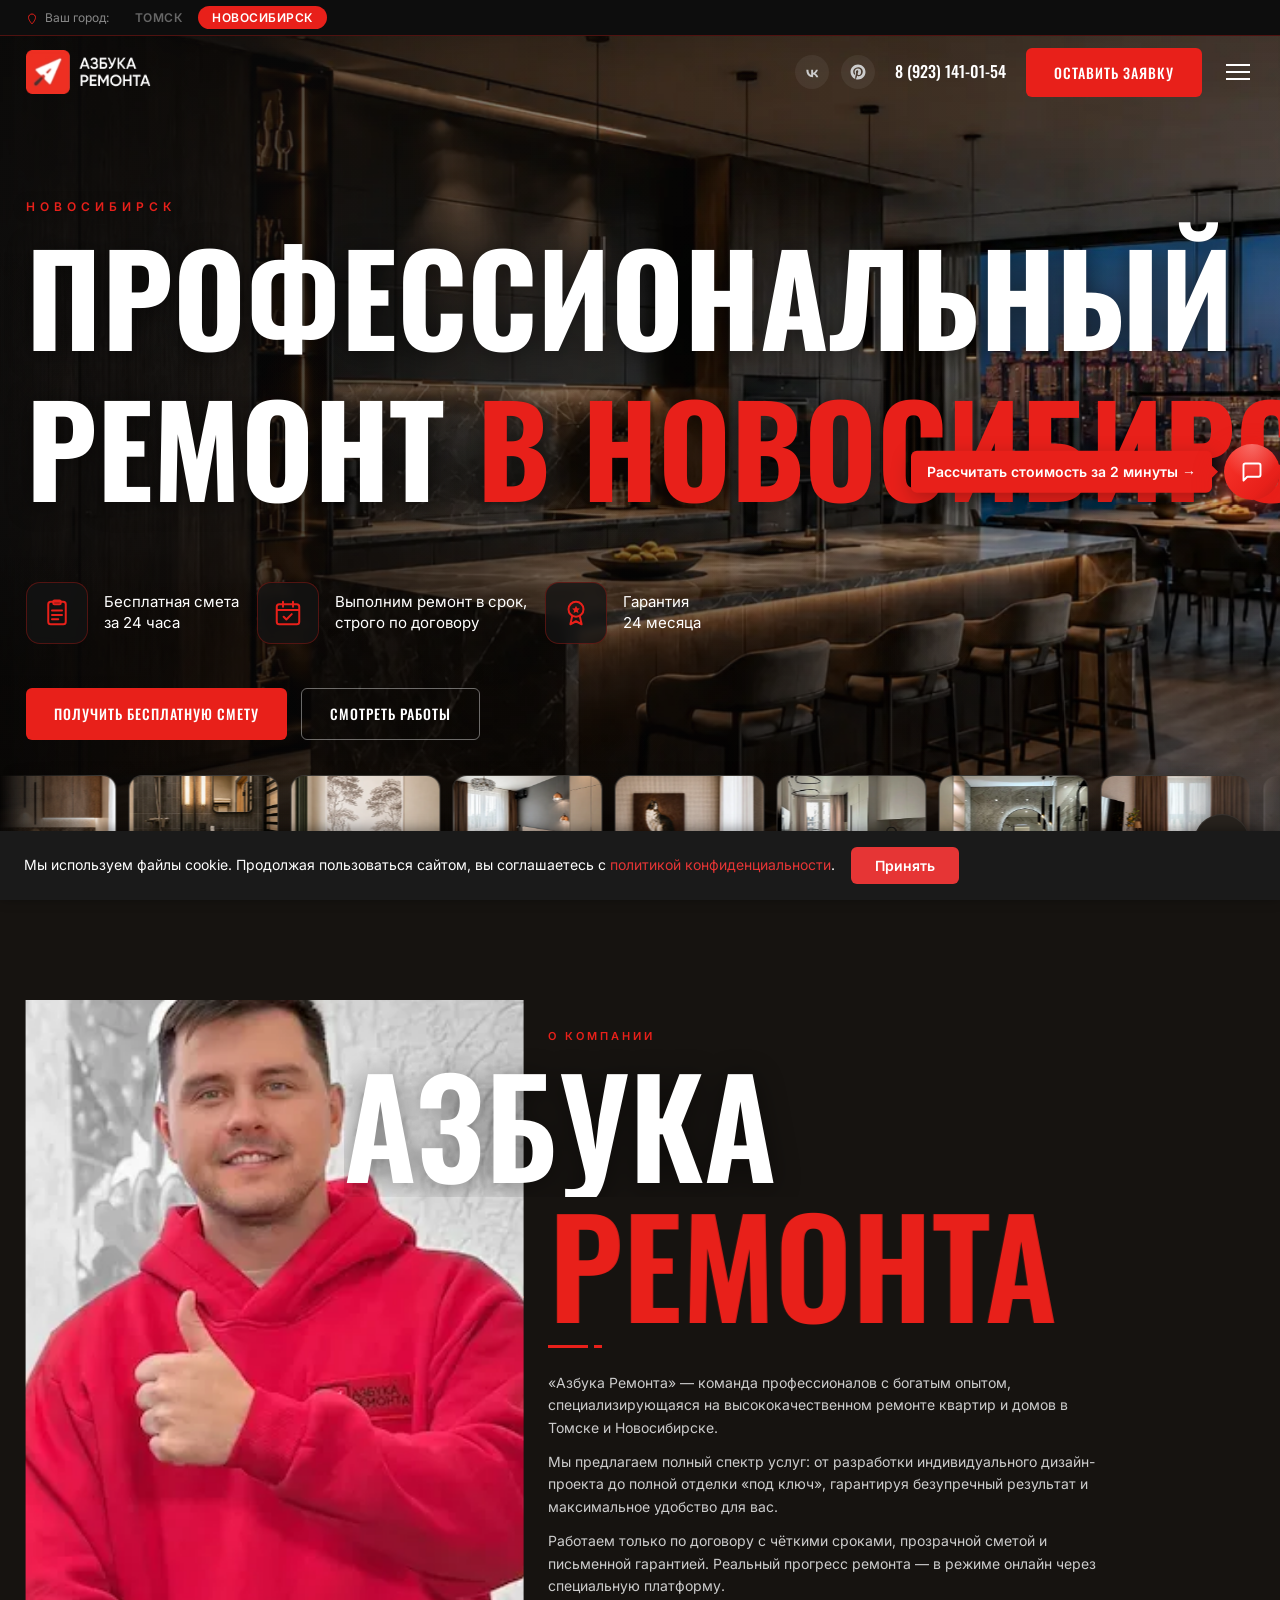
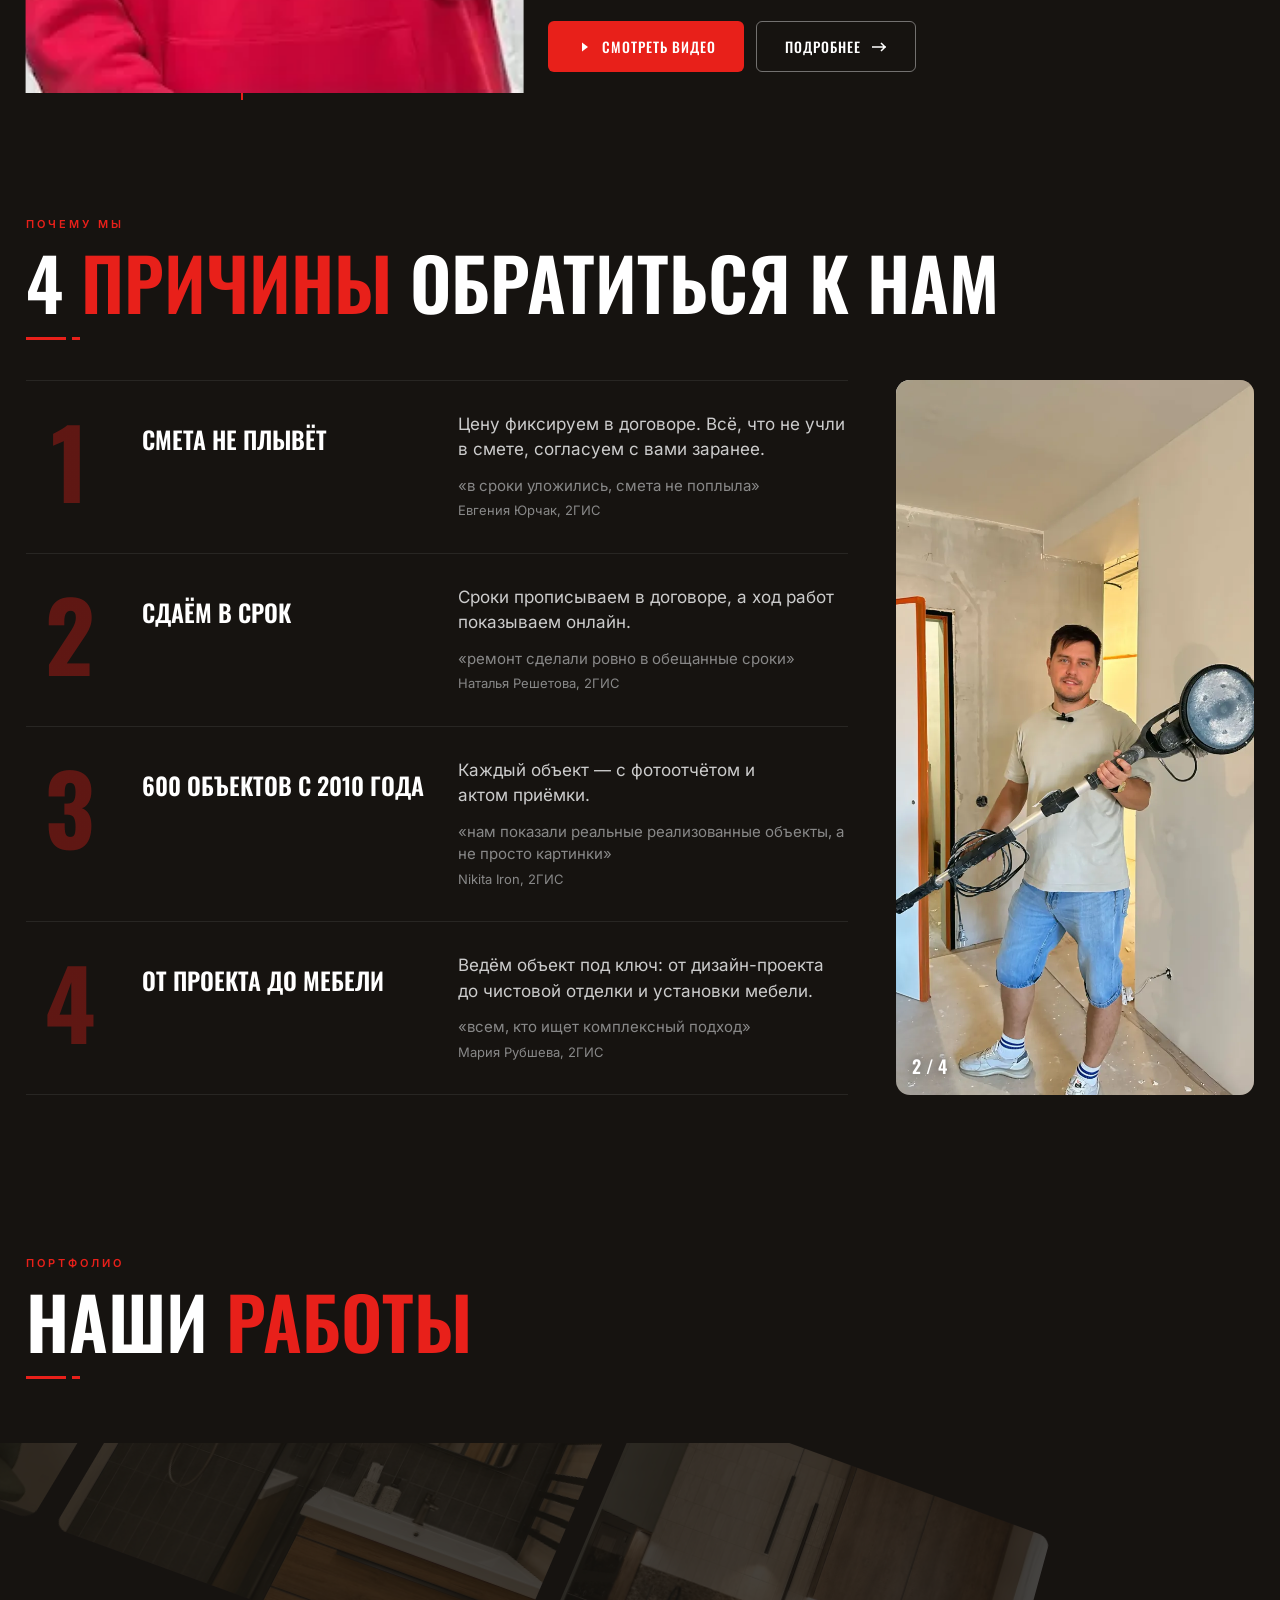
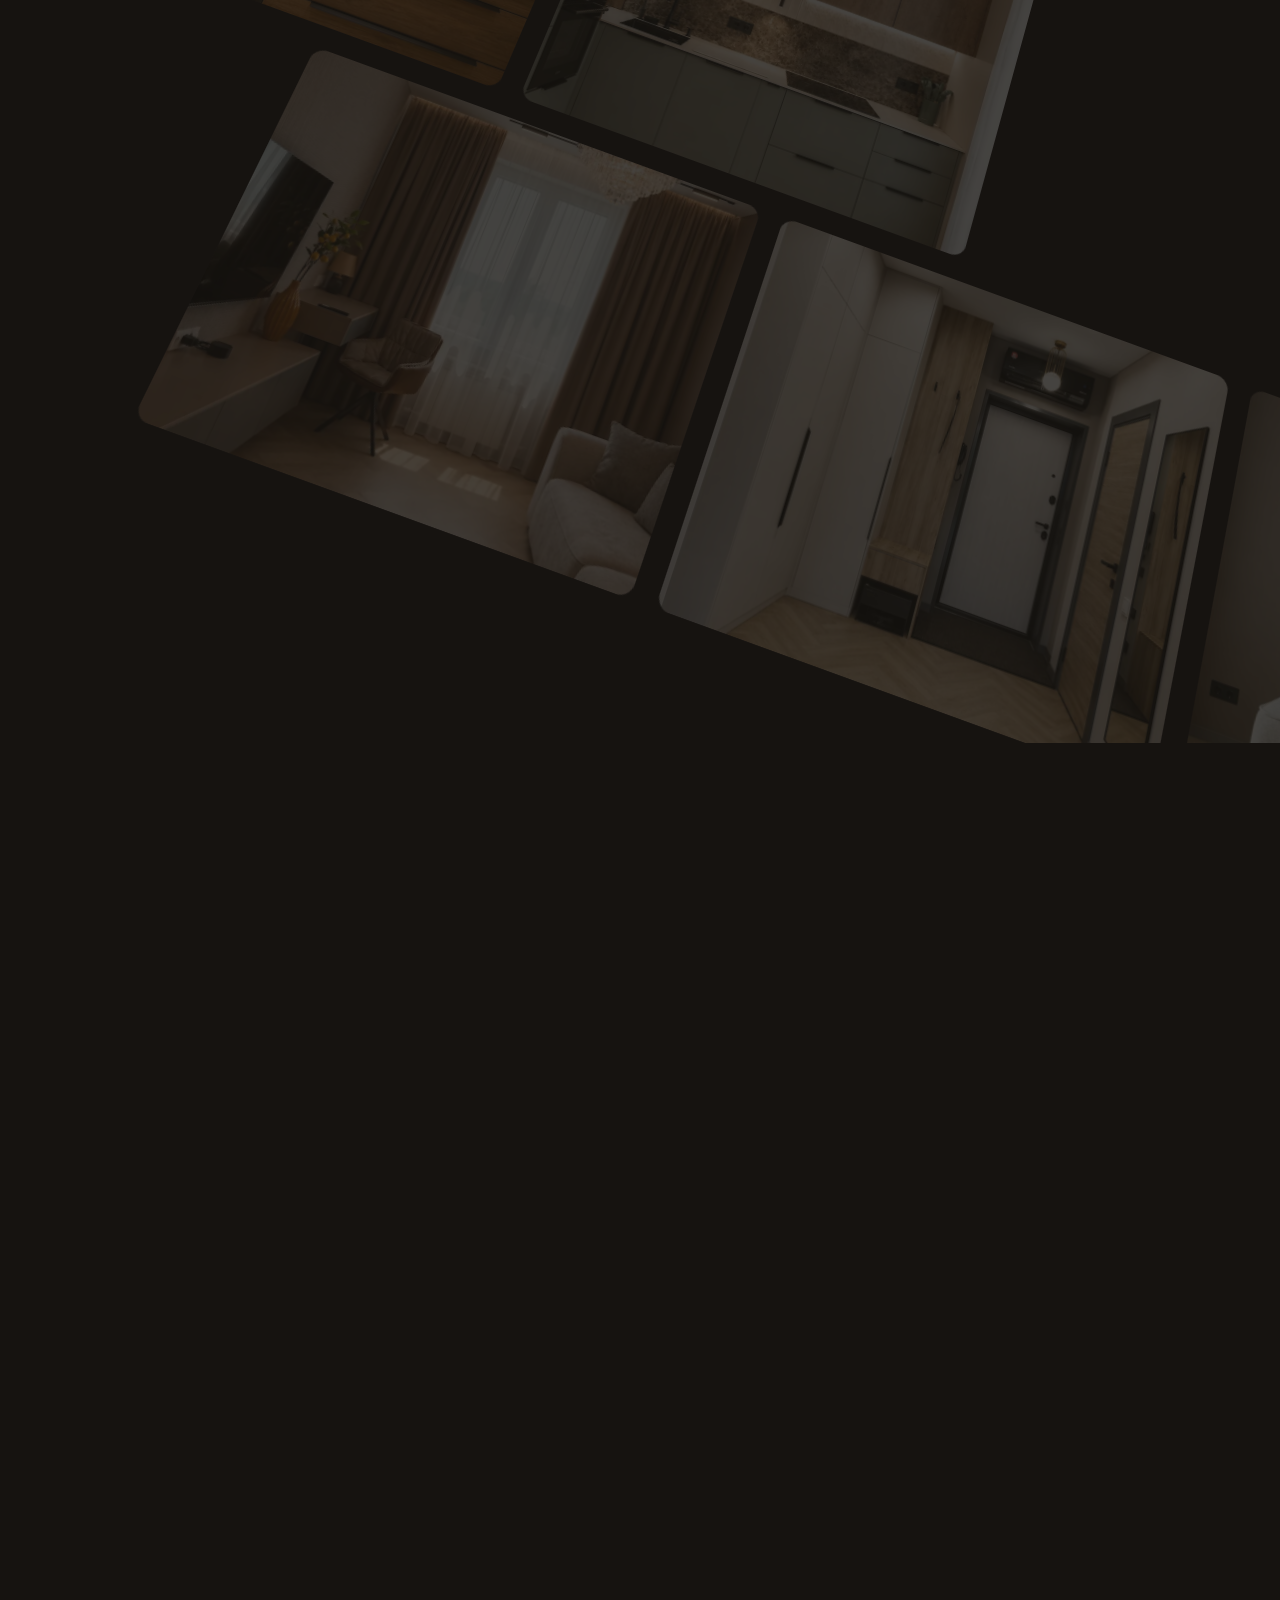
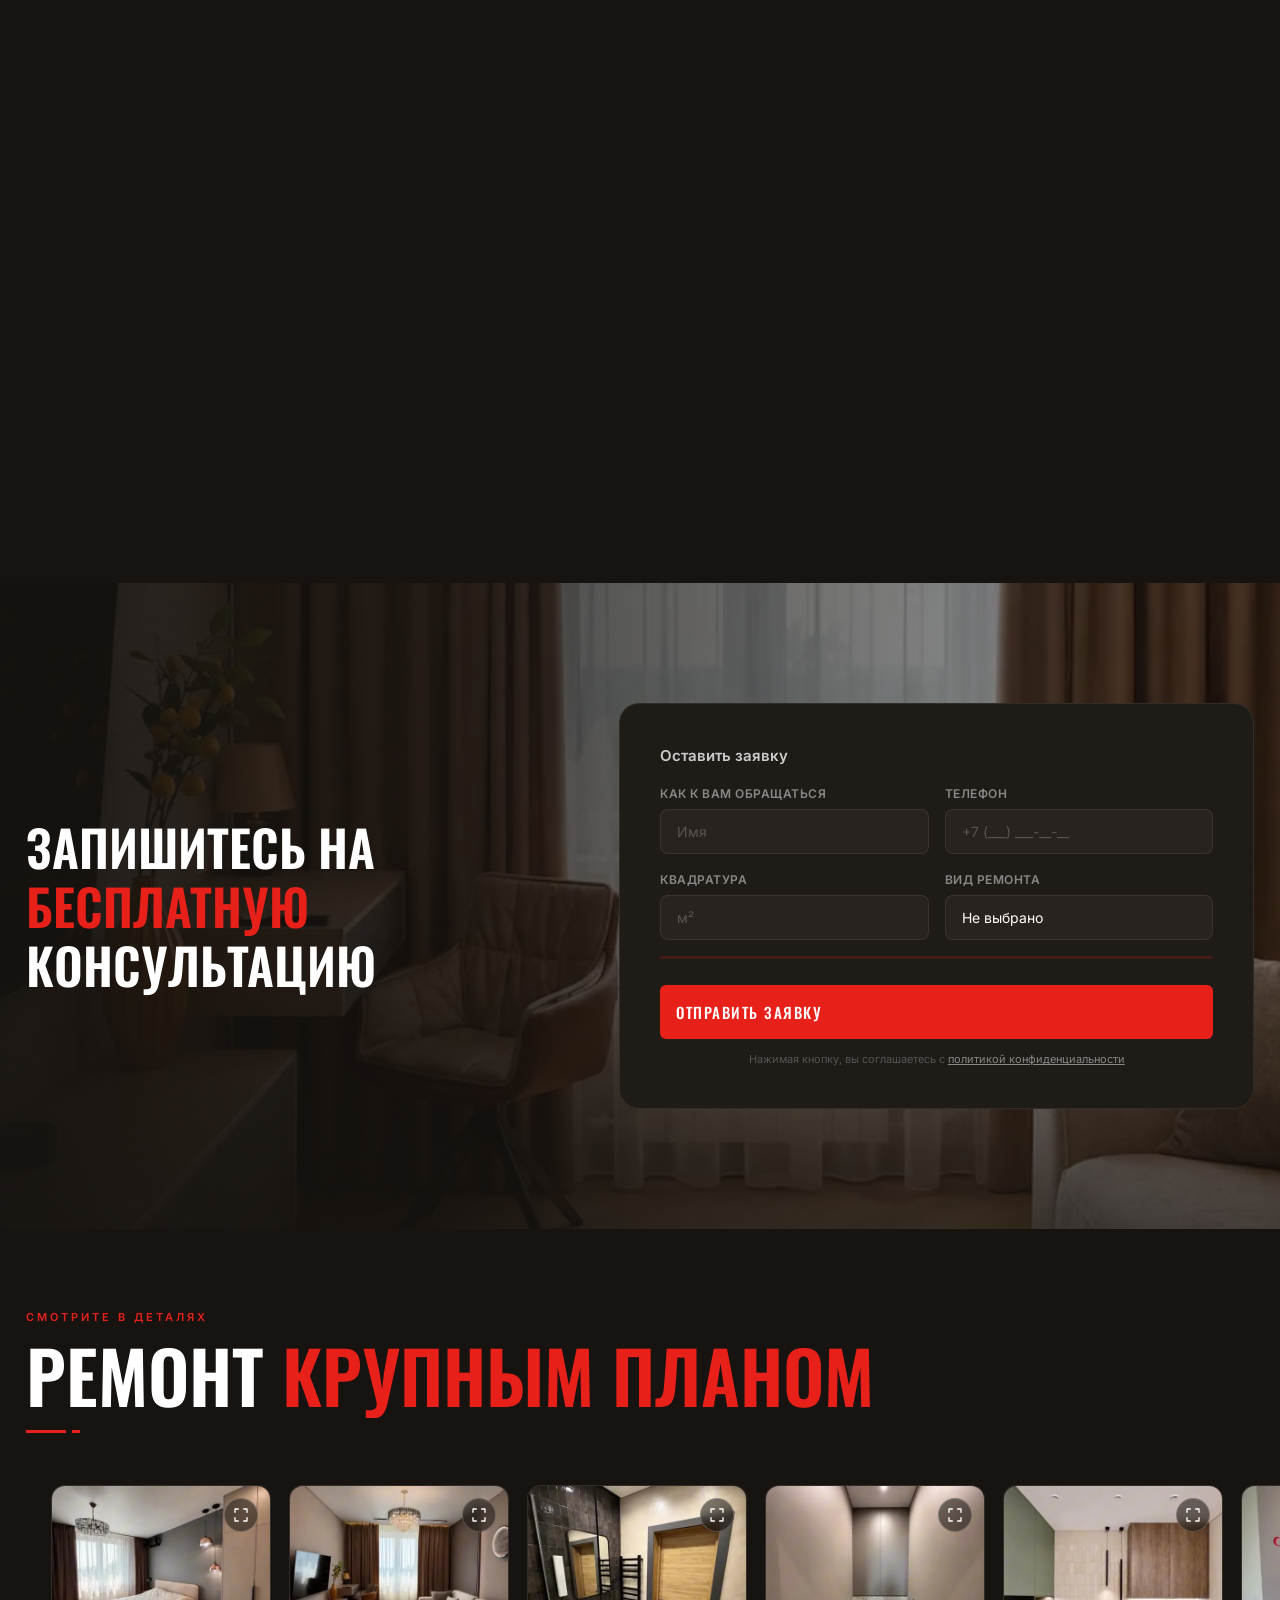
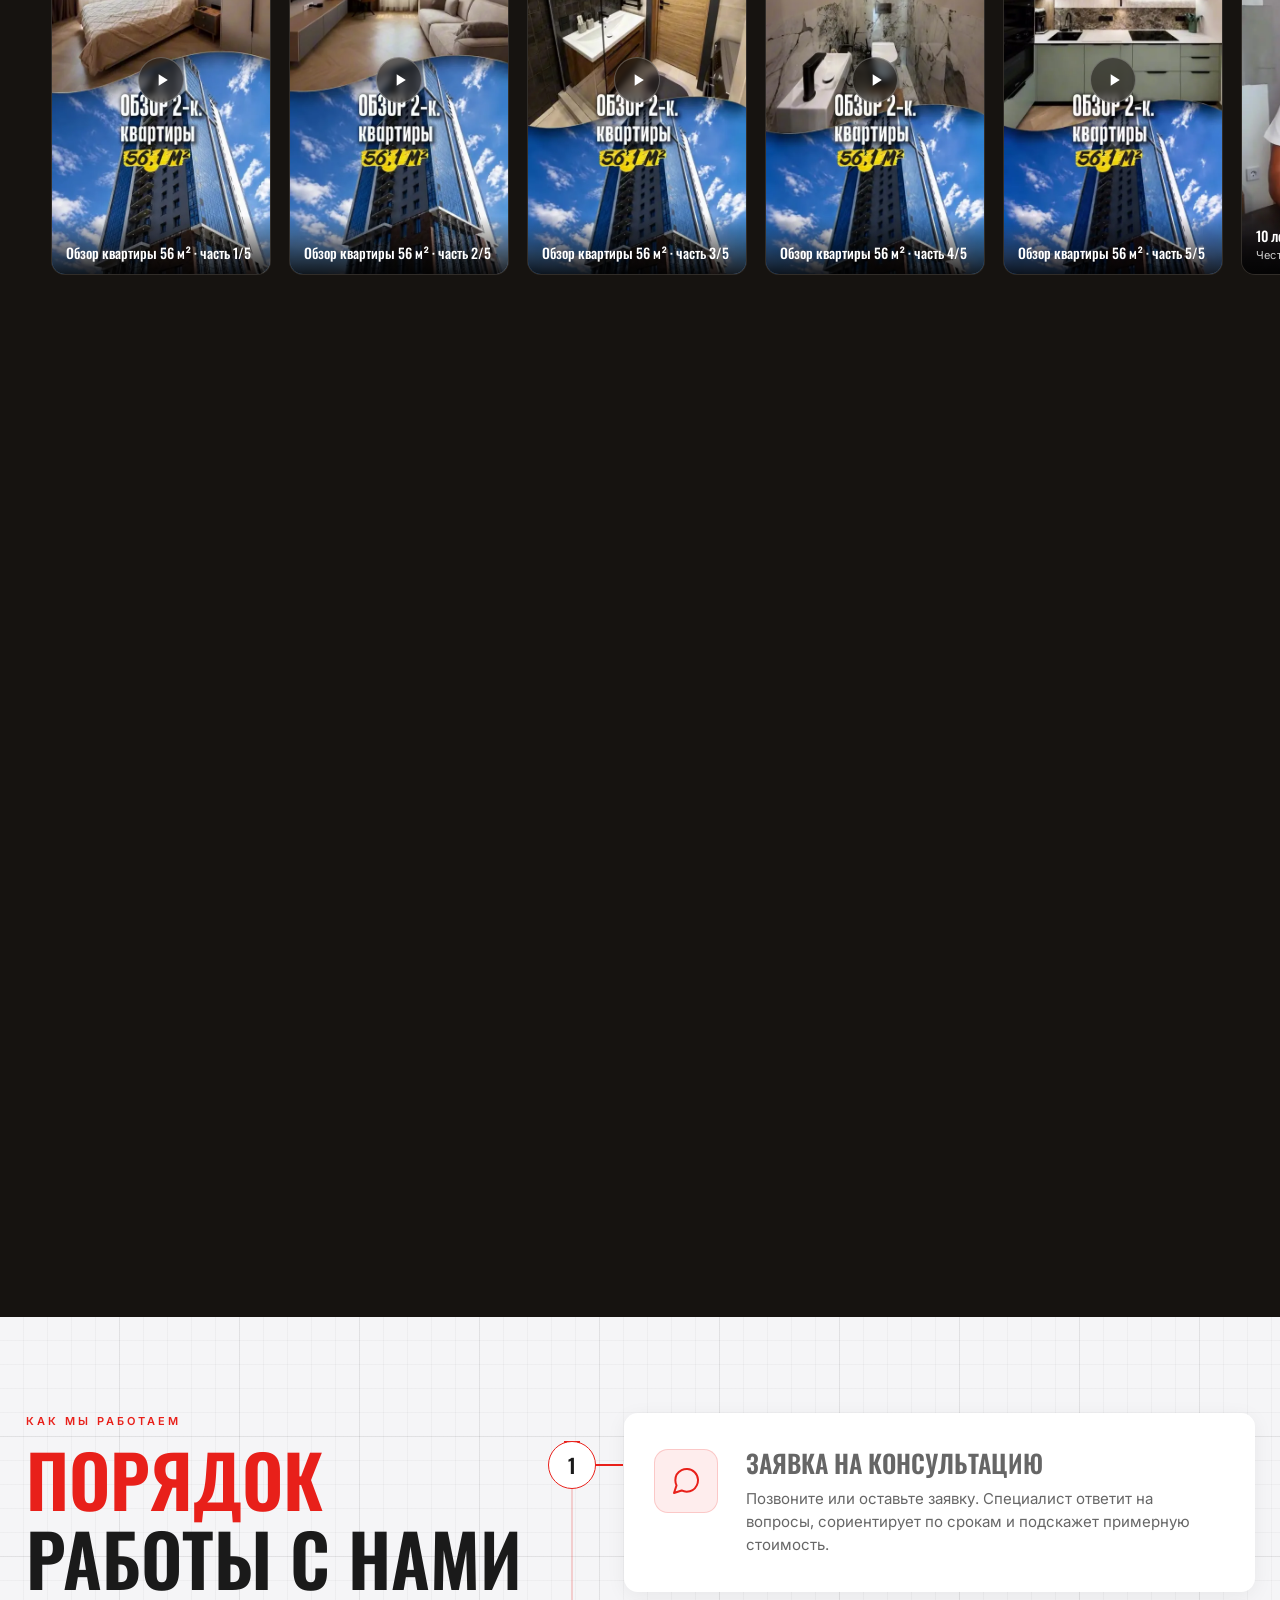
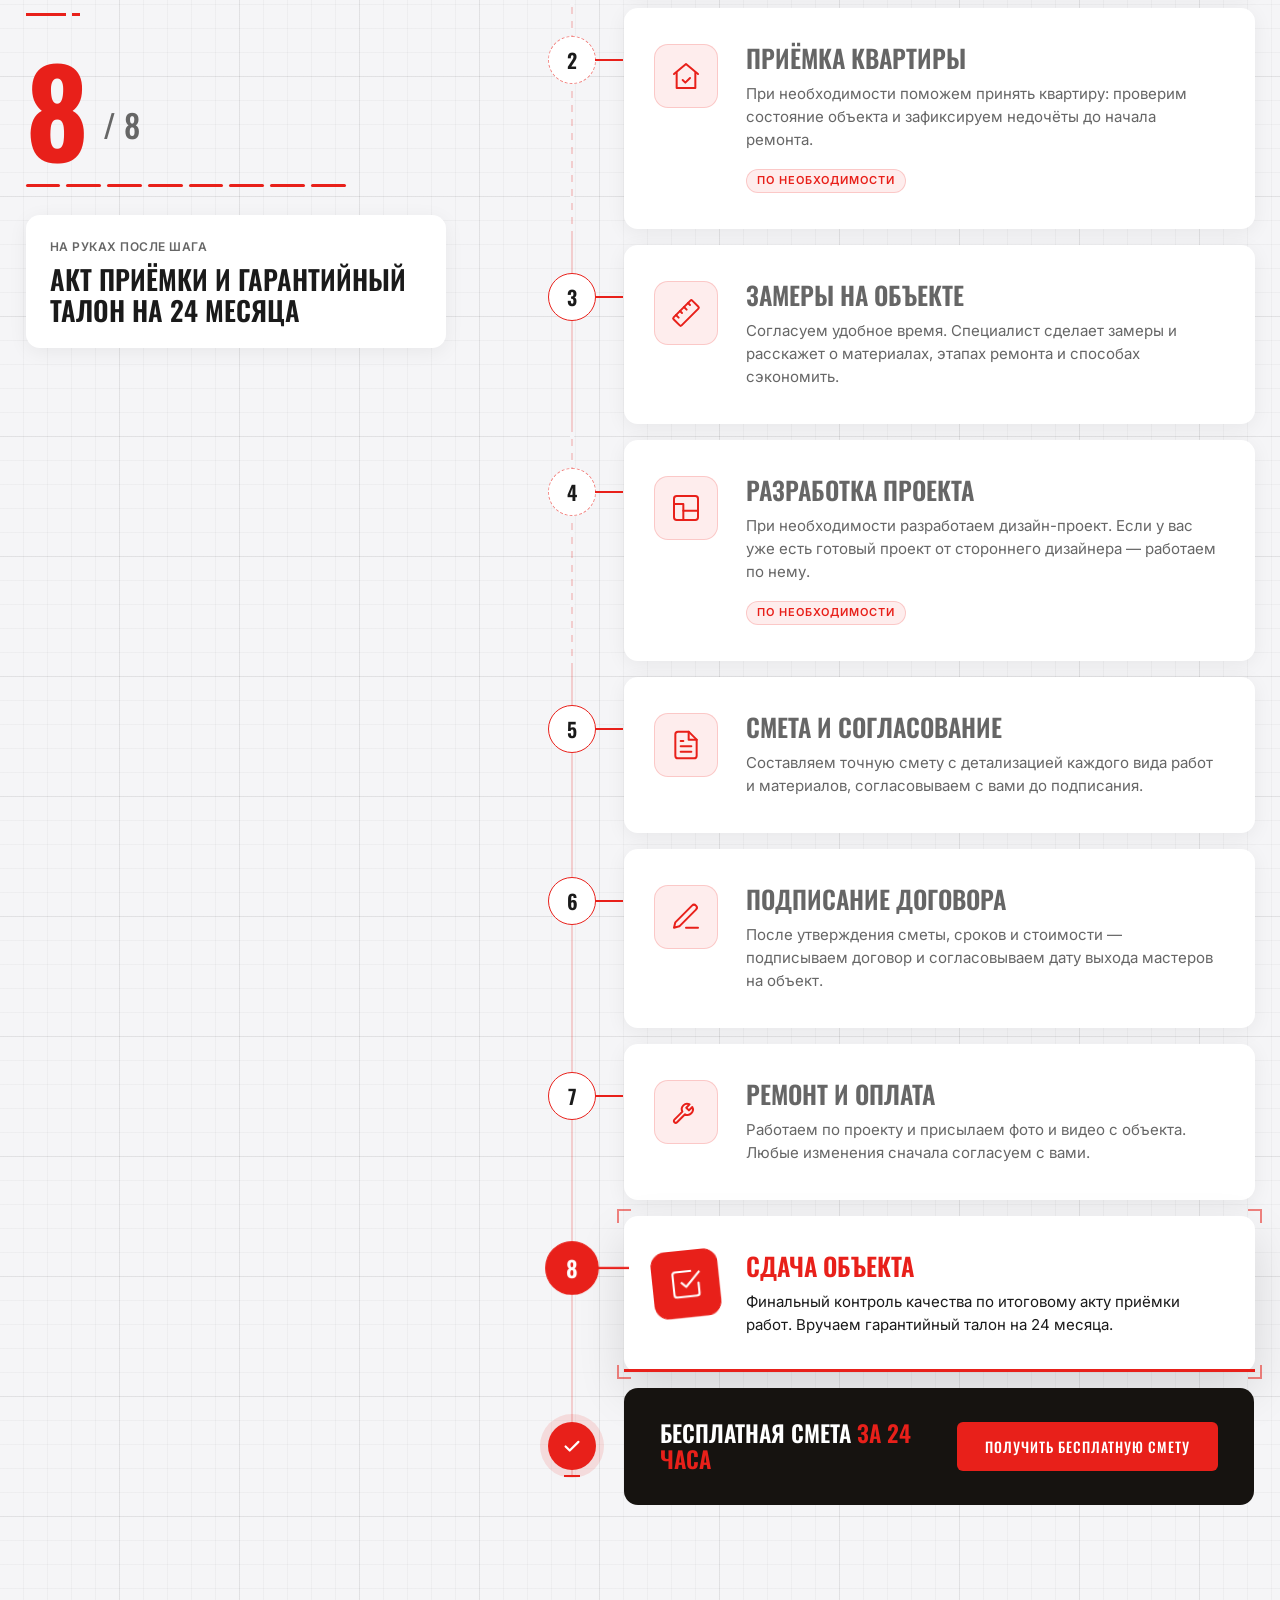
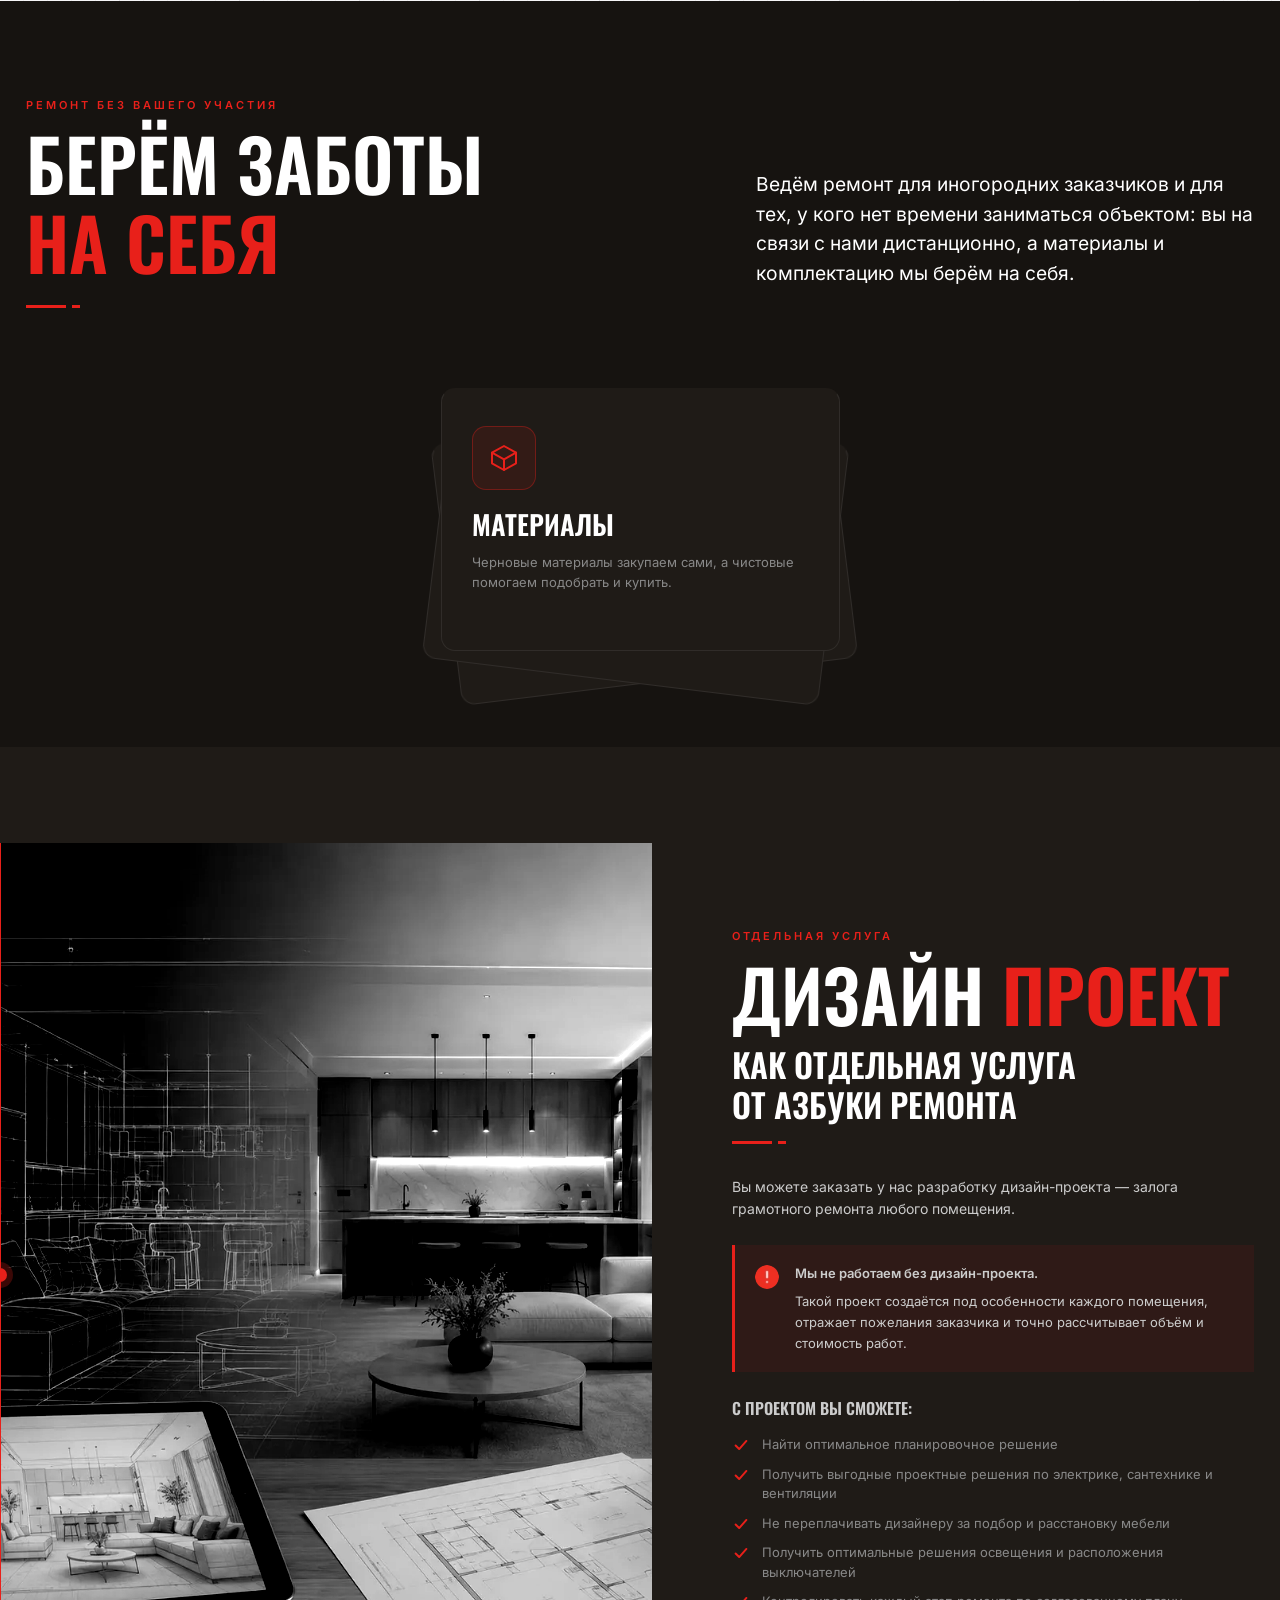
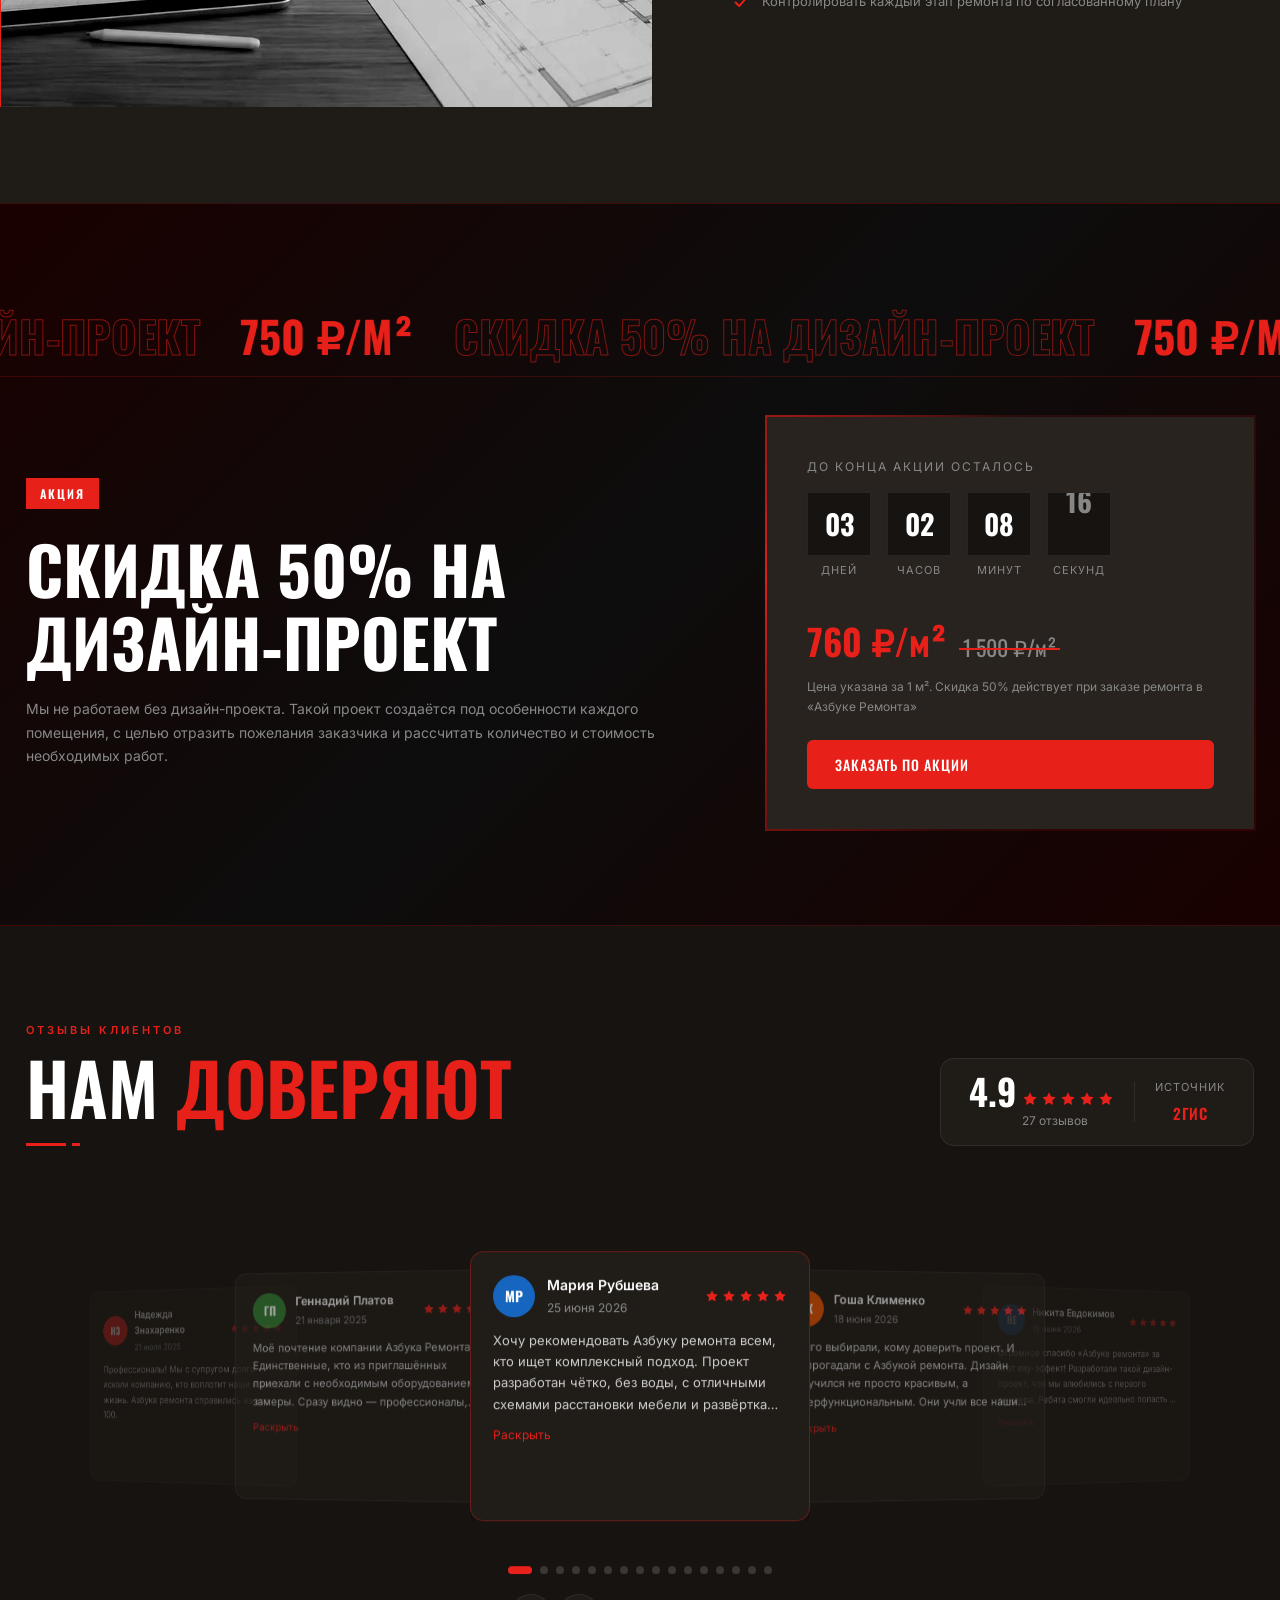
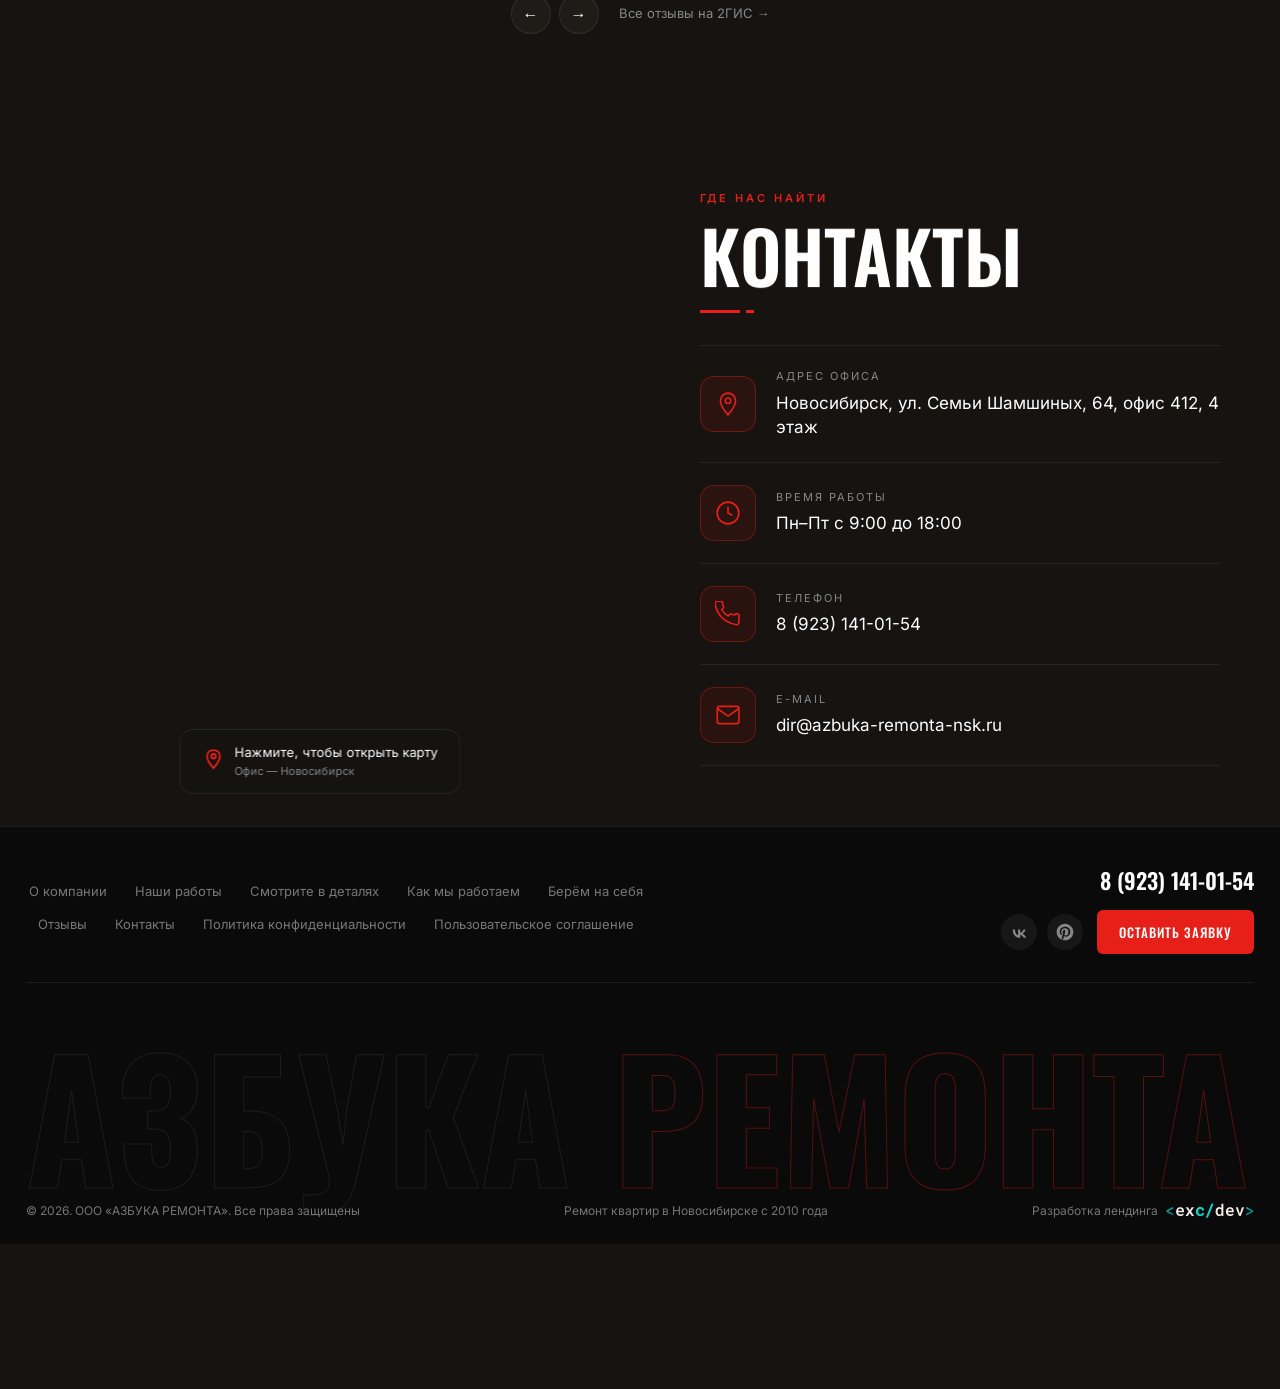
==== nsk/index.html @ c388a865 "Превью: eleventy @ e48a783, Томск и Новосибирск" ====
<!DOCTYPE html>
<html lang="ru" class="ed">
<head>
<meta charset="UTF-8" />
<script>
/* Превью для показа: заявки никуда не отправляются. */
(function () {
  var realFetch = window.fetch.bind(window);
  window.fetch = function (url, opts) {
    if (String(url && url.url || url).indexOf('api/lead.php') !== -1) {
      return new Promise(function (ok) {
        setTimeout(function () {
          ok(new Response('{"ok":true}', { status: 200, headers: { 'Content-Type': 'application/json' } }));
        }, 400);
      });
    }
    return realFetch(url, opts);
  };
})();
</script>
<meta http-equiv="X-UA-Compatible" content="IE=edge" />
<meta name="viewport" content="width=device-width, initial-scale=1.0" />
<title>Ремонт квартир в Новосибирске под ключ | Азбука Ремонта</title>
<meta name="description" content="Профессиональный ремонт квартир и домов в Новосибирске. Бесплатная смета за 24 часа. Гарантия 24 месяца. Более 600 объектов. Работаем по договору с 2010 года." />
<meta name="keywords" content="ремонт квартир Новосибирск, ремонт под ключ Новосибирск, отделка квартир Новосибирск, дизайн проект Новосибирск, капитальный ремонт Новосибирск, Азбука ремонта" />
<meta name="robots" content="noindex, nofollow">
<link rel="canonical" href="https://nsk.azbuka-remonta.ru/" />
<link rel="icon" href="data:image/svg+xml,%3Csvg xmlns='http://www.w3.org/2000/svg' viewBox='0 0 32 32'%3E%3Crect width='32' height='32' fill='%23E8201A'/%3E%3Ctext x='16' y='23' font-size='20' font-family='Arial' font-weight='bold' fill='white' text-anchor='middle'%3EА%3C/text%3E%3C/svg%3E" type="image/svg+xml" />
<link rel="apple-touch-icon" href="images/logo.webp" />
<link rel="preload" as="image" href="images/hero-bg-nsk.webp" media="(min-width: 769px)" />
<link rel="preload" as="image" href="images/hero-bg-nsk-mobile.webp" media="(max-width: 768px)" />
<meta property="og:type" content="website" />
<meta property="og:url" content="https://nsk.azbuka-remonta.ru/" />
<meta property="og:title" content="Азбука Ремонта — Профессиональный ремонт квартир в Новосибирске" />
<meta property="og:description" content="Ремонт квартир под ключ в Новосибирске. Бесплатная смета, гарантия 24 месяца, более 600 объектов." />
<meta property="og:image" content="https://nsk.azbuka-remonta.ru/images/hero-bg-nsk.webp" />
<meta name="twitter:card" content="summary_large_image" />
<meta name="twitter:title" content="Азбука Ремонта — Профессиональный ремонт квартир в Новосибирске" />
<meta name="twitter:description" content="Ремонт квартир под ключ в Новосибирске. Бесплатная смета, гарантия 24 месяца, более 600 объектов." />
<meta name="twitter:image" content="https://nsk.azbuka-remonta.ru/images/hero-bg-nsk.webp" />
<script type="application/ld+json" id="schemaOrg">
{
  "@context": "https://schema.org",
  "@type": ["LocalBusiness", "HomeAndConstructionBusiness"],
  "name": "Азбука Ремонта",
  "description": "Профессиональный ремонт квартир и домов в Новосибирске",
  "url": "https://nsk.azbuka-remonta.ru/",
  "telephone": "+79231410154",
  "email": "dir@azbuka-remonta-nsk.ru",
  "address": {
    "@type": "PostalAddress",
    "addressLocality": "Новосибирск",
    "streetAddress": "ул. Семьи Шамшиных, 64, офис 412, 4 этаж",
    "addressCountry": "RU"
  },
  "openingHours": "Mo-Fr 09:00-18:00",
  "foundingDate": "2010",
  "sameAs": ["https://vk.com/azbukaremonta"]
}
</script>
<link rel="preload" as="font" type="font/woff2" href="fonts/oswald-cyrillic.woff2" crossorigin />
<link rel="preload" as="font" type="font/woff2" href="fonts/oswald-latin.woff2" crossorigin />
<link rel="preload" as="font" type="font/woff2" href="fonts/inter-cyrillic-400.woff2" crossorigin />
<link rel="preload" as="font" type="font/woff2" href="fonts/inter-latin-400.woff2" crossorigin />
<style>
/* Шрифты — самостоятельный хостинг вместо fonts.googleapis.com. Oswald и Inter отдаются
   Google как один вариативный файл на подсет (ось wght), поэтому для Oswald (400–700)
   достаточно по одному файлу на cyrillic/latin; Inter статически зафиксирован на 400 и 600 —
   это единственные начертания, реально используемые на странице. */
@font-face {
  font-family: 'Oswald';
  font-style: normal;
  font-weight: 400;
  font-display: swap;
  src: url('fonts/oswald-cyrillic.woff2') format('woff2');
  unicode-range: U+0301, U+0400-045F, U+0490-0491, U+04B0-04B1, U+2116;
}
@font-face {
  font-family: 'Oswald';
  font-style: normal;
  font-weight: 500;
  font-display: swap;
  src: url('fonts/oswald-cyrillic.woff2') format('woff2');
  unicode-range: U+0301, U+0400-045F, U+0490-0491, U+04B0-04B1, U+2116;
}
@font-face {
  font-family: 'Oswald';
  font-style: normal;
  font-weight: 600;
  font-display: swap;
  src: url('fonts/oswald-cyrillic.woff2') format('woff2');
  unicode-range: U+0301, U+0400-045F, U+0490-0491, U+04B0-04B1, U+2116;
}
@font-face {
  font-family: 'Oswald';
  font-style: normal;
  font-weight: 700;
  font-display: swap;
  src: url('fonts/oswald-cyrillic.woff2') format('woff2');
  unicode-range: U+0301, U+0400-045F, U+0490-0491, U+04B0-04B1, U+2116;
}
@font-face {
  font-family: 'Oswald';
  font-style: normal;
  font-weight: 400;
  font-display: swap;
  src: url('fonts/oswald-latin.woff2') format('woff2');
  unicode-range: U+0000-00FF, U+0131, U+0152-0153, U+02BB-02BC, U+02C6, U+02DA, U+02DC, U+0304, U+0308, U+0329, U+2000-206F, U+20AC, U+2122, U+2191, U+2193, U+2212, U+2215, U+FEFF, U+FFFD;
}
@font-face {
  font-family: 'Oswald';
  font-style: normal;
  font-weight: 500;
  font-display: swap;
  src: url('fonts/oswald-latin.woff2') format('woff2');
  unicode-range: U+0000-00FF, U+0131, U+0152-0153, U+02BB-02BC, U+02C6, U+02DA, U+02DC, U+0304, U+0308, U+0329, U+2000-206F, U+20AC, U+2122, U+2191, U+2193, U+2212, U+2215, U+FEFF, U+FFFD;
}
@font-face {
  font-family: 'Oswald';
  font-style: normal;
  font-weight: 600;
  font-display: swap;
  src: url('fonts/oswald-latin.woff2') format('woff2');
  unicode-range: U+0000-00FF, U+0131, U+0152-0153, U+02BB-02BC, U+02C6, U+02DA, U+02DC, U+0304, U+0308, U+0329, U+2000-206F, U+20AC, U+2122, U+2191, U+2193, U+2212, U+2215, U+FEFF, U+FFFD;
}
@font-face {
  font-family: 'Oswald';
  font-style: normal;
  font-weight: 700;
  font-display: swap;
  src: url('fonts/oswald-latin.woff2') format('woff2');
  unicode-range: U+0000-00FF, U+0131, U+0152-0153, U+02BB-02BC, U+02C6, U+02DA, U+02DC, U+0304, U+0308, U+0329, U+2000-206F, U+20AC, U+2122, U+2191, U+2193, U+2212, U+2215, U+FEFF, U+FFFD;
}
@font-face {
  font-family: 'Inter';
  font-style: normal;
  font-weight: 400;
  font-display: swap;
  src: url('fonts/inter-cyrillic-400.woff2') format('woff2');
  unicode-range: U+0301, U+0400-045F, U+0490-0491, U+04B0-04B1, U+2116;
}
@font-face {
  font-family: 'Inter';
  font-style: normal;
  font-weight: 600;
  font-display: swap;
  src: url('fonts/inter-cyrillic-600.woff2') format('woff2');
  unicode-range: U+0301, U+0400-045F, U+0490-0491, U+04B0-04B1, U+2116;
}
@font-face {
  font-family: 'Inter';
  font-style: normal;
  font-weight: 400;
  font-display: swap;
  src: url('fonts/inter-latin-400.woff2') format('woff2');
  unicode-range: U+0000-00FF, U+0131, U+0152-0153, U+02BB-02BC, U+02C6, U+02DA, U+02DC, U+0304, U+0308, U+0329, U+2000-206F, U+20AC, U+2122, U+2191, U+2193, U+2212, U+2215, U+FEFF, U+FFFD;
}
@font-face {
  font-family: 'Inter';
  font-style: normal;
  font-weight: 600;
  font-display: swap;
  src: url('fonts/inter-latin-600.woff2') format('woff2');
  unicode-range: U+0000-00FF, U+0131, U+0152-0153, U+02BB-02BC, U+02C6, U+02DA, U+02DC, U+0304, U+0308, U+0329, U+2000-206F, U+20AC, U+2122, U+2191, U+2193, U+2212, U+2215, U+FEFF, U+FFFD;
}
/* Запасные начертания с метриками, подогнанными под Oswald/Inter (посчитано fontTools
   относительно локального Arial: size-adjust выравнивает средний размер глифа,
   ascent/descent/line-gap-override — вертикальные метрики), чтобы подстановка показывала
   текст тем же блоком, что и веб-шрифт после загрузки — без сдвига вёрстки. */
@font-face {
  font-family: 'Oswald Fallback';
  src: local('Arial');
  size-adjust: 97.19%;
  ascent-override: 122.75%;
  descent-override: 29.74%;
  line-gap-override: 0%;
}
@font-face {
  font-family: 'Inter Fallback';
  src: local('Arial'), local('ArialMT');
  size-adjust: 106.4%;
  ascent-override: 91.05%;
  descent-override: 22.67%;
  line-gap-override: 0%;
}
/* На Android локального Arial нет — второй запасной уровень подогнан под Roboto
   (системный шрифт Android), посчитано fontTools так же, как и для Arial выше. */
@font-face {
  font-family: 'Oswald Fallback Roboto';
  src: local('Roboto'), local('Roboto Regular'), local('Roboto-Regular');
  size-adjust: 81.88%;
  ascent-override: 145.70%;
  descent-override: 35.29%;
  line-gap-override: 0%;
}
@font-face {
  font-family: 'Inter Fallback Roboto';
  src: local('Roboto'), local('Roboto Regular'), local('Roboto-Regular');
  size-adjust: 104.66%;
  ascent-override: 92.56%;
  descent-override: 23.05%;
  line-gap-override: 0%;
}

*, *::before, *::after { box-sizing: border-box; margin: 0; padding: 0; }
:root {
  --red:        #E8201A;   
  --red-dark:   #C41A15;
  --bg:         #161310;   
  --bg2:        #1F1B17;   
  --bg3:        #28231E;   
  --white:      #FFFFFF;
  --gray:       #888888;   
  --gray-light: #CCCCCC;   
  --border:     rgba(255,255,255,0.08);
  --font-display: 'Oswald', 'Oswald Fallback', 'Oswald Fallback Roboto', sans-serif;
  --font-body:    'Inter', 'Inter Fallback', 'Inter Fallback Roboto', sans-serif;
  --max: 100%;
  --px: clamp(16px, 2vw, 28px);
  --section-pad: 96px;    
  --section-pad-mobile: 56px;
  --radius-sm:   6px;     
  --radius-input: 8px;    
  --radius-md:   14px;    
  --radius-lg:   20px;    
  --radius-pill: 999px;   
}
html {
  scroll-behavior: smooth;
  overflow-x: hidden; 
}
html.scroll-locked { overflow-y: hidden; }
body {
  background: var(--bg);
  color: var(--white);
  font-family: var(--font-body);
  font-size: 15px;
  line-height: 1.6;
}
img { max-width: 100%; display: block; }
a   { color: inherit; text-decoration: none; }
ul  { list-style: none; }
button { cursor: pointer; border: none; background: none; font-family: inherit; }
.wrapper { max-width: var(--max); margin: 0 auto; padding: 0 var(--px); }
#about, #works, #contacts {
  scroll-margin-top: 116px; 
}
@media (min-width: 2560px) {
  #about, #works, #contacts { scroll-margin-top: 132px; }
}
@media (min-width: 1920px) and (max-width: 2559px) {
  #about, #works, #contacts { scroll-margin-top: 124px; }
}
@media (max-width: 768px) {
  #about, #works, #contacts { scroll-margin-top: 108px; }
}
@media (max-width: 480px) {
  #about, #works, #contacts { scroll-margin-top: 104px; }
}
@media (max-width: 360px) {
  #about, #works, #contacts { scroll-margin-top: 100px; }
}
:focus-visible { outline: 2px solid var(--red); outline-offset: 3px; }
.btn:focus-visible, a:focus-visible { outline: 2px solid var(--red); outline-offset: 3px; }
.btn {
  position: relative;
  display: inline-flex;
  align-items: center;
  gap: 10px;
  padding: 14px 28px;
  border-radius: var(--radius-sm);
  font-family: var(--font-display);
  font-size: 14px;
  font-weight: 500;
  letter-spacing: 1px;
  text-transform: uppercase;
  cursor: pointer;
  overflow: hidden;
  isolation: isolate;
  transition: transform .3s cubic-bezier(.2,.7,.2,1), box-shadow .3s ease, color .3s ease, border-color .3s ease;
}
.btn::before {
  content: '';
  position: absolute; top: 0; left: -120%;
  width: 80%; height: 100%;
  background: linear-gradient(120deg, transparent, rgba(255,255,255,0.35), transparent);
  transform: skewX(-20deg);
  transition: left .55s ease;
  z-index: 2; pointer-events: none;
}
.btn:hover::before { left: 130%; }
.btn:hover  { transform: translateY(-3px); }
.btn:active { transform: translateY(-1px) scale(.98); }
.btn-red { background: var(--red); color: #fff; }
.btn-red:hover {
  background: var(--red-dark);
  box-shadow: 0 10px 28px rgba(232,32,26,0.45);
}
.btn-outline {
  background: transparent; color: #fff;
  border: 1px solid rgba(255,255,255,0.4);
}
.btn-outline::after {
  content: '';
  position: absolute; inset: 0;
  background: #fff;
  transform: translateY(101%);
  transition: transform .4s cubic-bezier(.2,.7,.2,1);
  z-index: -1;
}
.btn-outline:hover {
  border-color: #fff; color: #111;
  box-shadow: 0 10px 28px rgba(255,255,255,0.18);
}
.btn-outline:hover::after { transform: translateY(0); }
.btn-dark {
  background: var(--bg3); color: #fff;
}
.btn-dark::after {
  content: '';
  position: absolute; inset: 0;
  background: var(--red);
  transform: translateY(101%);
  transition: transform .4s cubic-bezier(.2,.7,.2,1);
  z-index: -1;
}
.btn-dark:hover {
  box-shadow: 0 10px 28px rgba(232,32,26,0.35);
}
.btn-dark:hover::after { transform: translateY(0); }
.section-tag {
  display: inline-block;
  font-family: var(--font-body);
  font-size: 11px;
  font-weight: 600;
  letter-spacing: 3px;
  text-transform: uppercase;
  color: var(--red);
  margin-bottom: 8px;
}
.section-title {
  font-family: var(--font-display);
  font-size: clamp(28px, 4vw, 48px);
  font-weight: 600;
  line-height: 1.1;
  text-transform: uppercase;
}
.section-title span { color: var(--red); }
.divider { display: flex; gap: 6px; margin: 16px 0 32px; }
.divider span:first-child { width: 40px; height: 3px; background: var(--red); }
.divider span:last-child  { width: 8px;  height: 3px; background: var(--red); }
.header {
  position: fixed; top: 0; left: 0; right: 0; z-index: 1000;
  background: transparent;
  border-bottom: 1px solid transparent;
  -webkit-backdrop-filter: none;
  backdrop-filter: none;
  transition:
    transform 0.3s ease,
    background 0.4s cubic-bezier(0.22, 0.61, 0.36, 1),
    border-color 0.4s cubic-bezier(0.22, 0.61, 0.36, 1),
    box-shadow 0.4s cubic-bezier(0.22, 0.61, 0.36, 1),
    backdrop-filter 0.4s;
}
.header.scrolled {
  background: rgba(16, 13, 10, 0.92);
  -webkit-backdrop-filter: saturate(140%) blur(14px);
  backdrop-filter: saturate(140%) blur(14px);
  border-bottom: 1px solid var(--border);
  box-shadow: 0 1px 0 rgba(0,0,0,0.15), 0 10px 30px rgba(0,0,0,0.35);
}
.header-inner {
  display: flex;
  flex-wrap: nowrap;
  align-items: center;
  justify-content: space-between;
  height: 72px;
  gap: 24px;
}
.header-logo img { height: 44px; width: auto; }
.header-nav { display: flex; gap: 28px; }
.header-nav a {
  font-size: 13px; font-weight: 500; letter-spacing: .5px;
  color: var(--gray-light); text-transform: uppercase;
  transition: color .2s;
}
.header-nav a:hover { color: var(--red); }
.header-right  { display: flex; align-items: center; gap: 20px; }
.header-right .btn { white-space: nowrap; }
.header-phone a { font-family: var(--font-display); font-size: 18px; font-weight: 500; color: #fff; white-space: nowrap; }
.header-socials { display: flex; gap: 12px; align-items: center; }
.header-socials a {
  display: flex; align-items: center; justify-content: center;
  width: 34px; height: 34px; border-radius: 50%;
  background: rgba(255,255,255,0.06);
  color: var(--gray-light);
  transition: background .2s, color .2s, transform .2s;
}
.header-socials svg { width: 18px; height: 18px; }
.header-socials a:hover { background: var(--red); color: #fff; transform: translateY(-2px); }
.burger { display: none; flex-direction: column; gap: 5px; cursor: pointer; padding: 4px; }
.burger span { display: block; width: 24px; height: 2px; background: #fff; transition: .3s; }
.burger.open span:nth-child(1) { transform: translateY(7px) rotate(45deg); }
.burger.open span:nth-child(2) { opacity: 0; }
.burger.open span:nth-child(3) { transform: translateY(-7px) rotate(-45deg); }
.mobile-menu {
  display: none;
  position: fixed; top: 72px; left: 0; right: 0; bottom: 0;
  background: var(--bg); z-index: 999;
  padding: 32px var(--px);
  flex-direction: column; gap: 24px;
  transition: transform 0.3s ease;
}
.mobile-menu.open { display: flex; }
.mobile-menu a { font-family: var(--font-display); font-size: 24px; text-transform: uppercase; }
.mobile-menu .header-phone a { font-size: 22px; }
.hero {
  position: relative;
  min-height: 100svh;
  display: flex;
  align-items: center;
  padding-bottom: 80px;
  padding-top: 72px;
  overflow: hidden;
}
.hero-bg {
  position: absolute; inset: 0; z-index: 1;
  background:
    linear-gradient(to top, rgba(0,0,0,0.55) 0%, rgba(0,0,0,0.12) 45%, transparent 100%),
    linear-gradient(90deg, rgba(10,10,10,0.88) 0%, rgba(10,10,10,0.45) 45%, rgba(10,10,10,0.06) 100%);
}
.hero-bg-img {
  position: absolute; inset: 0; z-index: 0;
  background: url('images/hero-bg-nsk.webp') center / cover no-repeat;
}
@media (max-width: 768px) {
  .hero-bg-img { background-image: url('images/hero-bg-nsk-mobile.webp'); }
  /* На узком экране текста больше и он идёт поверх центра кадра: вертикальный
     градиент чуть сильнее, горизонтальный почти отключён — он тут работает
     просто как общее затемнение. */
  .hero-bg {
    background:
      linear-gradient(to top, rgba(0,0,0,0.7) 0%, rgba(0,0,0,0.35) 55%, rgba(0,0,0,0.15) 100%),
      linear-gradient(90deg, rgba(10,10,10,0.6) 0%, rgba(10,10,10,0.35) 100%);
  }
}
.hero-content { position: relative; z-index: 2; width: 100%; }
.hero-eyebrow {
  font-size: 12px; letter-spacing: 5px; text-transform: uppercase;
  color: var(--red); margin-bottom: 18px; font-weight: 600;
  /* Оверлей ослаблен ради читаемости интерьера, а красный на светлом кадре
     держит контраст хуже белого — подстраховываем тенью, а не затемнением. */
  text-shadow: 0 1px 12px rgba(0,0,0,0.6);
}
.hero-title {
  font-family: var(--font-display);
  font-size: clamp(42px, 7vw, 90px);
  font-weight: 700; line-height: 0.98;
  text-transform: uppercase; margin-bottom: 44px;
  text-shadow: 0 2px 24px rgba(0,0,0,0.5);
  color: #ffffff;
}
.hero-title em { color: #ffffff; font-style: normal; display: block; }
.hero-badges { display: flex; flex-wrap: wrap; gap: 18px; margin-bottom: 44px; }
.hero-badge {
  display: flex; align-items: center; gap: 16px;
  cursor: default;
  transition: transform .35s cubic-bezier(.2,.7,.2,1);
}
.hero-badge:hover { transform: translateY(-4px); }
.hero-badge-icon {
  position: relative;
  width: 62px; height: 62px; flex-shrink: 0;
  background: rgba(20,20,20,0.78);
  border: 1px solid rgba(232,32,26,0.3);
  border-radius: var(--radius-md);
  display: flex; align-items: center; justify-content: center;
  backdrop-filter: blur(4px);
  -webkit-backdrop-filter: blur(4px);
  overflow: hidden;
  transition: border-color .35s ease, box-shadow .35s ease;
}
.hero-badge-icon::before {
  content: '';
  position: absolute; inset: 0;
  background: var(--red);
  transform: translateY(100%);
  transition: transform .4s cubic-bezier(.2,.7,.2,1);
  z-index: 0;
}
.hero-badge:hover .hero-badge-icon {
  border-color: var(--red);
  box-shadow: 0 8px 24px rgba(232,32,26,0.35);
}
.hero-badge:hover .hero-badge-icon::before { transform: translateY(0); }
.hero-badge-icon svg { position: relative; z-index: 1; width: 30px; height: 30px; display: block; transition: transform .35s ease; }
.hero-badge-icon img { position: relative; z-index: 1; width: 30px; height: 30px; object-fit: contain; display: block; }
.hero-badge:hover .hero-badge-icon svg { transform: scale(1.08); }
.hero-badge:hover .hero-badge-icon svg [stroke="#E8201A"] { stroke: #fff; }
.hero-badge:hover .hero-badge-icon svg [fill="#E8201A"]   { fill: #fff; }
.hero-badge-text {
  font-size: 15px; line-height: 1.35; color: #fff; font-weight: 400;
  white-space: nowrap;
  transition: color .35s ease;
}
.hero-badge:hover .hero-badge-text { color: var(--red); }
.hero-ctas { display: flex; gap: 14px; flex-wrap: wrap; }
.about { padding: var(--section-pad) 0; overflow: hidden; }
.about-top {
  display: grid;
  grid-template-columns: 1fr 1fr;
  gap: 80px; align-items: center; margin-bottom: 80px;
}
.about-img { position: relative; isolation: isolate; }
.about-img img { width: 100%; height: auto; display: block; object-fit: cover; object-position: top center; max-height: 520px; }
.about-img::after {
  content: ''; position: absolute;
  bottom: -16px; right: -16px;
  width: 60%; height: 60%;
  border: 2px solid var(--red); z-index: -1;
}
.about-text { color: var(--gray-light); font-size: 14px; margin-bottom: 24px; }
.about-text p + p { margin-top: 12px; }
.about-btns { display: flex; gap: 12px; flex-wrap: wrap; }
.about-photo {
  clip-path: inset(0 100% 0 0);
  transition: clip-path 0.8s cubic-bezier(0.77, 0, 0.175, 1);
}
.about-content #about-title {
  opacity: 0;
  transform: translateY(40px);
  transition: opacity 0.7s ease-out 200ms, transform 0.7s ease-out 200ms;
}
.about-content .about-text {
  opacity: 0;
  transform: translateY(25px);
  transition: opacity 0.6s ease-out 350ms, transform 0.6s ease-out 350ms;
}
.about-content .about-btns {
  opacity: 0;
  transform: translateY(15px);
  transition: opacity 0.5s ease-out 500ms, transform 0.5s ease-out 500ms;
}
.about-top.is-visible .about-photo                { clip-path: inset(0 0% 0 0); }
.about-top.is-visible .about-content #about-title { opacity: 1; transform: translateY(0); }
.about-top.is-visible .about-content .about-text  { opacity: 1; transform: translateY(0); }
.about-top.is-visible .about-content .about-btns  { opacity: 1; transform: translateY(0); }
@media (prefers-reduced-motion: reduce) {
  .about-photo,
  .about-content #about-title,
  .about-content .about-text,
  .about-content .about-btns {
    clip-path: none !important;
    opacity: 1 !important;
    transform: none !important;
    transition: none !important;
  }
}
.reasons-title   { text-align: center; margin-bottom: 8px; }
.reasons-divider { justify-content: center; }
.reasons-grid {
  display: grid;
  grid-template-columns: repeat(4, 1fr);
  gap: 2px; margin-top: 40px;
  perspective: 1600px; 
}
.reason-card {
  position: relative;
  min-height: 290px;
  background: transparent;
  perspective: 1200px;
}
.reason-inner {
  position: relative;
  width: 100%; height: 100%;
  min-height: 290px;
  transition: transform .7s cubic-bezier(.4,.2,.2,1);
  transform-style: preserve-3d;
}
.reason-card:hover .reason-inner { transform: translateY(-6px) rotateY(180deg); }
.reason-card.flipped .reason-inner { transform: translateY(-6px) rotateY(180deg); }
.reason-face {
  position: absolute; inset: 0;
  display: flex; flex-direction: column;
  padding: 32px;
  border-radius: var(--radius-md);
  overflow: hidden;
  backface-visibility: hidden;
  -webkit-backface-visibility: hidden;
}
.reason-front {
  background: var(--bg2);
  border-top: 2px solid transparent;
  transition: border-color .3s;
}
.reason-card:hover .reason-front { border-top-color: var(--red); }
.reason-back {
  background: linear-gradient(150deg, #2a1413 0%, #1a1010 100%);
  border-top: 2px solid var(--red);
  transform: rotateY(180deg);
  justify-content: center;
}
.reason-back-num {
  position: absolute; top: 16px; right: 22px;
  font-family: var(--font-display); font-size: 56px; font-weight: 700;
  color: rgba(232,32,26,0.18); line-height: 1; pointer-events: none;
}
.reason-back-name { color: #fff; margin-bottom: 14px; }
.reason-back-name span, .reason-back-name { position: relative; }
.reason-back .reason-text { color: var(--gray-light); font-size: 13px; line-height: 1.65; }
.reason-num {
  font-family: var(--font-display); font-size: 64px; font-weight: 700;
  color: rgba(232,32,26,0.12); line-height: 1; margin-bottom: 16px;
}
.reason-icon {
  width: 60px; height: 60px;
  display: flex; align-items: center; justify-content: center; flex-shrink: 0;
  background: rgba(232,32,26,0.10);
  border: 1px solid rgba(232,32,26,0.35);
  border-radius: var(--radius-md);
  overflow: hidden; 
  margin-bottom: 20px;
}
.reason-icon img {
  width: 100%; height: 100%;
  object-fit: cover;               
  border-radius: var(--radius-md); 
}
.reason-name {
  font-family: var(--font-display); font-size: 18px; font-weight: 600;
  text-transform: uppercase; margin-bottom: 12px;
}
.reason-text { font-size: 13px; color: var(--gray); line-height: 1.6; }
.consult {
  background: var(--bg2);
  display: flex;
  align-items: center;
}
.consult-inner {
  display: grid;
  grid-template-columns: 1fr 1fr;
  align-items: stretch;
  width: 100%;
}
@media (min-width: 961px) {
  .consult { min-height: calc(100vh - 116px); }
}
@media (min-width: 1920px) {
  .consult { min-height: calc(100vh - 124px); }
}
.consult-photos {
  display: grid;
  grid-template-columns: 1fr 1fr;
  grid-template-rows: 1fr 1fr;
  border-radius: var(--radius-lg);
  overflow: hidden;
  height: 100%;
  min-height: 380px;
  max-height: 460px;
}
.consult-photo {
  position: relative;
  overflow: hidden;
  display: block;
  cursor: pointer;
}
.consult-photo img {
  width: 100%; height: 100%;
  object-fit: cover; display: block;
  transition: transform .7s cubic-bezier(.2,.7,.2,1), filter .5s ease;
}
.consult-photo:hover img { transform: scale(1.08); filter: brightness(.5) saturate(1.1); }
.consult-photo-overlay {
  position: absolute; inset: 0; z-index: 2;
  display: flex; flex-direction: column;
  align-items: center; justify-content: center;
  gap: 16px;
  background: linear-gradient(to top, rgba(232,32,26,0.25), rgba(0,0,0,0.15));
  opacity: 0;
  transition: opacity .45s ease;
}
.consult-photo:hover .consult-photo-overlay { opacity: 1; }
.consult-photo:not(.consult-photo-all)::after {
  content: '';
  position: absolute; inset: 14px; z-index: 3;
  border: 1px solid rgba(255,255,255,0.6);
  opacity: 0; transform: scale(1.04);
  transition: opacity .45s ease, transform .45s cubic-bezier(.2,.7,.2,1);
  pointer-events: none;
}
.consult-photo:not(.consult-photo-all):hover::after { opacity: 1; transform: scale(1); }
.consult-photo-zoom {
  width: 56px; height: 56px; border-radius: 50%;
  background: var(--red);
  display: flex; align-items: center; justify-content: center;
  transform: translateY(14px) scale(.7);
  opacity: 0;
  transition: transform .5s cubic-bezier(.2,.7,.2,1) .05s, opacity .4s ease .05s;
  box-shadow: 0 8px 24px rgba(232,32,26,0.5);
}
.consult-photo-zoom svg { width: 24px; height: 24px; color: #fff; }
.consult-photo:hover .consult-photo-zoom { transform: translateY(0) scale(1); opacity: 1; }
.consult-photo-caption {
  display: flex; flex-direction: column; align-items: center; gap: 2px;
  text-align: center;
  transform: translateY(14px); opacity: 0;
  transition: transform .5s cubic-bezier(.2,.7,.2,1) .12s, opacity .4s ease .12s;
}
.consult-photo:hover .consult-photo-caption { transform: translateY(0); opacity: 1; }
.consult-photo-title {
  font-family: var(--font-display); font-size: 18px; font-weight: 600;
  text-transform: uppercase; color: #fff; letter-spacing: .5px;
}
.consult-photo-sub { font-size: 12px; color: rgba(255,255,255,0.8); letter-spacing: 1px; text-transform: uppercase; }
.consult-photo-all {
  background: linear-gradient(150deg, #1e1414 0%, #161212 100%);
  border: 1px solid rgba(232,32,26,0.25);
  border-bottom-right-radius: var(--radius-lg);
  color: var(--gray-light);
  display: flex; flex-direction: column;
  align-items: center; justify-content: center;
  gap: 12px; cursor: pointer;
  transition: background .3s ease, border-color .3s ease, color .3s ease;
}
.consult-photo-all:hover {
  background: linear-gradient(150deg, #241616 0%, #1a1212 100%);
  border-color: var(--red);
  color: #fff;
}
.consult-photo-all svg  { width: 40px; height: 40px; color: var(--red); transition: transform .35s cubic-bezier(.2,.7,.2,1); }
.consult-photo-all:hover svg { transform: scale(1.1); }
.consult-photo-all span { font-family: var(--font-display); font-size: 14px; letter-spacing: 1px; text-transform: uppercase; }
.consult-form { padding: 36px 50px; border-radius: var(--radius-lg); display: flex; flex-direction: column; justify-content: center; }
.consult-form-title {
  font-family: var(--font-display);
  font-size: clamp(26px, 2.6vw, 36px);
  font-weight: 600; text-transform: uppercase; line-height: 1.12;
  margin-bottom: 22px;
}
.consult-form-title span { color: var(--red); }
.form-subtitle { font-size: 15px; font-weight: 600; margin-bottom: 16px; color: var(--gray-light); }
.form-grid { display: grid; grid-template-columns: 1fr 1fr; gap: 16px; margin-bottom: 16px; }
.form-field { display: flex; flex-direction: column; gap: 6px; }
.form-label { font-size: 12px; font-weight: 600; letter-spacing: .5px; color: var(--gray); text-transform: uppercase; }
.form-input, .form-select {
  background: var(--bg3);
  border: 1px solid var(--border);
  border-radius: var(--radius-input);
  color: #fff; padding: 13px 16px;
  font-family: var(--font-body); font-size: 14px;
  outline: none; transition: border-color .2s;
  -webkit-appearance: none;
  appearance: none;
}
.form-input::placeholder { color: #555; }
.form-input:focus, .form-select:focus { border-color: var(--red); }
.form-select { cursor: pointer; }
.form-submit { width: 100%; padding: 16px; margin-top: 8px; font-size: 15px; letter-spacing: 1.5px; }
.form-privacy { font-size: 11px; color: #555; margin-top: 12px; line-height: 1.5; text-align: center; }
.form-privacy a { color: var(--gray); text-decoration: underline; }
.float-cta {
  position: fixed; bottom: 30px; right: 30px; z-index: 900;
  display: flex; flex-direction: column; gap: 12px; align-items: flex-end;
}
.float-cta-btn {
  background: var(--red); color: #fff;
  width: 56px; height: 56px; border-radius: 50%;
  display: flex; align-items: center; justify-content: center;
  box-shadow: 0 4px 20px rgba(232,32,26,0.4);
  transition: transform .2s, box-shadow .2s;
  text-decoration: none;
}
.float-cta-btn:hover { transform: scale(1.1); box-shadow: 0 6px 28px rgba(232,32,26,0.6); }
.float-scroll-up {
  background: var(--bg3); color: #fff;
  width: 56px; height: 56px; border-radius: 50%;
  display: flex; align-items: center; justify-content: center;
  box-shadow: 0 4px 16px rgba(0,0,0,0.4);
  border: 1px solid var(--border);
  cursor: pointer;
  opacity: 0;
  pointer-events: none;
  transform: translateY(10px);
  transition: opacity .3s, transform .3s, background .2s;
}
.float-scroll-up.visible {
  opacity: 1;
  pointer-events: auto;
  transform: translateY(0);
}
.float-scroll-up:hover { background: #333; }
@keyframes fadeUp {
  from { opacity: 0; transform: translateY(30px); }
  to   { opacity: 1; transform: translateY(0); }
}
@keyframes slideFromRight {
  from { opacity: 0; transform: translateX(80vw); }
  to   { opacity: 1; transform: translateX(0); }
}
@keyframes slideFromLeft {
  from { opacity: 0; transform: translateX(-80vw); }
  to   { opacity: 1; transform: translateX(0); }
}
.anim         { opacity: 0; }
.anim.visible { animation: fadeUp .6s ease forwards; }
.anim-from-right.visible { animation: slideFromRight 1.1s cubic-bezier(0.16, 1, 0.3, 1) both; }
.anim-from-left.visible  { animation: slideFromLeft  1.1s cubic-bezier(0.16, 1, 0.3, 1) 0.2s both; }
.anim-d1 { animation-delay: .1s; }
.anim-d2 { animation-delay: .2s; }
.anim-d3 { animation-delay: .3s; }
.anim-d4 { animation-delay: .4s; }
@keyframes heroEyebrowIn {
  from { opacity: 0; transform: translateX(-20px); }
  to   { opacity: 1; transform: translateX(0); }
}
@keyframes caretBlink {
  0%, 49%  { opacity: 1; }
  50%, 100%{ opacity: 0; }
}
.hero-eyebrow {
  opacity: 0;
  animation: heroEyebrowIn .6s ease .1s forwards;
}
.hero-title { min-height: 1.0em; }
.hero-title em { display: block; white-space: nowrap; }
.hero-title .white-line { display: block; margin-top: -0.02em; white-space: nowrap; }
.hero-title .red-text { display: inline; }
.hero-title .word-white { display: inline; color: #ffffff; }
.hero-title .rest-red  { display: inline; color: var(--red); }
.type-caret {
  display: inline-block;
  width: 5px;
  height: 0.85em;
  background: var(--red);
  animation: caretBlink .8s step-end infinite;
  vertical-align: text-bottom;
  margin-left: 2px;
}
.hero-title em .type-caret { background: #ffffff; }
.hero-title .white-line .type-caret { background: var(--red); }
.type-caret.done { animation: none; opacity: 0; width: 0; margin: 0; }
.hero-after {
  opacity: 0;
  transform: translateY(24px);
  transition: opacity .6s ease, transform .6s ease;
}
.hero-after.show {
  opacity: 1;
  transform: translateY(0);
}
@media (min-width: 2560px) {
  :root {
    --max: 100%;
    --px: 32px;
    --section-pad: 140px;
  }
  .header-inner        { height: 88px; }
  .header-logo img     { height: 56px; }
  .header-nav          { gap: 40px; }
  .header-nav a        { font-size: 15px; }
  .header-phone a      { font-size: 22px; }
  .mobile-menu         { top: 88px; }
  .hero-title          { font-size: 120px; }
  .hero-eyebrow        { font-size: 14px; letter-spacing: 6px; }
  .hero-badge          { padding: 16px 24px; }
  .hero-badge img      { width: 48px; height: 48px; }
  .hero-badge-text     { font-size: 16px; }
  .section-title       { font-size: 64px; }
  .section-tag         { font-size: 13px; letter-spacing: 4px; }
  .about-top           { gap: 120px; margin-bottom: 120px; }
  .about-text          { font-size: 17px; }
  .reason-card         { padding: 48px 36px; }
  .reason-num          { font-size: 88px; }
  .reason-icon img     { width: 100%; height: 100%; }
  .reason-name         { font-size: 22px; }
  .reason-text         { font-size: 15px; }
  .consult-form        { padding: 80px 70px; }
  .consult-form-title  { font-size: 52px; }
  .form-input,
  .form-select         { padding: 18px 20px; font-size: 16px; }
  .form-submit         { padding: 20px; font-size: 17px; }
  .process-icon        { width: 72px; height: 72px; }
  .process-step-title  { font-size: 20px; }
  .process-step-text   { font-size: 15px; }
  .tech-inner          { gap: 120px; }
  .sale-title          { font-size: 56px; }
  .sale-right          { padding: 56px; }
  .timer-num           { width: 88px; height: 88px; font-size: 38px; }
  .sale-price          { font-size: 48px; }
  .sale-price-old      { font-size: 28px; }
  .contacts-info       { padding: 80px; }
  .contacts-list       { gap: 36px; margin-top: 48px; }
  .footer              { padding: 80px 0 40px; }
  .footer-logo img     { height: 56px; }
  .footer-phone a      { font-size: 28px; }
  .footer-socials img  { width: 36px; height: 36px; }
  .float-cta-btn,
  .float-scroll-up     { width: 68px; height: 68px; }
}
@media (min-width: 1920px) and (max-width: 2559px) {
  :root {
    --max: 100%;
    --px: 28px;
    --section-pad: 120px;
  }
  .header-inner        { height: 80px; }
  .header-logo img     { height: 50px; }
  .header-nav          { gap: 36px; }
  .header-nav a        { font-size: 14px; }
  .mobile-menu         { top: 80px; }
  .hero-title          { font-size: 108px; }
  .hero-badge          { padding: 14px 22px; }
  .hero-badge img      { width: 42px; height: 42px; }
  .hero-badge-text     { font-size: 15px; }
  .section-title       { font-size: 58px; }
  .about-top           { gap: 100px; margin-bottom: 100px; }
  .reason-card         { padding: 44px 32px; }
  .reason-num          { font-size: 80px; }
  .reason-icon img     { width: 100%; height: 100%; }
  .reason-name         { font-size: 20px; }
  .consult-form        { padding: 70px 60px; }
  .consult-form-title  { font-size: 46px; }
  .process-icon        { width: 68px; height: 68px; }
  .tech-inner          { gap: 100px; }
  .sale-title          { font-size: 50px; }
  .sale-right          { padding: 48px; }
  .timer-num           { width: 76px; height: 76px; font-size: 32px; }
  .sale-price          { font-size: 42px; }
  .contacts-info       { padding: 70px; }
  .footer              { padding: 72px 0 36px; }
  .footer-logo img     { height: 50px; }
  .footer-phone a      { font-size: 26px; }
}
@media (min-width: 1440px) and (max-width: 1919px) {
  :root { --max: 100%; --px: clamp(24px, 2vw, 32px); }
  .header-nav          { gap: 20px; }
  .header-nav a        { font-size: 12.5px; }
  .header-right        { gap: 14px; }
  .hero-title          { font-size: clamp(80px, 6.5vw, 96px); }
  .about-top           { gap: 88px; }
  .tech-inner          { gap: 88px; }
  .consult-form        { padding: 56px; }
}
@media (min-width: 1280px) and (max-width: 1439px) {
  .header-nav          { gap: 22px; }
  .header-nav a        { font-size: 12px; }
  .header-phone a      { font-size: 16px; }
  .hero-title          { font-size: clamp(60px, 5.5vw, 80px); }
  .consult-form        { padding: 48px 40px; }
  .consult-form-title  { font-size: 32px; }
}
@media (max-width: 1200px) {
  .header-nav          { gap: 20px; }
  .header-nav a        { font-size: 12px; letter-spacing: 0; }
  .header-right        { gap: 14px; }
  .header-phone a      { font-size: 16px; }
  .btn                 { padding: 12px 20px; font-size: 13px; }
}
@media (max-width: 1024px) {
  :root { --section-pad: 80px; }
  .header-nav          { gap: 16px; }
  .header-nav a        { font-size: 11px; }
  .header-socials      { display: none; }
  .hero-title          { font-size: clamp(48px, 6vw, 72px); }
  .hero-badges         { gap: 14px; }
  .hero-badge          { padding: 10px 16px; }
  .about-top           { gap: 48px; margin-bottom: 60px; }
  .reasons-grid        { grid-template-columns: repeat(2, 1fr); }
  .reason-card         { padding: 28px 22px; }
  .consult-inner       { grid-template-columns: 1fr; }
  .consult-photos      { height: 420px; }
  .consult-form        { padding: 48px 40px; }
  .process-steps       { grid-template-columns: repeat(2, 1fr); }
  .process-step        { padding: 28px 24px; }
  .tech-inner          { gap: 48px; }
  .contacts-info       { padding: 48px 40px; }
}
/* Переключение на бургер-меню раньше 960px: на ~961-1100px полная навигация
   (логотип + 6 пунктов + соцсети + телефон + кнопка) не помещается в одну
   строку и упирается/наезжает. Порог поднят, чтобы бургер появлялся до того,
   как контенту перестаёт хватать места. */
@media (max-width: 1100px) {
  .header-nav          { display: none; }
  .burger              { display: flex; }
}
@media (max-width: 960px) {
  .about-top           { grid-template-columns: 1fr; gap: 40px; }
  .about-img::after    { display: none; }
  .about-img img       { aspect-ratio: 16/9; max-height: none; object-fit: cover; }
  .reasons-grid        { grid-template-columns: 1fr 1fr; }
  .consult-inner       { grid-template-columns: 1fr; }
  .consult-photos      { height: 380px; }
  .process-steps       { grid-template-columns: 1fr 1fr; }
  .tech-inner          { grid-template-columns: 1fr; }
  .tech-img img        { aspect-ratio: 16/9; width: 100%; }
  .sale-inner          { grid-template-columns: 1fr; gap: 40px; }
  .sale-right          { padding: 36px; }
  .contacts-inner      { grid-template-columns: 1fr; }
  .contacts-map img, .contacts-map iframe { min-height: 300px; height: 300px; }
  .contacts-map { min-height: 300px; }
  .contacts-info       { padding: 40px 32px; }
}
@media (max-width: 768px) {
  :root { --px: 20px; --section-pad: var(--section-pad-mobile); }
  .header-inner        { height: 64px; gap: 12px; }
  .header-logo img     { height: 36px; width: auto; }
  .header-logo         { flex-shrink: 0; }
  .header-nav,
  .header-socials      { display: none; }
  .burger              { display: flex; flex-shrink: 0; }
  .mobile-menu         { top: 64px; }
  .header-right > .btn { display: none; }
  .header-right        { gap: 12px; }
  .header-phone a      { font-size: 14px; white-space: nowrap; font-family: var(--font-body); font-weight: 600; }
  .hero                { padding-top: 64px; padding-bottom: 48px; align-items: flex-end; }
  .hero-title          { font-size: clamp(30px, 7.2vw, 52px); margin-bottom: 28px; }
  .hero-eyebrow        { font-size: 10px; letter-spacing: 3px; margin-bottom: 12px; }
  .hero-badges         { flex-direction: column; gap: 10px; margin-bottom: 28px; }
  .hero-badge          { padding: 10px 14px; }
  .hero-badge img      { width: 30px; height: 30px; }
  .hero-badge-text     { font-size: 13px; }
  .about-img img       { aspect-ratio: 3/2; max-height: 280px; object-fit: cover; object-position: top center; }
  .about-text          { font-size: 14px; }
  .about-btns          { flex-direction: column; gap: 10px; }
  .about-btns .btn     { justify-content: center; }
  .reasons-grid        { grid-template-columns: 1fr; gap: 16px; }
  .reason-card         { padding: 28px 20px; }
  .reason-num          { font-size: 56px; }
  .consult-photos      { height: 300px; }
  .consult-form        { padding: 40px 20px; }
  .consult-form-title  { font-size: clamp(24px, 6vw, 34px); margin-bottom: 24px; }
  .form-grid           { grid-template-columns: 1fr; gap: 14px; }
  .form-submit         { padding: 15px; }
  .process-steps       { grid-template-columns: 1fr; }
  .process-step        { padding: 28px 20px; }
  .tech-img img        { aspect-ratio: 16/9; max-height: 260px; object-fit: cover; object-position: center; }
  .tech-img picture    { display: block; }
  .sale-inner          { gap: 32px; }
  .sale-right          { padding: 24px 20px; }
  .sale-title          { font-size: clamp(24px, 6vw, 36px); }
  .timer               { gap: 10px; }
  .timer-num           { width: 52px; height: 52px; font-size: 22px; }
  .timer-label         { font-size: 10px; }
  .sale-price          { font-size: 32px; }
  .sale-price-old      { font-size: 20px; }
  .contacts-info       { padding: 36px 20px; }
  .contacts-list       { gap: 20px; margin-top: 20px; }
  .contacts-icon       { width: 32px; height: 32px; }
  .footer              { padding: 40px 0 24px; }
  .footer-top          { flex-direction: column; align-items: center; text-align: center; gap: 24px; }
  .footer-logo img     { height: 36px; }
  .footer-nav          { justify-content: center; max-width: 100%; gap: 10px 20px; }
  .footer-contact      { align-items: center; }
  .footer-bottom       { flex-direction: column; gap: 10px; text-align: center; }
  .float-cta           { bottom: 20px; right: 16px; gap: 10px; }
  .float-cta-btn,
  .float-scroll-up     { width: 50px; height: 50px; }
}
@media (max-width: 480px) {
  :root { --px: 16px; }
  .header-inner        { height: 60px; gap: 10px; }
  .header-logo img     { height: 32px; }
  .footer-logo img     { height: 32px; }
  .header-phone a      { font-size: 13px; }
  .mobile-menu         { top: 60px; }
  .mobile-menu a       { font-size: 20px; }
  .hero-title          { font-size: clamp(26px, 7vw, 36px); }
  .hero-ctas           { flex-direction: column; gap: 10px; }
  .hero-ctas .btn      { text-align: center; justify-content: center; width: 100%; }
  .section-title       { font-size: clamp(24px, 6.5vw, 36px); }
  .about-img img       { aspect-ratio: 4/3; max-height: 240px; object-fit: cover; }
  .tech-img img        { aspect-ratio: 16/9; max-height: 220px; }
  .consult-photos      { height: 240px; }
  .consult-form-title  { font-size: clamp(22px, 6vw, 28px); }
  .timer               { gap: 8px; flex-wrap: wrap; justify-content: center; }
  .timer-num           { width: 46px; height: 46px; font-size: 20px; }
  .sale-btn            { font-size: 13px; padding: 14px; margin-bottom: 76px; }
  .popup-box           { padding: 36px 24px; }
  .popup-title         { font-size: 22px; }
  .btn                 { padding: 12px 18px; font-size: 13px; }
  .contacts-item-value { font-size: 14px; }
  .footer-copy         { font-size: 11px; }
  .footer-bottom       { font-size: 11px; }
}
@media (max-width: 360px) {
  :root { --px: 14px; }
  .header-logo img     { height: 30px; }
  .footer-logo img     { height: 30px; }
  .hero-title          { font-size: clamp(23px, 6.6vw, 30px); }
  .hero-badge          { padding: 8px 12px; }
  .hero-badge img      { width: 26px; height: 26px; }
  .hero-badge-text     { font-size: 12px; }
  .reason-num          { font-size: 48px; }
  .reason-name         { font-size: 16px; }
  .timer-num           { width: 40px; height: 40px; font-size: 17px; }
  .timer               { gap: 6px; }
  .form-input,
  .form-select         { padding: 11px 14px; font-size: 13px; }
  .contacts-icon       { width: 28px; height: 28px; }
  .float-cta-btn,
  .float-scroll-up     { width: 44px; height: 44px; }
  .popup-box           { padding: 28px 16px; }
  .popup-title         { font-size: 20px; }
}
.btn-cta {
  animation: cta-glow 2.6s ease-in-out infinite;
}
.btn-cta::after {
  content: '';
  position: absolute;
  top: 0; left: 0;
  width: 55%; height: 100%;
  background: linear-gradient(120deg, transparent, rgba(255,255,255,.38), transparent);
  transform: skewX(-22deg) translateX(-200%);
  animation: cta-shine 2.6s ease-in-out infinite;
  z-index: 3; pointer-events: none;
}
@keyframes cta-glow {
  0%, 100% { box-shadow: 0 6px 20px rgba(232,32,26,.35); }
  50%       { box-shadow: 0 6px 32px rgba(232,32,26,.7), 0 0 0 6px rgba(232,32,26,.1); }
}
@keyframes cta-shine {
  0%        { transform: skewX(-22deg) translateX(-200%); opacity: 0; }
  18%       { opacity: 1; }
  55%       { transform: skewX(-22deg) translateX(236.3636%); opacity: 0; }
  100%      { transform: skewX(-22deg) translateX(236.3636%); opacity: 0; }
}
@media (prefers-reduced-motion: reduce) {
  .anim                { opacity: 1 !important; animation: none !important; }
  .float-scroll-up     { transition: opacity .1s; }
  .consult-photo img   { transition: none; }
  .float-cta-btn:hover { transform: none; }
  .btn-cta, .btn-cta::after { animation: none; }
  .qw-widget           { transition: opacity .1s !important; }
  .qw-btn-calc .qw-btn-icon { animation: none !important; }
  .qw-btn-calc .qw-icon-chat { animation: none !important; }
  .qw-btn-calc { animation: none !important; transition: none !important; }
  .qw-btn-el, .qw-close { transition: none !important; }
  .qw-hint             { transition: opacity .2s ease !important; }
  .quiz-step,
  .quiz-success        { animation: none !important; }
}
/* ═══ Портфолио — попап-галерея ═══ */
.consult-photo-count {
  position: absolute; z-index: 4;
  top: 10px; right: 10px;
  padding: 3px 9px;
  background: rgba(0,0,0,0.55);
  border-radius: 999px;
  font-size: 11px; letter-spacing: .5px; color: #fff;
  pointer-events: none;
}
.city-bar {
  position: fixed; top: 0; left: 0; right: 0; z-index: 1100;
  background: #0d0d0d;
  border-bottom: 1px solid rgba(232,32,26,0.3);
  height: 36px;
  display: flex; align-items: center;
  transition: transform .3s ease, opacity .3s ease;
}
.city-bar.hidden { transform: translateY(-100%); }
.city-bar-inner {
  max-width: var(--max); margin: 0 auto; padding: 0 var(--px);
  display: flex; align-items: center; gap: 12px;
  font-size: 12px; color: #888;
  width: 100%;
}
.city-bar-label { white-space: nowrap; }
.city-bar-label svg { display: inline; vertical-align: middle; margin-right: 4px; }
.city-tabs { display: flex; gap: 2px; }
.city-tab {
  padding: 4px 14px; font-size: 12px; font-weight: 600;
  letter-spacing: .5px; text-transform: uppercase;
  cursor: pointer; border: none; background: transparent;
  color: #666; font-family: var(--font-body);
  transition: color .2s, background .2s;
  border-radius: var(--radius-pill);
  line-height: normal; /* вкладки стали ссылками: у <a> строка наследуется от страницы, у <button> была normal */
}
.city-tab:hover { color: #ccc; }
.city-tab.active { background: var(--red); color: #fff; }
.city-bar-auto { margin-left: auto; font-size: 11px; color: #555; white-space: nowrap; }
.city-bar-auto span { color: var(--red); }
body.city-bar-visible .header { transform: translateY(36px); }
body.city-bar-visible .mobile-menu { transform: translateY(36px); }
.city-toast {
  position: fixed; bottom: 90px; left: 50%; transform: translateX(-50%) translateY(20px);
  background: var(--bg2); border: 1px solid rgba(232,32,26,0.4);
  color: #ccc; font-size: 13px; padding: 12px 20px;
  z-index: 2000; opacity: 0;
  transition: opacity .4s, transform .4s;
  white-space: nowrap; pointer-events: none;
  border-left: 3px solid var(--red);
}
.city-toast.show { opacity: 1; transform: translateX(-50%) translateY(0); }
@media (max-width: 480px) {
  .city-bar-auto { display: none; }
  .city-toast { font-size: 12px; white-space: normal; max-width: 90vw; text-align: center; }
}
.qw-widget {
  position: fixed;
  right: 16px; bottom: 220px; z-index: 9999;
  cursor: pointer;
  opacity: 0; pointer-events: none;
  transform: translateX(16px);
  transition: opacity .3s ease, transform .3s ease;
}
.qw-widget.qw-visible  { opacity: .5; pointer-events: auto; transform: translateX(0); }
.qw-widget.qw-visible:hover,
.qw-widget.qw-expanded,
.qw-widget.qw-attention { opacity: 1; }
.qw-widget.qw-expanded { cursor: default; }
.qw-inner {
  display: flex; flex-direction: column-reverse; align-items: center;
}
.qw-widget:not(.qw-expanded) .qw-btn-el { pointer-events: none; }
.qw-close,
.qw-btn-el {
  position: relative;
  display: flex; align-items: center; justify-content: center;
  flex-shrink: 0;
  width: 48px; height: 48px; border-radius: 50%;
  margin-bottom: 12px;
  color: var(--white); text-decoration: none;
  background: var(--bg3); border: none; cursor: pointer;
  font-family: var(--font-body);
  box-shadow: 0 4px 14px rgba(0,0,0,.4);
  will-change: transform, opacity;
  transition:
    opacity .4s ease-in,
    filter .4s ease-in,
    transform .4s ease-in;
}
.qw-close:hover,
.qw-btn-el:hover { filter: brightness(1.12); }
.qw-btn-calc {
  width: 56px; height: 56px; margin-bottom: 0; color: #fff; z-index: 2; order: 3;
  background: linear-gradient(135deg, #FF3B30 0%, var(--red) 55%, #8A0E0A 100%);
  background-size: 160% 160%;
  background-position: 0% 50%;
  box-shadow: 0 12px 32px rgba(232,32,26,.35), 0 0 12px 2px rgba(232,32,26,.15);
  transition:
    width .34s cubic-bezier(.4,0,.2,1),
    border-radius .34s cubic-bezier(.4,0,.2,1),
    box-shadow .35s cubic-bezier(.22,.61,.36,1),
    background-position .35s cubic-bezier(.22,.61,.36,1),
    height .32s cubic-bezier(.34,1.56,.64,1),
    margin-bottom .32s cubic-bezier(.34,1.56,.64,1),
    opacity .24s ease,
    transform .35s cubic-bezier(.22,.61,.36,1),
    filter .15s ease;
}
.qw-widget.qw-visible:not(.qw-expanded) .qw-btn-calc:hover {
  background-position: 100% 50%;
  box-shadow: 0 14px 34px rgba(232,32,26,.4), 0 0 14px 3px rgba(232,32,26,.18);
}
.qw-widget:not(.qw-expanded) .qw-btn-calc {
  overflow: hidden;
}
.qw-widget:not(.qw-expanded) .qw-btn-calc::after {
  content: '';
  position: absolute;
  top: 0; left: 0; right: 0; height: 60%;
  background: radial-gradient(ellipse at 50% 0%, rgba(255,255,255,.3) 0%, rgba(255,255,255,0) 75%);
  pointer-events: none;
}
.qw-btn-max  { background: #0077FF; color: #fff; order: 2; }
.qw-btn-tg   { background: #2AABEE; color: #fff; order: 1; }
.qw-btn-call { background: #25D366; color: #fff; order: 0; }
.qw-close    { font-size: 20px; color: var(--white); order: 4; }
.qw-widget:not(.qw-expanded) .qw-btn-max,
.qw-widget:not(.qw-expanded) .qw-btn-tg,
.qw-widget:not(.qw-expanded) .qw-btn-call,
.qw-widget:not(.qw-expanded) .qw-close {
  opacity: 0;
  filter: blur(2px);
  transform: scale(.9) rotate(45deg);
  pointer-events: none;
}
.qw-widget.qw-expanded .qw-btn-max,
.qw-widget.qw-expanded .qw-btn-tg,
.qw-widget.qw-expanded .qw-btn-call,
.qw-widget.qw-expanded .qw-close {
  opacity: 1;
  filter: blur(0);
  transform: scale(1) rotate(0deg);
  pointer-events: auto;
}
.qw-widget.qw-closing .qw-btn-max,
.qw-widget.qw-closing .qw-btn-tg,
.qw-widget.qw-closing .qw-btn-call,
.qw-widget.qw-closing .qw-close {
  transition:
    opacity .3s ease-in,
    filter .3s ease-in,
    transform .3s ease-in;
}
.qw-widget.qw-expanded .qw-btn-calc {
  margin-bottom: 12px;
  transform: translateY(-8px);
  background: #fff;
  border: 2px solid var(--red);
  box-shadow: 0 12px 32px rgba(232,32,26,.35), 0 0 12px 2px rgba(232,32,26,.15);
  transition:
    width .34s ease-in,
    border-radius .34s ease-in,
    box-shadow .35s ease-in,
    background-position .35s ease-in,
    height .32s ease-in,
    margin-bottom .32s ease-in,
    opacity .24s ease-in,
    transform .35s ease-in,
    filter .15s ease-in;
}
.qw-btn-calc svg,
.qw-btn-calc img {
  position: absolute; top: 50%; left: 50%;
  transform: translate(-50%,-50%) scale(1);
  transition: opacity .4s ease-in, transform .4s ease-in;
}
.qw-btn-calc .qw-icon-calc { opacity: 0; transform: translate(-50%,-50%) scale(.4); }
.qw-widget.qw-expanded .qw-btn-calc .qw-icon-chat { opacity: 0; transform: translate(-50%,-50%) scale(.4); }
.qw-widget.qw-expanded .qw-btn-calc .qw-icon-calc { opacity: 1; transform: translate(-50%,-50%) scale(1); }
@keyframes qw-icon-pulse {
  0%, 100% { transform: translate(-50%,-50%) scale(1); }
  50%      { transform: translate(-50%,-50%) scale(1.15); }
}
.qw-widget.qw-visible:not(.qw-expanded) .qw-btn-calc .qw-icon-chat {
  animation: qw-icon-pulse 1.6s ease-in-out infinite;
}
@keyframes qw-pulse {
  0%, 100% {
    transform: scale(1);
    box-shadow: 0 12px 32px rgba(232,32,26,.35), 0 0 12px 2px rgba(232,32,26,.15);
  }
  50% {
    transform: scale(1.02);
    box-shadow: 0 14px 34px rgba(232,32,26,.4), 0 0 16px 4px rgba(232,32,26,.22);
  }
}
.qw-widget.qw-visible:not(.qw-expanded) .qw-btn-calc {
  animation: qw-pulse 3.8s ease-in-out infinite;
}
.qw-hint {
  position: fixed;
  z-index: 9998;
  white-space: nowrap;
  background: var(--red);
  color: #fff;
  padding: 10px 16px;
  border-radius: var(--radius-sm);
  font-family: var(--font-body);
  font-size: 14px; font-weight: 600;
  opacity: 0;
  transform: translate(10px, -50%);
  pointer-events: none;
  transition: opacity .4s ease, transform .4s ease;
  box-shadow: 0 6px 20px rgba(0,0,0,0.25);
}
.qw-hint::after {
  content: '';
  position: absolute;
  left: 100%; top: 50%;
  transform: translateY(-50%);
  border: 6px solid transparent;
  border-left-color: var(--red);
}
.qw-hint.qw-hint--show {
  opacity: 1;
  transform: translate(0, -50%);
  pointer-events: auto;
  cursor: pointer;
}
@media (max-width: 768px) {
  .qw-hint { display: none; }
}
.qw-close::before,
.qw-btn-el::before {
  content: attr(data-tooltip);
  position: absolute;
  right: calc(100% + 12px);
  top: 50%;
  white-space: nowrap;
  background: var(--bg2);
  color: #fff;
  padding: 6px 12px;
  border-radius: var(--radius-sm);
  font-family: var(--font-body);
  font-size: 13px;
  opacity: 0;
  transform: translate(8px, -50%);
  pointer-events: none;
  transition: opacity .2s ease, transform .2s ease;
  box-shadow: 0 4px 14px rgba(0,0,0,.35);
}
.qw-widget.qw-expanded .qw-close:hover::before,
.qw-widget.qw-expanded .qw-btn-el:hover::before {
  opacity: 1;
  transform: translate(0, -50%);
}
.qw-widget.qw-expanded .qw-btn-calc::before {
  opacity: 1;
  transform: translate(0, -50%);
  transition-delay: .3s;
  background: var(--red);
  font-weight: 600;
}
.qw-widget.qw-expanded:has(.qw-btn-max:hover, .qw-btn-tg:hover, .qw-btn-call:hover, .qw-close:hover) .qw-btn-calc::before {
  opacity: 0;
  transition-delay: 0s;
}
@media (max-width: 768px) {
  .qw-widget { bottom: 140px; }
  .qw-widget.qw-visible { opacity: 1; }
  .qw-close::before,
  .qw-btn-el::before,
  .qw-widget.qw-expanded .qw-btn-calc::before { display: none !important; }
}
@media (max-width: 480px) {
  .qw-widget { bottom: 80px; right: 8px; }
  .qw-btn-calc { width: 48px; height: 48px; margin-bottom: 0; }
  .qw-btn-calc .qw-icon-calc { width: 24px; height: 24px; }
  .qw-close,
  .qw-btn-el { width: 44px; height: 44px; margin-bottom: 10px; }
}
.cookie-banner {
  position: fixed; bottom: 0; left: 0; right: 0; z-index: 9999;
  background: #1a1a1a; color: #fff;
  padding: 16px 24px; display: flex; align-items: center;
  gap: 16px; flex-wrap: wrap;
  font-family: var(--font-body, Inter, sans-serif); font-size: 14px;
  box-shadow: 0 -2px 12px rgba(0,0,0,0.4);
}
.cookie-banner a { color: #e63535; text-underline-offset: 3px; }
.cookie-banner__btn {
  background: #e63535; color: #fff; border: none; cursor: pointer;
  padding: 10px 24px; border-radius: 6px; font-size: 14px;
  font-weight: 600; white-space: nowrap; flex-shrink: 0;
}
.cookie-banner__btn:hover { background: #c42b2b; }
.cookie-banner--hidden { display: none; }
</style>
<link rel="stylesheet" href="motion.css" />
<link rel="stylesheet" href="editorial.css" />
<link rel="stylesheet" href="consult.css" />
<link rel="stylesheet" href="process.css" />
<link rel="stylesheet" href="remote.css" />
<link rel="stylesheet" href="tech.css" />
<link rel="stylesheet" href="sale.css" />
<link rel="stylesheet" href="contacts.css" />
<link rel="stylesheet" href="hero.css" />

</head>
<body class="city-bar-visible">
<div class="city-bar" id="cityBar" role="navigation" aria-label="Выбор города">
  <div class="city-bar-inner">
    <span class="city-bar-label">
      <svg width="12" height="12" viewBox="0 0 24 24" fill="none" stroke="#E8201A" stroke-width="2"><path d="M12 2C8.13 2 5 5.13 5 9c0 5.25 7 13 7 13s7-7.75 7-13c0-3.87-3.13-7-7-7z"/></svg>
      Ваш город:
    </span>
    <div class="city-tabs">
      <a class="city-tab" href="../">Томск</a>
      <a class="city-tab active" href="./" aria-current="page">Новосибирск</a>
    </div>
  </div>
</div>
<header class="header" role="banner">
  <div class="wrapper">
    <div class="header-inner">
      <a class="header-logo" href="./" aria-label="Азбука Ремонта — главная">
        <img src="images/logo.webp" alt="Азбука ремонта" width="126" height="44" loading="eager" fetchpriority="high" />
      </a>
      <nav class="header-nav" aria-label="Основная навигация">
        <a href="#about">О компании</a>
        <a href="#works">Наши работы</a>
        <a href="#video-reels">Смотрите в деталях</a>
        <a href="#process">Как мы работаем</a>
        <a href="#remote">Берём на себя</a>
        <a href="#reviews">Отзывы</a>
        <a href="#contacts">Контакты</a>
      </nav>
      <div class="header-right">
        <div class="header-socials">
          <a href="https://vk.com/azbukaremonta" target="_blank" rel="noopener noreferrer" aria-label="ВКонтакте">
            <svg viewBox="0 0 24 24" fill="currentColor" aria-hidden="true" width="24" height="24">
              <path d="M13.162 18.994c-5.476 0-8.6-3.752-8.73-9.994h2.745c.09 4.582 2.11 6.522 3.71 6.922V9h2.582v3.953c1.58-.17 3.24-1.97 3.8-3.953h2.583c-.43 2.444-2.23 4.243-3.51 4.984 1.28.6 3.33 2.17 4.11 5.01h-2.84c-.61-1.9-2.13-3.37-4.14-3.57v3.57h-.31z"/>
            </svg>
          </a>
          <a href="https://pin.it/457YkWf3e" target="_blank" rel="noopener noreferrer" aria-label="Pinterest">
            <svg viewBox="0 0 24 24" fill="currentColor" aria-hidden="true" width="24" height="24">
              <path d="M12 2C6.477 2 2 6.477 2 12c0 4.237 2.636 7.855 6.356 9.312-.088-.79-.167-2.005.035-2.868.182-.78 1.172-4.97 1.172-4.97s-.299-.6-.299-1.486c0-1.39.806-2.428 1.81-2.428.852 0 1.264.64 1.264 1.408 0 .858-.546 2.14-.828 3.33-.236.995.5 1.807 1.48 1.807 1.778 0 3.144-1.874 3.144-4.58 0-2.393-1.72-4.068-4.177-4.068-2.845 0-4.515 2.135-4.515 4.34 0 .859.331 1.781.745 2.281a.3.3 0 01.069.288c-.076.315-.245.995-.277 1.134-.044.183-.145.222-.334.134-1.249-.581-2.03-2.407-2.03-3.874 0-3.154 2.292-6.052 6.608-6.052 3.469 0 6.165 2.473 6.165 5.776 0 3.447-2.173 6.22-5.19 6.22-1.013 0-1.965-.525-2.291-1.148l-.623 2.378c-.226.869-.835 1.958-1.244 2.621.937.29 1.931.446 2.962.446 5.523 0 10-4.477 10-10S17.523 2 12 2z"/>
            </svg>
          </a>
        </div>
        <div class="header-phone">
          <a href="tel:+79231410154">8 (923) 141-01-54</a>
        </div>
        <button class="btn btn-red btn-cta" onclick="openPopup('Шапка — Оставить заявку')">Оставить заявку</button>
        <button class="burger" id="burger" aria-label="Открыть меню" aria-expanded="false">
          <span></span><span></span><span></span>
        </button>
      </div>
    </div>
  </div>
</header>
<nav class="mobile-menu" id="mobileMenu" aria-label="Мобильная навигация">
  <a href="#about"    onclick="closeMobileMenu()">О компании</a>
  <a href="#works"  onclick="closeMobileMenu()">Наши работы</a>
  <a href="#video-reels" onclick="closeMobileMenu()">Смотрите в деталях</a>
  <a href="#process" onclick="closeMobileMenu()">Как мы работаем</a>
  <a href="#remote" onclick="closeMobileMenu()">Берём на себя</a>
  <a href="#reviews" onclick="closeMobileMenu()">Отзывы</a>
  <a href="#contacts" onclick="closeMobileMenu()">Контакты</a>
  <div class="header-phone"><a href="tel:+79231410154">8 (923) 141-01-54</a></div>
  <button class="btn btn-red btn-cta" onclick="openPopup('Мобильное меню — Оставить заявку'); closeMobileMenu()">Оставить заявку</button>
</nav>
<section class="hero" aria-label="Главный экран">
  <div class="hero-bg-img" role="img" aria-label="Красивый интерьер отремонтированной квартиры"></div>
  <div class="hero-bg"></div>
  <div class="wrapper hero-content">
    <p class="hero-eyebrow">Новосибирск</p>
    <h1 class="hero-title" data-hero-title>
      <em>Профессиональный</em>
      ремонт в Новосибирске
    </h1>
    <div class="hero-badges hero-after" id="heroBadges">
      <div class="hero-badge">
        <div class="hero-badge-icon">
          <svg viewBox="0 0 24 24" fill="none" xmlns="http://www.w3.org/2000/svg" aria-hidden="true">
            <rect x="5" y="3" width="14" height="18" rx="2" stroke="#E8201A" stroke-width="1.6"/>
            <path d="M9 3a1 1 0 011-1h4a1 1 0 011 1v1a1 1 0 01-1 1h-4a1 1 0 01-1-1V3z" stroke="#E8201A" stroke-width="1.6"/>
            <line x1="8" y1="10" x2="16" y2="10" stroke="#E8201A" stroke-width="1.6" stroke-linecap="round"/>
            <line x1="8" y1="13.5" x2="16" y2="13.5" stroke="#E8201A" stroke-width="1.6" stroke-linecap="round"/>
            <line x1="8" y1="17" x2="13" y2="17" stroke="#E8201A" stroke-width="1.6" stroke-linecap="round"/>
          </svg>
        </div>
        <span class="hero-badge-text">Бесплатная смета<br />за 24 часа</span>
      </div>
      <div class="hero-badge">
        <div class="hero-badge-icon">
          <svg viewBox="0 0 24 24" fill="none" xmlns="http://www.w3.org/2000/svg" aria-hidden="true">
            <rect x="3" y="5" width="18" height="16" rx="2" stroke="#E8201A" stroke-width="1.6"/>
            <line x1="3" y1="9.5" x2="21" y2="9.5" stroke="#E8201A" stroke-width="1.6"/>
            <line x1="8" y1="3" x2="8" y2="7" stroke="#E8201A" stroke-width="1.6" stroke-linecap="round"/>
            <line x1="16" y1="3" x2="16" y2="7" stroke="#E8201A" stroke-width="1.6" stroke-linecap="round"/>
            <path d="M8.5 15l2.2 2.2 4.3-4.3" stroke="#E8201A" stroke-width="1.6" stroke-linecap="round" stroke-linejoin="round"/>
          </svg>
        </div>
        <span class="hero-badge-text">Выполним ремонт в срок,<br />строго по договору</span>
      </div>
      <div class="hero-badge">
        <div class="hero-badge-icon">
          <svg viewBox="0 0 24 24" fill="none" xmlns="http://www.w3.org/2000/svg" aria-hidden="true">
            <circle cx="12" cy="9" r="6" stroke="#E8201A" stroke-width="1.6"/>
            <path d="M12 6.2l.95 1.92 2.12.31-1.53 1.49.36 2.11L12 11.04l-1.9 1l.36-2.11L8.93 8.43l2.12-.31L12 6.2z" fill="#E8201A"/>
            <path d="M9 14.3L7.5 21l4.5-2.4L16.5 21 15 14.3" stroke="#E8201A" stroke-width="1.6" stroke-linecap="round" stroke-linejoin="round"/>
          </svg>
        </div>
        <span class="hero-badge-text">Гарантия<br />24 месяца</span>
      </div>
    </div>
    <div class="hero-ctas hero-after" id="heroCtas">
      <button class="btn btn-red btn-cta" onclick="openPopup('Первый экран — Получить бесплатную смету')">Получить бесплатную смету</button>
      <a class="btn btn-outline" href="#works">Смотреть работы</a>
    </div>
  </div>
</section>
<section class="about" id="about" aria-labelledby="about-title">
  <div class="wrapper">
    <div class="about-top">
      <div class="about-img about-photo">
        <picture>
          <source media="(max-width: 768px)" srcset="images/about-mobile.webp" />
          <img src="images/about.webp"
               alt="Руководитель ООО «Азбука Ремонта»"
               width="560" height="740"
               loading="lazy"
               style="object-position: top center;" />
        </picture>
      </div>
      <div class="about-content">
        <p class="section-tag">О компании</p>
        <h2 class="section-title" id="about-title">Азбука<br /><span>Ремонта</span></h2>
        <div class="divider"><span></span><span></span></div>
        <div class="about-text">
          <p>«Азбука Ремонта» — команда профессионалов с богатым опытом, специализирующаяся на высококачественном ремонте квартир и домов в Томске и Новосибирске.</p>
          <p>Мы предлагаем полный спектр услуг: от разработки индивидуального дизайн-проекта до полной отделки «под ключ», гарантируя безупречный результат и максимальное удобство для вас.</p>
          <p>Работаем только по договору с чёткими сроками, прозрачной сметой и письменной гарантией. Реальный прогресс ремонта — в режиме онлайн через специальную платформу.</p>
        </div>
        <div class="about-btns">
          <button class="btn btn-red" onclick="openAboutVideo()">
            <svg width="16" height="16" viewBox="0 0 16 16" fill="currentColor" aria-hidden="true"><path d="M6 3.5L12 8l-6 4.5V3.5z"/></svg>
            Смотреть видео
          </button>
          <button class="btn btn-outline" onclick="openDevPopup()">
            Подробнее
            <svg width="16" height="10" viewBox="0 0 16 10" fill="none" stroke="currentColor" stroke-width="1.5" aria-hidden="true"><path d="M1 5h14M10 1l4 4-4 4"/></svg>
          </button>
        </div>
      </div>
    </div>
    <div>
      <p class="section-tag" style="display:block;text-align:center">Почему мы</p>
      <h2 class="section-title reasons-title">4 <span>причины</span> обратиться к нам</h2>
      <div class="divider reasons-divider"><span></span><span></span></div>
      <div class="reasons-layout">
      <div class="reasons-grid">
        <article class="reason-card anim">
          <div class="reason-inner">
            <div class="reason-face reason-front">
              <div class="reason-num">1</div>
              <div class="reason-icon">
                <img src="images/about-1.webp" alt="Ремонт квартиры в Новосибирске — готовый объект" width="48" height="48" loading="lazy" />
              </div>
              <h3 class="reason-name">Смета не плывёт</h3>
            </div>
            <div class="reason-face reason-back">
              <div class="reason-back-num">1</div>
              <h3 class="reason-name reason-back-name">Смета не плывёт</h3>
              <div class="reason-copy">
                <p class="reason-text">Цену фиксируем в договоре. Всё, что не учли в смете, согласуем с вами заранее.</p>
                <blockquote class="reason-proof"><span>«в сроки уложились, смета не поплыла»</span><cite class="reason-cite"><span>Евгения Юрчак</span>, 2ГИС</cite></blockquote>
              </div>
            </div>
          </div>
        </article>
        <article class="reason-card anim anim-d1">
          <div class="reason-inner">
            <div class="reason-face reason-front">
              <div class="reason-num">2</div>
              <div class="reason-icon">
                <img src="images/about-2.webp" alt="Отделка стен и потолков под ключ" width="48" height="48" loading="lazy" />
              </div>
              <h3 class="reason-name">Сдаём в срок</h3>
            </div>
            <div class="reason-face reason-back">
              <div class="reason-back-num">2</div>
              <h3 class="reason-name reason-back-name">Сдаём в срок</h3>
              <div class="reason-copy">
                <p class="reason-text">Сроки прописываем в договоре, а ход работ показываем онлайн.</p>
                <blockquote class="reason-proof"><span>«ремонт сделали ровно в обещанные сроки»</span><cite class="reason-cite"><span>Наталья Решетова</span>, 2ГИС</cite></blockquote>
              </div>
            </div>
          </div>
        </article>
        <article class="reason-card anim anim-d2">
          <div class="reason-inner">
            <div class="reason-face reason-front">
              <div class="reason-num">3</div>
              <div class="reason-icon">
                <img src="images/about-3.webp" alt="Укладка напольного покрытия — Азбука Ремонта" width="48" height="48" loading="lazy" />
              </div>
              <h3 class="reason-name"><span class="counter" data-target="600">600</span> объектов с 2010 года</h3>
            </div>
            <div class="reason-face reason-back">
              <div class="reason-back-num">3</div>
              <h3 class="reason-name reason-back-name">600 объектов с 2010 года</h3>
              <div class="reason-copy">
                <p class="reason-text">Каждый объект — с фотоотчётом и актом приёмки.</p>
                <blockquote class="reason-proof"><span>«нам показали реальные реализованные объекты, а не просто картинки»</span><cite class="reason-cite"><span>Nikita Iron</span>, 2ГИС</cite></blockquote>
              </div>
            </div>
          </div>
        </article>
        <article class="reason-card anim anim-d3">
          <div class="reason-inner">
            <div class="reason-face reason-front">
              <div class="reason-num">4</div>
              <div class="reason-icon">
                <img src="images/about-4.webp" alt="Монтаж сантехники и электрики при ремонте" width="48" height="48" loading="lazy" />
              </div>
              <h3 class="reason-name">От проекта до мебели</h3>
            </div>
            <div class="reason-face reason-back">
              <div class="reason-back-num">4</div>
              <h3 class="reason-name reason-back-name">От проекта до мебели</h3>
              <div class="reason-copy">
                <p class="reason-text">Ведём объект под ключ: от дизайн-проекта до чистовой отделки и установки мебели.</p>
                <blockquote class="reason-proof"><span>«всем, кто ищет комплексный подход»</span><cite class="reason-cite"><span>Мария Рубшева</span>, 2ГИС</cite></blockquote>
              </div>
            </div>
          </div>
        </article>
      </div>
        <figure class="reason-photo" aria-hidden="true">
          <img class="is-show" src="images/reasons/reason-smeta.webp" alt="" width="782" height="1400" loading="lazy" />
          <img src="images/reasons/reason-process.webp" alt="" width="1050" height="1400" loading="lazy" />
          <img src="images/portfolio/portfolio-20.webp" alt="" width="950" height="1267" loading="lazy" />
          <img src="images/portfolio/portfolio-01.webp" alt="" width="950" height="1267" loading="lazy" />
          <figcaption class="reason-photo-count"><span id="reasonPhotoNum">1</span> / 4</figcaption>
        </figure>
      </div>
    </div>
  </div>
</section>
<section class="consult" id="consult" aria-labelledby="consult-title">
  <span id="works" style="display:block;height:0;visibility:hidden;pointer-events:none;"></span>
  <div class="ed-works" id="edWorks">
    <div class="wrapper ed-works-head">
      <p class="section-tag">Портфолио</p>
      <h2 class="section-title">Наши <span>работы</span></h2>
      <div class="divider"><span></span><span></span></div>
    </div>
    <div class="ed-works-track" id="edTrack">
      <div class="ed-works-stage">
        <div class="ed-rig" id="edRig" aria-label="Фото выполненных работ">
          <div class="ed-row r1" data-dir="1"></div>
          <div class="ed-row r2" data-dir="-1"></div>
        </div>
      </div>
    </div>
  </div>
  <script>
  (function () {
    var rows = document.querySelectorAll('#edRig .ed-row');
    if (!rows.length) return;
    fetch('images/portfolio/portfolio.json')
      .then(function (r) { return r.json(); })
      .then(function (list) {
        var cnt = document.querySelector('.ed-works-count');
        if (cnt) cnt.textContent = '· ' + list.length + ' фото';
        /* 14 разных помещений без повторов: кухни, ванные, спальни, гостиные, прихожая */
        var pick = [[0, 2, 5, 10, 18, 22, 43], [1, 7, 19, 25, 24, 3, 20]];
        rows.forEach(function (row, ri) {
          pick[ri].forEach(function (idx) {
            if (idx >= list.length) return;
            var p = list[idx];
            var b = document.createElement('button');
            b.type = 'button';
            b.className = 'ed-card';
            b.setAttribute('aria-label', 'Открыть фото ' + (idx + 1) + ' из ' + list.length);
            b.innerHTML = '<img src="' + p.src + '" alt="' + (p.title || 'Пример ремонта — Азбука Ремонта') + '" loading="lazy" width="480" height="360" />';
            (function (i) {
              b.addEventListener('click', function () { if (window.openPortfolioModal) window.openPortfolioModal(i); });
            })(idx);
            row.appendChild(b);
          });
        });
        window.dispatchEvent(new Event('ed-works-ready'));
      })
      .catch(function () {});
  })();
  </script>
  <div class="consult-inner">
    <div class="consult-photos" id="portfolioPreviewGrid" aria-label="Примеры выполненных работ"></div>
    <div class="consult-form">
      <h2 class="consult-form-title" id="consult-title">
        Запишитесь на<br /><span>бесплатную</span><br />консультацию
      </h2>
      <p class="form-subtitle">Оставить заявку</p>
      <form id="mainForm" method="post" novalidate>
        <div class="form-grid">
          <div class="form-field">
            <label class="form-label" for="f-name">Как к вам обращаться</label>
            <input class="form-input" type="text" id="f-name" name="contact_name"
                   placeholder="Имя" autocomplete="given-name" required />
          </div>
          <div class="form-field">
            <label class="form-label" for="f-phone">Телефон</label>
            <input class="form-input" type="tel" id="f-phone" name="phone"
                   placeholder="+7 (___) ___-__-__" autocomplete="tel" required />
          </div>
          <div class="form-field">
            <label class="form-label" for="f-area">Квадратура</label>
            <input class="form-input" type="number" id="f-area" name="area"
                   placeholder="м²" min="1" />
          </div>
          <div class="form-field">
            <label class="form-label" for="f-type">Вид ремонта</label>
            <select class="form-select" id="f-type" name="repair_type">
              <option value="" selected>Не выбрано</option>
              <option value="Косметический">Косметический</option>
              <option value="Капитальный">Капитальный</option>
              <option value="Комфорт-класс">Комфорт-класс</option>
              <option value="Бизнес-класс">Бизнес-класс</option>
              <option value="Премиум-класс">Премиум-класс</option>
            </select>
          </div>
        </div>
        <div class="lead-hp" aria-hidden="true">
              <label>Компания<input type="text" name="company" tabindex="-1" autocomplete="off" /></label>
        </div>
        <p class="form-error" hidden></p>
        <button type="submit" class="btn btn-red form-submit">Отправить заявку</button>
        <p class="form-privacy">
          Нажимая кнопку, вы соглашаетесь с
          <a href="../policy.html">политикой конфиденциальности</a>
        </p>
      </form>
    </div>
  </div>
</section>
<section class="av-reels" id="video-reels" aria-labelledby="av-reels-title">
  <div class="wrapper">
    <p class="section-tag" style="display:block;text-align:center">Смотрите в деталях</p>
    <h2 class="section-title" id="av-reels-title" style="text-align:center">
      Ремонт <span>крупным планом</span>
    </h2>
    <div class="divider" style="justify-content:center"><span></span><span></span></div>
    <div class="av-rail" id="avRail" role="list" aria-label="Видео с объектов">
      <div class="av-card av-card--tour" role="listitem" tabindex="0">
        <video class="av-video" src="videos/preview/reel-spalnya-tour-preview.mp4"
               data-full-src="videos/reel-spalnya-tour.mp4"
               data-poster="images/reel-spalnya-tour-poster.webp"
               muted loop playsinline preload="none"></video>
        <span class="av-play-badge" aria-hidden="true">
          <svg viewBox="0 0 24 24"><path d="M8 5v14l11-7z" fill="currentColor"/></svg>
        </span>
        <button class="av-sound-btn av-sound-btn--expand" aria-label="Смотреть видео целиком" title="Смотреть видео целиком">
          <svg viewBox="0 0 24 24"><path d="M8 3H3v5M16 3h5v5M21 16v5h-5M3 16v5h5" fill="none" stroke="currentColor" stroke-width="2" stroke-linecap="round" stroke-linejoin="round"/></svg>
        </button>
        <div class="av-caption">Обзор квартиры 56 м² · часть 1/5</div>
      </div>
      <div class="av-card av-card--tour" role="listitem" tabindex="0">
        <video class="av-video" src="videos/preview/reel-gostinaya-tour-preview.mp4"
               data-full-src="videos/reel-gostinaya-tour.mp4"
               data-poster="images/reel-gostinaya-tour-poster.webp"
               muted loop playsinline preload="none"></video>
        <span class="av-play-badge" aria-hidden="true">
          <svg viewBox="0 0 24 24"><path d="M8 5v14l11-7z" fill="currentColor"/></svg>
        </span>
        <button class="av-sound-btn av-sound-btn--expand" aria-label="Смотреть видео целиком" title="Смотреть видео целиком">
          <svg viewBox="0 0 24 24"><path d="M8 3H3v5M16 3h5v5M21 16v5h-5M3 16v5h5" fill="none" stroke="currentColor" stroke-width="2" stroke-linecap="round" stroke-linejoin="round"/></svg>
        </button>
        <div class="av-caption">Обзор квартиры 56 м² · часть 2/5</div>
      </div>
      <div class="av-card av-card--tour" role="listitem" tabindex="0">
        <video class="av-video" src="videos/preview/reel-vannaya-tour-preview.mp4"
               data-full-src="videos/reel-vannaya-tour.mp4"
               data-poster="images/reel-vannaya-tour-poster.webp"
               muted loop playsinline preload="none"></video>
        <span class="av-play-badge" aria-hidden="true">
          <svg viewBox="0 0 24 24"><path d="M8 5v14l11-7z" fill="currentColor"/></svg>
        </span>
        <button class="av-sound-btn av-sound-btn--expand" aria-label="Смотреть видео целиком" title="Смотреть видео целиком">
          <svg viewBox="0 0 24 24"><path d="M8 3H3v5M16 3h5v5M21 16v5h-5M3 16v5h5" fill="none" stroke="currentColor" stroke-width="2" stroke-linecap="round" stroke-linejoin="round"/></svg>
        </button>
        <div class="av-caption">Обзор квартиры 56 м² · часть 3/5</div>
      </div>
      <div class="av-card av-card--tour" role="listitem" tabindex="0">
        <video class="av-video" src="videos/preview/reel-sanuzel-tour-preview.mp4"
               data-full-src="videos/reel-sanuzel-tour.mp4"
               data-poster="images/reel-sanuzel-tour-poster.webp"
               muted loop playsinline preload="none"></video>
        <span class="av-play-badge" aria-hidden="true">
          <svg viewBox="0 0 24 24"><path d="M8 5v14l11-7z" fill="currentColor"/></svg>
        </span>
        <button class="av-sound-btn av-sound-btn--expand" aria-label="Смотреть видео целиком" title="Смотреть видео целиком">
          <svg viewBox="0 0 24 24"><path d="M8 3H3v5M16 3h5v5M21 16v5h-5M3 16v5h5" fill="none" stroke="currentColor" stroke-width="2" stroke-linecap="round" stroke-linejoin="round"/></svg>
        </button>
        <div class="av-caption">Обзор квартиры 56 м² · часть 4/5</div>
      </div>
      <div class="av-card av-card--tour" role="listitem" tabindex="0">
        <video class="av-video" src="videos/preview/reel-kuhnya-tour-preview.mp4"
               data-full-src="videos/reel-kuhnya-tour.mp4"
               data-poster="images/reel-kuhnya-tour-poster.webp"
               muted loop playsinline preload="none"></video>
        <span class="av-play-badge" aria-hidden="true">
          <svg viewBox="0 0 24 24"><path d="M8 5v14l11-7z" fill="currentColor"/></svg>
        </span>
        <button class="av-sound-btn av-sound-btn--expand" aria-label="Смотреть видео целиком" title="Смотреть видео целиком">
          <svg viewBox="0 0 24 24"><path d="M8 3H3v5M16 3h5v5M21 16v5h-5M3 16v5h5" fill="none" stroke="currentColor" stroke-width="2" stroke-linecap="round" stroke-linejoin="round"/></svg>
        </button>
        <div class="av-caption">Обзор квартиры 56 м² · часть 5/5</div>
      </div>
      <div class="av-card av-card--tour" role="listitem" tabindex="0">
        <video class="av-video" src="videos/preview/reel-10-let-opyta-preview.mp4"
               data-full-src="videos/reel-10-let-opyta.mp4"
               data-poster="images/reel-10-let-opyta-poster.webp"
               muted loop playsinline preload="none"></video>
        <span class="av-play-badge" aria-hidden="true">
          <svg viewBox="0 0 24 24"><path d="M8 5v14l11-7z" fill="currentColor"/></svg>
        </span>
        <button class="av-sound-btn av-sound-btn--expand" aria-label="Смотреть видео целиком" title="Смотреть видео целиком">
          <svg viewBox="0 0 24 24"><path d="M8 3H3v5M16 3h5v5M21 16v5h-5M3 16v5h5" fill="none" stroke="currentColor" stroke-width="2" stroke-linecap="round" stroke-linejoin="round"/></svg>
        </button>
        <div class="av-caption">10 лет опыта<span>Честно о ремонте от основателя</span></div>
      </div>
      <div class="av-card av-card--tour" role="listitem" tabindex="0">
        <video class="av-video" src="videos/preview/reel-otkazalis-ot-radiatorov-preview.mp4"
               data-full-src="videos/reel-otkazalis-ot-radiatorov.mp4"
               data-poster="images/reel-otkazalis-ot-radiatorov-poster.webp"
               muted loop playsinline preload="none"></video>
        <span class="av-play-badge" aria-hidden="true">
          <svg viewBox="0 0 24 24"><path d="M8 5v14l11-7z" fill="currentColor"/></svg>
        </span>
        <button class="av-sound-btn av-sound-btn--expand" aria-label="Смотреть видео целиком" title="Смотреть видео целиком">
          <svg viewBox="0 0 24 24"><path d="M8 3H3v5M16 3h5v5M21 16v5h-5M3 16v5h5" fill="none" stroke="currentColor" stroke-width="2" stroke-linecap="round" stroke-linejoin="round"/></svg>
        </button>
        <div class="av-caption">Отказались от радиаторов<span>Инженерное решение, а не экономия</span></div>
      </div>
      <div class="av-card av-card--tour" role="listitem" tabindex="0">
        <video class="av-video" src="videos/preview/reel-nsk-tomsk-pod-klyuch-preview.mp4"
               data-full-src="videos/reel-nsk-tomsk-pod-klyuch.mp4"
               data-poster="images/reel-nsk-tomsk-pod-klyuch-poster.webp"
               muted loop playsinline preload="none"></video>
        <span class="av-play-badge" aria-hidden="true">
          <svg viewBox="0 0 24 24"><path d="M8 5v14l11-7z" fill="currentColor"/></svg>
        </span>
        <button class="av-sound-btn av-sound-btn--expand" aria-label="Смотреть видео целиком" title="Смотреть видео целиком">
          <svg viewBox="0 0 24 24"><path d="M8 3H3v5M16 3h5v5M21 16v5h-5M3 16v5h5" fill="none" stroke="currentColor" stroke-width="2" stroke-linecap="round" stroke-linejoin="round"/></svg>
        </button>
        <div class="av-caption">Ремонт под ключ<span>Новосибирск и Томск, от проекта до финала</span></div>
      </div>
      <div class="av-card av-card--tour" role="listitem" tabindex="0">
        <video class="av-video" src="videos/preview/reel-oshibki-podorozhanie-preview.mp4"
               data-full-src="videos/reel-oshibki-podorozhanie.mp4"
               data-poster="images/reel-oshibki-podorozhanie-poster.webp"
               muted loop playsinline preload="none"></video>
        <span class="av-play-badge" aria-hidden="true">
          <svg viewBox="0 0 24 24"><path d="M8 5v14l11-7z" fill="currentColor"/></svg>
        </span>
        <button class="av-sound-btn av-sound-btn--expand" aria-label="Смотреть видео целиком" title="Смотреть видео целиком">
          <svg viewBox="0 0 24 24"><path d="M8 3H3v5M16 3h5v5M21 16v5h-5M3 16v5h5" fill="none" stroke="currentColor" stroke-width="2" stroke-linecap="round" stroke-linejoin="round"/></svg>
        </button>
        <div class="av-caption">Ошибки на старте<span>Почему ремонт может подорожать</span></div>
      </div>
    </div>
  </div>
</section>
<div class="av-lightbox" id="avLightbox" role="dialog" aria-modal="true" aria-label="Просмотр видео">
  <button class="av-lightbox-close" id="avLightboxClose" aria-label="Закрыть">&times;</button>
  <video class="av-lightbox-video" id="avLightboxVideo" controls playsinline></video>
</div>
<section class="process" id="process" aria-labelledby="process-title">
  <div class="wrapper">
    <div class="process-aside"><div class="process-aside-inner">
    <p class="section-tag" style="display:block;text-align:center">Как мы работаем</p>
    <h2 class="section-title process-title" id="process-title"><span>Порядок</span> работы с нами</h2>
    <div class="divider process-divider"><span></span><span></span></div>
    <div class="ed-counter" aria-hidden="true">
      <div class="ed-drum-num"><span class="ed-drum-col"><span>1</span><span>2</span><span>3</span><span>4</span><span>5</span><span>6</span><span>7</span><span>8</span></span></div>
      <div class="ed-counter-of">/ 8</div>
    </div>
    <div class="ed-ticks" aria-hidden="true"><i></i><i></i><i></i><i></i><i></i><i></i><i></i><i></i></div>
    </div></div>
    <div class="process-steps" role="list">
      <div class="process-step anim" data-num="1" data-result="Примерная стоимость и сроки" role="listitem">
        <div class="process-icon"><svg viewBox="0 0 24 24" fill="none" stroke="currentColor" stroke-width="1.5" stroke-linecap="round" stroke-linejoin="round" width="56" height="56"><path d="M21 11.5a8.38 8.38 0 01-.9 3.8 8.5 8.5 0 01-7.6 4.7 8.38 8.38 0 01-3.8-.9L3 21l1.9-5.7a8.38 8.38 0 01-.9-3.8 8.5 8.5 0 014.7-7.6 8.38 8.38 0 013.8-.9h.5a8.48 8.48 0 018 8v.5z"/></svg></div>
        <h3 class="process-step-title">Заявка на консультацию</h3>
        <p class="process-step-text">Позвоните или оставьте заявку. Специалист ответит на вопросы, сориентирует по срокам и подскажет примерную стоимость.</p>
      </div>
      <div class="process-step anim anim-d1" data-num="2" data-result="Список недочётов" role="listitem">
        <div class="process-icon"><svg viewBox="0 0 24 24" fill="none" stroke="currentColor" stroke-width="1.5" stroke-linecap="round" stroke-linejoin="round" width="56" height="56"><path d="M3 10.5L12 3l9 7.5"/><path d="M5 9.5V21h14V9.5"/><path d="M9.5 15l2 2 3.5-3.5"/></svg></div>
        <h3 class="process-step-title">Приёмка квартиры</h3>
        <p class="process-step-text">При необходимости поможем принять квартиру: проверим состояние объекта и зафиксируем недочёты до начала ремонта.</p>
        <span class="process-step-badge">по необходимости</span>
      </div>
      <div class="process-step anim anim-d2" data-num="3" data-result="Точные размеры объекта" role="listitem">
        <div class="process-icon"><svg viewBox="0 0 24 24" fill="none" stroke="currentColor" stroke-width="1.5" stroke-linecap="round" stroke-linejoin="round" width="56" height="56"><path d="M21.3 8.7l-12.6 12.6a1 1 0 01-1.4 0L2.7 16.7a1 1 0 010-1.4L15.3 2.7a1 1 0 011.4 0l4.6 4.6a1 1 0 010 1.4z"/><path d="M7.5 10.5l1.5 1.5M10.5 7.5l2 2M13.5 4.5l1.5 1.5M4.5 13.5l2 2"/></svg></div>
        <h3 class="process-step-title">Замеры на объекте</h3>
        <p class="process-step-text">Согласуем удобное время. Специалист сделает замеры и расскажет о материалах, этапах ремонта и способах сэкономить.</p>
      </div>
      <div class="process-step anim anim-d3" data-num="4" data-result="Дизайн-проект" role="listitem">
        <div class="process-icon"><svg viewBox="0 0 24 24" fill="none" stroke="currentColor" stroke-width="1.5" stroke-linecap="round" stroke-linejoin="round" width="56" height="56"><rect x="3" y="3" width="18" height="18" rx="2"/><path d="M3 9h7v12"/><path d="M10 14h11"/></svg></div>
        <h3 class="process-step-title">Разработка проекта</h3>
        <p class="process-step-text">При необходимости разработаем дизайн-проект. Если у вас уже есть готовый проект от стороннего дизайнера — работаем по нему.</p>
        <span class="process-step-badge">по необходимости</span>
      </div>
      <div class="process-step anim" data-num="5" data-result="Смета по работам и материалам" role="listitem">
        <div class="process-icon"><svg viewBox="0 0 24 24" fill="none" stroke="currentColor" stroke-width="1.5" stroke-linecap="round" stroke-linejoin="round" width="56" height="56"><path d="M14 2H6a2 2 0 00-2 2v16a2 2 0 002 2h12a2 2 0 002-2V8z"/><path d="M14 2v6h6"/><path d="M8 13h8M8 17h8M8 9h2"/></svg></div>
        <h3 class="process-step-title">Смета и согласование</h3>
        <p class="process-step-text">Составляем точную смету с детализацией каждого вида работ и материалов, согласовываем с вами до подписания.</p>
      </div>
      <div class="process-step anim anim-d1" data-num="6" data-result="Договор со сроками и датой выхода мастеров" role="listitem">
        <div class="process-icon"><svg viewBox="0 0 24 24" fill="none" stroke="currentColor" stroke-width="1.5" stroke-linecap="round" stroke-linejoin="round" width="56" height="56"><path d="M12 20h9"/><path d="M16.5 3.5a2.12 2.12 0 013 3L7 19l-4 1 1-4z"/></svg></div>
        <h3 class="process-step-title">Подписание договора</h3>
        <p class="process-step-text">После утверждения сметы, сроков и стоимости — подписываем договор и согласовываем дату выхода мастеров на объект.</p>
      </div>
      <div class="process-step anim anim-d2" data-num="7" data-result="Фото и видео с объекта" role="listitem">
        <div class="process-icon"><svg viewBox="0 0 24 24" fill="none" stroke="currentColor" stroke-width="1.5" stroke-linecap="round" stroke-linejoin="round" width="56" height="56"><path d="M14.7 6.3a4 4 0 00-5.4 5.4l-6 6a1.4 1.4 0 002 2l6-6a4 4 0 005.4-5.4l-2.5 2.5-2-2 2.5-2.5z"/></svg></div>
        <h3 class="process-step-title">Ремонт и оплата</h3>
        <p class="process-step-text">Работаем по проекту и присылаем фото и видео с объекта. Любые изменения сначала согласуем с вами.</p>
      </div>
      <div class="process-step anim anim-d3" data-num="8" data-result="Акт приёмки и гарантийный талон на 24 месяца" role="listitem">
        <div class="process-icon"><svg viewBox="0 0 24 24" fill="none" stroke="currentColor" stroke-width="1.5" stroke-linecap="round" stroke-linejoin="round" width="56" height="56"><path d="M9 11l3 3L22 4"/><path d="M21 12v7a2 2 0 01-2 2H5a2 2 0 01-2-2V5a2 2 0 012-2h11"/></svg></div>
        <h3 class="process-step-title">Сдача объекта</h3>
        <p class="process-step-text">Финальный контроль качества по итоговому акту приёмки работ. Вручаем гарантийный талон на 24 месяца.</p>
      </div>
    </div>
  </div>
</section>
<section class="remote" id="remote" aria-labelledby="remote-title">
  <div class="wrapper">
    <p class="section-tag" style="display:block;text-align:center">Ремонт без вашего участия</p>
    <h2 class="section-title remote-title" id="remote-title">Берём заботы <span>на себя</span></h2>
    <div class="divider reasons-divider"><span></span><span></span></div>
    <p class="remote-lead">Ведём ремонт для иногородних заказчиков и для тех, у кого нет времени заниматься объектом: вы на связи с нами дистанционно, а материалы и комплектацию мы берём на себя.</p>
    <div class="remote-grid" role="list">
      <div class="remote-card anim" role="listitem">
        <div class="remote-icon"><svg viewBox="0 0 24 24" fill="none" stroke="currentColor" stroke-width="1.5" stroke-linecap="round" stroke-linejoin="round" width="56" height="56" aria-hidden="true"><rect x="6" y="2" width="12" height="20" rx="2"/><path d="M11 18h2"/><path d="M9 8.5a4 4 0 016 0"/><path d="M10.5 11a2 2 0 013 0"/></svg></div>
        <h3 class="remote-card-title">Дистанционно</h3>
        <p class="remote-card-text">Делаем ремонт для иногородних заказчиков. Все вопросы решаем дистанционно и держим вас в курсе на каждом этапе.</p>
      </div>
      <div class="remote-card anim anim-d1" role="listitem">
        <div class="remote-icon"><svg viewBox="0 0 24 24" fill="none" stroke="currentColor" stroke-width="1.5" stroke-linecap="round" stroke-linejoin="round" width="56" height="56" aria-hidden="true"><path d="M21 8l-9-5-9 5 9 5 9-5z"/><path d="M3 8v8l9 5 9-5V8"/><path d="M12 13v8"/></svg></div>
        <h3 class="remote-card-title">Материалы</h3>
        <p class="remote-card-text">Черновые материалы закупаем сами, а чистовые помогаем подобрать и купить.</p>
      </div>
      <div class="remote-card anim anim-d2" role="listitem">
        <div class="remote-icon"><svg viewBox="0 0 24 24" fill="none" stroke="currentColor" stroke-width="1.5" stroke-linecap="round" stroke-linejoin="round" width="56" height="56" aria-hidden="true"><path d="M4 18v-5a2 2 0 012-2h12a2 2 0 012 2v5"/><path d="M2 18h20"/><path d="M6 11V8a2 2 0 012-2h8a2 2 0 012 2v3"/><path d="M5 18v2M19 18v2"/></svg></div>
        <h3 class="remote-card-title">Под ключ с партнёрами</h3>
        <p class="remote-card-text">Помогаем укомплектовать квартиру вместе с партнёрами: мягкая и корпусная мебель, бытовая техника, текстиль.</p>
      </div>
    </div>
  </div>
</section>
<section class="tech" aria-labelledby="tech-title">
  <div class="wrapper">
    <div class="tech-inner">
      <div class="tech-img anim">
        <img src="images/technical-project-concept.webp"
             alt="Специалист Азбуки Ремонта с дизайн-проектом"
             width="600" height="700" loading="lazy"
             style="object-position: center top;" />
      </div>
      <div class="anim anim-d2">
        <p class="section-tag">Отдельная услуга</p>
        <h2 class="section-title" id="tech-title">Дизайн <span>проект</span><br />как отдельная услуга от Азбуки Ремонта</h2>
        <div class="divider"><span></span><span></span></div>
        <p class="about-text">Вы можете заказать у нас разработку дизайн-проекта — залога грамотного ремонта любого помещения.</p>
        <div class="tech-alert">
          <div class="tech-alert-icon">
            <img src="images/alert.webp" alt="Важно" width="24" height="24" loading="lazy" />
          </div>
          <div>
            <p><strong>Мы не работаем без дизайн-проекта.</strong></p>
            <p>Такой проект создаётся под особенности каждого помещения, отражает пожелания заказчика и точно рассчитывает объём и стоимость работ.</p>
          </div>
        </div>
        <div class="tech-features">
          <h3>С проектом вы сможете:</h3>
          <ul>
            <li>Найти оптимальное планировочное решение</li>
            <li>Получить выгодные проектные решения по электрике, сантехнике и вентиляции</li>
            <li>Не переплачивать дизайнеру за подбор и расстановку мебели</li>
            <li class="tech-hidden">Получить оптимальные решения освещения и расположения выключателей</li>
            <li class="tech-hidden">Контролировать каждый этап ремонта по согласованному плану</li>
          </ul>
        </div>
        <button class="btn btn-dark" style="margin-top:20px" onclick="toggleTech(this)">
          <span>Показать полностью</span>
        </button>
      </div>
    </div>
  </div>
</section>
<section class="sale" aria-labelledby="sale-title">
  <div class="wrapper">
    <div class="sale-inner">
      <div>
        <div class="sale-badge">Акция</div>
        <h2 class="sale-title" id="sale-title">Скидка 50% на дизайн‑проект</h2>
        <p class="sale-text">Мы не работаем без дизайн-проекта. Такой проект создаётся под особенности каждого помещения, с целью отразить пожелания заказчика и рассчитать количество и стоимость необходимых работ.</p>
      </div>
      <div class="sale-right">
        <p class="sale-timer-label">До конца акции осталось</p>
        <div class="timer" role="timer" aria-live="off">
          <div class="timer-block"><div class="timer-num" id="t-days">00</div><div class="timer-label">Дней</div></div>
          <div class="timer-block"><div class="timer-num" id="t-hours">00</div><div class="timer-label">Часов</div></div>
          <div class="timer-block"><div class="timer-num" id="t-mins">00</div><div class="timer-label">Минут</div></div>
          <div class="timer-block"><div class="timer-num" id="t-secs">00</div><div class="timer-label">Секунд</div></div>
        </div>
        <div class="sale-prices">
          <div class="sale-price" data-sale-price>750 ₽/м²</div>
          <div class="sale-price-old" data-sale-price-old>1 500 ₽/м²</div>
        </div>
        <p class="sale-note">Цена указана за 1 м². Скидка 50% действует при заказе ремонта в «Азбуке Ремонта»</p>
        <button class="btn btn-red sale-btn" onclick="openPopup('Акция — Заказать по акции')">Заказать по акции</button>
      </div>
    </div>
  </div>
</section>
<section class="ar-reviews-section" id="reviews" aria-labelledby="ar-reviews-title">
  <div class="wrapper">
    <div class="ar-reviews-head">
      <p class="section-tag">Отзывы клиентов</p>
      <h2 class="section-title ar-reviews-title" id="ar-reviews-title">Нам <span>доверяют</span></h2>
      <div class="divider" style="justify-content:center"><span></span><span></span></div>
      <div class="ar-meta" id="arMeta">
        <div class="ar-meta-rating">
          <span class="ar-meta-score" id="arScore">4.9</span>
          <div>
            <div class="ar-meta-stars" id="arMetaStars"></div>
            <div class="ar-meta-count" id="arMetaCount">47 отзывов</div>
          </div>
        </div>
        <div class="ar-meta-sep"></div>
        <div class="ar-meta-source">
          <span class="ar-meta-source-label">Источник</span>
          <span class="ar-meta-source-name">2ГИС</span>
        </div>
      </div>
    </div>
    <div class="ar-stack-wrap" id="arStackWrap">
      <div class="ar-stack" id="arStack" role="list" aria-label="Отзывы клиентов"></div>
      <div class="ar-dots" id="arDots" role="tablist" aria-label="Навигация по отзывам"></div>
    </div>
    <div class="ar-reviews-foot">
      <div class="ar-controls">
        <button class="ar-btn" id="arPrev" aria-label="Предыдущий отзыв">&#8592;</button>
        <button class="ar-btn" id="arNext" aria-label="Следующий отзыв">&#8594;</button>
      </div>
      <a class="ar-2gis-link"
         href="https://go.2gis.com/r1eD7"
         target="_blank" rel="noopener noreferrer">
        Все отзывы на 2ГИС &#8594;
      </a>
    </div>
  </div>
</section>
<section class="contacts" id="contacts" aria-labelledby="contacts-title">
  <div class="contacts-inner">
    <div class="contacts-map" id="contactsMap"
         data-map-src="https://yandex.ru/map-widget/v1/?ll=82.930069%2C55.041839&amp;z=17&amp;pt=82.930069%2C55.041839%2Cpm2rdm&amp;l=map"
         data-map-alt="Карта — офис Азбуки Ремонта в Новосибирске"
         data-city-key="novosibirsk">
      <canvas id="officeGlobe" class="office-globe" aria-hidden="true"></canvas>
      <button type="button"
              class="map-reveal-btn"
              id="mapRevealBtn"
              aria-label="Открыть карту офиса на Яндекс.Картах">
        <span class="map-reveal-icon" aria-hidden="true">
          <svg width="22" height="22" viewBox="0 0 24 24" fill="none" stroke="currentColor" stroke-width="2">
            <path d="M12 2C8.13 2 5 5.13 5 9c0 5.25 7 13 7 13s7-7.75 7-13c0-3.87-3.13-7-7-7z"/>
            <circle cx="12" cy="9" r="2.5"/>
          </svg>
        </span>
        <span class="map-reveal-text">
          Нажмите, чтобы открыть карту
          <small id="mapRevealCity">Офис — Новосибирск</small>
        </span>
      </button>
    </div>
    <div class="contacts-info">
      <p class="section-tag">Где нас найти</p>
      <h2 class="section-title" id="contacts-title">Контакты</h2>
      <div class="divider"><span></span><span></span></div>
      <address class="contacts-list">
        <div class="contacts-item">
          <div class="contacts-icon">
            <svg xmlns="http://www.w3.org/2000/svg" viewBox="0 0 24 24" fill="none" stroke="#888" stroke-width="1.5" width="40" height="40" aria-hidden="true">
              <path d="M12 2C8.13 2 5 5.13 5 9c0 5.25 7 13 7 13s7-7.75 7-13c0-3.87-3.13-7-7-7zm0 9.5c-1.38 0-2.5-1.12-2.5-2.5s1.12-2.5 2.5-2.5 2.5 1.12 2.5 2.5-1.12 2.5-2.5 2.5z"/>
            </svg>
          </div>
          <div>
            <p class="contacts-item-label">Адрес офиса</p>
            <p class="contacts-item-value">Новосибирск, ул. Семьи Шамшиных, 64, офис 412, 4 этаж</p>
          </div>
        </div>
        <div class="contacts-item">
          <div class="contacts-icon">
            <svg xmlns="http://www.w3.org/2000/svg" viewBox="0 0 24 24" fill="none" stroke="#888" stroke-width="1.5" width="40" height="40" aria-hidden="true">
              <circle cx="12" cy="12" r="10"/>
              <path d="M12 6v6l4 2"/>
            </svg>
          </div>
          <div>
            <p class="contacts-item-label">Время работы</p>
            <p class="contacts-item-value">Пн–Пт с 9:00 до 18:00</p>
          </div>
        </div>
        <div class="contacts-item">
          <div class="contacts-icon">
            <svg xmlns="http://www.w3.org/2000/svg" viewBox="0 0 24 24" fill="none" stroke="#888" stroke-width="1.5" width="40" height="40" aria-hidden="true">
              <path d="M22 16.92v3a2 2 0 01-2.18 2 19.79 19.79 0 01-8.63-3.07A19.5 19.5 0 013.07 11a19.79 19.79 0 01-3.07-8.67A2 2 0 012 .18h3a2 2 0 012 1.72 12.84 12.84 0 00.7 2.81 2 2 0 01-.45 2.11L6.09 7.91a16 16 0 006 6l1.27-1.27a2 2 0 012.11-.45 12.84 12.84 0 002.81.7A2 2 0 0122 14.92v2z"/>
            </svg>
          </div>
          <div>
            <p class="contacts-item-label">Телефон</p>
            <p class="contacts-item-value"><a href="tel:+79231410154">8 (923) 141-01-54</a></p>
          </div>
        </div>
        <div class="contacts-item">
          <div class="contacts-icon">
            <svg xmlns="http://www.w3.org/2000/svg" viewBox="0 0 24 24" fill="none" stroke="#888" stroke-width="1.5" width="40" height="40" aria-hidden="true">
              <path d="M4 4h16c1.1 0 2 .9 2 2v12c0 1.1-.9 2-2 2H4c-1.1 0-2-.9-2-2V6c0-1.1.9-2 2-2z"/>
              <polyline points="22,6 12,13 2,6"/>
            </svg>
          </div>
          <div>
            <p class="contacts-item-label">E-mail</p>
            <p class="contacts-item-value"><a href="mailto:dir@azbuka-remonta-nsk.ru">dir@azbuka-remonta-nsk.ru</a></p>
          </div>
        </div>
      </address>
    </div>
  </div>
</section>
<footer class="footer" role="contentinfo">
  <div class="wrapper">
    <div class="footer-top">
      <a class="footer-logo" href="./" aria-label="Азбука Ремонта — главная">
        <img src="images/logo.webp" alt="Азбука ремонта" width="126" height="44" loading="lazy" />
      </a>
      <nav class="footer-nav" aria-label="Навигация в подвале">
        <a href="#about">О компании</a>
        <a href="#works">Наши работы</a>
        <a href="#video-reels">Смотрите в деталях</a>
        <a href="#process">Как мы работаем</a>
        <a href="#remote">Берём на себя</a>
        <a href="#reviews">Отзывы</a>
        <a href="#contacts">Контакты</a>
        <a href="../policy.html">Политика конфиденциальности</a>
        <a href="../policy.html">Пользовательское соглашение</a>
      </nav>
      <div class="footer-contact">
        <div class="footer-phone"><a href="tel:+79231410154">8 (923) 141-01-54</a></div>
        <div class="footer-actions">
          <div class="footer-socials">
            <a href="https://vk.com/azbukaremonta" target="_blank" rel="noopener noreferrer" aria-label="ВКонтакте">
              <svg viewBox="0 0 24 24" fill="currentColor" aria-hidden="true" width="20" height="20">
                <path d="M13.162 18.994c-5.476 0-8.6-3.752-8.73-9.994h2.745c.09 4.582 2.11 6.522 3.71 6.922V9h2.582v3.953c1.58-.17 3.24-1.97 3.8-3.953h2.583c-.43 2.444-2.23 4.243-3.51 4.984 1.28.6 3.33 2.17 4.11 5.01h-2.84c-.61-1.9-2.13-3.37-4.14-3.57v3.57h-.31z"/>
              </svg>
            </a>
            <a href="https://pin.it/457YkWf3e" target="_blank" rel="noopener noreferrer" aria-label="Pinterest">
              <svg viewBox="0 0 24 24" fill="currentColor" aria-hidden="true" width="20" height="20">
                <path d="M12 2C6.477 2 2 6.477 2 12c0 4.237 2.636 7.855 6.356 9.312-.088-.79-.167-2.005.035-2.868.182-.78 1.172-4.97 1.172-4.97s-.299-.6-.299-1.486c0-1.39.806-2.428 1.81-2.428.852 0 1.264.64 1.264 1.408 0 .858-.546 2.14-.828 3.33-.236.995.5 1.807 1.48 1.807 1.778 0 3.144-1.874 3.144-4.58 0-2.393-1.72-4.068-4.177-4.068-2.845 0-4.515 2.135-4.515 4.34 0 .859.331 1.781.745 2.281a.3.3 0 01.069.288c-.076.315-.245.995-.277 1.134-.044.183-.145.222-.334.134-1.249-.581-2.03-2.407-2.03-3.874 0-3.154 2.292-6.052 6.608-6.052 3.469 0 6.165 2.473 6.165 5.776 0 3.447-2.173 6.22-5.19 6.22-1.013 0-1.965-.525-2.291-1.148l-.623 2.378c-.226.869-.835 1.958-1.244 2.621.937.29 1.931.446 2.962.446 5.523 0 10-4.477 10-10S17.523 2 12 2z"/>
              </svg>
            </a>
          </div>
          <button class="btn btn-red btn-cta" onclick="openPopup('Подвал — Оставить заявку')">Оставить заявку</button>
        </div>
      </div>
    </div>
    <div class="ed-wordmark" aria-hidden="true"><span>Азбука</span> <span>Ремонта</span></div>
    <div class="footer-bottom">
      <span>© 2026. ООО «АЗБУКА РЕМОНТА». Все права защищены</span>
      <span>Ремонт квартир в Новосибирске с 2010 года</span>
      <a class="footer-dev-credit" href="https://exclusivedev.ru/landing/" target="_blank" rel="noopener noreferrer" aria-label="Разработка лендинга — exc/dev">
        <span class="footer-dev-credit-text">Разработка лендинга</span>
        <img src="images/exclusivedev-logo.svg" alt="exc/dev" width="90" height="15" loading="lazy" />
      </a>
    </div>
  </div>
</footer>
<div class="float-cta">
  <button class="float-scroll-up" id="scrollUpBtn"
          onclick="window.scrollTo({top:0,behavior:'smooth'})"
          aria-label="Прокрутить наверх">
    <svg width="20" height="20" viewBox="0 0 24 24" fill="none"
         stroke="currentColor" stroke-width="2" aria-hidden="true">
      <path d="M18 15l-6-6-6 6"/>
    </svg>
  </button>
</div>
<div class="qw-widget" id="quickWidget" role="complementary" aria-label="Быстрые контакты">
  <div class="qw-inner">
    <button class="qw-btn-el qw-btn-calc" onclick="openQuizModal('Виджет — Калькулятор ремонта')" aria-label="Онлайн расчёт стоимости" data-tooltip="Калькулятор ремонта">
      <svg class="qw-icon-chat" width="22.68" height="22.68" viewBox="0 0 24 24" fill="none" stroke="currentColor" stroke-width="2" stroke-linecap="round" stroke-linejoin="round" aria-hidden="true">
        <path d="M21 15a2 2 0 0 1-2 2H7l-4 4V5a2 2 0 0 1 2-2h14a2 2 0 0 1 2 2z"/>
      </svg>
      <img src="images/icon-calc-app.svg" class="qw-icon-calc" width="28" height="28" alt="" aria-hidden="true">
    </button>
    <a class="qw-btn-el qw-btn-max" href="https://max.ru/azbukaremonta" target="_blank" rel="noopener noreferrer" aria-label="Написать в MAX" data-tooltip="MAX">
      <svg width="27" height="27" viewBox="0 0 720 720" fill="currentColor" fill-rule="evenodd" aria-hidden="true">
        <path d="M350.4,9.6C141.8,20.5,4.1,184.1,12.8,390.4c3.8,90.3,40.1,168,48.7,253.7,2.2,22.2-4.2,49.6,21.4,59.3,31.5,11.9,79.8-8.1,106.2-26.4,9-6.1,17.6-13.2,24.2-22,27.3,18.1,53.2,35.6,85.7,43.4,143.1,34.3,299.9-44.2,369.6-170.3C799.6,291.2,622.5-4.6,350.4,9.6h0ZM269.4,504c-11.3,8.8-22.2,20.8-34.7,27.7-18.1,9.7-23.7-.4-30.5-16.4-21.4-50.9-24-137.6-11.5-190.9,16.8-72.5,72.9-136.3,150-143.1,78-6.9,150.4,32.7,183.1,104.2,72.4,159.1-112.9,316.2-256.4,218.6h0Z"/>
      </svg>
    </a>
    <a class="qw-btn-el qw-btn-tg" href="https://t.me/azbukaremonta" target="_blank" rel="noopener noreferrer" aria-label="Написать в Telegram" data-tooltip="Telegram">
      <svg width="25" height="25" viewBox="0 0 24 24" fill="currentColor" aria-hidden="true">
        <path d="M12 0C5.373 0 0 5.373 0 12s5.373 12 12 12 12-5.373 12-12S18.627 0 12 0zm5.562 8.248-2.017 9.502c-.148.658-.537.817-1.086.508l-3-2.21-1.447 1.393c-.16.16-.295.295-.605.295l.213-3.053 5.56-5.023c.242-.213-.054-.333-.373-.12l-6.871 4.326-2.962-.924c-.643-.204-.657-.643.136-.953l11.57-4.461c.537-.194 1.006.13.882.72z"/>
      </svg>
    </a>
    <button class="qw-btn-el qw-btn-call" onclick="openPopup('Виджет — Обратный звонок')" aria-label="Заказать обратный звонок" data-tooltip="Обратный звонок">
      <svg width="24" height="24" viewBox="0 0 24 24" fill="none" stroke="currentColor" stroke-width="2" aria-hidden="true">
        <path d="M22 16.92v3a2 2 0 01-2.18 2 19.79 19.79 0 01-8.63-3.07A19.5 19.5 0 013.07 11a19.79 19.79 0 01-3.07-8.67A2 2 0 012 .18h3a2 2 0 012 1.72 12.84 12.84 0 00.7 2.81 2 2 0 01-.45 2.11L6.09 7.91a16 16 0 006 6l1.27-1.27a2 2 0 012.11-.45 12.84 12.84 0 002.81.7A2 2 0 0122 14.92v2z"/>
      </svg>
    </button>
    <button class="qw-close" id="qwClose" aria-label="Свернуть" data-tooltip="Закрыть">×</button>
  </div>
</div>
<div class="qw-hint" id="qwHint">Рассчитать стоимость за 2 минуты →</div>
<div class="overlay" id="overlay" role="dialog" aria-modal="true" aria-labelledby="popup-heading">
  <div class="popup-box" id="popupFormBox">
    <button class="popup-close" onclick="closePopup()" aria-label="Закрыть">×</button>
    <p class="popup-title" id="popup-heading">Оставить заявку</p>
    <form id="popupFormInner" method="post" novalidate>
      <div class="form-grid">
        <div class="form-field">
          <label class="form-label" for="p-name">Имя</label>
          <input class="form-input" type="text" id="p-name" name="contact_name"
                 placeholder="Имя" autocomplete="given-name" required />
        </div>
        <div class="form-field">
          <label class="form-label" for="p-phone">Телефон</label>
          <input class="form-input" type="tel" id="p-phone" name="phone"
                 placeholder="+7 (___) ___-__-__" autocomplete="tel" required />
        </div>
        <div class="form-field">
          <label class="form-label" for="p-area">Квадратура</label>
          <input class="form-input" type="number" id="p-area" name="area" placeholder="м²" min="1" />
        </div>
        <div class="form-field">
          <label class="form-label" for="p-type">Вид ремонта</label>
          <select class="form-select" id="p-type" name="repair_type">
            <option value="" selected>Не выбрано</option>
              <option value="Косметический">Косметический</option>
            <option value="Капитальный">Капитальный</option>
            <option value="Комфорт-класс">Комфорт-класс</option>
            <option value="Бизнес-класс">Бизнес-класс</option>
            <option value="Премиум-класс">Премиум-класс</option>
          </select>
        </div>
      </div>
      <div class="lead-hp" aria-hidden="true">
        <label>Компания<input type="text" name="company" tabindex="-1" autocomplete="off" /></label>
      </div>
      <p class="form-error" hidden></p>
      <button type="submit" class="btn btn-red form-submit">Отправить заявку</button>
      <p class="form-privacy">
        Нажимая кнопку, вы соглашаетесь с
        <a href="../policy.html">политикой конфиденциальности</a>
      </p>
    </form>
  </div>
  <div class="popup-box popup-success" id="popupSuccess" style="display:none">
    <button class="popup-close" onclick="closePopup()" aria-label="Закрыть">×</button>
    <div class="popup-success-icon">✓</div>
    <p class="popup-success-title">Заявка принята!</p>
    <p class="popup-success-text">Мы свяжемся с вами в ближайшее время</p>
  </div>
</div>
<div class="overlay" id="devOverlay" role="dialog" aria-modal="true" aria-labelledby="dev-popup-heading">
  <div class="popup-box popup-success">
    <button class="popup-close" onclick="closeDevPopup()" aria-label="Закрыть">×</button>
    <div class="popup-success-icon">
      <svg width="48" height="48" viewBox="0 0 24 24" fill="none" stroke="currentColor" stroke-width="1.5" stroke-linecap="round" stroke-linejoin="round" aria-hidden="true">
        <circle cx="12" cy="12" r="10"/><polyline points="12 6 12 12 16 14"/>
      </svg>
    </div>
    <p class="popup-success-title" id="dev-popup-heading">Раздел в разработке</p>
    <p class="popup-success-text">Извините, раздел находится в разработке</p>
    <button class="btn btn-red form-submit" onclick="closeDevPopup()" style="margin-top:20px">Понятно</button>
  </div>
</div>
<div class="quiz-overlay" id="quiz-modal" role="dialog" aria-modal="true" aria-labelledby="quiz-heading">
  <div class="quiz-box">
    <div class="quiz-progress">
      <div class="quiz-progress-bar" id="quizProgressBar"></div>
    </div>
    <div class="quiz-header">
      <span class="quiz-step-label" id="quizStepLabel">Вопрос 1 из 5</span>
      <button class="quiz-close-btn" onclick="closeQuizModal()" aria-label="Закрыть квиз">×</button>
    </div>
    <div class="quiz-body">
      <div class="quiz-step active" id="quizStep1">
        <p class="quiz-question">Где планируется <span>ремонт?</span></p>
        <div class="quiz-cards">
          <button class="quiz-card" onclick="quizSelect(this,'type','Новостройка')">
            <img class="quiz-card-img" src="images/quiz-novostroyka.webp" alt="Новостройка" width="1448" height="1086" loading="lazy">
            <span class="quiz-card-label">Новостройка</span>
          </button>
          <button class="quiz-card" onclick="quizSelect(this,'type','Вторичное жильё')">
            <img class="quiz-card-img" src="images/quiz-vtorichka.webp" alt="Вторичное жильё" width="1448" height="1086" loading="lazy">
            <span class="quiz-card-label">Вторичное жильё</span>
          </button>
          <button class="quiz-card" onclick="quizSelect(this,'type','Частный дом')">
            <img class="quiz-card-img" src="images/quiz-dom.webp" alt="Частный дом" width="1448" height="1086" loading="lazy">
            <span class="quiz-card-label">Частный дом</span>
          </button>
        </div>
      </div>
      <div class="quiz-step" id="quizStep2">
        <p class="quiz-question">Какой вид <span>ремонта</span> вас интересует?</p>
        <div class="quiz-cards">
          <button class="quiz-card" onclick="quizSelect(this,'repair','Косметический')">
            <img class="quiz-card-img" src="images/quiz-kosmetichesky.webp" alt="Косметический" width="1448" height="1086" loading="lazy">
            <span class="quiz-card-label">Косметический</span>
          </button>
          <button class="quiz-card" onclick="quizSelect(this,'repair','Капитальный')">
            <img class="quiz-card-img" src="images/quiz-kapitalniy.webp" alt="Капитальный" width="1448" height="1086" loading="lazy">
            <span class="quiz-card-label">Капитальный</span>
          </button>
          <button class="quiz-card" onclick="quizSelect(this,'repair','Эксклюзивный / дизайн-проект')">
            <img class="quiz-card-img" src="images/quiz-dizainersky.webp" alt="Эксклюзивный / дизайн-проект" width="1448" height="1086" loading="lazy">
            <span class="quiz-card-label">Эксклюзивный / дизайн-проект</span>
          </button>
        </div>
      </div>
      <div class="quiz-step" id="quizStep3">
        <p class="quiz-question">Какая <span>площадь</span> помещения?</p>
        <div class="quiz-cards">
          <button class="quiz-card" onclick="quizSelect(this,'area','До 30 м²')">
            <img class="quiz-card-img" src="images/quiz-area-s.webp" alt="До 30 м²" width="1448" height="1086" loading="lazy">
            <span class="quiz-card-label">До 30 м²</span>
          </button>
          <button class="quiz-card" onclick="quizSelect(this,'area','30–50 м²')">
            <img class="quiz-card-img" src="images/quiz-area-m.webp" alt="30–50 м²" width="1448" height="1086" loading="lazy">
            <span class="quiz-card-label">30–50 м²</span>
          </button>
          <button class="quiz-card" onclick="quizSelect(this,'area','50–80 м² и более')">
            <img class="quiz-card-img" src="images/quiz-area-l.webp" alt="50–80 м² и более" width="1448" height="1086" loading="lazy">
            <span class="quiz-card-label">50–80 м² и более</span>
          </button>
        </div>
      </div>
      <div class="quiz-step" id="quizStep4">
        <p class="quiz-question">Когда планируете <span>начать?</span></p>
        <div class="quiz-cards">
          <button class="quiz-card" onclick="quizSelect(this,'when','Как можно скорее')">
            <svg class="quiz-icon" viewBox="0 0 24 24" fill="none" stroke="currentColor" stroke-width="2" stroke-linecap="round" stroke-linejoin="round" aria-hidden="true">
              <polygon points="13 2 3 14 12 14 11 22 21 10 12 10 13 2"/>
            </svg>
            <span class="quiz-card-label">Как можно скорее</span>
          </button>
          <button class="quiz-card" onclick="quizSelect(this,'when','В течение месяца')">
            <svg class="quiz-icon" viewBox="0 0 24 24" fill="none" stroke="currentColor" stroke-width="2" stroke-linecap="round" stroke-linejoin="round" aria-hidden="true">
              <rect x="3" y="4" width="18" height="18" rx="2"/>
              <line x1="16" y1="2" x2="16" y2="6"/>
              <line x1="8" y1="2" x2="8" y2="6"/>
              <line x1="3" y1="10" x2="21" y2="10"/>
            </svg>
            <span class="quiz-card-label">В течение месяца</span>
          </button>
          <button class="quiz-card" onclick="quizSelect(this,'when','Через 2–3 месяца')">
            <svg class="quiz-icon" viewBox="0 0 24 24" fill="none" stroke="currentColor" stroke-width="2" stroke-linecap="round" stroke-linejoin="round" aria-hidden="true">
              <path d="M5 22h14"/>
              <path d="M5 2h14"/>
              <path d="M17 22v-4.172a2 2 0 0 0-.586-1.414L12 12l-4.414 4.414A2 2 0 0 0 7 17.828V22"/>
              <path d="M7 2v4.172a2 2 0 0 0 .586 1.414L12 12l4.414-4.414A2 2 0 0 0 17 6.172V2"/>
            </svg>
            <span class="quiz-card-label">Через 2–3 месяца</span>
          </button>
          <button class="quiz-card" onclick="quizSelect(this,'when','Пока только считаю')">
            <svg class="quiz-icon" viewBox="0 0 24 24" fill="none" stroke="currentColor" stroke-width="2" stroke-linecap="round" stroke-linejoin="round" aria-hidden="true">
              <rect x="4" y="2" width="16" height="20" rx="2"/>
              <line x1="8" y1="6" x2="16" y2="6"/>
              <line x1="8" y1="10" x2="8" y2="10"/>
              <line x1="12" y1="10" x2="12" y2="10"/>
              <line x1="16" y1="10" x2="16" y2="10"/>
              <line x1="8" y1="14" x2="8" y2="14"/>
              <line x1="12" y1="14" x2="12" y2="14"/>
              <line x1="16" y1="14" x2="16" y2="18"/>
              <line x1="8" y1="18" x2="12" y2="18"/>
            </svg>
            <span class="quiz-card-label">Пока только считаю</span>
          </button>
        </div>
      </div>
      <div class="quiz-step" id="quizStep5">
        <p class="quiz-question">Куда отправить <span>расчёт?</span></p>
        <form id="quizContactForm" method="post" novalidate>
          <div class="form-field" style="margin-bottom:14px">
            <label class="form-label" for="quiz-name">Имя</label>
            <input class="form-input" type="text" id="quiz-name" name="name"
                   placeholder="Ваше имя" autocomplete="given-name" required />
          </div>
          <div class="form-field" style="margin-bottom:20px">
            <label class="form-label" for="quiz-phone">Телефон</label>
            <input class="form-input" type="tel" id="quiz-phone" name="phone"
                   placeholder="+7 (___) ___-__-__" autocomplete="tel" required />
          </div>
          <div class="lead-hp" aria-hidden="true">
                <label>Компания<input type="text" name="company" tabindex="-1" autocomplete="off" /></label>
          </div>
          <p class="form-error" hidden></p>
          <button type="submit" class="btn btn-red form-submit">Получить расчёт</button>
          <p class="form-privacy">
            Нажимая кнопку, вы соглашаетесь с
            <a href="../policy.html">политикой конфиденциальности</a>
          </p>
        </form>
      </div>
    </div>
    <div class="quiz-nav">
      <button class="quiz-back-btn" id="quizBackBtn" onclick="quizBack()" style="visibility:hidden">
        ← Назад
      </button>
    </div>
    <div class="quiz-success" id="quizSuccess" style="display:none">
      <div class="quiz-success-icon">✓</div>
      <p class="quiz-success-title" id="quiz-heading">Спасибо! Расчёт готовим</p>
      <p class="quiz-success-text">Наш менеджер свяжется с вами в течение 30 минут</p>
      <button class="btn btn-red" onclick="closeQuizModal()">Закрыть</button>
    </div>
  </div>
</div>
<script>
const burger     = document.getElementById('burger');
const mobileMenu = document.getElementById('mobileMenu');
burger.addEventListener('click', () => {
  const isOpen = mobileMenu.classList.toggle('open');
  burger.classList.toggle('open', isOpen);
  burger.setAttribute('aria-expanded', String(isOpen));
  document.documentElement.classList.toggle('scroll-locked', isOpen);
});
function closeMobileMenu() {
  mobileMenu.classList.remove('open');
  burger.classList.remove('open');
  burger.setAttribute('aria-expanded', 'false');
  document.documentElement.classList.remove('scroll-locked');
}
(function () {
  function getOffset() {
    var header = document.querySelector('.header');
    var cityBar = document.getElementById('cityBar');
    var h = 0;
    if (header)  h += header.offsetHeight;
    if (cityBar && !cityBar.classList.contains('hidden') &&
        getComputedStyle(cityBar).display !== 'none') {
      h += cityBar.offsetHeight;
    }
    return h + 12; 
  }
  function scrollToAnchor(hash) {
    var target = document.querySelector(hash);
    if (!target) return false;
    if (hash === '#works') {
      var sec = document.querySelector('.consult');
      if (sec) target = sec;
    }
    var top = target.getBoundingClientRect().top + window.pageYOffset - getOffset();
    window.scrollTo({ top: top, behavior: 'smooth' });
    return true;
  }
  document.addEventListener('click', function (e) {
    var link = e.target.closest('a[href^="#"]');
    if (!link) return;
    var hash = link.getAttribute('href');
    if (hash === '#' || hash.length < 2) return;
    if (document.querySelector(hash)) {
      e.preventDefault();
      scrollToAnchor(hash);
      if (typeof closeMobileMenu === 'function') closeMobileMenu();
    }
  });
})();
const scrollUpBtn = document.getElementById('scrollUpBtn');
const floatCta    = document.querySelector('.float-cta');
const qwWidgetEl  = document.getElementById('quickWidget');
function qwBaseBottom() {
  const w = window.innerWidth;
  if (w <= 480) return 80;
  if (w <= 768) return 140;
  return 220;
}
function updateFloatPosition() {
  if (!floatCta) return;
  const footer  = document.querySelector('.footer');
  const baseGap = window.innerWidth <= 768 ? 20 : 30;
  const overlap = footer ? window.innerHeight - footer.getBoundingClientRect().top : 0;
  floatCta.style.bottom = (overlap > 0 ? baseGap + overlap + 8 : baseGap) + 'px';
  if (qwWidgetEl) {
    qwWidgetEl.style.bottom = overlap > 0 ? (qwBaseBottom() + overlap + 8) + 'px' : '';
  }
}
const siteHeader = document.querySelector('.header');
function updateHeaderBg() {
  if (siteHeader) siteHeader.classList.toggle('scrolled', window.scrollY > 10);
}
updateHeaderBg();
window.addEventListener('scroll', () => {
  updateHeaderBg();
  if (window.scrollY > 400) {
    scrollUpBtn.classList.add('visible');
  } else {
    scrollUpBtn.classList.remove('visible');
  }
  updateFloatPosition();
}, { passive: true });
window.addEventListener('resize', updateFloatPosition, { passive: true });
const overlay = document.getElementById('overlay');
function openPopup(trigger) {
  overlay.classList.add('open');
  document.documentElement.classList.add('scroll-locked');
  document.getElementById('popupFormBox').style.display = '';
  document.getElementById('popupSuccess').style.display  = 'none';
  // Попап открывают шесть разных кнопок, и менеджеру важно, какая именно:
  // «Заказать по акции» и «Обратный звонок» — разные сценарии разговора.
  window.AZ_LEAD.trigger = trigger || 'Всплывающее окно';
  window.AZ_LEAD.markOpened(document.getElementById('popupFormInner'));
  window.AZ_LEAD.clearError(document.getElementById('popupFormInner'));
}
function closePopup() {
  overlay.classList.remove('open');
  document.documentElement.classList.remove('scroll-locked');
}
overlay.addEventListener('click', e => { if (e.target === overlay) closePopup(); });
document.addEventListener('keydown', e => { if (e.key === 'Escape') { closePopup(); closeDevPopup(); closeQuizModal(); } });
function openDevPopup() {
  document.getElementById('devOverlay').classList.add('open');
  document.documentElement.classList.add('scroll-locked');
}
function openAboutVideo() {
  var lightbox = document.getElementById('avLightbox');
  var video = document.getElementById('avLightboxVideo');
  if (!lightbox || !video) return;
  video.poster = 'images/about-video-poster.jpg';
  video.src = 'videos/about-video.mp4';
  video.muted = false;
  video.currentTime = 0;
  lightbox.classList.add('open');
  document.documentElement.classList.add('scroll-locked');
  video.play().catch(function () {});
}
function closeDevPopup() {
  document.getElementById('devOverlay').classList.remove('open');
  document.documentElement.classList.remove('scroll-locked');
}
document.getElementById('devOverlay').addEventListener('click', e => {
  if (e.target === document.getElementById('devOverlay')) closeDevPopup();
});
/* ══════════════════════════════════════════════════════════
   ОТПРАВКА ЗАЯВОК
   Раньше формы ничего не отправляли и всегда показывали «Заявка принята!».
   Теперь данные уходят на /api/lead.php, а экран успеха показывается
   только после подтверждения от сервера.
   ══════════════════════════════════════════════════════════ */
window.AZ_LEAD = (function () {
  const ENDPOINT = '/api/lead.php';

  // Какая кнопка открыла попап или калькулятор.
  const state = { trigger: '' };

  // Метки рекламной кампании берём при первом заходе и держим на вкладке:
  // человек может побродить по якорям, и query-строка потеряется.
  const UTM_KEY = 'az_utm';
  function captureUtm() {
    try {
      const q = new URLSearchParams(location.search);
      const found = {};
      ['source', 'medium', 'campaign', 'content', 'term'].forEach(k => {
        const v = q.get('utm_' + k);
        if (v) found['utm_' + k] = v.slice(0, 200);
      });
      if (Object.keys(found).length) {
        sessionStorage.setItem(UTM_KEY, JSON.stringify(found));
      }
    } catch (e) { /* приватный режим — меток просто не будет */ }
  }
  function readUtm() {
    try { return JSON.parse(sessionStorage.getItem(UTM_KEY) || '{}'); }
    catch (e) { return {}; }
  }
  captureUtm();

  /* Телефон. Маска всегда подставляет «+7 », поэтому проверка на непустую
     строку пропускала пустой номер. Считаем именно цифры. */
  function phoneDigits(value) {
    let d = (value || '').replace(/\D/g, '');
    if (d.length === 11 && d[0] === '8') d = '7' + d.slice(1);
    if (d.length === 10) d = '7' + d;
    return d;
  }
  function phoneValid(value) {
    const d = phoneDigits(value);
    return d.length === 11 && d[0] === '7' && '3489'.indexOf(d[1]) !== -1;
  }

  function markOpened(formEl) {
    if (formEl) formEl.dataset.openedAt = String(Date.now());
  }
  function elapsed(formEl) {
    const t0 = Number(formEl && formEl.dataset.openedAt);
    return t0 ? Math.round((Date.now() - t0) / 1000) : 0;
  }

  function errorBox(formEl) { return formEl.querySelector('.form-error'); }
  function clearError(formEl) {
    const box = formEl && errorBox(formEl);
    if (box) { box.hidden = true; box.textContent = ''; }
  }
  function showError(formEl, text) {
    const box = errorBox(formEl);
    const phone = (window.AZ_CITY && window.AZ_CITY.phone) || '';
    const href  = (window.AZ_CITY && window.AZ_CITY.phoneHref) || '';
    if (!box) { alert(text); return; }
    box.innerHTML = text + (phone ? ' Позвоните нам: <a href="' + href + '">' + phone + '</a>' : '');
    box.hidden = false;
  }

  function highlight(el) {
    if (!el) return;
    el.focus();
    el.style.borderColor = '#e8201a';
    setTimeout(() => { el.style.borderColor = ''; }, 2000);
  }

  /* Город задаёт сайт, на котором оставили заявку: у каждого города свой
     сайт. Источник всегда «site». */
  function cityPayload() {
    const c = window.AZ_CITY || {};
    return {
      city: c.name || 'Не определён',
      city_source: 'site'
    };
  }

  /* Цель Метрики на успешную отправку. Счётчик есть не на каждом сайте:
     на сайте без счётчика YM_COUNTER_ID не объявлен и вызова не будет. */
  function reachGoal(goal) {
    if (!goal) return;
    try {
      if (typeof ym === 'function' && typeof YM_COUNTER_ID !== 'undefined' && YM_COUNTER_ID) {
        ym(YM_COUNTER_ID, 'reachGoal', goal);
      }
    } catch (e) { /* метрика не должна ломать отправку */ }
  }

  async function send(formEl, payload, onSuccess, goal) {
    const btn = formEl.querySelector('[type="submit"]');
    const btnText = btn ? btn.textContent : '';
    if (btn) { btn.disabled = true; btn.textContent = 'Отправляем…'; }
    clearError(formEl);

    const body = Object.assign({
      company: (formEl.querySelector('[name="company"]') || {}).value || '',
      elapsed: elapsed(formEl),
      page: location.pathname,
      url: location.href,
      button: state.trigger || ''
    }, cityPayload(), readUtm(), payload);

    try {
      const ctrl = new AbortController();
      const timer = setTimeout(() => ctrl.abort(), 15000);
      const r = await fetch(ENDPOINT, {
        method: 'POST',
        headers: { 'Content-Type': 'application/json' },
        body: JSON.stringify(body),
        signal: ctrl.signal
      });
      clearTimeout(timer);
      const data = await r.json().catch(() => ({}));
      if (r.ok && data && data.ok) {
        reachGoal(goal);
        onSuccess();
        formEl.reset();
        return;
      }
      if (data && data.error === 'phone')      showError(formEl, 'Проверьте номер телефона.');
      else if (data && data.error === 'name')  showError(formEl, 'Укажите, как к вам обращаться.');
      else if (data && data.error === 'rate')  showError(formEl, 'Слишком много заявок подряд. Попробуйте позже.');
      else showError(formEl, 'Не удалось отправить заявку.');
    } catch (e) {
      showError(formEl, 'Нет связи с сервером. Проверьте интернет и попробуйте ещё раз.');
    } finally {
      if (btn) { btn.disabled = false; btn.textContent = btnText; }
    }
  }

  return { state, send, phoneValid, highlight, markOpened, clearError, showError,
           get trigger() { return state.trigger; },
           set trigger(v) { state.trigger = v; } };
})();

function handleFormSubmit(e, formEl) {
  e.preventDefault();
  const nameEl  = formEl.querySelector('[autocomplete="given-name"], [name="name"]');
  const phoneEl = formEl.querySelector('[type="tel"]');
  if (!nameEl || !nameEl.value.trim()) { AZ_LEAD.highlight(nameEl); return; }
  if (!phoneEl || !AZ_LEAD.phoneValid(phoneEl.value)) { AZ_LEAD.highlight(phoneEl); return; }

  const typeEl = formEl.querySelector('[name="repair_type"]');
  AZ_LEAD.send(formEl, {
    form: formEl.id === 'mainForm' ? 'Консультация' : 'Всплывающее окно',
    name: nameEl.value.trim(),
    phone: phoneEl.value.trim(),
    area: (formEl.querySelector('[name="area"]') || {}).value || '',
    // Пустое значение — человек не открывал список. Так и передаём,
    // иначе в CRM у всех был бы «Косметический» по умолчанию.
    repair: (typeEl && typeEl.value) ? typeEl.value : 'Не выбрано'
  }, function () {
    if (!overlay.classList.contains('open')) openPopup(AZ_LEAD.trigger);
    document.getElementById('popupFormBox').style.display = 'none';
    document.getElementById('popupSuccess').style.display = '';
  }, formEl.id === 'mainForm' ? 'lead_form' : 'lead_popup');
}
document.getElementById('mainForm').addEventListener('submit', e => handleFormSubmit(e, e.target));
document.getElementById('popupFormInner').addEventListener('submit', e => handleFormSubmit(e, e.target));
// Форма на странице открыта с момента загрузки — от неё и считаем время.
AZ_LEAD.markOpened(document.getElementById('mainForm'));
// Кнопка формы на странице — единственная своя, попапную ставит openPopup.
document.getElementById('mainForm').addEventListener('focusin', function () {
  if (!AZ_LEAD.trigger) AZ_LEAD.trigger = 'Форма на странице — Отправить заявку';
}, { once: true });
document.querySelectorAll('[type="tel"]').forEach(el => {
  el.addEventListener('input', function () {
    let v = this.value.replace(/\D/g, '');
    if (v.startsWith('7') || v.startsWith('8')) v = v.slice(1);
    let res = '+7 ';
    if (v.length > 0) res += '(' + v.slice(0, 3);
    if (v.length >= 3) res += ') ' + v.slice(3, 6);
    if (v.length >= 6) res += '-' + v.slice(6, 8);
    if (v.length >= 8) res += '-' + v.slice(8, 10);
    this.value = res;
  });
});
(function startTimer() {
  const KEY = 'azbuka_sale_timer_end';
  let endTs = localStorage.getItem(KEY);
  if (!endTs) {
    const d = new Date();
    d.setDate(d.getDate() + 3);
    d.setHours(23, 59, 59, 0);
    endTs = d.getTime();
    localStorage.setItem(KEY, endTs);
  }
  const endTime = Number(endTs);
  function update() {
    const diff = endTime - Date.now();
    if (diff <= 0) {
      ['t-days','t-hours','t-mins','t-secs'].forEach(id => {
        document.getElementById(id).textContent = '00';
      });
      return;
    }
    const days  = Math.floor(diff / 86400000);
    const hours = Math.floor((diff % 86400000) / 3600000);
    const mins  = Math.floor((diff % 3600000) / 60000);
    const secs  = Math.floor((diff % 60000) / 1000);
    document.getElementById('t-days').textContent  = String(days).padStart(2, '0');
    document.getElementById('t-hours').textContent = String(hours).padStart(2, '0');
    document.getElementById('t-mins').textContent  = String(mins).padStart(2, '0');
    document.getElementById('t-secs').textContent  = String(secs).padStart(2, '0');
  }
  update();
  setInterval(update, 1000);
})();
const animObserver = new IntersectionObserver(entries => {
  entries.forEach(entry => {
    if (entry.isIntersecting) {
      entry.target.classList.add('visible');
      animObserver.unobserve(entry.target); 
    }
  });
}, { threshold: 0.1 });
document.querySelectorAll('.anim').forEach(el => animObserver.observe(el));
(function () {
  const aboutTop = document.querySelector('.about-top');
  if (!aboutTop) return;
  const obs = new IntersectionObserver(function (entries) {
    if (entries[0].isIntersecting) {
      aboutTop.classList.add('is-visible');
      obs.unobserve(aboutTop);
    }
  }, { threshold: 0.2 });
  obs.observe(aboutTop);
})();
function toggleTech(btn) {
  const items  = document.querySelectorAll('.tech-hidden');
  const isOpen = items[0] && items[0].classList.contains('show');
  items.forEach(li => li.classList.toggle('show', !isOpen));
  btn.querySelector('span').textContent = isOpen ? 'Показать полностью' : 'Свернуть';
}
(function initFlipCards() {
  const isTouch = window.matchMedia('(hover: none)').matches;
  if (!isTouch) return;
  document.querySelectorAll('.reason-card').forEach(card => {
    card.addEventListener('click', () => {
      document.querySelectorAll('.reason-card.flipped').forEach(c => {
        if (c !== card) c.classList.remove('flipped');
      });
      card.classList.toggle('flipped');
    });
  });
})();
(function initVideoReels() {
  var rail = document.getElementById('avRail');
  if (!rail) return;
  var cards = Array.from(rail.querySelectorAll('.av-card'));
  var lightbox = document.getElementById('avLightbox');
  var lightboxVideo = document.getElementById('avLightboxVideo');
  var lightboxClose = document.getElementById('avLightboxClose');
  var currentlyPlaying = null;
  function playOnly(video) {
    if (currentlyPlaying && currentlyPlaying !== video) {
      currentlyPlaying.pause();
    }
    if (video && video !== currentlyPlaying) {
      video.play().catch(function () {});
    }
    currentlyPlaying = video;
  }
  var ratios = new Map();
  var suppressAutoplay = false;
  function applyVisibilityAutoplay() {
    var bestCard = null;
    var bestRatio = 0;
    ratios.forEach(function (ratio, card) {
      if (ratio > bestRatio) {
        bestRatio = ratio;
        bestCard = card;
      }
    });
    if (bestCard) {
      playOnly(bestCard.querySelector('.av-video'));
    } else if (currentlyPlaying) {
      currentlyPlaying.pause();
      currentlyPlaying = null;
    }
  }
  var io = new IntersectionObserver(function (entries) {
    entries.forEach(function (entry) {
      ratios.set(entry.target, entry.isIntersecting ? entry.intersectionRatio : 0);
    });
    if (suppressAutoplay) return;
    applyVisibilityAutoplay();
  }, { threshold: [0.6, 0.75, 0.9] });
  cards.forEach(function (card) { io.observe(card); });
  /* Ленивая подгрузка постеров: отдельный observer с запасом по rootMargin,
     чтобы не трогать пороги/логику автовоспроизведения основного observer. */
  var posterObserver = new IntersectionObserver(function (entries, obs) {
    entries.forEach(function (entry) {
      if (!entry.isIntersecting) return;
      var video = entry.target.querySelector('.av-video');
      if (video) {
        if (video.dataset.poster) {
          video.poster = video.dataset.poster;
        }
        video.preload = 'metadata';
      }
      obs.unobserve(entry.target);
    });
  }, { rootMargin: '400px 0px', threshold: 0 });
  cards.forEach(function (card) { posterObserver.observe(card); });
  /* Ховер запускает видео карточки под курсором — только на устройствах
     с настоящим курсором, чтобы не мешать touch-автоплею по видимости. */
  var hoverCapable = window.matchMedia && window.matchMedia('(hover: hover) and (pointer: fine)').matches;
  if (hoverCapable) {
    var resumeTimer = null;
    cards.forEach(function (card) {
      var video = card.querySelector('.av-video');
      if (!video) return;
      card.addEventListener('mouseenter', function () {
        suppressAutoplay = true;
        if (resumeTimer) {
          clearTimeout(resumeTimer);
          resumeTimer = null;
        }
        playOnly(video);
      });
      card.addEventListener('mouseleave', function () {
        if (currentlyPlaying === video) {
          video.pause();
          currentlyPlaying = null;
        }
        if (resumeTimer) clearTimeout(resumeTimer);
        resumeTimer = setTimeout(function () {
          resumeTimer = null;
          suppressAutoplay = false;
          applyVisibilityAutoplay();
        }, 180);
      });
    });
  }
  /* Горизонтальный скролл колесом мыши, как в карусели отзывов */
  rail.addEventListener('wheel', function (e) {
    var delta = Math.abs(e.deltaX) > Math.abs(e.deltaY) ? e.deltaX : e.deltaY;
    if (Math.abs(delta) > 0) {
      e.preventDefault();
      rail.scrollLeft += delta;
    }
  }, { passive: false });
  function centerRailIfNoOverflow() {
    rail.style.justifyContent = rail.scrollWidth <= rail.clientWidth ? 'center' : 'flex-start';
  }
  centerRailIfNoOverflow();
  window.addEventListener('resize', centerRailIfNoOverflow);
  cards.forEach(function (card) {
    var btn = card.querySelector('.av-sound-btn');
    var video = card.querySelector('.av-video');
    if (!btn || !video) return;
    btn.addEventListener('click', function (e) {
      e.stopPropagation();
      if (video.dataset.fullSrc) {
        openLightbox(video.dataset.fullSrc);
      } else {
        video.muted = !video.muted;
        btn.dataset.state = video.muted ? 'muted' : 'on';
        btn.setAttribute('aria-label', video.muted ? 'Включить звук' : 'Выключить звук');
      }
    });
  });
  function openLightbox(src) {
    lightboxVideo.src = src;
    lightboxVideo.muted = false;
    lightboxVideo.currentTime = 0;
    lightbox.classList.add('open');
    document.documentElement.classList.add('scroll-locked');
    lightboxVideo.play().catch(function () {});
  }
  function closeLightbox() {
    lightbox.classList.remove('open');
    document.documentElement.classList.remove('scroll-locked');
    lightboxVideo.pause();
    lightboxVideo.removeAttribute('src');
    lightboxVideo.load();
  }
  lightboxVideo.addEventListener('ended', closeLightbox);
  cards.forEach(function (card) {
    var video = card.querySelector('.av-video');
    card.addEventListener('click', function () {
      var fullSrc = video.dataset.fullSrc || video.getAttribute('src');
      openLightbox(fullSrc);
    });
    card.addEventListener('keydown', function (e) {
      if (e.key === 'Enter' || e.key === ' ') {
        e.preventDefault();
        var fullSrc = video.dataset.fullSrc || video.getAttribute('src');
        openLightbox(fullSrc);
      }
    });
  });
  lightboxClose.addEventListener('click', closeLightbox);
  lightbox.addEventListener('click', function (e) { if (e.target === lightbox) closeLightbox(); });
  document.addEventListener('keydown', function (e) {
    if (e.key === 'Escape' && lightbox.classList.contains('open')) closeLightbox();
  });
})();
(function initOfficeGlobe() {
  var canvas = document.getElementById('officeGlobe');
  var revealBtn = document.getElementById('mapRevealBtn');
  var mapWrap = document.getElementById('contactsMap');
  if (!canvas || !revealBtn || !mapWrap) return;

  var ctx = canvas.getContext('2d');
  var reduceMotion = window.matchMedia('(prefers-reduced-motion: reduce)').matches;

  /* Точки суши — Fibonacci-sphere lattice, только по земле. [lat0, lon0, lat1, lon1, ...] */
  var LAND_DOTS_FLAT = [81.4,-44.86,80.27,-77.32,79.66,-24.8,78.7,-57.26,77.32,-37.2,76.53,-69.66,76.38,67.85,75.78,-102.12,75.35,-49.6,74.66,-82.06,74.26,-29.53,74.13,107.97,73.11,128.04,72.99,-94.46,72.62,-41.93,72.5,95.57,72.15,148.1,71.57,115.64,71.46,-106.86,71.02,83.18,70.69,135.7,70.58,-86.79,70.26,-34.27,70.15,103.24,69.84,155.76,69.63,70.78,69.53,-151.72,69.33,123.3,69.22,-99.19,69.02,175.82,68.92,-46.67,68.82,90.84,68.73,-131.65,68.53,143.36,68.33,58.38,68.24,-164.11,68.04,110.9,67.85,25.92,67.76,163.42,67.57,78.44,67.48,-144.05,67.29,130.96,67.2,-91.53,67.01,-176.51,66.92,-39.01,66.83,98.5,66.74,-123.99,66.65,13.52,66.56,151.02,66.47,-71.47,66.38,66.04,66.29,-156.45,66.2,-18.94,66.11,118.56,66.03,-103.93,65.94,33.58,65.85,171.09,65.76,-51.41,65.67,86.1,65.59,-136.39,65.42,138.63,65.24,53.64,64.99,106.16,64.9,-116.33,64.82,21.18,64.74,158.69,64.57,73.7,64.48,-148.79,64.32,126.23,64.24,-96.27,64.15,41.24,63.99,-43.74,63.91,93.77,63.83,-128.73,63.67,146.29,63.5,61.3,63.42,-161.19,63.26,113.83,63.18,-108.66,63.11,28.84,63.03,166.35,62.87,81.37,62.79,-141.13,62.63,133.89,62.48,48.91,62.25,101.43,62.17,-121.06,62.09,16.44,62.02,153.95,61.86,68.97,61.79,-153.52,61.64,121.49,61.56,-101.0,61.49,36.51,61.34,-48.48,61.26,89.03,61.19,-133.46,61.04,141.55,60.89,56.57,60.67,109.09,60.6,-113.4,60.53,24.11,60.31,76.63,60.09,129.15,59.95,44.17,59.74,96.69,59.66,-125.8,59.59,11.71,59.52,149.22,59.45,-73.28,59.38,64.23,59.31,-158.26,59.17,116.75,59.1,-105.74,59.03,31.77,58.82,84.29,58.75,-138.2,58.62,136.82,58.48,51.83,58.27,104.36,58.21,-118.14,58.0,-65.61,57.94,71.89,57.73,124.42,57.67,-98.07,57.6,39.43,57.4,91.96,57.33,-130.54,57.07,59.5,56.87,112.02,56.81,-110.47,56.74,27.03,56.55,79.56,56.42,-5.43,56.35,132.08,56.29,-90.41,56.22,47.1,56.03,99.62,55.97,-122.87,55.77,-70.35,55.71,67.16,55.52,119.68,55.46,-102.81,55.39,34.7,55.2,87.22,54.95,-82.75,54.89,54.76,54.71,107.28,54.64,-115.21,54.58,22.3,54.52,159.81,54.46,-62.69,54.4,74.82,54.21,127.34,54.15,-95.15,54.09,42.36,53.91,94.88,53.85,-127.61,53.79,9.9,53.66,-75.09,53.6,62.42,53.42,114.95,53.36,-107.55,53.3,29.96,53.12,82.48,53.0,-2.5,52.95,135.01,52.89,-87.48,52.83,50.02,52.65,102.55,52.59,-119.95,52.53,17.56,52.41,-67.42,52.35,70.09,52.18,122.61,52.12,-99.88,52.06,37.62,51.89,90.15,51.77,5.16,51.71,142.67,51.6,57.69,51.43,110.21,51.37,-112.28,51.31,25.23,51.2,-59.76,51.14,77.75,50.97,130.27,50.91,-92.22,50.86,45.29,50.69,97.81,50.63,-124.68,50.57,12.83,50.46,-72.16,50.4,65.35,50.24,117.87,50.18,-104.62,50.12,32.89,49.96,85.41,49.79,137.93,49.73,-84.56,49.68,52.95,49.51,105.47,49.46,-117.02,49.4,20.49,49.24,73.01,49.07,125.54,49.02,-96.96,48.96,40.55,48.8,93.07,48.69,8.09,48.58,-76.89,48.53,60.61,48.37,113.14,48.31,-109.36,48.26,28.15,48.15,-56.83,48.1,80.68,47.99,-4.31,47.94,133.2,47.88,-89.29,47.83,48.21,47.67,100.74,47.62,-121.75,47.56,15.75,47.46,-69.23,47.41,68.28,47.25,120.8,47.19,-101.69,47.14,35.82,46.98,88.34,46.88,3.35,46.77,-81.63,46.72,55.88,46.57,108.4,46.51,-114.09,46.46,23.42,46.31,75.94,46.15,128.46,46.1,-94.03,46.05,43.48,45.89,96.0,45.79,11.02,45.69,-73.97,45.64,63.54,45.48,116.06,45.43,-106.43,45.23,83.6,45.08,136.13,45.02,-86.37,44.82,103.66,44.77,-118.83,44.72,18.68,44.57,71.2,44.42,123.73,44.37,-98.77,44.32,38.74,44.17,91.27,44.07,6.28,44.02,143.79,43.97,-78.7,43.92,58.8,43.77,111.33,43.72,-111.16,43.67,26.34,43.52,78.87,43.42,-6.12,43.38,131.39,43.33,-91.1,43.28,46.41,43.13,98.93,43.08,-123.56,42.93,-71.04,42.88,66.47,42.74,118.99,42.69,-103.5,42.49,86.53,42.4,1.55,42.3,-83.44,42.25,54.07,42.11,106.59,42.06,-115.9,42.01,21.61,41.87,74.13,41.72,126.65,41.67,-95.84,41.63,41.67,41.48,94.19,41.29,-75.78,41.24,61.73,41.1,114.25,41.05,-108.24,41.01,29.27,40.86,81.79,40.77,-3.19,40.67,-88.18,40.63,49.33,40.49,101.86,40.44,-120.64,40.25,69.39,40.11,121.92,40.06,-100.57,40.02,36.93,39.88,89.46,39.69,-80.51,39.64,57.0,39.5,109.52,39.46,-112.97,39.27,77.06,39.18,-7.93,39.09,-92.91,39.04,44.6,38.9,97.12,38.67,64.66,38.54,117.18,38.49,-105.31,38.44,32.2,38.31,84.72,38.13,-85.25,37.94,104.78,37.9,-117.71,37.72,72.32,37.54,-97.65,37.49,39.86,37.36,92.38,37.17,-77.59,37.13,59.92,37.0,112.45,36.95,-110.05,36.77,79.98,36.68,-5.0,36.59,-89.98,36.55,47.52,36.41,100.05,36.19,67.59,36.06,120.11,36.01,-102.38,35.84,87.65,35.75,2.66,35.71,140.17,35.66,-82.32,35.62,55.19,35.49,107.71,35.44,-114.78,35.27,75.25,35.13,127.77,35.09,-94.72,35.05,42.79,34.92,95.31,34.83,10.33,34.7,62.85,34.57,115.37,34.52,-107.12,34.35,82.91,34.26,-2.07,34.22,135.43,34.18,-87.06,34.13,50.45,34.0,102.97,33.79,70.51,33.62,-99.46,33.57,38.05,33.44,90.57,33.36,5.59,33.27,-79.39,33.23,58.11,33.1,110.64,33.06,-111.86,32.89,78.18,32.8,-6.81,32.76,130.7,32.72,-91.79,32.67,45.71,32.55,98.24,32.46,13.25,32.33,65.78,32.21,118.3,32.16,-104.19,32.0,85.84,31.91,0.85,31.83,-84.13,31.78,53.38,31.66,105.9,31.62,-116.59,31.57,20.92,31.45,73.44,31.28,-96.53,31.24,40.98,31.11,93.5,31.03,8.52,30.9,61.04,30.78,113.56,30.74,-108.93,30.7,28.58,30.57,81.1,30.49,-3.88,30.4,-88.87,30.36,48.64,30.24,101.16,30.16,16.18,30.03,68.7,29.91,121.23,29.87,-101.27,29.82,36.24,29.7,88.77,29.62,3.78,29.54,-81.2,29.49,56.3,29.37,108.83,29.29,23.84,29.17,76.37,29.08,-8.62,28.96,43.91,28.84,96.43,28.76,11.44,28.63,63.97,28.51,116.49,28.47,-106.0,28.43,31.51,28.31,84.03,28.23,-0.95,28.1,51.57,27.98,104.09,27.9,19.11,27.78,71.63,27.62,-98.34,27.58,39.17,27.46,91.69,27.38,6.71,27.26,59.23,27.13,111.75,27.05,26.77,26.93,79.29,26.85,-5.69,26.73,46.83,26.61,99.36,26.53,14.37,26.41,66.89,26.29,119.42,26.25,-103.07,26.09,86.96,26.01,1.97,25.77,107.02,25.69,22.03,25.58,74.56,25.5,-10.43,25.38,42.1,25.26,94.62,25.18,9.64,24.94,114.68,24.9,-107.81,24.86,29.7,24.74,82.22,24.67,-2.76,24.55,49.76,24.43,102.28,24.35,17.3,24.23,69.82,24.15,-15.16,24.08,-100.15,23.92,89.88,23.84,4.9,23.72,57.42,23.61,109.95,23.53,24.96,23.41,77.48,23.33,-7.5,23.22,45.02,23.1,97.55,23.02,12.56,22.75,-104.88,22.71,32.62,22.59,85.15,22.52,0.16,22.4,52.69,22.28,105.21,22.21,20.23,22.09,72.75,22.01,-12.24,21.9,40.29,21.78,92.81,21.7,7.83,21.63,-77.16,21.4,27.89,21.28,80.41,21.2,-4.57,21.13,-89.56,21.09,47.95,20.97,100.47,20.9,15.49,20.63,-101.96,20.59,35.55,20.4,3.09,20.28,55.61,20.09,23.15,19.98,75.68,19.9,-9.31,19.79,43.21,19.67,95.74,19.6,10.75,19.29,30.82,19.18,83.34,19.1,-1.65,18.99,50.88,18.88,103.4,18.8,18.42,18.61,-14.04,18.54,-99.03,18.31,6.02,18.01,26.08,17.9,78.6,17.82,-6.38,17.75,-91.37,17.71,46.14,17.59,98.66,17.52,13.68,17.22,33.74,17.03,1.28,16.92,53.8,16.81,106.33,16.73,21.34,16.62,73.87,16.55,-11.12,16.47,-96.1,16.25,8.94,15.95,29.01,15.76,-3.45,15.69,-88.44,15.65,49.07,15.54,101.59,15.46,16.61,15.28,-15.85,15.17,36.67,14.98,4.21,14.69,24.27,14.57,76.79,14.5,-8.19,14.39,44.33,14.2,11.87,13.91,31.93,13.72,-0.53,13.65,-85.51,13.5,104.52,13.43,19.53,13.25,-12.93,13.14,39.6,12.95,7.14,12.66,27.2,12.55,79.72,12.47,-5.26,12.25,99.78,12.18,14.8,11.89,34.86,11.71,2.4,11.49,107.45,11.41,22.46,11.23,-10.0,11.12,42.52,10.94,10.06,10.87,-74.92,10.65,30.12,10.46,-2.34,10.35,50.19,10.17,17.73,10.1,-67.26,9.95,122.77,9.88,37.79,9.7,5.33,9.41,25.39,9.3,77.91,9.23,-7.07,9.12,45.45,8.94,12.99,8.87,-72.0,8.65,33.05,8.47,0.59,8.18,20.65,8.1,-64.33,8.0,-11.81,7.96,125.7,7.89,40.71,7.71,8.25,7.63,-76.73,7.42,28.32,7.31,80.84,7.24,-4.15,7.13,48.38,6.95,15.92,6.88,-69.07,6.66,35.98,6.48,3.52,6.19,23.58,6.12,-61.41,6.01,-8.88,5.9,43.64,5.72,11.18,5.65,-73.8,5.51,116.23,5.44,31.24,5.36,-53.74,5.26,-1.22,4.97,18.84,4.9,-66.14,4.68,38.91,4.5,6.44,4.21,26.51,4.14,-58.48,3.93,46.57,3.75,14.11,3.67,-70.88,3.46,34.17,2.99,21.77,2.92,-63.21,2.71,41.83,2.45,-75.61,2.31,114.42,2.24,29.43,2.17,-55.55,1.77,17.03,1.7,-67.95,1.49,37.1,1.09,109.68,1.02,24.7,0.95,-60.29,0.56,12.3,0.48,-72.69,0.34,117.34,0.27,32.36,0.2,-52.62,-0.2,19.96,-0.27,-65.02,-0.48,40.02,-0.73,-77.42,-0.88,112.61,-0.95,27.62,-1.02,-57.36,-1.16,132.67,-1.42,15.23,-1.49,-69.76,-1.63,120.27,-1.7,35.29,-1.77,-49.7,-2.17,22.89,-2.24,-62.1,-2.63,10.49,-2.71,-74.5,-2.85,115.54,-2.92,30.55,-2.99,-54.43,-3.32,103.14,-3.39,18.15,-3.46,-66.83,-3.67,38.21,-3.75,-46.77,-3.89,143.26,-3.93,-79.23,-4.14,25.82,-4.21,-59.17,-4.5,-39.11,-4.61,13.42,-4.68,-71.57,-4.9,33.48,-4.97,-51.51,-5.11,138.52,-5.36,21.08,-5.44,-63.91,-5.72,-43.84,-5.87,146.19,-5.9,-76.3,-6.12,28.74,-6.19,-56.24,-6.48,-36.18,-6.59,16.34,-6.66,-68.64,-6.88,36.41,-6.95,-48.58,-7.09,141.45,-7.27,108.99,-7.35,24.01,-7.42,-60.98,-7.71,-40.92,-7.89,-73.38,-8.1,31.67,-8.18,-53.32,-8.58,19.27,-8.65,-65.71,-8.87,39.33,-8.94,-45.65,-9.12,-78.11,-9.34,26.93,-9.41,-58.05,-9.7,-37.99,-9.81,14.53,-9.88,-70.45,-10.1,34.6,-10.17,-50.39,-10.57,22.2,-10.65,-62.79,-10.94,-42.73,-11.12,-75.19,-11.34,29.86,-11.41,-55.12,-11.81,17.46,-11.89,-67.52,-12.11,37.52,-12.18,-47.46,-12.33,142.57,-12.58,25.12,-12.66,-59.86,-12.95,-39.8,-13.14,-72.26,-13.36,32.79,-13.43,-52.2,-13.84,20.39,-13.91,-64.6,-14.13,40.45,-14.2,-44.53,-14.61,28.05,-14.69,-56.93,-14.83,133.1,-14.91,48.11,-15.09,15.65,-15.17,-69.33,-15.39,35.71,-15.46,-49.27,-15.87,23.32,-15.95,-61.67,-16.1,128.36,-16.25,-41.61,-16.66,30.98,-16.73,-54.01,-16.88,136.02,-17.14,18.58,-17.22,-66.41,-17.37,123.63,-17.52,-46.34,-17.67,143.69,-17.93,26.24,-18.01,-58.74,-18.16,131.29,-18.23,46.3,-18.42,13.84,-18.73,33.91,-18.8,-51.08,-18.95,138.95,-19.22,21.51,-19.29,-63.48,-19.45,126.55,-19.6,-43.42,-19.75,146.62,-20.02,29.17,-20.09,-55.82,-20.25,134.22,-20.51,16.77,-20.59,-68.21,-20.74,121.82,-20.9,-48.15,-21.05,141.88,-21.32,24.43,-21.4,-60.55,-21.55,129.48,-21.63,44.5,-22.05,117.08,-22.13,32.1,-22.21,-52.89,-22.36,137.14,-22.63,19.7,-22.71,-65.29,-22.86,124.74,-23.02,-45.22,-23.18,144.81,-23.45,27.36,-23.53,-57.62,-23.68,132.41,-23.76,47.42,-23.96,14.96,-24.04,-70.02,-24.19,120.01,-24.27,35.02,-24.35,-49.96,-24.51,140.07,-24.78,22.62,-24.86,-62.36,-25.02,127.67,-25.34,147.73,-25.54,115.27,-25.62,30.29,-25.69,-54.7,-25.85,135.33,-26.13,17.89,-26.21,-67.1,-26.37,122.93,-26.69,143.0,-26.97,25.55,-27.05,-59.43,-27.21,130.6,-27.54,150.66,-27.74,118.2,-27.9,-51.77,-28.06,138.26,-28.35,20.82,-28.43,-64.17,-28.59,125.86,-28.92,145.92,-29.21,28.48,-29.29,-56.51,-29.45,133.53,-29.82,-68.91,-29.99,121.13,-30.32,141.19,-30.61,23.74,-30.7,-61.24,-30.86,128.79,-31.2,148.85,-31.41,116.39,-31.57,-53.58,-31.74,136.45,-32.04,19.01,-32.12,-65.98,-32.29,124.05,-32.63,144.12,-32.93,26.67,-33.01,-58.32,-33.57,-70.71,-33.74,119.32,-34.09,139.38,-34.48,-63.05,-35.0,147.04,-35.97,-67.79,-36.5,142.31,-36.91,-60.12,-37.49,-72.52,-38.44,-64.86,-38.77,177.69,-40.02,-69.6,-41.58,148.16,-42.64,-66.67,-44.32,-71.41,-44.67,171.15,-47.14,-68.48,-48.96,-73.21,-52.06,-70.29,-67.01,143.85,-67.48,111.39,-68.24,131.45,-68.43,46.47,-68.73,98.99,-69.02,151.51,-69.12,-70.98,-69.22,66.53,-69.53,119.05,-69.74,34.07,-70.05,86.59,-70.37,139.12,-70.58,54.13,-70.91,106.65,-71.13,21.67,-71.24,159.18,-71.35,-63.31,-71.46,74.19,-71.69,-10.79,-71.8,126.72,-72.03,41.73,-72.38,94.25,-72.62,9.27,-72.74,146.78,-72.99,61.79,-73.36,114.32,-73.61,29.33,-73.74,166.84,-74.0,81.86,-74.26,-3.13,-74.39,134.38,-74.52,-88.11,-74.66,49.39,-75.07,101.92,-75.21,-120.57,-75.35,16.93,-75.49,154.44,-75.64,-68.05,-75.78,69.46,-76.08,-15.53,-76.23,121.98,-76.38,-100.51,-76.53,37.0,-77.0,89.52,-77.16,-132.97,-77.32,4.53,-77.49,142.04,-77.65,-80.45,-77.82,57.06,-78.17,-27.93,-78.34,109.58,-78.52,-112.91,-78.7,24.6,-78.89,162.1,-79.26,77.12,-79.46,-145.37,-79.66,-7.86,-79.86,129.64,-80.06,-92.85,-80.27,44.66,-80.93,97.18,-81.16,-125.31,-81.4,12.2,-81.64,149.71,-81.89,-72.79,-82.15,64.72,-82.69,-20.26,-82.98,117.24,-83.28,-105.25,-83.59,32.26,-83.92,169.77,-84.27,-52.72,-84.64,84.78,-85.04,-137.71,-85.47,-0.2,-85.95,137.31,-86.49,-85.19,-87.13,52.32,-87.97,-170.17,-90.0,-0.0];

  // Маркеры городов — совпадают с координатами офисов в данных городов (src/_data/cities)
  var MARKERS = [
    { key: 'tomsk',       lat: 56.4587, lon: 84.9563, size: 1.1 },
    { key: 'novosibirsk', lat: 55.0418, lon: 82.9301, size: 1.1 },
  ];

  var CONFIG = {
    autoRotateSpeed: 0.0032,
    theta: 0.28,
    dotBaseSize: 1.55,
    markerBaseSize: 3.6,
    diffuse: 0.85,
    ambient: 0.16,
    dragSensitivity: 0.010,
    springBack: 0.045,
  };

  var dpr = Math.min(window.devicePixelRatio || 1, window.innerWidth < 768 ? 1.5 : 2.5);
  var radius = 0;
  var phi = -1.48, theta = CONFIG.theta;
  var rotationVelocity = CONFIG.autoRotateSpeed;
  var dragging = false;
  var lastPointer = { x: 0, y: 0 };
  var pointerVelocity = { x: 0, y: 0 };
  var rafId = null;
  var running = false;
  var activeCityKey = mapWrap.dataset.cityKey || 'tomsk';
  var markerPhase = MARKERS.map(function () { return Math.random() * Math.PI * 2; });

  // На узких экранах прореживаем точки для меньшей нагрузки на CPU
  var dotStep = window.innerWidth < 480 ? 2 : 1;

  function resize() {
    var rect = canvas.getBoundingClientRect();
    dpr = Math.min(window.devicePixelRatio || 1, window.innerWidth < 768 ? 1.5 : 2.5);
    canvas.width = Math.round(rect.width * dpr);
    canvas.height = Math.round(rect.height * dpr);
    // радиус сферы — от меньшей стороны, чтобы сфера оставалась кругом
    // в прямоугольном канвасе, а не растягивалась под форму контейнера
    radius = Math.min(canvas.width, canvas.height) * 0.46;
  }
  window.addEventListener('resize', resize);

  // Пересчитываем размер при любом изменении фактических размеров контейнера
  // (grid-раскладка, брейкпоинты), а не только при resize окна
  var roCanvas = new ResizeObserver(function () { resize(); });
  roCanvas.observe(mapWrap);

  function normalize(v) {
    var len = Math.hypot(v.x, v.y, v.z) || 1;
    return { x: v.x / len, y: v.y / len, z: v.z / len };
  }
  var light = normalize({ x: -0.55, y: 0.35, z: 0.9 });

  function project(latDeg, lonDeg, phiRot, thetaRot) {
    var lat = (latDeg * Math.PI) / 180, lon = (lonDeg * Math.PI) / 180;
    var x = Math.cos(lat) * Math.sin(lon), y = Math.sin(lat), z = Math.cos(lat) * Math.cos(lon);
    var cy = Math.cos(phiRot), sy = Math.sin(phiRot);
    var x1 = x * cy + z * sy, z1 = -x * sy + z * cy;
    var ct = Math.cos(thetaRot), st = Math.sin(thetaRot);
    var y2 = y * ct - z1 * st, z2 = y * st + z1 * ct;
    return { x: x1, y: y2, z: z2 };
  }
  function brightnessOf(nx, ny, nz) {
    var d = nx * light.x + ny * light.y + nz * light.z;
    return Math.min(1, CONFIG.ambient + Math.max(0, d) * CONFIG.diffuse);
  }

  function render(now) {
    if (!running) return;
    ctx.clearRect(0, 0, canvas.width, canvas.height);
    var cx = canvas.width / 2, cy = canvas.height / 2;

    if (!dragging && !reduceMotion) {
      rotationVelocity += (CONFIG.autoRotateSpeed - rotationVelocity) * CONFIG.springBack;
      phi += rotationVelocity;
    }

    var rim = ctx.createRadialGradient(cx, cy, radius * 0.86, cx, cy, radius);
    rim.addColorStop(0, 'rgba(232,32,26,0.05)');
    rim.addColorStop(1, 'rgba(232,32,26,0)');
    ctx.fillStyle = rim;
    ctx.beginPath(); ctx.arc(cx, cy, radius, 0, Math.PI * 2); ctx.fill();

    var dotSize = CONFIG.dotBaseSize * (canvas.width / 620);
    var n = LAND_DOTS_FLAT.length / 2;
    for (var i = 0; i < n; i += dotStep) {
      var lat = LAND_DOTS_FLAT[i * 2], lon = LAND_DOTS_FLAT[i * 2 + 1];
      var p = project(lat, lon, phi, theta);
      if (p.z < -0.02) continue;
      var b = brightnessOf(p.x, p.y, p.z);
      var sx = cx + p.x * radius, sy = cy - p.y * radius;
      var depthScale = 0.55 + 0.55 * Math.max(0, p.z);
      var r = Math.round(20 + (232 - 20) * b);
      var g = Math.round(12 + (32 - 12) * b);
      var bl = Math.round(6 + (26 - 6) * b);
      ctx.fillStyle = 'rgba(' + r + ',' + g + ',' + bl + ',' + (0.35 + 0.65 * b) + ')';
      ctx.beginPath(); ctx.arc(sx, sy, dotSize * depthScale, 0, Math.PI * 2); ctx.fill();
    }

    var markerSize = CONFIG.markerBaseSize * (canvas.width / 620);
    for (var mi = 0; mi < MARKERS.length; mi++) {
      var m = MARKERS[mi];
      var isActive = m.key === activeCityKey;
      var pm = project(m.lat, m.lon, phi, theta);
      if (pm.z < -0.02) continue;
      var bm = brightnessOf(pm.x, pm.y, pm.z);
      var smx = cx + pm.x * radius, smy = cy - pm.y * radius;
      var depthScaleM = 0.6 + 0.5 * Math.max(0, pm.z);
      var baseR = markerSize * m.size * depthScaleM * (isActive ? 1.15 : 0.85);
      var pulse = reduceMotion ? 0.5 : (Math.sin(now * 0.0018 + markerPhase[mi]) + 1) / 2;
      var haloR = baseR * (isActive ? (2.0 + pulse * 1.8) : (1.3 + pulse * 0.6));
      var haloAlpha = (isActive ? 0.28 : 0.12) * (0.4 + 0.6 * bm);
      ctx.beginPath();
      ctx.fillStyle = 'rgba(232,32,26,' + haloAlpha + ')';
      ctx.arc(smx, smy, haloR, 0, Math.PI * 2); ctx.fill();
      ctx.beginPath();
      ctx.fillStyle = isActive
        ? 'rgba(255,' + Math.round(60 + 60 * bm) + ',' + Math.round(50 + 40 * bm) + ',' + (0.75 + 0.25 * bm) + ')'
        : 'rgba(232,32,26,' + (0.35 + 0.25 * bm) + ')';
      ctx.arc(smx, smy, baseR, 0, Math.PI * 2); ctx.fill();
    }

    rafId = requestAnimationFrame(render);
  }

  function start() {
    if (running) return;
    running = true;
    rafId = requestAnimationFrame(render);
  }
  function stop() {
    running = false;
    if (rafId) cancelAnimationFrame(rafId);
    rafId = null;
  }

  // Анимация идёт только пока секция контактов видна
  var io = new IntersectionObserver(function (entries) {
    entries.forEach(function (entry) {
      if (mapWrap.classList.contains('contacts-map--revealed')) return;
      if (entry.isIntersecting) start(); else stop();
    });
  }, { threshold: 0.1 });
  io.observe(mapWrap);

  resize();
  render(0); // первый статичный кадр сразу, не дожидаясь observer'а

  // --- drag / вращение мышью и тачем ---
  function pointerDown(x, y) {
    dragging = true; lastPointer = { x: x, y: y }; pointerVelocity = { x: 0, y: 0 };
    canvas.classList.add('grabbing');
  }
  function pointerMove(x, y) {
    if (!dragging) return;
    var dx = x - lastPointer.x, dy = y - lastPointer.y;
    lastPointer = { x: x, y: y };
    phi += dx * CONFIG.dragSensitivity;
    theta = Math.max(-1.1, Math.min(1.1, theta + dy * CONFIG.dragSensitivity * 0.6));
    pointerVelocity = { x: dx, y: dy };
  }
  function pointerUp() {
    if (!dragging) return;
    dragging = false;
    canvas.classList.remove('grabbing');
    rotationVelocity = CONFIG.autoRotateSpeed + pointerVelocity.x * CONFIG.dragSensitivity * 0.6;
  }
  canvas.addEventListener('pointerdown', function (e) { canvas.setPointerCapture(e.pointerId); pointerDown(e.clientX, e.clientY); });
  canvas.addEventListener('pointermove', function (e) { pointerMove(e.clientX, e.clientY); });
  window.addEventListener('pointerup', pointerUp);
  window.addEventListener('pointercancel', pointerUp);

  // --- открытие карты по клику ---
  function revealMap() {
    if (mapWrap.classList.contains('contacts-map--revealed')) return;
    var src = mapWrap.dataset.mapSrc;
    var title = mapWrap.dataset.mapAlt;

    var iframe = document.createElement('iframe');
    iframe.src = src;
    iframe.title = title;
    iframe.width = '100%';
    iframe.height = '100%';
    iframe.setAttribute('frameborder', '0');
    iframe.setAttribute('allowfullscreen', '');
    iframe.style.cssText = 'border:0; display:block; min-height:500px;';
    mapWrap.appendChild(iframe);

    mapWrap.classList.add('contacts-map--revealed');
    stop();
    io.disconnect();

    if (typeof ym === 'function' && typeof YM_COUNTER_ID !== 'undefined' && YM_COUNTER_ID !== 'YOUR_COUNTER_ID') {
      try { ym(YM_COUNTER_ID, 'reachGoal', 'map_open'); } catch (e) {}
    }
  }
  revealBtn.addEventListener('click', revealMap);
})();
function openVideo(id) {
  if (!/^[a-zA-Z0-9_-]{6,20}$/.test(id)) return;
  const backdrop = document.createElement('div');
  backdrop.style.cssText = 'position:fixed;inset:0;background:rgba(0,0,0,.9);z-index:9999;display:flex;align-items:center;justify-content:center;';
  const closeBtn = document.createElement('button');
  closeBtn.textContent = '×';
  closeBtn.setAttribute('aria-label', 'Закрыть видео');
  closeBtn.style.cssText = 'position:absolute;top:20px;right:20px;font-size:32px;color:#fff;background:none;border:none;cursor:pointer;line-height:1;';
  closeBtn.addEventListener('click', () => backdrop.remove());
  const iframe = document.createElement('iframe');
  iframe.src   = 'https://www.youtube-nocookie.com/embed/' + id + '?autoplay=1&rel=0';
  iframe.width  = '840';
  iframe.height = '472';
  iframe.setAttribute('frameborder', '0');
  iframe.setAttribute('allow', 'autoplay; fullscreen; picture-in-picture');
  iframe.setAttribute('allowfullscreen', '');
  iframe.style.cssText = 'max-width:90vw;max-height:50vh;';
  iframe.title = 'Видео о компании Азбука Ремонта';
  backdrop.appendChild(closeBtn);
  backdrop.appendChild(iframe);
  backdrop.addEventListener('click', e => { if (e.target === backdrop) backdrop.remove(); });
  function escHandler(e) {
    if (e.key === 'Escape') { backdrop.remove(); document.removeEventListener('keydown', escHandler); }
  }
  document.addEventListener('keydown', escHandler);
  document.body.appendChild(backdrop);
}
(function () {
  var widget = document.getElementById('quickWidget');
  if (!widget) return;
  var closeTimer = null;
  function collapse() {
    if (!widget.classList.contains('qw-expanded')) return;
    clearTimeout(closeTimer);
    widget.classList.add('qw-closing');
    widget.classList.remove('qw-expanded');
    closeTimer = setTimeout(function () {
      widget.classList.remove('qw-closing');
    }, 320);
  }
  function updateVisibility() {
    var shouldShow = window.pageYOffset > 300;
    if (shouldShow) {
      collapse();
      widget.classList.add('qw-visible');
    } else {
      collapse();
      widget.classList.remove('qw-visible');
    }
  }
  window.addEventListener('scroll', updateVisibility, { passive: true });
  updateVisibility();
  widget.addEventListener('click', function () {
    if (!widget.classList.contains('qw-expanded')) {
      clearTimeout(closeTimer);
      widget.classList.remove('qw-closing');
      widget.classList.add('qw-expanded');
    }
  });
  document.getElementById('qwClose').addEventListener('click', function (e) {
    e.stopPropagation();
    collapse();
  });
  document.addEventListener('click', function (e) {
    if (widget.classList.contains('qw-expanded') && !widget.contains(e.target)) {
      collapse();
    }
  });
})();
(function () {
  if (window.matchMedia('(max-width: 768px)').matches) return;
  var hint   = document.getElementById('qwHint');
  var widget = document.getElementById('quickWidget');
  var calc   = widget && widget.querySelector('.qw-btn-calc');
  if (!hint || !widget || !calc) return;
  if (sessionStorage.getItem('qwHintShown')) return;
  var done = false, armed = false;
  function place() {
    var r = calc.getBoundingClientRect();
    hint.style.top   = (r.top + r.height / 2) + 'px';
    hint.style.right = (window.innerWidth - r.left + 12) + 'px';
  }
  function isShown() { return hint.classList.contains('qw-hint--show'); }
  function hide() {
    hint.classList.remove('qw-hint--show');
    widget.classList.remove('qw-attention'); 
  }
  function show() {
    if (done) return;
    if (!widget.classList.contains('qw-visible')) { armed = true; return; }
    done = true; armed = false;
    sessionStorage.setItem('qwHintShown', '1');
    place();
    hint.classList.add('qw-hint--show');
    widget.classList.add('qw-attention'); 
    setTimeout(hide, 5000);
  }
  setTimeout(show, 3000);
  window.addEventListener('scroll', function () {
    if (armed) show();
    if (isShown()) place();
  }, { passive: true });
  window.addEventListener('resize', function () { if (isShown()) place(); });
  widget.addEventListener('mouseenter', hide, { once: true });
  widget.addEventListener('click', hide, { once: true });
  hint.addEventListener('click', function () {
    hide();
    if (window.openQuizModal) window.openQuizModal('Подсказка — Рассчитать стоимость');
  });
})();
(function () {
  var TOTAL = 5;
  var step  = 1;
  var ans   = {};
  function openQuizModal(trigger) {
    document.getElementById('quiz-modal').classList.add('open');
    document.documentElement.classList.add('scroll-locked');
    window.AZ_LEAD.trigger = trigger || 'Калькулятор ремонта';
    resetQuiz();
    window.AZ_LEAD.markOpened(document.getElementById('quizContactForm'));
    window.AZ_LEAD.clearError(document.getElementById('quizContactForm'));
  }
  window.openQuizModal = openQuizModal;
  function closeQuizModal() {
    var el = document.getElementById('quiz-modal');
    if (el) el.classList.remove('open');
    document.documentElement.classList.remove('scroll-locked');
  }
  window.closeQuizModal = closeQuizModal;
  function resetQuiz() {
    step = 1;
    for (var k in ans) delete ans[k];
    document.querySelectorAll('.quiz-card').forEach(function (c) { c.classList.remove('selected'); });
    var nameEl  = document.getElementById('quiz-name');
    var phoneEl = document.getElementById('quiz-phone');
    if (nameEl)  nameEl.value  = '';
    if (phoneEl) phoneEl.value = '';
    showQuizPanel(true);
    showStep(1);
  }
  function showQuizPanel(visible) {
    var show   = visible ? '' : 'none';
    var hide   = visible ? 'none' : '';
    document.querySelector('#quiz-modal .quiz-progress').style.display = show;
    document.querySelector('#quiz-modal .quiz-header').style.display   = show;
    document.querySelector('#quiz-modal .quiz-body').style.display     = show;
    document.querySelector('#quiz-modal .quiz-nav').style.display      = show;
    document.getElementById('quizSuccess').style.display               = hide;
  }
  function showStep(n) {
    document.querySelectorAll('.quiz-step').forEach(function (s) { s.classList.remove('active'); });
    var el = document.getElementById('quizStep' + n);
    if (el) el.classList.add('active');
    document.getElementById('quizProgressBar').style.width = (n / TOTAL * 100) + '%';
    document.getElementById('quizStepLabel').textContent   = 'Вопрос ' + n + ' из ' + TOTAL;
    document.getElementById('quizBackBtn').style.visibility = n > 1 ? 'visible' : 'hidden';
  }
  window.quizSelect = function (btn, key, value) {
    btn.closest('.quiz-cards').querySelectorAll('.quiz-card').forEach(function (c) { c.classList.remove('selected'); });
    btn.classList.add('selected');
    ans[key] = value;
    setTimeout(function () {
      step++;
      showStep(step);
    }, 400);
  };
  window.quizBack = function () {
    if (step > 1) { step--; showStep(step); }
  };
  document.getElementById('quizContactForm').addEventListener('submit', function (e) {
    e.preventDefault();
    var formEl  = e.target;
    var nameEl  = document.getElementById('quiz-name');
    var phoneEl = document.getElementById('quiz-phone');
    if (!nameEl.value.trim())                     { window.AZ_LEAD.highlight(nameEl);  return; }
    if (!window.AZ_LEAD.phoneValid(phoneEl.value)) { window.AZ_LEAD.highlight(phoneEl); return; }
    ans.name  = nameEl.value.trim();
    ans.phone = phoneEl.value.trim();
    // Ответы на пять вопросов живут в `ans` и до этого момента никуда не
    // уходили. Теперь уезжают вместе с контактами.
    window.AZ_LEAD.send(formEl, {
      form: 'Калькулятор',
      name: ans.name,
      phone: ans.phone,
      object_type: ans.type   || '',
      repair:      ans.repair || '',
      area_range:  ans.area   || '',
      start_when:  ans.when   || ''
    }, function () {
      showQuizPanel(false);
    }, 'lead_quiz');
  });
  document.getElementById('quiz-modal').addEventListener('click', function (e) {
    if (e.target === this) closeQuizModal();
  });
})();
</script>
<script>
let typeTimer = null;
function typeHeroTitle(redText, whiteText) {
  const titleEl  = document.querySelector('[data-hero-title]');
  const badges   = document.getElementById('heroBadges');
  const ctas     = document.getElementById('heroCtas');
  if (!titleEl) return;
  const sp = whiteText.indexOf(' ');
  const word1 = sp === -1 ? whiteText : whiteText.slice(0, sp);  
  const rest  = sp === -1 ? ''        : whiteText.slice(sp);     
  const reduce = window.matchMedia('(prefers-reduced-motion: reduce)').matches;
  if (reduce) {
    titleEl.innerHTML = '<em>' + redText + '</em><span class="white-line"><span class="word-white">' +
      word1 + '</span><span class="rest-red">' + rest + '</span></span>';
    if (badges) badges.classList.add('show');
    if (ctas)   ctas.classList.add('show');
    return;
  }
  if (typeTimer) { clearInterval(typeTimer); typeTimer = null; }
  if (badges) badges.classList.remove('show');
  if (ctas)   ctas.classList.remove('show');
  titleEl.innerHTML =
    '<em><span class="red-text"></span><span class="type-caret" id="caretRed">&nbsp;</span></em>' +
    '<span class="white-line">' +
      '<span class="word-white"></span>' +
      '<span class="rest-red"></span>' +
      '<span class="type-caret done" id="caretWhite">&nbsp;</span>' +
    '</span>';
  const redEl    = titleEl.querySelector('.red-text');
  const wordEl   = titleEl.querySelector('.word-white');
  const restEl   = titleEl.querySelector('.rest-red');
  const caretRed = titleEl.querySelector('#caretRed');
  const caretWhite = titleEl.querySelector('#caretWhite');
  const SPEED = 55; 
  let phase = 0;    
  let i = 0;
  typeTimer = setInterval(() => {
    if (phase === 0) {
      if (i <= redText.length) {
        redEl.textContent = redText.slice(0, i);
        i++;
      } else {
        phase = 1; i = 0;
        caretRed.classList.add('done');
        caretWhite.classList.remove('done');
      }
    } else if (phase === 1) {
      if (i <= word1.length) {
        wordEl.textContent = word1.slice(0, i);
        i++;
      } else {
        phase = 2; i = 0;
      }
    } else {
      if (i <= rest.length) {
        restEl.textContent = rest.slice(0, i);
        i++;
      } else {
        clearInterval(typeTimer);
        typeTimer = null;
        caretWhite.classList.add('done');
        setTimeout(() => { if (badges) badges.classList.add('show'); }, 150);
        setTimeout(() => { if (ctas)   ctas.classList.add('show');   }, 350);
      }
    }
  }, SPEED);
}
/* Город этого сайта. Всё остальное (телефон, адрес, цены, метатеги, фон,
   отзывы) подставлено в разметку при сборке. Объект нужен скриптам: анимации
   заголовка, заявкам (город и телефон для сообщения об ошибке). */
window.AZ_CITY = {"key":"novosibirsk","name":"Новосибирск","phone":"8 (923) 141-01-54","phoneHref":"tel:+79231410154","heroLine2":"ремонт в Новосибирске"};
typeHeroTitle('Профессиональный', AZ_CITY.heroLine2);
</script>
<div class="lightbox" id="lightbox" role="dialog" aria-modal="true" aria-label="Просмотр фото">
  <button class="lightbox-close" id="lightboxClose" aria-label="Закрыть">
    <svg width="16" height="16" viewBox="0 0 24 24" fill="none" stroke="currentColor" stroke-width="2.5" aria-hidden="true">
      <line x1="18" y1="6" x2="6" y2="18"/><line x1="6" y1="6" x2="18" y2="18"/>
    </svg>
  </button>
  <button class="lightbox-arrow lightbox-arrow-prev" id="lightboxPrev" aria-label="Предыдущее фото">
    <svg viewBox="0 0 24 24" fill="none" stroke="currentColor" stroke-width="2" aria-hidden="true">
      <polyline points="15 18 9 12 15 6"/>
    </svg>
  </button>
  <div class="lightbox-inner">
    <img class="lightbox-img" id="lightboxImg" src="" alt="Фотография выполненного ремонта — Азбука Ремонта" />
    <div class="lightbox-caption">
      <p class="lightbox-caption-title" id="lightboxTitle"></p>
      <p class="lightbox-caption-sub"   id="lightboxSub"></p>
    </div>
  </div>
  <button class="lightbox-arrow lightbox-arrow-next" id="lightboxNext" aria-label="Следующее фото">
    <svg viewBox="0 0 24 24" fill="none" stroke="currentColor" stroke-width="2" aria-hidden="true">
      <polyline points="9 18 15 12 9 6"/>
    </svg>
  </button>
  <div class="lightbox-counter" id="lightboxCounter"></div>
</div>
<script>
(function () {
  'use strict';
  var lb        = document.getElementById('lightbox');
  var lbImg     = document.getElementById('lightboxImg');
  var lbTitle   = document.getElementById('lightboxTitle');
  var lbSub     = document.getElementById('lightboxSub');
  var lbCounter = document.getElementById('lightboxCounter');
  var lbClose   = document.getElementById('lightboxClose');
  var lbPrev    = document.getElementById('lightboxPrev');
  var lbNext    = document.getElementById('lightboxNext');
  if (!lb || !lbImg) { console.warn('Lightbox: элементы не найдены'); return; }
  var photos  = Array.from(document.querySelectorAll('.consult-photo[data-caption]'));
  var current = 0;
  function showPhoto(idx) {
    current = ((idx % photos.length) + photos.length) % photos.length;
    var el  = photos[current];
    var img = el.querySelector('img');
    lbImg.src                 = img.src;
    lbImg.alt                 = img.alt;
    lbTitle.textContent       = el.dataset.caption || '';
    lbSub.textContent         = el.dataset.sub     || '';
    lbCounter.textContent     = (current + 1) + ' / ' + photos.length;
    lbPrev.style.display      = photos.length > 1 ? '' : 'none';
    lbNext.style.display      = photos.length > 1 ? '' : 'none';
  }
  function closeLightbox() {
    lb.classList.remove('open');
    document.documentElement.classList.remove('scroll-locked');
  }
  window.openLightbox = function (el) {
    var idx = photos.indexOf(el);
    showPhoto(idx >= 0 ? idx : 0);
    lb.classList.add('open');
    document.documentElement.classList.add('scroll-locked');
    lbClose.focus();
  };
  lbClose.addEventListener('click', closeLightbox);
  lbPrev.addEventListener('click',  function () { showPhoto(current - 1); });
  lbNext.addEventListener('click',  function () { showPhoto(current + 1); });
  lb.addEventListener('click',      function (e) { if (e.target === lb) closeLightbox(); });
  document.addEventListener('keydown', function (e) {
    if (!lb.classList.contains('open')) return;
    if (e.key === 'Escape')     closeLightbox();
    if (e.key === 'ArrowLeft')  showPhoto(current - 1);
    if (e.key === 'ArrowRight') showPhoto(current + 1);
  });
  var touchX = null;
  lb.addEventListener('touchstart', function (e) { touchX = e.touches[0].clientX; }, { passive: true });
  lb.addEventListener('touchend',   function (e) {
    if (touchX === null) return;
    var dx = e.changedTouches[0].clientX - touchX;
    if (Math.abs(dx) > 50) { dx < 0 ? showPhoto(current + 1) : showPhoto(current - 1); }
    touchX = null;
  }, { passive: true });
})();
</script>
<div class="portfolio-modal" id="portfolioModal" role="dialog" aria-modal="true" aria-label="Портфолио работ">
  <button class="portfolio-modal-close" id="portfolioModalClose" aria-label="Закрыть">
    <svg width="16" height="16" viewBox="0 0 24 24" fill="none" stroke="currentColor" stroke-width="2.5" aria-hidden="true">
      <line x1="18" y1="6" x2="6" y2="18"/><line x1="6" y1="6" x2="18" y2="18"/>
    </svg>
  </button>
  <button class="portfolio-modal-arrow portfolio-modal-arrow-prev" id="portfolioModalPrev" aria-label="Предыдущее фото">
    <svg viewBox="0 0 24 24" fill="none" stroke="currentColor" stroke-width="2" aria-hidden="true">
      <polyline points="15 18 9 12 15 6"/>
    </svg>
  </button>
  <div class="portfolio-modal-dialog">
    <div class="portfolio-modal-content" id="portfolioModalContent">
      <div class="portfolio-modal-stage" id="portfolioModalStage"></div>
      <div class="portfolio-modal-caption">
        <p class="portfolio-modal-title"   id="portfolioModalTitle"></p>
        <p class="portfolio-modal-sub"     id="portfolioModalSub"></p>
        <p class="portfolio-modal-counter" id="portfolioModalCounter"></p>
      </div>
      <div class="portfolio-modal-thumbs" id="portfolioModalThumbs"></div>
    </div>
  </div>
  <button class="portfolio-modal-arrow portfolio-modal-arrow-next" id="portfolioModalNext" aria-label="Следующее фото">
    <svg viewBox="0 0 24 24" fill="none" stroke="currentColor" stroke-width="2" aria-hidden="true">
      <polyline points="9 18 15 12 9 6"/>
    </svg>
  </button>
</div>
<script>
(function () {
  'use strict';
  var JSON_URL   = 'images/portfolio/portfolio.json';
  var grid       = document.getElementById('portfolioPreviewGrid');
  var modal      = document.getElementById('portfolioModal');
  var stage      = document.getElementById('portfolioModalStage');
  var titleEl    = document.getElementById('portfolioModalTitle');
  var subEl      = document.getElementById('portfolioModalSub');
  var counterEl  = document.getElementById('portfolioModalCounter');
  var thumbsEl   = document.getElementById('portfolioModalThumbs');
  var closeBtn   = document.getElementById('portfolioModalClose');
  var prevBtn    = document.getElementById('portfolioModalPrev');
  var nextBtn    = document.getElementById('portfolioModalNext');
  var quickWidget = document.getElementById('quickWidget');
  if (!grid || !modal || !stage) { console.warn('Portfolio: элементы не найдены'); return; }
  var photos    = [];
  var current   = 0;
  var THUMB_RANGE = 5;
  var DEFAULT_ALT = 'Пример ремонта — Азбука Ремонта';
  var stageImg = document.createElement('img');
  stageImg.className = 'portfolio-modal-img';
  stage.appendChild(stageImg);
  function wrap(i, len) { return ((i % len) + len) % len; }
  /* ═══ Превью-сетка ═══ */
  function renderGrid() {
    grid.innerHTML = '';
    var preview = photos.slice(0, 3);
    preview.forEach(function (photo, idx) {
      var tile = document.createElement('div');
      tile.className = 'consult-photo';
      tile.setAttribute('role', 'button');
      tile.setAttribute('tabindex', '0');
      tile.setAttribute('aria-label', 'Увеличить фото — ' + (photo.title || 'работа ' + (idx + 1)));
      tile.innerHTML =
          '<img src="' + photo.src + '" alt="' + (photo.title || DEFAULT_ALT) + '" width="350" height="300" loading="lazy" />'
        + '<div class="consult-photo-overlay">'
        +   '<div class="consult-photo-zoom">'
        +     '<svg viewBox="0 0 24 24" fill="none" stroke="currentColor" stroke-width="2" aria-hidden="true">'
        +       '<circle cx="11" cy="11" r="7"/><line x1="21" y1="21" x2="16.65" y2="16.65"/><line x1="11" y1="8" x2="11" y2="14"/><line x1="8" y1="11" x2="14" y2="11"/>'
        +     '</svg>'
        +   '</div>'
        +   '<div class="consult-photo-caption">'
        +     '<span class="consult-photo-title">' + (photo.title || '') + '</span>'
        +     '<span class="consult-photo-sub">'   + (photo.sub   || '') + '</span>'
        +   '</div>'
        + '</div>';
      tile.addEventListener('click',   function () { openPortfolioModal(idx); });
      tile.addEventListener('keydown', function (e) { if (e.key === 'Enter' || e.key === ' ') openPortfolioModal(idx); });
      grid.appendChild(tile);
    });
    var allTile = document.createElement('div');
    allTile.className = 'consult-photo consult-photo-all';
    allTile.setAttribute('role', 'button');
    allTile.setAttribute('tabindex', '0');
    allTile.setAttribute('aria-label', 'Все работы — открыть галерею');
    allTile.innerHTML =
        '<svg viewBox="0 0 24 24" fill="none" stroke="currentColor" stroke-width="1.5" aria-hidden="true">'
      +   '<path d="M4 8h4V4H4v4zm0 8h4v-4H4v4zm8-8h4V4h-4v4zm0 8h4v-4h-4v4z"/>'
      + '</svg>'
      + '<span>Все работы</span>'
      + (photos.length ? '<div class="consult-photo-count">' + photos.length + ' фото</div>' : '');
    allTile.addEventListener('click',   function () { openPortfolioModal(0); });
    allTile.addEventListener('keydown', function (e) { if (e.key === 'Enter' || e.key === ' ') openPortfolioModal(0); });
    grid.appendChild(allTile);
  }
  /* ═══ Предзагрузка соседних фото (без рендера в DOM) ═══ */
  function preloadNeighbors() {
    var total = photos.length;
    if (total < 2) return;
    [current - 1, current + 1].forEach(function (i) {
      var idx = wrap(i, total);
      var im  = new Image();
      im.src  = photos[idx].src;
    });
  }
  /* ═══ Лента миниатюр (только текущий ± THUMB_RANGE, без рендера всего списка) ═══ */
  function renderThumbs() {
    if (!thumbsEl) return;
    thumbsEl.innerHTML = '';
    var total = photos.length;
    if (total < 2) return;
    var span = Math.min(THUMB_RANGE, Math.floor((total - 1) / 2));
    for (var offset = -span; offset <= span; offset++) {
      (function (offset) {
        var idx   = wrap(current + offset, total);
        var photo = photos[idx];
        var btn   = document.createElement('button');
        btn.type      = 'button';
        btn.className = 'portfolio-modal-thumb' + (idx === current ? ' is-active' : '');
        btn.setAttribute('aria-label', 'Перейти к фото ' + (idx + 1));
        btn.innerHTML = '<img src="' + photo.src + '" alt="' + (photo.title || DEFAULT_ALT) + '" loading="lazy" />';
        btn.addEventListener('click', function () { showPhoto(idx); });
        thumbsEl.appendChild(btn);
      })(offset);
    }
  }
  function showPhoto(idx) {
    current = wrap(idx, photos.length);
    var photo = photos[current];
    stageImg.src = photo.src;
    stageImg.alt = photo.title || DEFAULT_ALT;
    titleEl.textContent   = photo.title || '';
    subEl.textContent     = photo.sub   || '';
    counterEl.textContent = (current + 1) + ' / ' + photos.length;
    prevBtn.style.display = photos.length > 1 ? '' : 'none';
    nextBtn.style.display = photos.length > 1 ? '' : 'none';
    renderThumbs();
    preloadNeighbors();
  }
  function closePortfolioModal() {
    modal.classList.remove('open');
    document.documentElement.classList.remove('scroll-locked');
    if (quickWidget) quickWidget.style.display = '';
  }
  window.openPortfolioModal = function (idx) {
    if (!photos.length) return;
    showPhoto(idx || 0);
    modal.classList.add('open');
    document.documentElement.classList.add('scroll-locked');
    if (quickWidget) quickWidget.style.display = 'none';
    closeBtn.focus();
  };
  closeBtn.addEventListener('click', closePortfolioModal);
  prevBtn.addEventListener('click',  function () { showPhoto(current - 1); });
  nextBtn.addEventListener('click',  function () { showPhoto(current + 1); });
  modal.addEventListener('click', function (e) { if (e.target === modal) closePortfolioModal(); });
  document.addEventListener('keydown', function (e) {
    if (!modal.classList.contains('open')) return;
    if (e.key === 'Escape')     closePortfolioModal();
    if (e.key === 'ArrowLeft')  showPhoto(current - 1);
    if (e.key === 'ArrowRight') showPhoto(current + 1);
  });
  /* ═══ Свайп на тач-устройствах ═══ */
  var touchX = null;
  modal.addEventListener('touchstart', function (e) { touchX = e.touches[0].clientX; }, { passive: true });
  modal.addEventListener('touchend',   function (e) {
    if (touchX === null) return;
    var dx = e.changedTouches[0].clientX - touchX;
    if (Math.abs(dx) > 50) { dx < 0 ? showPhoto(current + 1) : showPhoto(current - 1); }
    touchX = null;
  }, { passive: true });
  /* ═══ Колесо мыши / трекпад ═══ */
  var wheelCooldown = false;
  modal.addEventListener('wheel', function (e) {
    if (!modal.classList.contains('open')) return;
    e.preventDefault();
    var delta = Math.abs(e.deltaX) > Math.abs(e.deltaY) ? e.deltaX : e.deltaY;
    if (Math.abs(delta) > 30 && !wheelCooldown) {
      wheelCooldown = true;
      showPhoto(delta > 0 ? current + 1 : current - 1);
      setTimeout(function () { wheelCooldown = false; }, 350);
    }
  }, { passive: false });
  /* ═══ Загрузка данных ═══ */
  fetch(JSON_URL)
    .then(function (res) { if (!res.ok) throw new Error('HTTP ' + res.status); return res.json(); })
    .then(function (data) {
      photos = Array.isArray(data) ? data : [];
      renderGrid();
    })
    .catch(function (err) {
      console.warn('Portfolio: не удалось загрузить portfolio.json', err);
      grid.innerHTML = '';
    });
})();
</script>
<script>
(function () {
  var AVATAR_COLORS = { red: 'red', blue: 'blue', green: 'green', orange: 'orange' };
  /* ═══ Данные ═══ */
var FALLBACK_REVIEWS = [
    {
      id: 1, author: "Мария Рубшева", initials: "МР", color: "blue",
      date: "июнь 2026", rating: 5, source: "2ГИС",
      text: "Хочу рекомендовать Азбуку ремонта всем, кто ищет комплексный подход. Проект разработан чётко, без воды, с отличными схемами расстановки мебели и развёртками стен. Ребята учли даже расположение розеток для будущей техники. Результат — стильно, современно и жизнеспособно."
    },
    {
      id: 2, author: "Гоша Клименко", initials: "ГК", color: "green",
      date: "17 июня 2026", rating: 5, source: "2ГИС",
      text: "Долго выбирали, кому доверить проект — не прогадали с Азбукой ремонта. Дизайн получился не просто красивым, а суперфункциональным. Учли все наши хотелки: скрытые системы хранения, сценарии освещения до мелочей, разумное зонирование. Лучший дизайн-проект из возможных!"
    },
    {
      id: 3, author: "Никита Евдокимов", initials: "НЕ", color: "orange",
      date: "14 июня 2026", rating: 5, source: "2ГИС",
      text: "Разработали такой дизайн-проект, что мы влюбились с первого рендера. Попали идеально в наш стиль: хотели современный уют без пафоса — получили продуманное пространство мечты. Особый респект за цветовые решения и необычную геометрию потолка."
    },
    {
      id: 4, author: "Nikita Iron", initials: "NI", color: "red",
      date: "25 марта 2026", rating: 5, source: "2ГИС",
      text: "Дизайнер предложила три варианта планировки, учла пожелания по зонированию и цветовой гамме. Визуализация была настолько точной, что итоговый ремонт совпал с ней на 95%. Все дополнительные работы согласовывали заранее по фото — без неожиданных сумм в конце. По срокам справились даже раньше!"
    },
    {
      id: 5, author: "Наталья Решетова", initials: "НР", color: "blue",
      date: "10 марта 2026", rating: 5, source: "2ГИС",
      text: "Чёткое соблюдение сроков, высокое качество работ, идеальная чистота после себя и прозрачная смета — никаких неожиданных расходов. Прораб Алексей лично контролировал каждый этап. Рекомендую как надёжного и честного подрядчика. Если будет второй ремонт — только к ним!"
    },
    {
      id: 6, author: "Илья Фомин", initials: "ИФ", color: "green",
      date: "9 февраля 2026", rating: 5, source: "2ГИС",
      text: "Выбирал из трёх компаний — выбор пал на Азбуку ремонта. Прораб на замерах дал подробную консультацию, не было ощущения навязывания. Смета расписана по этапам. Электрика сделана идеально — провод к проводу, всё ровненько. Спасибо, что помогли разобраться!"
    }
  ];
  var REVIEWS_FALLBACK_CONFIG = { total: 27, avg: 5.0, url: 'https://2gis.ru/novosibirsk/geo/70000001095616225' };
/* ═══ Состояние стека ═══ */
  var currentIndex       = 0;
  var totalCards         = 0;
  var cardEls            = [];
  var dotEls             = [];
  var lastNavigationTime = 0;
  var navigationCooldown = 400;
  var listenersAdded     = false;
  /* ═══ Вспомогательные функции ═══ */
  function starsSVG(n) {
    var s = '';
    for (var i = 0; i < 5; i++) {
      s += i < n
        ? '<svg viewBox="0 0 24 24"><path d="M12 2l3.09 6.26L22 9.27l-5 4.87 1.18 6.88L12 17.77l-6.18 3.25L7 14.14 2 9.27l6.91-1.01L12 2z"/></svg>'
        : '<svg viewBox="0 0 24 24" style="opacity:.25"><path d="M12 2l3.09 6.26L22 9.27l-5 4.87 1.18 6.88L12 17.77l-6.18 3.25L7 14.14 2 9.27l6.91-1.01L12 2z"/></svg>';
    }
    return s;
  }
  function renderMeta(total, avg) {
    var scoreEl = document.getElementById('arScore');
    var starsEl = document.getElementById('arMetaStars');
    var countEl = document.getElementById('arMetaCount');
    if (scoreEl) scoreEl.textContent = avg.toFixed(1);
    if (starsEl) starsEl.innerHTML   = starsSVG(Math.round(avg));
    if (countEl) countEl.textContent = total + ' отзывов';
  }
  /* ═══ Позиционирование карточек ═══ */
  function getCardStyle(index) {
    var total = totalCards;
    var diff  = index - currentIndex;
    if (diff >  total / 2) diff -= total;
    if (diff < -total / 2) diff += total;
    if (diff ===  0) return { x:    0, scale: 1,    opacity: 1,   z: 5, ry:   0 };
    if (diff === -1) return { x: -270, scale: 0.85, opacity: 0.6, z: 4, ry:  -8 };
    if (diff === -2) return { x: -450, scale: 0.72, opacity: 0.3, z: 3, ry: -14 };
    if (diff ===  1) return { x:  270, scale: 0.85, opacity: 0.6, z: 4, ry:   8 };
    if (diff ===  2) return { x:  450, scale: 0.72, opacity: 0.3, z: 3, ry:  14 };
    return { x: diff > 0 ? 580 : -580, scale: 0.6, opacity: 0, z: 0, ry: 0 };
  }
  function isVisible(index) {
    var total = totalCards;
    var diff  = index - currentIndex;
    if (diff >  total / 2) diff -= total;
    if (diff < -total / 2) diff += total;
    return Math.abs(diff) <= 2;
  }
  function render() {
    cardEls.forEach(function (card, index) {
      var visible = isVisible(index);
      card.style.display = visible ? '' : 'none';
      if (!visible) return;
      var s        = getCardStyle(index);
      var isCurrent = index === currentIndex;
      card.classList.toggle('is-current', isCurrent);
      card.style.zIndex    = s.z;
      card.style.transform = 'translateX(' + s.x + 'px) scale(' + s.scale + ') rotateY(' + s.ry + 'deg)';
      card.style.opacity   = s.opacity;
    });
    dotEls.forEach(function (d, i) { d.classList.toggle('active', i === currentIndex); });
    var cEl = document.getElementById('arCounterCurrent');
    if (cEl) cEl.textContent = String(currentIndex + 1).padStart(2, '0');
  }
  function navigate(direction) {
    var now = Date.now();
    if (now - lastNavigationTime < navigationCooldown) return;
    lastNavigationTime = now;
    /* Свернуть раскрытую карточку при смене */
    var prev = cardEls[currentIndex];
    if (prev) {
      prev.classList.remove('is-expanded');
      var pt = prev.querySelector('.ar-text');
      var pb = prev.querySelector('.ar-expand-btn');
      if (pt && !pt.classList.contains('collapsed')) pt.classList.add('collapsed');
      if (pb) pb.textContent = 'Раскрыть';
    }
    if (direction > 0) {
      currentIndex = currentIndex === totalCards - 1 ? 0 : currentIndex + 1;
    } else {
      currentIndex = currentIndex === 0 ? totalCards - 1 : currentIndex - 1;
    }
    render();
  }
  /* ═══ Построение карточек ═══ */
  function renderCards(reviews) {
    var stackEl = document.getElementById('arStack');
    if (!stackEl) return;
    stackEl.innerHTML = '';
    cardEls      = [];
    totalCards   = reviews.length;
    currentIndex = 0;
    var totEl = document.getElementById('arCounterTotal');
    if (totEl) totEl.textContent = String(reviews.length).padStart(2, '0');
    reviews.forEach(function (r) {
      var colorClass = 'ar-avatar--' + (AVATAR_COLORS[r.color] || 'red');
      var card = document.createElement('div');
      card.className = 'ar-card';
      card.setAttribute('role', 'listitem');
      card.innerHTML =
          '<div class="ar-card-inner">'
        +   '<div class="ar-card-header">'
        +     '<div class="ar-avatar ' + colorClass + '">' + r.initials + '</div>'
        +     '<div class="ar-card-info">'
        +       '<div class="ar-author">' + r.author + '</div>'
        +       '<div class="ar-date">'   + r.date   + '</div>'
        +     '</div>'
        +     '<div class="ar-stars">' + starsSVG(r.rating) + '</div>'
        +   '</div>'
        +   '<p class="ar-text collapsed">' + r.text + '</p>'
        +   '<button class="ar-expand-btn">Раскрыть</button>'
        + '</div>';
      stackEl.appendChild(card);
      cardEls.push(card);
    });
    requestAnimationFrame(function () {
      cardEls.forEach(function (card) {
        var text = card.querySelector('.ar-text');
        var btn  = card.querySelector('.ar-expand-btn');
        if (text && btn && text.scrollHeight <= text.clientHeight + 2) {
          btn.style.display = 'none';
        }
      });
      render();
    });
  }
  /* ═══ Точки-индикаторы ═══ */
  function buildDots(count) {
    var dotsEl = document.getElementById('arDots');
    if (!dotsEl) return;
    dotsEl.innerHTML = '';
    dotEls = [];
    for (var i = 0; i < count; i++) {
      (function (idx) {
        var d = document.createElement('button');
        d.className = 'ar-dot' + (idx === 0 ? ' active' : '');
        d.setAttribute('role', 'tab');
        d.setAttribute('aria-label', 'Отзыв ' + (idx + 1));
        d.addEventListener('click', function () {
          if (idx !== currentIndex) { currentIndex = idx; render(); }
        });
        dotsEl.appendChild(d);
        dotEls.push(d);
      })(i);
    }
  }
  /* ═══ Обработчики событий ═══ */
  function initListeners() {
    if (listenersAdded) return;
    listenersAdded = true;
    var wrapEl  = document.getElementById('arStackWrap');
    var stackEl = document.getElementById('arStack');
    var prevBtn = document.getElementById('arPrev');
    var nextBtn = document.getElementById('arNext');
    /* Колесо мыши / трекпад — только над блоком */
    if (wrapEl) {
      wrapEl.addEventListener('wheel', function (e) {
        var delta = Math.abs(e.deltaX) > Math.abs(e.deltaY) ? e.deltaX : e.deltaY;
        if (Math.abs(delta) > 30) {
          e.preventDefault();
          navigate(delta > 0 ? 1 : -1);
        }
      }, { passive: false });
    }
    /* Prev / Next кнопки в футере */
    if (prevBtn) prevBtn.addEventListener('click', function () { navigate(-1); });
    if (nextBtn) nextBtn.addEventListener('click', function () { navigate(1); });
    /* Drag / Touch (делегируем на контейнер стека) */
    var isDragging  = false;
    var dragStartX  = 0;
    var activeCard  = null;
    function onDragStart(e, card) {
      if (!card || !card.classList.contains('is-current')) return;
      isDragging = true;
      activeCard = card;
      card.classList.add('dragging');
      dragStartX = e.touches ? e.touches[0].clientX : e.clientX;
    }
    function onDragMove(e) {
      if (!isDragging || !activeCard) return;
      var cx     = e.touches ? e.touches[0].clientX : e.clientX;
      var offset = (cx - dragStartX) * 0.5;
      activeCard.style.transform = 'translateX(' + offset + 'px) scale(1) rotateY(0deg)';
    }
    function onDragEnd(e) {
      if (!isDragging || !activeCard) return;
      var endX   = e.changedTouches ? e.changedTouches[0].clientX : e.clientX;
      var offset = endX - dragStartX;
      activeCard.classList.remove('dragging');
      isDragging = false;
      if      (offset < -50) navigate(1);
      else if (offset >  50) navigate(-1);
      else                   render();
      activeCard = null;
    }
    if (stackEl) {
      stackEl.addEventListener('mousedown', function (e) {
        onDragStart(e, e.target.closest('.ar-card'));
      });
      stackEl.addEventListener('touchstart', function (e) {
        onDragStart(e, e.target.closest('.ar-card'));
      }, { passive: true });
    }
    document.addEventListener('mousemove',  onDragMove);
    document.addEventListener('touchmove',  onDragMove, { passive: true });
    document.addEventListener('mouseup',    onDragEnd);
    document.addEventListener('touchend',   onDragEnd);
    /* Клавиатура */
    if (wrapEl) {
      wrapEl.setAttribute('tabindex', '0');
      wrapEl.addEventListener('keydown', function (e) {
        if (e.key === 'ArrowLeft')  { navigate(-1); e.preventDefault(); }
        if (e.key === 'ArrowRight') { navigate(1);  e.preventDefault(); }
      });
    }
    /* Раскрыть / Свернуть текст (только для текущей карточки) */
    if (stackEl) {
      stackEl.addEventListener('click', function (e) {
        if (!e.target.classList.contains('ar-expand-btn')) return;
        var card = e.target.closest('.ar-card');
        if (!card || !card.classList.contains('is-current')) return;
        var btn         = e.target;
        var text        = btn.previousElementSibling;
        var isCollapsed = text.classList.toggle('collapsed');
        card.classList.toggle('is-expanded', !isCollapsed);
        btn.textContent = isCollapsed ? 'Раскрыть' : 'Свернуть';
      });
    }
  }
  /* ═══ Загрузка отзывов ═══ */
  function loadReviews(cityConfig) {
    var file  = cityConfig.reviewsFile  || 'reviews.json';
    var total = cityConfig.reviewsTotal || 47;
    var avg   = cityConfig.reviewsAvg   || 4.9;
    var url   = cityConfig.reviewsUrl   || '';
    renderMeta(total, avg);
    var linkEl = document.querySelector('.ar-2gis-link');
    if (linkEl && url) linkEl.href = url;
    initListeners();
    function afterLoad(reviews) {
      renderCards(reviews);
      buildDots(reviews.length);
    }
    fetch(file)
      .then(function (r) { return r.json(); })
      .then(afterLoad)
      .catch(function () {
        renderMeta(REVIEWS_FALLBACK_CONFIG.total, REVIEWS_FALLBACK_CONFIG.avg);
        if (linkEl) linkEl.href = REVIEWS_FALLBACK_CONFIG.url;
        afterLoad(FALLBACK_REVIEWS);
      });
  }
  /* Настройки отзывов своего города (файл, число, рейтинг, ссылка на 2ГИС) — из данных города */
  loadReviews({"reviewsFile":"reviews-nsk.json","reviewsTotal":27,"reviewsAvg":4.9,"reviewsUrl":"https://2gis.ru/novosibirsk/geo/70000001095616225"});
})();
</script>
<div class="cookie-banner cookie-banner--hidden" id="cookieBanner" role="alert" aria-live="polite">
  <span>Мы используем файлы cookie. Продолжая пользоваться сайтом, вы соглашаетесь с <a href="../policy.html">политикой конфиденциальности</a>.</span>
  <button class="cookie-banner__btn" id="cookieAccept">Принять</button>
</div>
<script>
(function () {
  if (!localStorage.getItem('cookieAccepted')) {
    document.getElementById('cookieBanner').classList.remove('cookie-banner--hidden');
  }
  document.getElementById('cookieAccept').addEventListener('click', function () {
    localStorage.setItem('cookieAccepted', '1');
    document.getElementById('cookieBanner').classList.add('cookie-banner--hidden');
  });
})();
</script>
<!-- ═══ Некритичный CSS: секции ниже первого экрана и модалки (process/tech/sale,
     contacts/footer, попапы, лайтбокс, портфолио-модалка, quiz, отзывы, видео-подборка).
     Вынесено из <head>, чтобы не блокировать первую отрисовку. Значения/селекторы/каскад
     не менялись — только физическое расположение. ═══ -->
<style>
/* Honeypot: поле для ботов. Человеку не видно и в обход табуляции. */
.lead-hp { position: absolute; left: -9999px; width: 1px; height: 1px; overflow: hidden; }
/* Сообщение об ошибке отправки — показывается только при реальном сбое. */
.form-error { margin-top: 12px; color: #ff6b66; font-size: 14px; line-height: 1.5; }
.form-error a { color: #fff; text-decoration: underline; }
.form-submit[disabled] { opacity: .6; cursor: progress; }
.process { padding: var(--section-pad) 0; background: #f5f5f7; }
.process .section-title { color: #1a1a1a; }
.process .section-tag   { color: var(--red); }
.process-title   { text-align: center; margin-bottom: 8px; }
.process-divider { justify-content: center; }
.process-steps {
  display: grid;
  grid-template-columns: repeat(4, 1fr);
  gap: 16px; margin-top: 48px;
}
@media (max-width: 1200px) {
  .process-steps { grid-template-columns: repeat(2, 1fr); }
}
@media (max-width: 1024px) {
  .process-steps { grid-template-columns: repeat(2, 1fr); }
}
@media (max-width: 960px) {
  .process-steps { grid-template-columns: 1fr 1fr; }
}
@media (max-width: 768px) {
  .process-steps { grid-template-columns: 1fr; }
}
.process-step {
  display: flex; flex-direction: column;
  background: #ffffff; padding: 36px 30px;
  border-radius: var(--radius-md);
  box-shadow: 0 4px 20px rgba(0,0,0,0.06);
  position: relative; overflow: hidden;
  transition: transform .4s cubic-bezier(.2,.7,.2,1), background .4s ease, box-shadow .4s ease;
  z-index: 0;
}
.process-step::after {
  content: '';
  position: absolute; left: 0; bottom: 0;
  width: 100%; height: 3px;
  background: var(--red);
  transform: scaleX(0); transform-origin: left;
  transition: transform .45s cubic-bezier(.2,.7,.2,1);
  z-index: 2;
}
.process-step:hover {
  transform: translateY(-8px);
  background: #ffffff;
  box-shadow: 0 20px 48px rgba(0,0,0,0.13);
}
.process-step:hover::after { transform: scaleX(1); }
.process-step::before {
  content: attr(data-num);
  position: absolute; top: 16px; right: 20px;
  font-family: var(--font-display); font-size: 80px; font-weight: 700;
  color: rgba(0,0,0,0.04); line-height: 1;
  pointer-events: none;
  transition: color .4s ease, transform .4s ease;
}
.process-step:hover::before {
  color: rgba(232,32,26,0.08);
  transform: translateY(-4px) scale(1.05);
}
.process-icon {
  width: 64px; height: 64px; margin-bottom: 20px;
  display: flex; align-items: center; justify-content: center;
  background: rgba(232,32,26,0.08);
  border: 1px solid rgba(232,32,26,0.18);
  border-radius: var(--radius-md);
  transition: background .4s ease, border-color .4s ease, transform .4s cubic-bezier(.2,.7,.2,1);
}
.process-step:hover .process-icon {
  background: var(--red);
  border-color: var(--red);
  transform: rotate(-6deg) scale(1.05);
}
.process-icon img { width: 32px; height: 32px; object-fit: contain; filter: brightness(0) saturate(100%) invert(20%) sepia(80%) saturate(700%) hue-rotate(330deg); transition: filter .4s ease; }
.process-icon svg { width: 32px; height: 32px; color: var(--red); transition: color .4s ease, transform .4s ease; }
.process-step:hover .process-icon svg { color: #fff; }
.process-step:hover .process-icon img { filter: brightness(0) invert(1); }
.process-step-title {
  font-family: var(--font-display); font-size: 17px; font-weight: 600;
  text-transform: uppercase; margin-bottom: 10px; color: #1a1a1a;
  transition: color .3s ease;
}
.process-step:hover .process-step-title { color: var(--red); }
.process-step-text { font-size: 13px; color: #666; line-height: 1.6; }
.process-step-badge {
  display: inline-block; margin-top: auto; align-self: flex-start;
  padding: 3px 10px;
  border-radius: var(--radius-pill);
  background: rgba(232,32,26,0.08);
  border: 1px solid rgba(232,32,26,0.18);
  color: var(--red);
  font-family: var(--font-body); font-size: 11px; font-weight: 600;
  letter-spacing: 1px; text-transform: uppercase; line-height: 1.4;
}
/* Отступ перед плашкой: в самой высокой карточке ряда margin-top:auto не
   срабатывает, и плашка прилипла бы к тексту. */
.process-step-text:has(+ .process-step-badge) { margin-bottom: 18px; }
.tech { background: var(--bg2); padding: var(--section-pad) 0; }
.tech-inner {
  display: grid;
  grid-template-columns: 1fr 1fr;
  gap: 80px; align-items: center;
}
@media (max-width: 960px) {
  .tech-inner { grid-template-columns: 1fr; }
}
.tech-img img { width: 100%; object-fit: cover; }
.tech-alert {
  display: flex; gap: 16px;
  background: rgba(232,32,26,0.08);
  border-left: 3px solid var(--red);
  padding: 18px 20px; margin: 24px 0;
}
.tech-alert-icon { width: 24px; height: 24px; flex-shrink: 0; margin-top: 2px; }
.tech-alert-icon img { width: 100%; }
.tech-alert p { font-size: 13px; color: var(--gray-light); line-height: 1.6; }
.tech-alert p + p { margin-top: 8px; }
.tech-features h3 {
  font-family: var(--font-display); font-size: 16px; font-weight: 600;
  text-transform: uppercase; margin-bottom: 14px; color: var(--gray-light);
}
.tech-features li {
  position: relative; padding-left: 20px;
  font-size: 13px; color: var(--gray); margin-bottom: 10px; line-height: 1.5;
}
.tech-features li::before {
  content: ''; position: absolute; left: 0; top: 7px;
  width: 6px; height: 6px; background: var(--red); border-radius: 50%;
}
.tech-hidden       { display: none; }
.tech-hidden.show  { display: block; }
.sale {
  background: linear-gradient(135deg, #1a0000 0%, #0d0d0d 50%, #1a0000 100%);
  border-top: 1px solid rgba(232,32,26,0.2);
  border-bottom: 1px solid rgba(232,32,26,0.2);
  padding: var(--section-pad) 0;
}
.sale-inner {
  display: grid; grid-template-columns: 1fr 1fr;
  gap: 60px; align-items: center;
}
@media (max-width: 960px) {
  .sale-inner { grid-template-columns: 1fr; gap: 40px; }
}
.sale-badge {
  display: inline-block;
  background: var(--red); color: #fff;
  font-family: var(--font-display); font-size: 12px; font-weight: 600;
  letter-spacing: 2px; text-transform: uppercase;
  padding: 6px 14px; margin-bottom: 16px;
  position: relative; overflow: hidden;
  animation: badge-pulse 2s ease-in-out infinite;
}
.sale-badge::after {
  content: '';
  position: absolute; top: 0; left: -120%;
  width: 60%; height: 100%;
  background: linear-gradient(120deg, transparent, rgba(255,255,255,.5), transparent);
  transform: skewX(-20deg);
  animation: badge-shine 2s ease-in-out infinite;
  pointer-events: none;
}
@keyframes badge-pulse {
  0%, 100% { background: var(--red); box-shadow: 0 0 0 0 rgba(232,32,26,.5); }
  50%       { background: #ff2b24;   box-shadow: 0 0 12px 4px rgba(232,32,26,.35); }
}
@keyframes badge-shine {
  0%   { left: -120%; opacity: 0; }
  20%  { opacity: 1; }
  60%  { left: 130%; opacity: 0; }
  100% { left: 130%; opacity: 0; }
}
@media (prefers-reduced-motion: reduce) {
  .sale-badge, .sale-badge::after { animation: none; }
}
.sale-title {
  font-family: var(--font-display);
  font-size: clamp(28px, 4vw, 44px);
  font-weight: 700; text-transform: uppercase; line-height: 1.1; margin-bottom: 20px;
}
.sale-text { font-size: 14px; color: var(--gray); line-height: 1.7; }
.sale-right { background: var(--bg3); padding: 40px; }
.sale-timer-label { font-size: 12px; letter-spacing: 2px; text-transform: uppercase; color: var(--gray); margin-bottom: 16px; }
.timer { display: flex; gap: 16px; margin-bottom: 32px; }
.timer-block { text-align: center; }
.timer-num {
  display: flex; align-items: center; justify-content: center;
  width: 64px; height: 64px;
  background: var(--bg); border: 1px solid var(--border);
  font-family: var(--font-display); font-size: 28px; font-weight: 700;
  margin-bottom: 6px;
}
.timer-label { font-size: 11px; color: var(--gray); text-transform: uppercase; letter-spacing: 1px; }
.sale-prices { display: flex; align-items: baseline; gap: 16px; margin-bottom: 8px; }
.sale-price     { font-family: var(--font-display); font-size: 36px; font-weight: 700; color: var(--red); }
.sale-price-old { font-family: var(--font-display); font-size: 22px; color: var(--gray); text-decoration: line-through; }
.sale-note { font-size: 12px; color: var(--gray); margin-bottom: 24px; }
.sale-btn  { width: 100%; }
.contacts { padding: 0; }
.contacts-inner {
  display: grid; grid-template-columns: 1fr 1fr;
  align-items: stretch;
}
@media (max-width: 960px) {
  .contacts-inner { grid-template-columns: 1fr; }
}
.contacts-map img,
.contacts-map iframe {
  width: 100%; height: 100%; display: block; min-height: 500px; border: 0;
  filter: grayscale(1) contrast(1.05);
  transition: filter .5s ease;
}
.contacts-map:hover iframe,
.contacts-map:hover img { filter: grayscale(0); }
.contacts-map {
  position: relative;
  overflow: hidden;
  background: var(--bg);
  min-height: 500px;
}
.office-globe {
  position: absolute;
  inset: 0;
  width: 100%;
  height: 100%;
  display: block;
  cursor: grab;
  touch-action: none;
}
.office-globe.grabbing { cursor: grabbing; }
.map-reveal-btn {
  position: absolute;
  left: 50%;
  bottom: 32px;
  transform: translateX(-50%);
  display: flex;
  align-items: center;
  gap: 10px;
  padding: 14px 22px;
  background: rgba(22, 19, 16, 0.72);
  backdrop-filter: blur(6px);
  border: 1px solid var(--border);
  border-radius: var(--radius-md);
  color: var(--white);
  font-family: var(--font-body);
  font-size: 13px;
  line-height: 1.35;
  text-align: left;
  cursor: pointer;
  transition: border-color .2s, background .2s, transform .2s;
  animation: map-pulse-hint 2.6s ease-in-out infinite;
}
.map-reveal-btn:hover {
  border-color: var(--red);
  background: rgba(22, 19, 16, 0.88);
  transform: translateX(-50%) translateY(-2px);
}
.map-reveal-icon { color: var(--red); flex-shrink: 0; }
.map-reveal-text small {
  display: block;
  margin-top: 2px;
  font-size: 11px;
  color: var(--gray);
  font-weight: 400;
}
@keyframes map-pulse-hint {
  0%, 100% { box-shadow: 0 0 0 0 rgba(232, 32, 26, 0.35); }
  50%      { box-shadow: 0 0 0 8px rgba(232, 32, 26, 0); }
}
.contacts-map--revealed .office-globe,
.contacts-map--revealed .map-reveal-btn {
  opacity: 0;
  pointer-events: none;
  transition: opacity .3s ease;
}
.contacts-map--revealed iframe {
  width: 100%; height: 100%; display: block; min-height: 500px; border: 0;
  filter: grayscale(1) contrast(1.05);
  transition: filter .5s ease;
}
.contacts-map--revealed:hover iframe { filter: grayscale(0); }
@media (prefers-reduced-motion: reduce) {
  .map-reveal-btn { animation: none; }
}
@media (max-width: 768px) {
  .map-reveal-btn { bottom: 20px; padding: 12px 16px; font-size: 12px; }
}
.contacts-info { padding: 60px; }
.contacts-list { display: flex; flex-direction: column; gap: 28px; margin-top: 32px; }
.contacts-item { display: flex; gap: 16px; align-items: flex-start; }
.contacts-icon { width: 40px; height: 40px; flex-shrink: 0; }
.contacts-icon img { width: 100%; }
.contacts-item-label { font-size: 11px; text-transform: uppercase; letter-spacing: 2px; color: var(--gray); margin-bottom: 4px; }
.contacts-item-value { font-size: 15px; color: var(--gray-light); }
.contacts-item-value a { color: var(--gray-light); transition: color .2s; }
.contacts-item-value a:hover { color: var(--red); }
.footer { background: #0A0A0A; border-top: 1px solid var(--border); padding: 36px 0 24px; }
.footer-top {
  display: flex;
  align-items: center;
  justify-content: space-between;
  gap: 40px;
  flex-wrap: wrap;
  padding-bottom: 28px;
  margin-bottom: 24px;
  border-bottom: 1px solid var(--border);
}
.footer-logo img    { height: 40px; width: auto; }
.footer-nav {
  display: flex;
  flex-wrap: wrap;
  gap: 12px 28px;
  flex: 1;
  max-width: 620px;
  justify-content: center;
}
.footer-nav a {
  font-size: 13px; color: #777; transition: color .2s;
  white-space: nowrap;
}
.footer-nav a:hover { color: var(--white); }
.footer-contact { display: flex; flex-direction: column; align-items: flex-end; gap: 12px; }
.footer-phone a { font-family: var(--font-display); font-size: 22px; font-weight: 600; }
.footer-actions { display: flex; align-items: center; gap: 14px; }
.footer-socials { display: flex; gap: 10px; }
.footer-socials a {
  display: flex; align-items: center; justify-content: center;
  width: 36px; height: 36px; border-radius: 50%;
  background: rgba(255,255,255,0.06);
  color: var(--gray);
  transition: background .2s, color .2s, transform .2s;
}
.footer-socials svg { width: 20px; height: 20px; }
.footer-socials a:hover { background: var(--red); color: #fff; transform: translateY(-2px); }
.footer-actions .btn { padding: 12px 22px; font-size: 13px; }
.footer-bottom {
  display: flex; justify-content: space-between; align-items: center;
  font-size: 12px; color: #777; flex-wrap: wrap; gap: 8px;
}
.footer-dev-credit {
  display: inline-flex;
  align-items: center;
  gap: 8px;
  transition: opacity .2s;
}
.footer-dev-credit:hover { opacity: .8; }
.footer-dev-credit-text {
  font-size: 12px;
  color: #777;
  white-space: nowrap;
}
.footer-dev-credit img {
  height: 15px;
  width: auto;
  display: block;
}
@media (max-width: 480px) {
  .footer-bottom { flex-wrap: wrap; justify-content: center; }
  .footer-dev-credit { order: 3; margin-top: 4px; }
}
.overlay {
  display: none;
  position: fixed; inset: 0; z-index: 2000;
  background: rgba(0,0,0,0.85);
  align-items: center; justify-content: center;
}
.overlay.open { display: flex; }
.popup-box {
  background: var(--bg2);
  max-width: 520px;
  width: calc(100% - 40px);
  padding: 48px 40px;
  border-radius: var(--radius-lg);
  position: relative;
  box-sizing: border-box;
  overflow: hidden;
}
.popup-box .form-grid {
  grid-template-columns: 1fr;
  gap: 14px;
}
@media (max-width: 600px) {
  .popup-box { padding: 36px 20px !important; }
  .popup-title { font-size: 22px !important; }
  #popupFormInner .form-grid, #mainForm .form-grid { grid-template-columns: 1fr !important; }
}
@media (max-width: 400px) {
  .popup-box { padding: 28px 16px !important; }
}
.popup-close {
  position: absolute; top: 16px; right: 16px;
  font-size: 24px; color: var(--gray);
  cursor: pointer; line-height: 1; padding: 4px;
}
.popup-close:hover { color: #fff; }
.popup-title {
  font-family: var(--font-display); font-size: 26px; font-weight: 600;
  text-transform: uppercase; margin-bottom: 24px;
}
.popup-success        { text-align: center; }
.popup-success-icon   { font-size: 48px; margin-bottom: 16px; color: var(--red); }
.popup-success-title  { font-family: var(--font-display); font-size: 24px; text-transform: uppercase; margin-bottom: 10px; }
.popup-success-text   { font-size: 14px; color: var(--gray); }
.lightbox {
  display: none;
  position: fixed; inset: 0; z-index: 3000;
  background: rgba(0,0,0,0.92);
  align-items: center; justify-content: center;
  padding: 20px;
  box-sizing: border-box;
}
.lightbox.open { display: flex; }
.lightbox-inner {
  position: relative;
  max-width: min(90vw, 1100px);
  max-height: 90vh;
  display: flex;
  flex-direction: column;
  align-items: center;
}
@keyframes lbFadeIn {
  from { opacity: 0; transform: scale(.92); }
  to   { opacity: 1; transform: scale(1); }
}
.lightbox.open .lightbox-inner {
  animation: lbFadeIn .25s cubic-bezier(.2,.7,.2,1) forwards;
}
.lightbox-img {
  max-width: 100%;
  max-height: calc(90vh - 80px);
  object-fit: contain;
  display: block;
  border-radius: var(--radius-lg);
  user-select: none;
}
.lightbox-caption {
  margin-top: 16px;
  text-align: center;
}
.lightbox-caption-title {
  font-family: var(--font-display);
  font-size: 20px;
  font-weight: 600;
  text-transform: uppercase;
  color: #fff;
  letter-spacing: 1px;
}
.lightbox-caption-sub {
  font-size: 13px;
  color: var(--gray);
  letter-spacing: 2px;
  text-transform: uppercase;
  margin-top: 4px;
}
.lightbox-close {
  position: fixed; top: 20px; right: 24px;
  width: 44px; height: 44px;
  background: rgba(255,255,255,0.08);
  border: 1px solid rgba(255,255,255,0.15);
  border-radius: 50%;
  display: flex; align-items: center; justify-content: center;
  cursor: pointer;
  color: #fff;
  font-size: 22px;
  line-height: 1;
  transition: background .2s, transform .2s;
  z-index: 3001;
}
.lightbox-close:hover { background: var(--red); transform: rotate(90deg); }
.lightbox-arrow {
  position: fixed;
  top: 50%; transform: translateY(-50%);
  width: 48px; height: 48px;
  background: rgba(255,255,255,0.07);
  border: 1px solid rgba(255,255,255,0.12);
  border-radius: 50%;
  display: flex; align-items: center; justify-content: center;
  cursor: pointer; color: #fff;
  transition: background .2s, transform .2s;
  z-index: 3001;
  user-select: none;
}
.lightbox-arrow:hover { background: var(--red); }
.lightbox-arrow-prev { left: 20px; }
.lightbox-arrow-next { right: 20px; }
.lightbox-arrow-prev:hover { transform: translateY(-50%) translateX(-2px); }
.lightbox-arrow-next:hover { transform: translateY(-50%) translateX(2px); }
.lightbox-arrow svg { width: 20px; height: 20px; }
.lightbox-counter {
  position: fixed; bottom: 20px; left: 50%; transform: translateX(-50%);
  font-size: 12px; color: var(--gray); letter-spacing: 2px;
  z-index: 3001;
}
@media (max-width: 600px) {
  .lightbox-arrow { width: 38px; height: 38px; }
  .lightbox-arrow-prev { left: 8px; }
  .lightbox-arrow-next { right: 8px; }
  .lightbox-close { top: 12px; right: 12px; width: 38px; height: 38px; font-size: 18px; }
  .lightbox-caption-title { font-size: 16px; }
}
.portfolio-modal {
  display: none;
  position: fixed; inset: 0; z-index: 4000;
  background: rgba(0,0,0,0.92);
  align-items: center; justify-content: center;
  padding: 16px;
  box-sizing: border-box;
}
.portfolio-modal.open { display: flex; }
.portfolio-modal-dialog {
  position: relative;
  width: 100%;
  max-width: 1100px;
  max-height: 90vh;
  display: flex; flex-direction: column; align-items: center; justify-content: center;
}
.portfolio-modal-content {
  width: 100%;
  max-height: 90vh;
  overflow-y: auto;
  display: flex; flex-direction: column;
  align-items: center;
  box-sizing: border-box;
  padding: 4px;
}
@keyframes portfolioFadeIn {
  from { opacity: 0; transform: scale(.92); }
  to   { opacity: 1; transform: scale(1); }
}
.portfolio-modal.open .portfolio-modal-dialog {
  animation: portfolioFadeIn .25s cubic-bezier(.2,.7,.2,1) forwards;
}
.portfolio-modal-stage {
  display: flex; align-items: center; justify-content: center;
  width: 100%;
}
.portfolio-modal-img {
  max-width: min(900px, 90vw);
  max-height: 70vh;
  width: auto; height: auto;
  object-fit: contain;
  display: block;
  border-radius: var(--radius-lg);
  user-select: none;
}
.portfolio-modal-caption { margin-top: 14px; text-align: center; }
.portfolio-modal-title {
  font-family: var(--font-display);
  font-size: 20px; font-weight: 600;
  text-transform: uppercase; color: #fff; letter-spacing: 1px;
}
.portfolio-modal-sub {
  font-size: 13px; color: var(--gray);
  letter-spacing: 2px; text-transform: uppercase;
  margin-top: 4px;
}
.portfolio-modal-counter {
  font-size: 12px; color: var(--gray);
  letter-spacing: 2px; margin-top: 10px;
}
.portfolio-modal-thumbs {
  display: flex; align-items: center; gap: 8px;
  margin-top: 16px;
  max-width: 100%;
  overflow-x: auto;
  padding: 4px 2px 8px;
}
.portfolio-modal-thumb {
  flex: 0 0 auto;
  width: 64px; height: 48px;
  border-radius: var(--radius-sm, 8px);
  overflow: hidden;
  cursor: pointer;
  opacity: .5;
  border: 2px solid transparent;
  transition: opacity .2s ease, border-color .2s ease;
  padding: 0;
}
.portfolio-modal-thumb img { width: 100%; height: 100%; object-fit: cover; display: block; }
.portfolio-modal-thumb:hover { opacity: .8; }
.portfolio-modal-thumb.is-active { opacity: 1; border-color: var(--red); }
.portfolio-modal-close {
  position: fixed; top: 20px; right: 24px;
  width: 44px; height: 44px;
  background: rgba(255,255,255,0.08);
  border: 1px solid rgba(255,255,255,0.15);
  border-radius: 50%;
  display: flex; align-items: center; justify-content: center;
  cursor: pointer; color: #fff; font-size: 22px; line-height: 1;
  transition: background .2s, transform .2s;
  z-index: 4001;
}
.portfolio-modal-close:hover { background: var(--red); transform: rotate(90deg); }
.portfolio-modal-arrow {
  position: fixed; top: 50%; transform: translateY(-50%);
  width: 48px; height: 48px;
  background: rgba(255,255,255,0.07);
  border: 1px solid rgba(255,255,255,0.12);
  border-radius: 50%;
  display: flex; align-items: center; justify-content: center;
  cursor: pointer; color: #fff;
  transition: background .2s, transform .2s;
  z-index: 4001;
  user-select: none;
}
.portfolio-modal-arrow:hover { background: var(--red); }
.portfolio-modal-arrow-prev { left: 20px; }
.portfolio-modal-arrow-next { right: 20px; }
.portfolio-modal-arrow-prev:hover { transform: translateY(-50%) translateX(-2px); }
.portfolio-modal-arrow-next:hover { transform: translateY(-50%) translateX(2px); }
.portfolio-modal-arrow svg { width: 20px; height: 20px; }
@media (max-width: 600px) {
  .portfolio-modal { padding: 16px; }
  .portfolio-modal-arrow { width: 38px; height: 38px; }
  .portfolio-modal-arrow-prev { left: 8px; }
  .portfolio-modal-arrow-next { right: 8px; }
  .portfolio-modal-close { top: 12px; right: 12px; width: 38px; height: 38px; font-size: 18px; }
  .portfolio-modal-title { font-size: 16px; }
  .portfolio-modal-img { max-height: 60vh; }
  .portfolio-modal-thumb { width: 48px; height: 36px; }
}
@media (prefers-reduced-motion: reduce) {
  .portfolio-modal.open .portfolio-modal-dialog { animation: none; }
}
.quiz-overlay {
  display: none;
  position: fixed; inset: 0; z-index: 10000;
  background: rgba(0,0,0,.75);
  align-items: center; justify-content: center;
  padding: 16px;
}
.quiz-overlay.open { display: flex; }
.quiz-box {
  background: var(--bg2);
  width: 100%; max-width: 900px;
  border-radius: var(--radius-lg); border: 1px solid var(--border);
  overflow: hidden; position: relative;
  max-height: 90vh;
  display: flex; flex-direction: column;
  box-shadow: 0 24px 80px rgba(0,0,0,.65);
}
.quiz-progress     { height: 4px; background: var(--bg3); flex-shrink: 0; }
.quiz-progress-bar { height: 100%; background: var(--red); transition: width .4s ease; width: 20%; }
.quiz-header {
  display: flex; align-items: center; justify-content: space-between;
  padding: 20px 24px 0; flex-shrink: 0;
}
.quiz-step-label {
  font-size: 12px; color: var(--gray);
  text-transform: uppercase; letter-spacing: 1px;
  font-family: var(--font-display);
}
.quiz-close-btn {
  font-size: 28px; color: var(--gray);
  background: none; border: none; cursor: pointer;
  line-height: 1; padding: 0 0 0 8px;
  transition: color .15s;
}
.quiz-close-btn:hover { color: var(--white); }
.quiz-body { padding: 0 24px 16px; overflow-y: auto; flex: 1; }
.quiz-step        { display: none; animation: quizFadeIn .25s ease; }
.quiz-step.active { display: block; }
@keyframes quizFadeIn {
  from { opacity: 0; transform: translateY(8px); }
  to   { opacity: 1; transform: translateY(0); }
}
.quiz-question {
  font-family: var(--font-display); font-size: 22px; font-weight: 600;
  text-transform: uppercase; color: var(--white);
  margin: 20px 0 18px; line-height: 1.2;
}
.quiz-question span { color: var(--red); }
.quiz-cards {
  display: grid;
  grid-template-columns: repeat(auto-fit, minmax(148px, 1fr));
  gap: 10px;
}
.quiz-card {
  display: flex; flex-direction: column;
  align-items: center; justify-content: center;
  gap: 10px; padding: 20px 12px;
  background: var(--bg3);
  border: 2px solid transparent; border-radius: var(--radius-input);
  cursor: pointer;
  transition: border-color .2s, background .2s;
  color: var(--white); font-family: var(--font-body); text-align: center;
}
.quiz-card:hover    { background: #2a2520; border-color: rgba(232,32,26,.4); }
.quiz-card.selected { border-color: var(--red); background: rgba(232,32,26,.1); }
.quiz-card-icon  { font-size: 30px; line-height: 1; }
.quiz-card-label { font-size: 14px; font-weight: 500; line-height: 1.3; }
.quiz-icon {
  width: 32px; height: 32px;
  color: var(--red);
  margin-bottom: 10px;
  flex-shrink: 0;
  transition: color .3s, transform .3s;
}
.quiz-card.selected .quiz-icon { transform: scale(1.1); }
.quiz-card-img {
  width: 100%; height: 160px;
  object-fit: cover;
  border-radius: var(--radius-md);
  display: block;
}
.quiz-card:has(.quiz-card-img) { padding: 12px; gap: 12px; }
.quiz-nav { padding: 0 24px 16px; flex-shrink: 0; }
.quiz-back-btn {
  background: none; border: none; color: var(--gray);
  font-size: 13px; cursor: pointer; padding: 4px 0;
  transition: color .15s; font-family: var(--font-body);
}
.quiz-back-btn:hover { color: var(--white); }
.quiz-success {
  padding: 52px 24px; text-align: center;
  animation: quizFadeIn .3s ease;
}
.quiz-success-icon  { font-size: 60px; margin-bottom: 16px; color: var(--red); }
.quiz-success-title {
  font-family: var(--font-display); font-size: 26px; font-weight: 600;
  text-transform: uppercase; margin-bottom: 10px;
}
.quiz-success-text { font-size: 14px; color: var(--gray); margin-bottom: 24px; }
@media (max-width: 768px) {
  .quiz-box        { max-width: 100%; }
  .quiz-cards      { grid-template-columns: 1fr; gap: 10px; }
  .quiz-card:has(.quiz-card-img) { padding: 10px; gap: 10px; }
  .quiz-card-img   { height: 140px; }
}
@media (max-width: 480px) {
  .quiz-box        { border-radius: var(--radius-lg); }
  .quiz-header     { padding: 14px 16px 0; }
  .quiz-body       { padding: 0 16px 16px; }
  .quiz-nav        { padding: 0 16px 12px; }
  .quiz-question   { font-size: 18px; margin: 16px 0 14px; }
  .quiz-cards      { grid-template-columns: 1fr; gap: 8px; }
  .quiz-card       { padding: 14px 8px; gap: 6px; }
  .quiz-card-icon  { font-size: 22px; }
  .quiz-card-label { font-size: 13px; }
  .quiz-card-img   { height: 120px; }
  .quiz-success    { padding: 36px 16px; }
  .quiz-success-icon { font-size: 48px; }
  .quiz-success-title { font-size: 22px; }
}
.ar-reviews-section {
  padding: var(--section-pad) 0;
  background: var(--bg);
  overflow: hidden;
}
.ar-reviews-head { text-align: center; }
.ar-reviews-title { text-align: center; }
.ar-meta {
  display: inline-flex; align-items: center; gap: 20px;
  margin-top: 28px; padding: 14px 28px;
  background: var(--bg2); border: 1px solid var(--border);
  border-radius: var(--radius-md);
}
.ar-meta-rating {
  display: flex; align-items: baseline; gap: 6px;
}
.ar-meta-score {
  font-family: var(--font-display); font-size: 36px; font-weight: 700; line-height: 1;
  color: var(--white);
}
.ar-meta-stars { display: flex; gap: 3px; }
.ar-meta-stars svg { width: 16px; height: 16px; fill: var(--red); }
.ar-meta-count { font-size: 12px; color: var(--gray); margin-top: 4px; }
.ar-meta-sep { width: 1px; height: 40px; background: var(--border); }
.ar-meta-source {
  display: flex; flex-direction: column; align-items: center; gap: 4px;
}
.ar-meta-source-label { font-size: 11px; color: var(--gray); text-transform: uppercase; letter-spacing: 1px; }
.ar-meta-source-name {
  font-family: var(--font-display); font-size: 15px; font-weight: 600;
  color: var(--red); letter-spacing: 0.5px;
}
.ar-stack-wrap {
  position: relative;
  margin-top: 48px;
  display: flex;
  flex-direction: column;
  align-items: center;
  justify-content: center;
  user-select: none;
  gap: 20px;
}
.ar-stack-counter {
  display: flex;
  flex-direction: row;
  align-items: center;
  gap: 12px;
}
.ar-counter-current {
  font-family: var(--font-display);
  font-size: 28px;
  font-weight: 300;
  line-height: 1;
  color: var(--white);
}
.ar-counter-line {
  width: 1px;
  height: 20px;
  background: var(--border);
}
.ar-counter-total {
  font-size: 14px;
  color: var(--gray);
}
.ar-stack {
  position: relative;
  display: flex;
  height: 320px;
  width: 100%;
  align-items: center;
  justify-content: center;
  perspective: 1200px;
}
.ar-dots {
  display: flex;
  flex-direction: row;
  justify-content: center;
  gap: 8px;
}
.ar-dot {
  width: 8px;
  height: 8px;
  border-radius: 50%;
  border: none;
  padding: 0;
  cursor: pointer;
  background: rgba(255,255,255,0.15);
  transition: height .3s ease, width .3s ease, border-radius .3s ease, background .3s ease;
}
.ar-dot:hover { background: rgba(232,32,26,0.5); }
.ar-dot.active {
  width: 24px;
  border-radius: 4px;
  background: var(--red);
}
.ar-card {
  position: absolute;
  cursor: grab;
  width: 340px;
  height: 270px;
  overflow: hidden;
  will-change: transform, opacity;
  transition: transform 0.45s cubic-bezier(0.22, 1, 0.36, 1), opacity 0.45s ease;
  touch-action: pan-y;
}
.ar-card.dragging {
  cursor: grabbing;
  transition: none;
}
.ar-card.is-expanded {
  height: auto;
  overflow: visible;
}
.ar-card-inner {
  position: relative;
  width: 100%;
  height: 100%;
  background: var(--bg2);
  border: 1px solid var(--border);
  border-radius: var(--radius-md);
  padding: 22px;
  display: flex;
  flex-direction: column;
  gap: 12px;
  box-sizing: border-box;
  transition: border-color .25s ease, box-shadow .25s ease;
}
.ar-card.is-expanded .ar-card-inner { height: auto; }
.ar-card.is-current .ar-card-inner {
  border-color: rgba(232,32,26,0.35);
  box-shadow: 0 20px 50px -15px rgba(0,0,0,0.7);
}
.ar-card-header { display: flex; align-items: center; gap: 12px; }
.ar-card-info { flex: 1; min-width: 0; }
.ar-avatar {
  width: 42px; height: 42px; border-radius: 50%;
  display: flex; align-items: center; justify-content: center;
  font-family: var(--font-display); font-size: 14px; font-weight: 700;
  color: var(--white); flex-shrink: 0;
}
.ar-avatar--red    { background: var(--red); }
.ar-avatar--blue   { background: #1565C0; }
.ar-avatar--green  { background: #2E7D32; }
.ar-avatar--orange { background: #E65100; }
.ar-author { font-weight: 600; font-size: 14px; color: var(--white); }
.ar-date   { font-size: 12px; color: var(--gray); margin-top: 2px; }
.ar-stars  { display: flex; gap: 3px; flex-shrink: 0; }
.ar-stars svg { width: 14px; height: 14px; fill: var(--red); }
.ar-text {
  font-size: 13px; color: var(--gray-light); line-height: 1.65;
}
.ar-text.collapsed {
  display: -webkit-box; -webkit-line-clamp: 4; -webkit-box-orient: vertical;
  line-clamp: 4; overflow: hidden;
}
.ar-expand-btn {
  align-self: flex-start;
  font-size: 12px; font-family: var(--font-body);
  color: var(--red); background: none; border: none;
  border-bottom: 1px solid transparent;
  padding: 0; cursor: pointer;
  transition: border-color .2s;
  flex-shrink: 0;
}
.ar-expand-btn:hover { border-bottom-color: var(--red); }
.ar-card:not(.is-current) .ar-expand-btn { pointer-events: none; }
.ar-reviews-foot {
  display: flex; align-items: center; justify-content: center;
  gap: 20px; margin-top: 20px; flex-wrap: wrap;
}
.ar-controls { display: flex; gap: 8px; }
.ar-btn {
  width: 40px; height: 40px; border-radius: 50%;
  background: var(--bg2); border: 1px solid var(--border);
  color: var(--white); font-size: 16px;
  display: flex; align-items: center; justify-content: center;
  transition: background .2s, border-color .2s, transform .2s;
}
.ar-btn:hover { background: var(--red); border-color: var(--red); transform: scale(1.08); }
.ar-btn:disabled { opacity: .35; pointer-events: none; }
.ar-2gis-link {
  font-size: 13px; color: var(--gray);
  border-bottom: 1px solid transparent;
  transition: color .2s, border-color .2s;
}
.ar-2gis-link:hover { color: var(--red); border-color: var(--red); }
@media (max-width: 768px) {
  .ar-stack { height: 320px; }
  .ar-card { width: calc(80vw - 20px); max-width: 340px; height: 280px; }
  .ar-stack-counter { display: none; }
  .ar-meta { flex-direction: column; gap: 12px; padding: 16px 20px; }
  .ar-meta-sep { width: 60px; height: 1px; }
  .ar-reviews-foot { gap: 14px; }
}
@media (max-width: 480px) {
  .ar-stack { height: 290px; }
  .ar-card { width: calc(100vw - 52px); max-width: 320px; height: 260px; }
}
.av-reels { padding: 80px 0; }
.av-rail {
  display: flex;
  gap: 18px;
  margin-top: 48px;
  overflow-x: auto;
  scroll-snap-type: x proximity;
  -webkit-overflow-scrolling: touch;
  padding: 4px clamp(16px, 6vw, 140px) 16px;
  scrollbar-width: thin;
  scrollbar-color: var(--border) transparent;
}
.av-rail::-webkit-scrollbar { height: 6px; }
.av-rail::-webkit-scrollbar-thumb { background: var(--border); border-radius: 3px; }
.av-card {
  position: relative;
  flex: 0 0 auto;
  width: 220px;
  height: 390px;
  border-radius: var(--radius-md);
  overflow: hidden;
  background: var(--bg2);
  border: 1px solid var(--border);
  scroll-snap-align: start;
  cursor: pointer;
  transition: border-color .25s ease;
}
.av-card:hover { border-color: rgba(232,32,26,0.35); }
@media (hover: hover) and (pointer: fine) {
  .av-card {
    flex: 1 1 220px;
    transition: all 0.5s cubic-bezier(0.4, 0, 0.2, 1);
  }
  .av-card:hover { flex: 0 0 360px; }
}
.av-video {
  width: 100%; height: 100%;
  object-fit: cover;
  display: block;
  background: var(--bg3);
}
.av-sound-btn {
  position: absolute; top: 12px; right: 12px;
  width: 34px; height: 34px; border-radius: 50%;
  background: rgba(22,19,16,0.55);
  border: 1px solid rgba(255,255,255,0.2);
  display: flex; align-items: center; justify-content: center;
  color: var(--white);
  backdrop-filter: blur(4px);
  transition: background .2s ease, border-color .2s ease;
}
.av-sound-btn:hover { background: var(--red); border-color: var(--red); }
.av-sound-btn svg { width: 16px; height: 16px; }
.av-sound-btn .icon-mute-line { display: none; }
.av-sound-btn[data-state="muted"] .icon-mute-line { display: block; }
.av-play-badge {
  position: absolute; top: 50%; left: 50%;
  transform: translate(-50%, -50%);
  width: 46px; height: 46px; border-radius: 50%;
  background: rgba(22,19,16,0.55);
  border: 1px solid rgba(255,255,255,0.25);
  display: flex; align-items: center; justify-content: center;
  color: var(--white);
  backdrop-filter: blur(3px);
  pointer-events: none;
  transition: opacity .2s ease, transform .2s ease;
}
.av-play-badge svg { width: 20px; height: 20px; margin-left: 2px; }
.av-card:hover .av-play-badge { transform: translate(-50%, -50%) scale(1.08); }
.av-card--tour .av-caption { padding-bottom: 12px; }
.av-caption {
  position: absolute; left: 0; right: 0; bottom: 0;
  padding: 28px 14px 14px;
  background: linear-gradient(to top, rgba(0,0,0,0.85), transparent);
  color: var(--white);
  font-family: var(--font-display);
  font-size: 14px;
  font-weight: 500;
  line-height: 1.3;
}
.av-caption span {
  display: block;
  font-family: var(--font-body);
  font-weight: 400;
  font-size: 11px;
  color: var(--gray-light);
  margin-top: 3px;
  letter-spacing: .2px;
}
.av-lightbox {
  display: none;
  position: fixed; inset: 0; z-index: 9999;
  background: rgba(0,0,0,.92);
  align-items: center; justify-content: center;
}
.av-lightbox.open { display: flex; }
.av-lightbox-video {
  max-width: 92vw; max-height: 88vh;
  border-radius: var(--radius-md);
}
.av-lightbox-close {
  position: absolute; top: 20px; right: 24px;
  font-size: 34px; line-height: 1;
  color: var(--white); background: none; border: none; cursor: pointer;
}
.av-lightbox-close:hover { color: var(--red); }
@media (max-width: 768px) {
  .av-card { width: 168px; height: 300px; flex: 0 0 auto; }
  .av-reels { padding: 56px 0; }
}
@media (max-width: 480px) {
  .av-card { width: min(78vw, 300px); height: min(62vh, 420px); }
}
/* Секция «Ремонт без лишних забот» */
.remote { padding: var(--section-pad) 0; background: var(--bg); }
.remote-title { text-align: center; margin-bottom: 8px; }
.remote-lead {
  max-width: 720px; margin: 0 auto; text-align: center;
  font-size: 15px; line-height: 1.7; color: var(--gray-light);
}
.remote-grid {
  display: grid;
  grid-template-columns: repeat(3, 1fr);
  gap: 16px; margin-top: 48px;
}
.remote-card {
  position: relative;
  background: var(--bg2);
  border: 1px solid var(--border);
  border-top: 2px solid transparent;
  border-radius: var(--radius-md);
  padding: 36px 30px;
  transition: transform .4s cubic-bezier(.2,.7,.2,1), border-color .3s ease, box-shadow .4s ease;
}
.remote-card:hover {
  transform: translateY(-8px);
  border-top-color: var(--red);
  box-shadow: 0 20px 48px rgba(0,0,0,0.45);
}
.remote-icon {
  width: 64px; height: 64px; margin-bottom: 20px;
  display: flex; align-items: center; justify-content: center;
  background: rgba(232,32,26,0.1);
  border: 1px solid rgba(232,32,26,0.35);
  border-radius: var(--radius-md);
  transition: background .4s ease, border-color .4s ease, transform .4s cubic-bezier(.2,.7,.2,1);
}
.remote-icon svg { width: 32px; height: 32px; color: var(--red); transition: color .4s ease; }
.remote-card:hover .remote-icon {
  background: var(--red); border-color: var(--red);
  transform: rotate(-6deg) scale(1.05);
}
.remote-card:hover .remote-icon svg { color: #fff; }
.remote-card-title {
  font-family: var(--font-display); font-size: 18px; font-weight: 600;
  text-transform: uppercase; margin-bottom: 12px; color: var(--white);
  transition: color .3s ease;
}
.remote-card:hover .remote-card-title { color: var(--red); }
.remote-card-text { font-size: 13px; color: var(--gray); line-height: 1.6; }
@media (max-width: 960px) {
  .remote-grid { grid-template-columns: 1fr; }
}
@media (max-width: 768px) {
  .remote-card { padding: 28px 20px; }
}
@media (min-width: 2560px) {
  .remote-lead { font-size: 18px; }
  .remote-icon { width: 72px; height: 72px; }
  .remote-card-title { font-size: 22px; }
  .remote-card-text { font-size: 15px; }
}
@media (prefers-reduced-motion: reduce) {
  .remote-card, .remote-icon, .remote-icon svg { transition: none; }
  .remote-card:hover, .remote-card:hover .remote-icon { transform: none; }
}
/* ═══════════════════════════════════════════════════════════════
   Компактная шапка: 7 пунктов меню
   ═══════════════════════════════════════════════════════════════
   С седьмым пунктом («Берём на себя») навигация вместе с соцсетями,
   телефоном и кнопкой перестаёт помещаться в одну строку примерно до
   1503px. Ниже 1366px уходим в бургер (правило перекрывает порог 1100px
   из первого <style>), а на 1366–1599 сжимаем шапку: эти правила идут
   позже одноимённых из первого <style> при той же специфичности.
   Прокрутка в бургер-меню — чтобы в альбомной ориентации телефона
   можно было докрутить до кнопки заявки. */
.header-nav a { white-space: nowrap; }
@media (max-width: 1365px) {
  .header-nav { display: none; }
  .burger     { display: flex; }
}
@media (min-width: 1366px) and (max-width: 1599px) {
  .header-inner      { gap: 16px; }
  .header-nav        { gap: 12px; }
  .header-nav a      { font-size: 12px; letter-spacing: 0; }
  .header-right      { gap: 10px; }
  .header-right .btn { padding: 12px 16px; }
  .header-phone a    { font-size: 15px; }
}
.mobile-menu { overflow-y: auto; overscroll-behavior: contain; }
.mobile-menu > * { flex-shrink: 0; }
/* Цены акции — за 1 м², строка стала длиннее и на узких экранах рвалась
   надвое. Мобильные размеры задаёт первый <style>, но базовые .sale-price
   из этого блока идут позже и перебивают их — поэтому уменьшение
   повторено здесь. */
.sale-price, .sale-price-old { white-space: nowrap; }
@media (max-width: 768px) {
  .sale-price     { font-size: 32px; }
  .sale-price-old { font-size: 20px; }
}
@media (max-width: 480px) {
  .sale-price     { font-size: 28px; }
  .sale-price-old { font-size: 18px; }
  .sale-prices    { gap: 12px; }
}
</style>
<script src="vendor/gsap.min.js"></script>
<script src="vendor/ScrollTrigger.min.js"></script>
<script src="vendor/lenis.min.js"></script>
<script src="motion.js"></script>
<script src="consult.js"></script>
<script src="process.js"></script>
<script src="remote.js"></script>
<script src="tech.js"></script>
<script src="sale.js"></script>
<script src="contacts.js"></script>
<script src="hero.js"></script>
</body>
</html>
---- nsk/motion.css ----
/* =========================================================
   Азбука Ремонта — слой движения (motion layer)
   Дизайн, тексты и порядок секций не меняются.
   Всё ниже работает только когда на <html> стоит .motion-on
   (ставится скриптом, если GSAP загрузился). Без него сайт
   ведёт себя как оригинал.
   ========================================================= */

html.motion-on { scroll-behavior: auto !important; }
html.lenis, html.lenis body { height: auto; }
.lenis.lenis-smooth { scroll-behavior: auto !important; }
.lenis.lenis-smooth [data-lenis-prevent] { overscroll-behavior: contain; }
.lenis.lenis-stopped { overflow: hidden; }

/* --- GSAP забирает анимации появления у оригинального CSS --- */
.motion-on .anim,
.motion-on .anim.visible { opacity: 1; animation: none !important; }
.motion-on .about-photo { clip-path: none; transition: none; }
.motion-on .about-content #about-title,
.motion-on .about-content .about-text,
.motion-on .about-content .about-btns { opacity: 1; transform: none; transition: none; }

/* до старта скрипта прячем то, что будет проявляться, чтобы не мигало */
.motion-pre .hero-content,
.motion-pre .hero-bg-img { visibility: hidden; }

/* --- Прелоадер --- */
.mo-pre {
  position: fixed; inset: 0; z-index: 99999;
  pointer-events: none;
}
.mo-pre__panel {
  position: absolute; left: 0; right: 0; height: 50.5%;
  background: #100d0b;
}
.mo-pre__panel--t { top: 0; }
.mo-pre__panel--b { bottom: 0; }
.mo-pre__logo {
  position: absolute; left: 50%; top: 50%;
  width: 150px; transform: translate(-50%, -50%);
  opacity: 0;
}
.mo-pre__logo img { width: 100%; height: auto; display: block; }
.mo-pre__bar {
  position: absolute; left: 50%; top: calc(50% + 44px);
  width: 150px; height: 2px; margin-left: -75px;
  background: rgba(255,255,255,0.08); overflow: hidden;
}
.mo-pre__bar i {
  position: absolute; inset: 0; background: var(--red);
  transform: scaleX(0); transform-origin: left center;
}
.mo-pre__num {
  position: absolute; right: clamp(16px, 3vw, 48px); bottom: clamp(12px, 3vw, 40px);
  font-family: var(--font-display); font-weight: 700;
  font-size: clamp(64px, 12vw, 180px); line-height: .8;
  color: rgba(255,255,255,0.06); letter-spacing: -0.02em;
  font-variant-numeric: tabular-nums;
}

/* --- Полоса прогресса прокрутки --- */
.mo-progress {
  position: fixed; left: 0; top: 0; z-index: 1002;
  width: 100%; height: 2px; background: var(--red);
  transform: scaleX(0); transform-origin: left center;
  pointer-events: none;
}

/* --- Шапка прячется при прокрутке вниз --- */
.motion-on .header.mo-hide { transform: translateY(-110%); }

/* --- Курсор (только мышь) --- */
.mo-cursor, .mo-ring { display: none; }
@media (hover: hover) and (pointer: fine) {
  .motion-on .mo-cursor, .motion-on .mo-ring {
    display: block; position: fixed; left: 0; top: 0; z-index: 100000;
    pointer-events: none; border-radius: 50%;
  }
  .motion-on .mo-cursor {
    width: 6px; height: 6px; margin: -3px 0 0 -3px; background: var(--red);
  }
  .motion-on .mo-ring {
    width: 38px; height: 38px; margin: -19px 0 0 -19px;
    border: 1px solid rgba(255,255,255,0.45);
    transition: width .35s cubic-bezier(.2,.8,.2,1), height .35s cubic-bezier(.2,.8,.2,1),
                margin .35s cubic-bezier(.2,.8,.2,1), background-color .35s, border-color .35s;
    display: grid; place-items: center;
  }
  .motion-on .mo-ring svg { width: 18px; height: 18px; color: #fff; opacity: 0; transform: scale(.4); transition: opacity .25s, transform .35s cubic-bezier(.2,.8,.2,1); }
  .motion-on .mo-ring.is-link { width: 58px; height: 58px; margin: -29px 0 0 -29px; border-color: var(--red); }
  .motion-on .mo-ring.is-media {
    width: 84px; height: 84px; margin: -42px 0 0 -42px;
    background: rgba(232,32,26,0.92); border-color: transparent;
  }
  .motion-on .mo-ring.is-media svg { opacity: 1; transform: scale(1); }
  .motion-on .mo-ring.is-hidden, .motion-on .mo-cursor.is-hidden { opacity: 0; }
  .motion-on .mo-ring.on-light { border-color: rgba(0,0,0,0.35); }
}

/* --- Маски заголовков --- */
.mo-line { display: block; overflow: hidden; padding-bottom: .06em; margin-bottom: -.06em; }
.mo-line > .mo-in { display: block; will-change: transform; }
.mo-inline-center .mo-line { text-align: inherit; }

/* --- Разделитель (две красные черты) --- */
.motion-on .divider span { transform-origin: left center; }

/* --- Рамка у фото «О компании» --- */
.motion-on .about-img::after {
  transform: scale(var(--fr, 1)); transform-origin: 100% 100%;
  opacity: var(--fro, 1);
}

/* --- Картинки: обёртка для параллакса внутри маски --- */
.motion-on .about-img, .motion-on .tech-img { overflow: visible; }
.motion-on .tech-img { overflow: hidden; }
.mo-clip { will-change: clip-path; }

/* --- Hero: «уходящий» экран --- */
.motion-on .hero { will-change: clip-path; }
.motion-on .hero-bg-img { will-change: transform; transform-origin: 50% 40%; }
.motion-on .about { position: relative; z-index: 3; background: var(--bg); }

/* значки hero приходят лесенкой */
.motion-on .hero-after .hero-badge,
.motion-on .hero-ctas > * {
  opacity: 0; transform: translateY(26px);
  transition: opacity .7s cubic-bezier(.16,1,.3,1), transform .9s cubic-bezier(.16,1,.3,1);
}
.motion-on .hero-after { opacity: 1; transform: none; }
.motion-on .hero-after.show .hero-badge,
.motion-on .hero-ctas.show > * { opacity: 1; transform: none; }
.motion-on .hero-after.show .hero-badge:nth-child(2) { transition-delay: .09s; }
.motion-on .hero-after.show .hero-badge:nth-child(3) { transition-delay: .18s; }
.motion-on .hero-ctas.show > *:nth-child(2) { transition-delay: .1s; }

/* --- Таймер: цифры перекатываются --- */
.motion-on .timer-num { overflow: hidden; position: relative; }
.mo-roll { display: inline-block; will-change: transform; }

/* --- Наклон карточек за курсором --- */
.motion-on .remote-card, .motion-on .process-step { transform-style: preserve-3d; will-change: transform; }

/* --- Линия порядка работы --- */
.motion-on .process-steps { position: relative; }
.mo-process-line {
  position: absolute; left: 0; top: -22px; height: 2px; width: 100%;
  background: rgba(0,0,0,0.08); pointer-events: none;
}
.mo-process-line i {
  position: absolute; inset: 0; background: var(--red);
  transform: scaleX(0); transform-origin: left center;
}
.motion-on .process-step.mo-lit { box-shadow: inset 0 3px 0 var(--red); }
.motion-on .process-step { transition: box-shadow .5s ease; }

/* --- Видео-лента: перекос от скорости --- */
.motion-on .av-card { will-change: transform; }

@media (prefers-reduced-motion: reduce) {
  .mo-pre, .mo-cursor, .mo-ring, .mo-progress { display: none !important; }
}
---- nsk/editorial.css ----
/* =========================================================
   Азбука Ремонта — Editorial Motion
   Строго по дизайн-системе «Азбука Ремонта» (tokens.json + README
   компонентов). Отступления только два, оба согласованы:
   1) все заголовки увеличены в ОДНОЙ пропорции ×1.5 от шкалы
      системы (межстрочные — из системы);
   2) «4 причины» — строками, а не карточками-переворотами
      (элементы и цвета — из ReasonCard).
   Цвета берутся только из переменных сайта и литералов-токенов
   системы (red-a08/a10/a12/a18/a35, light-bg/card/ink/text).
   ========================================================= */

.ed {
  /* шкала заголовков системы × 1.5 */
  --ed-hero: clamp(48px, 9.75vw, 144px);      /* hero-title 90 → 135..144, lh .98 */
  --ed-sec:  clamp(36px, 6vw, 72px);          /* section-title 48 → 72, lh 1.1 */
  --ed-sale: clamp(36px, 6vw, 66px);          /* sale-title 44 → 66, lh 1.1 */
  --ed-form: clamp(34px, 3.9vw, 54px);        /* form-title 36 → 54, lh 1.12 */
  --ed-card: 27px;                            /* card-title 18 → 27 */
  --ed-step: 25px;                            /* шаг процесса 17 → 25 */
  --ed-num:  96px;                            /* numeral 64 → 96 */
  --ed-num-step: 120px;                       /* цифра шага 80 → 120 */
}
@media (min-width: 1920px) { .ed { --ed-sec: 87px; } }   /* 58 × 1.5 */
@media (min-width: 2560px) { .ed { --ed-sec: 96px; --ed-hero: 180px; } }

/* ---------- Шапка секции (SectionHeading): тег → заголовок → разделитель ---------- */
.ed .section-title,
.ed .reasons-title, .ed .process-title, .ed .remote-title,
.ed .ar-reviews-title, .ed #av-reels-title, .ed #contacts-title, .ed #tech-title {
  font-size: var(--ed-sec);
  line-height: 1.1;
  text-align: left !important;
  text-wrap: balance;
}
.ed .section-tag { display: block !important; text-align: left !important; }
.ed .divider { justify-content: flex-start !important; }

/* служебные обёртки маски берут цвет заголовка — красным остаётся только span сайта */
.ed .mo-line, .ed .mo-in { color: inherit; }
.ed .mo-line { padding-top: .08em; margin-top: -.08em; padding-bottom: .06em; margin-bottom: -.06em; }

/* ---------- Первый экран ---------- */
.ed .hero { align-items: flex-end; }
.ed .hero .hero-title { font-size: var(--ed-hero); line-height: .98; }

/* ---------- О компании: фото 5 колонок, текст 6 колонок ---------- */
@media (min-width: 1025px) {
  .ed .about-top {
    grid-template-columns: repeat(12, minmax(0, 1fr));
    column-gap: 24px; align-items: center;
  }
  .ed .about-img { grid-column: 1 / 6; }
  .ed .about-img img { max-height: none; aspect-ratio: 4 / 5; }
  .ed .about-content { grid-column: 7 / 13; }
}

/* ---------- 4 причины: строки из элементов ReasonCard ---------- */
.ed .reasons-grid { display: block; margin-top: 40px; perspective: none; }
.ed .reason-card { min-height: 0; perspective: none; position: relative; cursor: default; }
/* верхняя граница строки: border → red по наведению (как у карточек системы) */
.ed .reason-card::before {
  content: ''; position: absolute; left: 0; right: 0; top: 0; height: 1px;
  background: var(--border);
  transform: scaleX(var(--ln, 1)); transform-origin: 0 50%;
  transition: background .3s ease, height .3s ease;
}
.ed .reason-card:hover::before { background: var(--red); height: 2px; }
.ed .reasons-grid .reason-card:last-child { border-bottom: 1px solid var(--border); }
.ed .reason-inner,
.ed .reason-card:hover .reason-inner,
.ed .reason-card.flipped .reason-inner {
  transform: none; min-height: 0; transform-style: flat;
  display: grid; position: relative;
  grid-template-columns: 160px minmax(0, 1fr) minmax(0, 1.1fr) 60px;
  align-items: center; column-gap: 40px;
  padding: 32px 0;
  transition: transform .4s cubic-bezier(.2,.7,.2,1);
}
.ed .reason-face { display: contents; }
.ed .reason-back-num, .ed .reason-back-name { display: none; }
.ed .reason-num {
  grid-column: 1; grid-row: 1; margin: 0;
  font-size: var(--ed-num); line-height: 1;
  color: rgba(232,32,26,0.12);                       /* numeral: red 0.12 */
  transition: color .4s ease;
}
.ed .reason-card:hover .reason-num { color: rgba(232,32,26,0.35); }   /* red-a35 */
.ed .reason-front .reason-name {
  grid-column: 2; grid-row: 1; margin: 0;
  font-size: var(--ed-card); line-height: 1.1;
  transition: color .3s ease;
}
.ed .reason-card:hover .reason-name { color: var(--red); }
.ed .reason-back .reason-text { grid-column: 3; grid-row: 1; margin: 0; color: var(--gray-light); }
.ed .reason-icon { grid-column: 4; grid-row: 1; margin: 0; }   /* плашка 60px: red-a10 + red-a35 */
@media (max-width: 760px) {
  .ed .reason-inner,
  .ed .reason-card:hover .reason-inner,
  .ed .reason-card.flipped .reason-inner {
    grid-template-columns: 72px minmax(0, 1fr); row-gap: 10px; column-gap: 16px; padding: 24px 0;
  }
  .ed .reason-num { font-size: 64px; grid-row: 1 / 3; align-self: start; }
  .ed .reason-front .reason-name { font-size: 20px; }
  .ed .reason-back .reason-text { grid-column: 2; grid-row: 2; }
  .ed .reason-icon { display: none; }
}

/* ---------- Работы + консультация ---------- */
@media (min-width: 1025px) {
  .ed .consult-inner { grid-template-columns: minmax(0, 7fr) minmax(0, 5fr); }
  .ed .consult-photos {
    max-height: none; min-height: 0; height: min(88vh, 820px);
    grid-template-columns: 1.35fr 1fr;
    grid-template-rows: 1fr 1fr 84px;
  }
  .ed .consult-photos > .consult-photo:nth-child(1) { grid-column: 1; grid-row: 1 / 3; }
  .ed .consult-photos > .consult-photo:nth-child(2) { grid-column: 2; grid-row: 1; }
  .ed .consult-photos > .consult-photo:nth-child(3) { grid-column: 2; grid-row: 2; }
  .ed .consult-photos > .consult-photo-all {
    grid-column: 1 / 3; grid-row: 3; flex-direction: row; gap: 16px;
  }
}
.ed .consult-form-title { font-size: var(--ed-form); line-height: 1.12; }

/* ---------- Видео-лента: секция закрепляется, лента едет вбок ---------- */
.ed .av-reels { overflow: hidden; }
@media (min-width: 1025px) {
  .ed .av-reels.ed-h .av-rail {
    overflow: visible; scroll-snap-type: none; width: max-content;
    padding-left: var(--px); padding-right: var(--px);
  }
}

/* ---------- Берём заботы: заголовок слева, лид справа, RemoteCard из системы ---------- */
@media (min-width: 1025px) {
  .ed .remote .wrapper {
    display: grid; grid-template-columns: repeat(12, minmax(0, 1fr)); column-gap: 24px;
  }
  .ed .remote .wrapper > .section-tag { grid-column: 1 / 13; }
  .ed .remote .remote-title { grid-column: 1 / 8; }
  .ed .remote .wrapper > .divider { grid-column: 1 / 13; grid-row: 3; }
  .ed .remote-lead { grid-column: 8 / 13; grid-row: 2; align-self: end; margin: 0; }
  .ed .remote-grid { grid-column: 1 / 13; }
}
.ed .remote-lead { text-align: left; margin-left: 0; }
.ed .remote-card-title { font-size: var(--ed-card); line-height: 1.1; }

/* ---------- Технический проект: фото уходит в край экрана ---------- */
@media (min-width: 1025px) {
  .ed .tech { overflow: hidden; }
  .ed .tech-inner { grid-template-columns: minmax(0, 6fr) minmax(0, 5fr); }
  .ed .tech-img { margin-left: calc(-1 * var(--px)); height: min(96vh, 900px); }
  .ed .tech-img picture { display: block; height: 100%; }
  .ed .tech-img img { height: 100%; width: 100%; object-fit: cover; }
}

/* ---------- Акция ---------- */
@media (min-width: 1025px) {
  .ed .sale-inner { grid-template-columns: minmax(0, 7fr) minmax(0, 5fr); }
}
.ed .sale-title { font-size: var(--ed-sale); line-height: 1.1; }

/* ---------- Отзывы: шапка слева, рейтинг справа ---------- */
.ed .ar-reviews-head { text-align: left; }
@media (min-width: 1025px) {
  .ed .ar-reviews-head {
    display: grid; grid-template-columns: minmax(0, 1fr) auto; column-gap: 40px; align-items: end;
  }
  .ed .ar-reviews-head > * { grid-column: 1; }
  .ed .ar-meta { grid-column: 2; grid-row: 1 / 4; align-self: end; margin-bottom: 32px; }
}

/* ---------- Подвал: название компании во всю ширину ---------- */
.ed .footer { overflow: hidden; }
.ed-wordmark {
  display: inline-block;
  font-family: var(--font-display); font-weight: 700; text-transform: uppercase;
  font-size: 12vw; line-height: 1; white-space: nowrap;
  margin: clamp(8px, 2vw, 40px) 0 4px;
  color: transparent;
  -webkit-text-stroke: 1px var(--border);
  background: linear-gradient(90deg, var(--white) 0 50%, transparent 50% 100%) no-repeat;
  background-size: 200% 100%; background-position: var(--wm, 100%) 0;
  -webkit-background-clip: text; background-clip: text;
  user-select: none;
}
.ed-wordmark span:last-child {
  background: linear-gradient(90deg, var(--red) 0 50%, transparent 50% 100%) no-repeat;
  background-size: 200% 100%; background-position: var(--wm2, 100%) 0;
  -webkit-background-clip: text; background-clip: text;
  -webkit-text-stroke-color: rgba(232,32,26,0.35);
}

/* ---------- Порядок работы: светлая секция системы (ProcessStep) ---------- */
.ed .process-steps { display: block; position: relative; margin-top: 0; padding-left: 76px; }
.ed-tl {
  position: absolute; left: 23px; top: 28px; bottom: 28px; width: 2px;
  background: rgba(232,32,26,0.18); border-radius: 2px;      /* red-a18 */
}
.ed-tl i {
  position: absolute; inset: 0; background: var(--red); border-radius: 2px;
  transform: scaleY(0); transform-origin: 50% 0;
}
.ed .process-step { margin-bottom: 16px; overflow: visible; }
.ed .process-step:last-child { margin-bottom: 0; }
.ed .process-step .ed-dot {
  position: absolute; left: -76px; top: 28px;
  width: 48px; height: 48px; border-radius: 50%;
  display: grid; place-items: center;
  font-family: var(--font-display); font-weight: 600; font-size: 20px; line-height: 1;
  color: #1a1a1a; background: #ffffff;                         /* light-ink на light-card */
  border: 1px solid rgba(232,32,26,0.18);                      /* red-a18 */
  transition: background .4s ease, color .4s ease, border-color .4s ease, transform .4s cubic-bezier(.2,.7,.2,1);
  z-index: 1;
}
.ed .process-step.is-done .ed-dot { border-color: var(--red); }
.ed .process-step.is-on .ed-dot {
  background: var(--red); border-color: var(--red); color: #fff; transform: scale(1.12);
}
@media (min-width: 761px) {
  .ed .process-step {
    display: grid; grid-template-columns: 64px minmax(0, 1fr); column-gap: 28px;
  }
  .ed .process-step .process-icon { grid-column: 1; grid-row: 1 / 4; margin: 0; }
  .ed .process-step-title, .ed .process-step-text, .ed .process-step-badge { grid-column: 2; }
  .ed .process-step-badge { justify-self: start; }
}
.ed .process-step-title { font-size: var(--ed-step); line-height: 1.1; }
/* активный шаг = hover-состояние ProcessStep из системы */
.ed .process.ed-steps .process-step > *:not(.ed-dot) { transition: opacity .4s ease; }
.ed .process.ed-steps .process-step:not(.is-on) > *:not(.ed-dot) { opacity: .5; }
.ed .process.ed-steps .process-step.is-on { box-shadow: 0 20px 48px rgba(0,0,0,0.13); }  /* shadow-light-card-hover */
.ed .process.ed-steps .process-step.is-on::after { transform: scaleX(1); }
.ed .process.ed-steps .process-step.is-on::before { color: rgba(232,32,26,0.08); }
.ed .process.ed-steps .process-step.is-on .process-icon { background: var(--red); border-color: var(--red); transform: rotate(-6deg) scale(1.05); }
.ed .process.ed-steps .process-step.is-on .process-icon svg { color: #fff; }
.ed .process.ed-steps .process-step.is-on .process-step-title { color: var(--red); }

.ed-counter, .ed-ticks { display: none; }
@media (min-width: 1025px) {
  .ed .process .wrapper {
    display: grid; grid-template-columns: repeat(12, minmax(0, 1fr)); column-gap: 24px; align-items: start;
  }
  .ed .process-aside { grid-column: 1 / 6; align-self: stretch; }
  .ed .process-aside-inner { position: sticky; top: 110px; }
  .ed .process-steps { grid-column: 6 / 13; }
  .ed-counter { display: flex; align-items: flex-end; gap: 12px; margin-top: 32px; }
  .ed-drum-num {
    font-family: var(--font-display); font-weight: 700;
    font-size: var(--ed-num-step); line-height: 1; height: 1em;
    color: var(--red); overflow: hidden; position: relative;
  }
  .ed-drum-col { display: block; will-change: transform; }
  .ed-drum-col span { display: block; height: 1em; line-height: 1; }
  .ed-counter-of {
    font-family: var(--font-display); font-weight: 500; font-size: 32px;
    color: #666666; padding-bottom: .55em;                      /* light-text */
  }
  .ed-ticks { display: flex; gap: 6px; margin-top: 16px; max-width: 320px; }
  .ed-ticks i { flex: 1; height: 3px; border-radius: 2px; background: rgba(232,32,26,0.18); transition: background .4s ease; }
  .ed-ticks i.on { background: var(--red); }
}
@media (max-width: 760px) {
  .ed .process-steps { padding-left: 52px; }
  .ed-tl { left: 15px; top: 24px; bottom: 24px; }
  .ed .process-step .ed-dot { left: -52px; top: 24px; width: 32px; height: 32px; font-size: 15px; }
}

/* ---------- Телефон: та же шкала ×1.5 от мобильных значений системы ---------- */
@media (max-width: 768px) {
  .ed .hero .hero-title { font-size: clamp(30px, 9.4vw, 45px); }      /* 23–30 × 1.5 */
}
@media (max-width: 480px) {
  .ed .section-title,
  .ed .reasons-title, .ed .process-title, .ed .remote-title,
  .ed .ar-reviews-title, .ed #av-reels-title, .ed #contacts-title, .ed #tech-title {
    font-size: clamp(32px, 9.5vw, 54px);                               /* 24–36 × 1.5 */
  }
  .ed .sale-title { font-size: clamp(32px, 9.5vw, 54px); }
  .ed .consult-form-title { font-size: clamp(30px, 9vw, 44px); }
  .ed .process-step-title { font-size: 20px; }
}

/* ---------- Наши работы: эффект Hero Parallax на галерее портфолио ----------
   Три ряда фото в 3D-наклоне; при прокрутке ряды выпрямляются и
   разъезжаются в разные стороны. Карточка — по правилам системы:
   radius-md, bg2, hover — подъём 8px, shadow-card-hover, верхняя граница red. */
.ed .consult { flex-direction: column; align-items: stretch; }
.ed-works {
  position: relative; width: 100%; height: 280vh; overflow: hidden;
  background: var(--bg);
  perspective: 1000px; transform-style: preserve-3d;
}
.ed-works-head { position: relative; z-index: 5; padding-top: var(--section-pad); padding-bottom: 48px; }
.ed-works-count { opacity: .7; }
.ed-rig { position: relative; z-index: 1; transform-origin: 50% 0; will-change: transform, opacity; }
.ed-row { display: flex; gap: 2.5rem; margin-bottom: 2.5rem; will-change: transform; }
.ed-row.r1, .ed-row.r3 { flex-direction: row-reverse; margin-left: -6rem; }
.ed-card {
  position: relative; flex: none; width: 30rem; height: 22.5rem;
  padding: 0; border: 0; border-radius: var(--radius-md); overflow: hidden;
  background: var(--bg2); cursor: pointer;
  transition: transform .4s cubic-bezier(.2,.7,.2,1), box-shadow .4s ease;
}
.ed-card img {
  position: absolute; inset: 0; width: 100%; height: 100%; object-fit: cover;
  transition: transform .6s cubic-bezier(.2,.7,.2,1);
}
.ed-card::before {
  content: ''; position: absolute; left: 0; right: 0; top: 0; height: 2px; z-index: 2;
  background: var(--red); transform: scaleX(0); transform-origin: 0 50%;
  transition: transform .4s cubic-bezier(.2,.7,.2,1);
}
.ed-card:hover { transform: translateY(-8px); box-shadow: 0 20px 48px rgba(0,0,0,0.45); }
.ed-card:hover img { transform: scale(1.06); }
.ed-card:hover::before { transform: scaleX(1); }
.ed-card:focus-visible { outline: 2px solid var(--red); outline-offset: 3px; }

/* форма консультации на всю ширину: заголовок слева, поля справа (мозаику заменила галерея) */
.ed .consult-photos { display: none; }
.ed .consult-inner { grid-template-columns: 1fr !important; }
@media (min-width: 1025px) {
  .ed .consult-form {
    display: grid; grid-template-columns: minmax(0, 5fr) minmax(0, 6fr); column-gap: 64px;
    padding: var(--section-pad) var(--px); align-items: start;
  }
  .ed .consult-form-title { grid-column: 1; grid-row: 1 / 3; margin: 0; }
  .ed .consult-form .form-subtitle { grid-column: 2; grid-row: 1; }
  .ed .consult-form form { grid-column: 2; grid-row: 2; }
}
@media (max-width: 860px) {
  .ed-works { height: 220vh; }
  .ed-works-head { padding-top: var(--section-pad-mobile); }
  .ed-card { width: 19rem; height: 14.25rem; }
  .ed-row { gap: 1.25rem; margin-bottom: 1.25rem; }
}
@media (prefers-reduced-motion: reduce) {
  .ed-works { height: auto; padding-bottom: 48px; }
  .ed-row { overflow-x: auto; margin-left: 0 !important; flex-direction: row !important; padding: 0 var(--px); }
}
/* высота секции под длину рядов, без пустого хвоста */
.ed-works { height: 200vh; }
@media (max-width: 860px) { .ed-works { height: 150vh; } }

/* --- Галерея: сцена с рядами закрепляется на экране, все три ряда видны целиком --- */
.ed-works, .ed .ed-works { height: auto; overflow: visible; perspective: none; transform-style: flat; }
.ed-works-head { padding-bottom: 32px; }
.ed-works-track { position: relative; height: 260vh; }
.ed-works-stage {
  position: sticky; top: 0; height: 100vh; height: 100svh; overflow: hidden;
  display: flex; flex-direction: column; justify-content: center;
  padding-top: 40px;                        /* под полосой выбора города */
  perspective: 1000px; transform-style: preserve-3d;
  --gap: 24px;
  --ch: min(22.5rem, calc((100svh - 40px - 48px - 2 * var(--gap)) / 3));
}
.ed-rig { transform-origin: 50% 50%; }
.ed-row { gap: var(--gap); margin-bottom: var(--gap); }
.ed-row:last-child { margin-bottom: 0; }
.ed-card { height: var(--ch); width: calc(var(--ch) * 1.4); }
@media (max-width: 860px) {
  .ed-works-track { height: 200vh; }
  .ed-works-stage { --gap: 14px; --ch: min(14.25rem, calc((100svh - 40px - 32px - 2 * var(--gap)) / 3)); }
  .ed-card { width: calc(var(--ch) * 1.3); }
}
@media (prefers-reduced-motion: reduce) {
  .ed-works-track { height: auto; }
  .ed-works-stage { position: static; height: auto; }
}

/* --- Вариант Б: два ряда, карточки крупнее --- */
.ed-works-stage { --ch: min(28rem, calc((100svh - 40px - 48px - var(--gap)) / 2)); }
.ed-card { width: calc(var(--ch) * 1.2); }
.ed-row.r1 { margin-left: -6rem; }
@media (max-width: 860px) {
  .ed-works-stage { --ch: min(24rem, calc((100svh - 40px - 32px - var(--gap)) / 2)); }
  .ed-card { width: calc(var(--ch) * 0.78); }
}

/* --- 4 причины: номера без нулей, без иконок справа --- */
.ed .reason-icon { display: none; }
.ed .reason-inner,
.ed .reason-card:hover .reason-inner,
.ed .reason-card.flipped .reason-inner { grid-template-columns: 120px minmax(0, 1fr) minmax(0, 1.2fr); }
@media (max-width: 760px) {
  .ed .reason-inner,
  .ed .reason-card:hover .reason-inner,
  .ed .reason-card.flipped .reason-inner { grid-template-columns: 52px minmax(0, 1fr); }
}

/* --- 4 причины: цифра по центру колонки + подсветка строки по прокрутке --- */
.ed .reason-num {
  justify-self: center; text-align: center;
  overflow: hidden;                                   /* маска для выезда цифры */
  color: transparent;
  background: linear-gradient(to top, var(--red) 50%, rgba(232,32,26,0.12) 50%);
  background-size: 100% 200%; background-position: 0 0;
  -webkit-background-clip: text; background-clip: text;
  transition: background-position .9s cubic-bezier(.2,.7,.2,1);
}
.ed .reason-num .mo-digit { display: inline-block; will-change: transform; }
.ed .reason-card:hover .reason-num { color: transparent; }
.ed .reason-card.is-on .reason-num { background-position: 0 100%; }      /* заливка снизу вверх */
.ed .reason-front .reason-name { transition: color .4s ease, transform .6s cubic-bezier(.2,.7,.2,1); }
.ed .reason-card.is-on .reason-name { transform: translateX(16px); }
.ed .reason-back .reason-text { transition: color .4s ease; }
.ed .reason-card.is-on .reason-text { color: var(--white); }
/* неактивные строки гаснут цветом: текст gray держит 5.2:1 на bg */
.ed .reasons-grid.ed-spot .reason-card:not(.is-on) .reason-name,
.ed .reasons-grid.ed-spot .reason-card:not(.is-on) .reason-text { color: var(--gray); }
.ed .reasons-grid.ed-spot .reason-card:not(.is-on):hover .reason-name { color: var(--red); }
.ed .reasons-grid.ed-spot .reason-card:not(.is-on):hover .reason-text { color: var(--gray-light); }
.ed .reason-num, .ed .reason-name, .ed .reason-text { transition-property: background-position, color, transform, opacity; }
.ed .reason-name, .ed .reason-text { transition-duration: .5s; }
/* заливка — на самой цифре (у контейнера только маска) */
.ed .reason-num { background: none; color: inherit; -webkit-background-clip: border-box; background-clip: border-box; }
.ed .reason-num .mo-digit {
  color: transparent;
  background: linear-gradient(to top, var(--red) 50%, rgba(232,32,26,0.35) 50%);
  background-size: 100% 200%; background-position: 0 0;
  -webkit-background-clip: text; background-clip: text;
  transition: background-position .9s cubic-bezier(.2,.7,.2,1);
}
.ed .reason-card.is-on .reason-num .mo-digit,
.ed .reason-card:hover .reason-num .mo-digit { background-position: 0 100%; }

/* --- О компании: название наезжает на фото (единственное исключение из шкалы ×1.5) --- */
@media (min-width: 1025px) {
  .ed .about-top {
    grid-template-columns: repeat(12, minmax(0, 1fr));
    grid-template-rows: auto auto auto auto 1fr;
    align-items: start;
  }
  .ed .about-content { display: contents; }
  .ed .about-img { grid-column: 1 / 6; grid-row: 1 / 6; }
  .ed .about-content .section-tag { grid-column: 7 / 13; grid-row: 1; margin-top: 12px; }
  .ed #about-title {
    grid-column: 4 / 13; grid-row: 2; position: relative;
    font-size: clamp(88px, 10.5vw, 176px); line-height: .98;
    margin: 8px 0 0;
    mix-blend-mode: difference;               /* на светлой стене фото буквы темнеют, на фоне — белые */
    pointer-events: none;
  }
  .ed #about-title .mo-line:nth-child(2) { padding-left: 1.6em; }   /* «Ремонта» — уже на тёмном фоне */
  .ed .about-content .divider { grid-column: 7 / 13; grid-row: 3; }
  .ed .about-text { grid-column: 7 / 12; grid-row: 4; }
  .ed .about-btns { grid-column: 7 / 12; grid-row: 5; }
}
@media (min-width: 1025px) {
  .ed #about-title {
    mix-blend-mode: normal;
    margin-top: clamp(240px, 26vw, 520px);     /* первая строка ложится на толстовку, не на лицо */
  }
}

/* --- О компании: раскладка из первой версии Editorial Motion ---
   название сразу под тегом, обе строки с одной линии, заходят на правый край фото */
@media (min-width: 1025px) {
  .ed .about-top { column-gap: 24px; }
  .ed .about-img { grid-column: 1 / 6; grid-row: 1 / 6; }
  .ed .about-img img { max-height: none; aspect-ratio: 4 / 5; }
  .ed .about-content .section-tag { grid-column: 7 / 13; grid-row: 1; margin-top: 8px; }
  .ed #about-title {
    grid-column: 5 / 13; grid-row: 2; z-index: 2;
    margin: 0; padding-left: 2vw;
    font-size: clamp(72px, 11.5vw, 220px); line-height: .98;
    mix-blend-mode: normal;
  }
  .ed #about-title .mo-line:nth-child(2) { padding-left: 0; }
}
@media (min-width: 1025px) {
  /* белое слово на светлой стене фото: мягкая тень для читаемости */
  .ed #about-title .mo-line:first-child .mo-in { text-shadow: 0 4px 28px rgba(0,0,0,0.45); }
}

/* --- О компании: вся секция в один экран ---
   колонка текста — обычный столбец (без деления лишней высоты фото по строкам),
   высота фото от высоты окна, размер названия ограничен и шириной, и высотой экрана */
@media (min-width: 1025px) {
  .ed .about { padding-top: 64px; padding-bottom: 64px; }
  .ed .about-top {
    display: grid;
    grid-template-columns: repeat(12, minmax(0, 1fr));
    grid-template-rows: auto;
    column-gap: 24px; align-items: center;
    min-height: calc(100svh - 128px);
  }
  .ed .about-img { grid-column: 1 / 6; grid-row: 1; }
  .ed .about-img picture { display: block; }
  .ed .about-img img {
    width: 100%; height: min(calc(100svh - 200px), 860px); max-height: none;
    aspect-ratio: auto; object-fit: cover; object-position: top center;
  }
  .ed .about-content {
    display: block; grid-column: 6 / 13; grid-row: 1;
    position: relative; z-index: 2;
  }
  .ed .about-content .section-tag { margin: 0 0 12px; }
  .ed #about-title {
    margin: 0 0 0 calc(-1 * (100vw - 56px) / 12);   /* заходит на фото ~ на одну колонку */
    padding-left: 0;
    font-size: min(10.5vw, 15svh, 200px); line-height: .98;
  }
  .ed .about-content .divider { margin: 16px 0 24px; }
  .ed .about-text { max-width: 62ch; }
}

/* --- Порядок работы: убраны крупные цифры в правом углу карточек --- */
.ed .process-step::before { content: none !important; display: none !important; }

/* --- 4 причины: пояснение стилем contact-value, ровные цифры счётчика --- */
.ed .reason-back .reason-text { font-size: 17px; line-height: 1.5; text-wrap: pretty; }
.ed .reason-name .counter { font-variant-numeric: tabular-nums; }
@media (max-width: 760px) { .ed .reason-back .reason-text { font-size: 15px; } }

/* подсказка виджета не перекрывает строки причин */
.ed-no-hint .qw-hint.qw-hint--show { opacity: 0; visibility: hidden; pointer-events: none; }

/* --- 4 причины: пояснение и цитата из отзыва в одной колонке --- */
.ed .reason-inner,
.ed .reason-card:hover .reason-inner,
.ed .reason-card.flipped .reason-inner { align-items: start; padding: 36px 0; }
.ed .reason-front .reason-name { margin-top: 14px; }
.ed .reason-copy { grid-column: 3; grid-row: 1; display: flex; flex-direction: column; gap: 12px; min-width: 0; }
.ed .reason-proof { margin: 0; font-size: 15px; line-height: 1.5; color: var(--gray); transition: color .4s ease; }
.ed .reason-cite { display: block; margin-top: 4px; font-size: 13px; font-style: normal; color: var(--gray); }
.ed .reason-card.is-on .reason-proof,
.ed .reason-card:hover .reason-proof { color: var(--gray-light); }
@media (max-width: 760px) {
  .ed .reason-inner,
  .ed .reason-card:hover .reason-inner,
  .ed .reason-card.flipped .reason-inner { padding: 24px 0; }
  .ed .reason-front .reason-name { margin-top: 0; }
  .ed .reason-copy { grid-column: 2; grid-row: 2; }
  .ed .reason-card.is-on .reason-name { transform: none; }
  .ed .reasons-title span { white-space: nowrap; }
}

/* --- 4 причины: красная линия растёт вместе с прокруткой строки --- */
.ed .reason-card::after {
  content: ''; position: absolute; left: 0; right: 0; top: 0; height: 2px;
  background: var(--red); pointer-events: none;
  transform: scaleX(var(--act, 0)); transform-origin: 0 50%;
}

/* --- 4 причины: пояснение загорается по словам, затем светлеет цитата --- */
.ed .reason-back .reason-text { --rw-step: 30ms; --rw-time: .5s; }
.ed .reason-card.is-on .rw-w {
  animation: rwSweep var(--rw-time) cubic-bezier(.2,.7,.2,1) both;
  animation-delay: calc(.1s + var(--i) * var(--rw-step));
}
@keyframes rwSweep {
  from { color: var(--gray); }
  45%  { color: var(--red); }
  to   { color: var(--white); }
}
.ed .reason-card.is-on .reason-proof { transition-delay: .35s; }
.ed .reason-card:hover .reason-proof { transition-delay: 0s; }
@media (max-width: 760px) {
  .ed .reason-back .reason-text { --rw-step: 20ms; --rw-time: .35s; }
}
@media (prefers-reduced-motion: reduce) {
  .ed .reason-card.is-on .rw-w { animation: none; }
}

/* --- 4 причины: рамка с кадром активной строки, только на широких экранах --- */
.ed .reason-photo { display: none; }
@media (min-width: 1280px) {
  .ed .reasons-layout {
    display: grid; grid-template-columns: minmax(0, 1fr) clamp(340px, 28vw, 440px);
    column-gap: 48px; align-items: stretch; margin-top: 40px;
  }
  .ed .reasons-layout .reasons-grid { margin-top: 0; }
  .ed .reasons-layout .reason-inner,
  .ed .reasons-layout .reason-card:hover .reason-inner,
  .ed .reasons-layout .reason-card.flipped .reason-inner {
    grid-template-columns: 88px minmax(0, 1fr) minmax(0, 1.35fr); column-gap: 28px; padding: 32px 0;
  }
  .ed .reasons-layout .reason-front .reason-name { font-size: 24px; }
  .ed .reasons-layout .reason-card.is-on .reason-name { transform: translateX(8px); }
  .ed .reason-photo {
    display: block; position: relative; margin: 0; min-height: 100%;
    border-radius: var(--radius-md); overflow: hidden; background: var(--bg2);
  }
  .ed .reason-photo img {
    position: absolute; inset: 0; width: 100%; height: 100%; object-fit: cover;
    clip-path: inset(0 100% 0 0); z-index: 0;
  }
  .ed .reason-photo img.is-prev { clip-path: inset(0 0 0 0); z-index: 1; }
  .ed .reason-photo img.is-show {
    clip-path: inset(0 0 0 0); z-index: 2;
    transition: clip-path .8s cubic-bezier(.65,0,.35,1);
  }
  .ed .reason-photo-count {
    position: absolute; left: 16px; bottom: 14px; z-index: 3;
    font-family: var(--font-display); font-size: 18px; font-weight: 600;
    color: var(--white); text-shadow: 0 1px 12px rgba(0,0,0,0.6);
    font-variant-numeric: tabular-nums;
  }
}
@media (prefers-reduced-motion: reduce) {
  .ed .reason-photo img.is-show { transition: none; }
}
---- nsk/consult.css ----
/* Блок «Запишитесь на бесплатную консультацию» — вариант Г: фото фоном + форма в карточке + шкала заполнения.
   Всё на токенах системы: bg, bg2, red, red-a18, border, radius-lg. */
/* ---------- общая база блока ---------- */
.ed .consult-inner { position: relative; overflow: hidden; }
.ed-cbg { display: none; }
.ed-cprog { display: none; }

/* ---------- А и Г: фото фоном, форма в карточке ---------- */
.v-photo .ed-cbg {
  display: block; position: absolute; inset: 0; z-index: 0; overflow: hidden;
}
.v-photo .ed-cbg img {
  width: 100%; height: 100%; object-fit: cover; object-position: center 60%;
  transform-origin: 50% 50%; will-change: transform;
}
.v-photo .ed-cbg::after {
  content: ''; position: absolute; inset: 0;
  background:
    linear-gradient(90deg, rgba(22,19,16,0.94) 0%, rgba(22,19,16,0.72) 45%, rgba(22,19,16,0.35) 100%),
    linear-gradient(0deg, rgba(22,19,16,0.6) 0%, rgba(22,19,16,0) 40%);
}
.v-photo .consult-form { position: relative; z-index: 1; background: transparent; }
.v-photo .ed-ccard {
  background: var(--bg2); border-radius: var(--radius-lg);
  border: 1px solid var(--border);
  padding: 40px;
}
@media (min-width: 1025px) {
  .v-photo .consult-form { padding-top: 120px; padding-bottom: 120px; align-items: center; }
  .v-photo .consult-form-title { grid-row: 1; align-self: center; }
  .v-photo .ed-ccard { grid-column: 2; grid-row: 1; }
}
@media (max-width: 760px) { .v-photo .ed-ccard { padding: 24px; } }

/* ---------- Б и Г: шкала заполнения формы ---------- */
.v-prog .ed-cprog {
  display: block; position: relative; height: 3px; margin: 4px 0 18px;
  background: rgba(232,32,26,0.18); border-radius: 2px; overflow: hidden;
}
.v-prog .ed-cprog i {
  position: absolute; inset: 0; background: var(--red); border-radius: 2px;
  transform: scaleX(0); transform-origin: 0 50%;
  transition: transform .6s cubic-bezier(.2,.7,.2,1);
}
.v-prog .form-field { position: relative; }
.v-prog .form-field.is-done .form-label { color: var(--gray-light); }
.v-prog .form-field.is-done .form-label::after {
  content: ''; display: inline-block; width: 6px; height: 6px; margin-left: 8px;
  border-radius: 50%; background: var(--red); vertical-align: middle;
}
.v-prog .form-submit { transition: opacity .4s ease, transform .3s cubic-bezier(.2,.7,.2,1), box-shadow .3s ease; }
.v-prog:not(.is-ready) .form-submit { opacity: .55; }

.ed-ccard { display: contents; }
.v-photo .ed-ccard { display: block; }

/* кнопка всегда яркая (как в системе); готовность — свечение shadow-red-hover */
.v-prog:not(.is-ready) .form-submit { opacity: 1; }
.v-prog.is-ready .form-submit { box-shadow: 0 10px 28px rgba(232,32,26,0.45); }
---- nsk/process.css ----
/* «Порядок работы»: А — чертёжная сетка и засечки, В — результат шага, Г — финиш таймлайна.
   Токены системы: light-bg, light-ink, red, red-a08/a18, bg, radius-md. */
/* ---------- А. Чертёжная сетка на фоне секции ---------- */
.process.pv-grid {
  background-color: #f5f5f7;
  background-image:
    linear-gradient(rgba(26,26,26,0.06) 1px, transparent 1px),
    linear-gradient(90deg, rgba(26,26,26,0.06) 1px, transparent 1px),
    linear-gradient(rgba(26,26,26,0.03) 1px, transparent 1px),
    linear-gradient(90deg, rgba(26,26,26,0.03) 1px, transparent 1px);
  background-size: 120px 120px, 120px 120px, 24px 24px, 24px 24px;
  background-position: -1px -1px;
}
.pv-grid .process-step { position: relative; }
.pv-mark { display: none; }
.pv-grid .pv-mark {
  display: block; position: absolute; width: 14px; height: 14px; pointer-events: none;
  border-color: rgba(232,32,26,0.55); border-style: solid; border-width: 0;
  opacity: 0; transition: opacity .4s ease, transform .5s cubic-bezier(.2,.7,.2,1);
}
.pv-grid .pv-mark.tl { top: -7px; left: -7px; border-top-width: 2px; border-left-width: 2px; transform: translate(-6px,-6px); }
.pv-grid .pv-mark.tr { top: -7px; right: -7px; border-top-width: 2px; border-right-width: 2px; transform: translate(6px,-6px); }
.pv-grid .pv-mark.bl { bottom: -7px; left: -7px; border-bottom-width: 2px; border-left-width: 2px; transform: translate(-6px,6px); }
.pv-grid .pv-mark.br { bottom: -7px; right: -7px; border-bottom-width: 2px; border-right-width: 2px; transform: translate(6px,6px); }
.pv-grid .process-step.is-on .pv-mark { opacity: 1; transform: none; }

/* ---------- Г. Финиш: таймлайн заканчивается карточкой с действием ---------- */
.pv-finish { display: none; }
.pv-fin .pv-finish {
  display: grid; grid-template-columns: minmax(0, 1fr) auto; align-items: center; gap: 24px;
  position: relative; margin-top: 16px; padding: 32px 36px;
  background: var(--bg); border-radius: var(--radius-md); color: #fff;
}
.pv-fin .pv-finish .pv-fin-dot {
  position: absolute; left: -76px; top: 50%; margin-top: -24px;
  width: 48px; height: 48px; border-radius: 50%;
  background: var(--red); display: grid; place-items: center; color: #fff;
  box-shadow: 0 0 0 8px rgba(232,32,26,0.12);
}
.pv-fin .pv-finish .pv-fin-dot svg { width: 22px; height: 22px; }
.pv-fin .pv-finish p {
  margin: 0; font-family: var(--font-display); font-weight: 600; text-transform: uppercase;
  font-size: clamp(20px, 1.8vw, 27px); line-height: 1.15;
}
.pv-fin .pv-finish p span { color: var(--red); }
@media (max-width: 760px) {
  .pv-fin .pv-finish { grid-template-columns: 1fr; padding: 24px; }
  .pv-fin .pv-finish .pv-fin-dot { left: -52px; width: 32px; height: 32px; margin-top: -16px; }
}

.ed .process.ed-steps.pv-grid .process-step:not(.is-on) .pv-mark { opacity: 0 !important; }

/* ---------- В. Результат шага: что остаётся у клиента ---------- */
.step-result, .step-result-inline { display: none; }
@media (min-width: 1025px) {
  .motion-on .step-result {
    display: block; margin-top: 28px; padding: 22px 24px; max-width: 420px;
    background: #ffffff; border-radius: var(--radius-md); box-shadow: 0 4px 20px rgba(0,0,0,0.06);
  }
}
.step-result-label {
  margin: 0 0 8px; font-size: 12px; font-weight: 600; letter-spacing: .5px;
  text-transform: uppercase; color: #666666;
}
.step-result-value {
  margin: 0; font-family: var(--font-display); font-size: 27px; font-weight: 600;
  line-height: 1.15; text-transform: uppercase; color: #1a1a1a; min-height: 2.3em;
}
.step-result-value.is-new { animation: stepResult .5s cubic-bezier(.16,1,.3,1) both; }
@keyframes stepResult { from { opacity: 0; transform: translateY(8px); } to { opacity: 1; transform: none; } }
.ed .process-step .step-result-inline {
  margin: 10px 0 0; font-size: 14px; font-weight: 600; line-height: 1.4; color: #1a1a1a;
}
@media (max-width: 1024px) { .ed .process-step .step-result-inline { display: block; grid-column: 2; } }
html:not(.motion-on) .process-step .step-result-inline { display: block; grid-column: 2; }
@media (prefers-reduced-motion: reduce) { .step-result-value.is-new { animation: none; } }

/* ---------- Читаемость шагов: гасим цветом, а не прозрачностью ---------- */
.ed .process-step-text { font-size: 15px; line-height: 1.55; }
.ed .process.ed-steps .process-step:not(.is-on) > *:not(.ed-dot) { opacity: 1; }
.ed .process.ed-steps .process-step:not(.is-on) .process-step-title,
.ed .process.ed-steps .process-step:not(.is-on) .process-step-text { color: #666666; }
.ed .process.ed-steps .process-step.is-on .process-step-text { color: #1a1a1a; }

/* ---------- Линия как на чертеже: засечки, отводы, пунктир необязательных шагов ---------- */
.ed-tl::before, .ed-tl::after {
  content: ''; position: absolute; left: -7px; width: 16px; height: 2px; background: var(--red);
}
.ed-tl::before { top: 0; }
.ed-tl::after { bottom: 0; }
.ed .process-step .ed-dot::after {
  content: ''; position: absolute; left: 100%; top: 50%; width: 28px; height: 2px; margin-top: -1px;
  background: rgba(232,32,26,0.35); transition: background .4s ease;
}
.ed .process-step.is-on .ed-dot::after,
.ed .process-step.is-done .ed-dot::after { background: var(--red); }
.ed .process-step.is-optional .ed-dot { border-style: dashed; border-color: rgba(232,32,26,0.55); }
.ed .process-step.is-optional.is-on .ed-dot { border-style: solid; border-color: var(--red); }
.ed .process-step .line-dash {
  position: absolute; left: -54px; top: -8px; bottom: -8px; width: 4px; z-index: 0;
  background: repeating-linear-gradient(to bottom, #f5f5f7 0 7px, transparent 7px 14px);
}
@media (max-width: 760px) {
  .ed .process-step .ed-dot::after { width: 20px; }
  .ed .process-step .line-dash { left: -38px; }
}
---- nsk/remote.css ----
/* «Берём заботы на себя»: А — лид проявляется по словам, Б — карточки веером, В — свет за курсором и прорисовка иконок.
   Токены системы: red, red-a14 (свечение), bg2, border, radius-md. */
/* ---------- А. Лид проявляется по словам при прокрутке ---------- */
.remote-lead .rw { display: inline; transition: none; }
.remote:not(.rv-words) .remote-lead .rw { opacity: 1 !important; }
.rv-words .remote-lead { color: #fff; font-size: clamp(17px, 1.5vw, 21px); line-height: 1.55; }

/* ---------- Б. Карточки собраны веером и раскладываются при прокрутке ---------- */
.rv-fan .remote-grid { position: relative; }
.rv-fan .remote-card { will-change: transform; }
.rv-fan .remote-card:nth-child(2) { z-index: 2; }

/* ---------- В. Свет за курсором + иконка прорисовывается ---------- */
.remote-card { position: relative; overflow: hidden; }
.remote-card::before {
  content: ''; position: absolute; inset: 0; pointer-events: none; z-index: 0;
  background: radial-gradient(420px circle at var(--mx, 50%) var(--my, 50%), rgba(232,32,26,0.14), transparent 60%);
  opacity: 0; transition: opacity .4s ease;
}
.rv-glow .remote-card:hover::before { opacity: 1; }
.remote-card > * { position: relative; z-index: 1; }
.rv-glow .remote-card .remote-icon svg * { stroke-dasharray: 160; stroke-dashoffset: 0; }
.rv-glow .remote-card.rv-draw .remote-icon svg * { animation: rvDraw 1.4s cubic-bezier(.65,0,.35,1) both; }
@keyframes rvDraw { from { stroke-dashoffset: 160; } to { stroke-dashoffset: 0; } }


/* ---------- Г. Веер не должен давать горизонтальную прокрутку ----------
   remote.js включает веер с 761px, а сетка складывается в одну колонку уже на 960px (index.html).
   В колонке на всю ширину сдвиг карточек на ±60–105% их ширины выводил правый край на 1200–1700px.
   clip, а не hidden: по вертикали ничего не режется (тень, подъём карточки при наведении, поворот веера). */
.remote { overflow-x: clip; }
---- nsk/tech.css ----
/* «Дизайн проект»: А — чертёж стирается в интерьер, Б — все пункты с галочками, В — акцент плашки, Г — иерархия заголовка. Токены системы. */
/* А. Чертёж стирается в интерьер при прокрутке (шторка с красной линией) */
.tech-img { position: relative; }
.tx-sketch, .tx-line { display: none; }
.tx-wipe .tx-sketch {
  display: block; position: absolute; inset: 0; width: 100%; height: 100%; object-fit: cover;
  object-position: center top; filter: grayscale(1) contrast(1.35) brightness(1.08);
  clip-path: inset(0 0 0 var(--tx, 0%)); z-index: 1; pointer-events: none;
}
.tx-wipe .tx-line {
  display: block; position: absolute; top: 0; bottom: 0; left: var(--tx, 0%); width: 2px; margin-left: -1px;
  background: var(--red); z-index: 2; pointer-events: none;
}
.tx-wipe .tx-line::after {
  content: ''; position: absolute; top: 50%; left: 50%; width: 14px; height: 14px; margin: -7px 0 0 -7px;
  border-radius: 50%; background: var(--red); box-shadow: 0 0 0 6px rgba(232,32,26,0.25);
}

/* Б. Все пункты сразу, галочки прорисовываются */
.tx-list .tech-hidden { display: list-item; }
.tx-list .tech .btn-dark { display: none; }
.tx-list .tech-features li { padding-left: 30px; }
.tx-list .tech-features li::before {
  width: 18px; height: 18px; top: 1px; border-radius: 0; background: none;
  -webkit-mask: none; mask: none;
}
.tx-chk { display: none; }
.tx-list .tx-chk {
  display: block; position: absolute; left: 0; top: 1px; width: 18px; height: 18px; color: var(--red);
}
.tx-list .tx-chk path { stroke-dasharray: 24; stroke-dashoffset: 24; transition: stroke-dashoffset .7s cubic-bezier(.65,0,.35,1); }
.tx-list .tech-features li.tx-on .tx-chk path { stroke-dashoffset: 0; }
.tx-list .tech-features li { opacity: .35; transform: translateX(-10px); transition: opacity .6s ease, transform .6s cubic-bezier(.2,.7,.2,1); }
.tx-list .tech-features li.tx-on { opacity: 1; transform: none; }

/* В. Плашка «Мы не работаем без…»: линия прорисовывается, знак «!» привлекает внимание */
.tech-alert { position: relative; }
.tx-alert .tech-alert { border-left-color: transparent; }
.tx-alert .tech-alert::before {
  content: ''; position: absolute; left: -3px; top: 0; bottom: 0; width: 3px; background: var(--red);
  transform: scaleY(0); transform-origin: 50% 0; transition: transform 1s cubic-bezier(.65,0,.35,1);
}
.tx-alert .tech-alert.tx-on::before { transform: scaleY(1); }
.tx-alert .tech-alert-icon { transform: scale(0); transition: transform .6s cubic-bezier(.34,1.56,.64,1) .5s; }
.tx-alert .tech-alert.tx-on .tech-alert-icon { transform: scale(1); }
.tx-alert .tech-alert.tx-on .tech-alert-icon img { animation: txPing 2.4s ease-out 1.2s 2; border-radius: 50%; }
@keyframes txPing { 0% { box-shadow: 0 0 0 0 rgba(232,32,26,0.5); } 100% { box-shadow: 0 0 0 14px rgba(232,32,26,0); } }

/* Г. Иерархия заголовка: «Дизайн проект» крупно, продолжение — строкой поменьше */
.tx-title #tech-title .mo-line:nth-child(n+2) { font-size: .46em; line-height: 1.2; margin-top: .3em; }
---- nsk/sale.css ----
/* «Акция»: А — цена пересчитывается, Б — бегущая строка, Г — живая рамка карточки. Токены системы. */
.sale { position: relative; overflow: hidden; }
.sale > .wrapper { position: relative; z-index: 2; }

/* А. Цена пересчитывается: старая зачёркивается линией, новая отсчитывается вниз */
.sv-price .sale-price-old { text-decoration: none; position: relative; display: inline-block; }
.sv-price .sale-price-old::after {
  content: ''; position: absolute; left: -4px; right: -4px; top: 52%; height: 2px; background: var(--red);
  transform: scaleX(var(--sx, 1)); transform-origin: 0 50%;
}
.sv-price .sale-price { font-variant-numeric: tabular-nums; display: inline-block; }

/* Б. Бегущая строка вверху секции */
.sv-band { display: none; }
.sv-marq .sv-band {
  display: block; position: relative; z-index: 1; overflow: hidden; white-space: nowrap;
  border-bottom: 1px solid rgba(232,32,26,0.18); padding: 14px 0; margin-bottom: 40px;
}
.sv-band-in { display: inline-flex; gap: 40px; will-change: transform; }
.sv-band-in span {
  font-family: var(--font-display); font-weight: 700; text-transform: uppercase;
  font-size: clamp(28px, 3.4vw, 52px); line-height: 1; color: transparent;
  -webkit-text-stroke: 1px rgba(232,32,26,0.55);
}
.sv-band-in span.f { color: var(--red); -webkit-text-stroke: 0; }

/* Г. Живая рамка карточки цены */
.sv-frame .sale-right { position: relative; isolation: isolate; }
.sv-frame .sale-right::before {
  content: ''; position: absolute; inset: -1px; z-index: -1; padding: 1px;
  background: conic-gradient(from var(--ang, 0deg), transparent 0 70%, rgba(232,32,26,0.9) 85%, transparent 100%);
  -webkit-mask: linear-gradient(#000 0 0) content-box, linear-gradient(#000 0 0);
  -webkit-mask-composite: xor; mask-composite: exclude;
  animation: svSpin 5s linear infinite;
}
@property --ang { syntax: '<angle>'; inherits: false; initial-value: 0deg; }
@keyframes svSpin { to { --ang: 360deg; } }
@media (prefers-reduced-motion: reduce) { .sv-frame .sale-right::before { animation: none; } }
.sv-frame .sale-right::before {
  inset: -2px; padding: 2px;
  background: conic-gradient(from var(--ang, 0deg), rgba(232,32,26,0.12) 0 55%, rgba(232,32,26,0.95) 78%, rgba(232,32,26,0.12) 100%);
}
---- nsk/contacts.css ----
/* «Контакты» — только колонка с данными (карта и шар не тронуты) + подвал без логотипа.
   Токены системы: red, red-a10, red-a35, border, white, gray, gray-light, radius-md, font-display. */

/* <address> по умолчанию курсивный — на сайте это не задумано */
.ed .contacts-list { font-style: normal; gap: 0; margin-top: 8px; }

/* строки с тонкими линиями */
.ed .contacts-item {
  position: relative; align-items: center; gap: 20px;
  padding: 22px 0; border-top: 1px solid var(--border);
}
.ed .contacts-item:last-child { border-bottom: 1px solid var(--border); }
.ed .contacts-item::after {
  content: ''; position: absolute; left: 0; right: 0; bottom: -1px; height: 1px; background: var(--red);
  transform: scaleX(0); transform-origin: 0 50%; transition: transform .5s cubic-bezier(.2,.7,.2,1);
}
.ed .contacts-item:hover::after { transform: scaleX(1); }

/* иконка в плашке, как у карточек системы; по наведению — заливка red и поворот −6° */
.ed .contacts-icon {
  width: 56px; height: 56px; flex: none; display: grid; place-items: center;
  background: rgba(232,32,26,0.1); border: 1px solid rgba(232,32,26,0.35); border-radius: var(--radius-md);
  color: var(--red);
  transition: background .4s ease, border-color .4s ease, color .4s ease, transform .4s cubic-bezier(.2,.7,.2,1);
}
.ed .contacts-icon svg { width: 26px; height: 26px; stroke: currentColor; }
.ed .contacts-item:hover .contacts-icon { background: var(--red); border-color: var(--red); color: #fff; transform: rotate(-6deg); }
.ed .contacts-icon svg * { stroke-dasharray: 120; stroke-dashoffset: 0; }
.ed .contacts-item.ct-draw .contacts-icon svg * { animation: ctDraw 1.3s cubic-bezier(.65,0,.35,1) both; }
@keyframes ctDraw { from { stroke-dashoffset: 120; } to { stroke-dashoffset: 0; } }

/* значения: адрес и время — основной текст, телефон — стиль phone системы (Oswald) */
.ed .contacts-item-label { margin-bottom: 6px; }
.ed .contacts-item-value { font-size: 17px; color: var(--white); line-height: 1.4; }
.ed .contacts-item-value a { color: var(--white); }
.ed .contacts-item-value a[data-city-phone] {
  font-family: var(--font-display); font-weight: 600; font-size: clamp(24px, 2.2vw, 30px); letter-spacing: .5px;
}
.ed .contacts-item-value a:hover { color: var(--red); }

/* телефон и почта: вся строка кликабельна, справа выезжает стрелка */
.ed .contacts-item.ct-link { cursor: pointer; }
.ed .contacts-item.ct-link a::before { content: ''; position: absolute; inset: 0; z-index: 1; }
.ed .ct-arrow {
  margin-left: auto; width: 22px; height: 22px; color: var(--red); flex: none;
  opacity: 0; transform: translateX(-12px); transition: opacity .35s ease, transform .45s cubic-bezier(.2,.7,.2,1);
}
.ed .contacts-item.ct-link:hover .ct-arrow { opacity: 1; transform: none; }

@media (max-width: 760px) {
  .ed .contacts-icon { width: 48px; height: 48px; }
  .ed .contacts-icon svg { width: 22px; height: 22px; }
  .ed .contacts-item-value { font-size: 15px; }
  .ed .ct-arrow { opacity: 1; transform: none; }
}

/* подвал: логотип убран — внизу стоит название во всю ширину */
.ed .footer-logo { display: none; }
.ed .contacts-item-value a { white-space: nowrap; }
@media (max-width: 760px) {
  .ed .contacts-item-value a[data-city-phone] { font-size: 22px; }
  .ed .contacts-item-value a[href^="mailto:"] { font-size: 14px; }
  .ed .contacts-item { gap: 14px; }
}

/* Мобильные: длинная почта с nowrap растягивала колонку сетки (1fr = minmax(auto,1fr))
   до ~437px и давала горизонтальную прокрутку на 375px. Даём колонке сжиматься
   и разрешаем перенос внутри адреса; сдвиг строк при появлении (x:50) не вылезает за экран. */
.ed .contacts { overflow-x: clip; }
@media (max-width: 960px) {
  .ed .contacts-inner { grid-template-columns: minmax(0, 1fr); }
}
.ed .contacts-item > div { min-width: 0; }
@media (max-width: 760px) {
  .ed .contacts-item-value a { white-space: normal; overflow-wrap: anywhere; }
}
---- nsk/hero.css ----
/* Первый экран: Б «Глубина» (наклон фото за курсором) + В «Лента работ» внизу. */
.ed .hero { perspective: 1400px; }
.ed .hero-bg-img { transform-style: preserve-3d; }
/* запас по краям, чтобы при наклоне не открывался край фото */
@media (hover: hover) and (pointer: fine) { .ed .hero-bg-img { inset: -4%; } }

.ed .hv-strip {
  display: block; position: absolute; left: 0; right: 0; bottom: 0; z-index: 3; overflow: hidden;
  padding: 14px 0 18px;
  background: linear-gradient(0deg, rgba(10,8,6,0.85), rgba(10,8,6,0));
  -webkit-mask: linear-gradient(90deg, transparent, #000 8%, #000 92%, transparent);
          mask: linear-gradient(90deg, transparent, #000 8%, #000 92%, transparent);
}
.ed .hv-strip-in { display: inline-flex; gap: 12px; will-change: transform; }
.ed .hv-strip button {
  flex: none; width: 150px; height: 100px; padding: 0; border: 1px solid rgba(255,255,255,0.12);
  border-radius: var(--radius-md); overflow: hidden; cursor: pointer; background: var(--bg2);
  transition: transform .4s cubic-bezier(.2,.7,.2,1), border-color .3s ease;
}
.ed .hv-strip button img { width: 100%; height: 100%; object-fit: cover; display: block; }
.ed .hv-strip button:hover { transform: translateY(-6px); border-color: var(--red); }
.ed .hv-strip button:focus-visible { outline: 2px solid var(--red); outline-offset: 2px; }
.ed .hero { padding-bottom: 160px; }
@media (max-width: 760px) {
  .ed .hv-strip button { width: 110px; height: 76px; }
  .ed .hero { padding-bottom: 120px; }
}
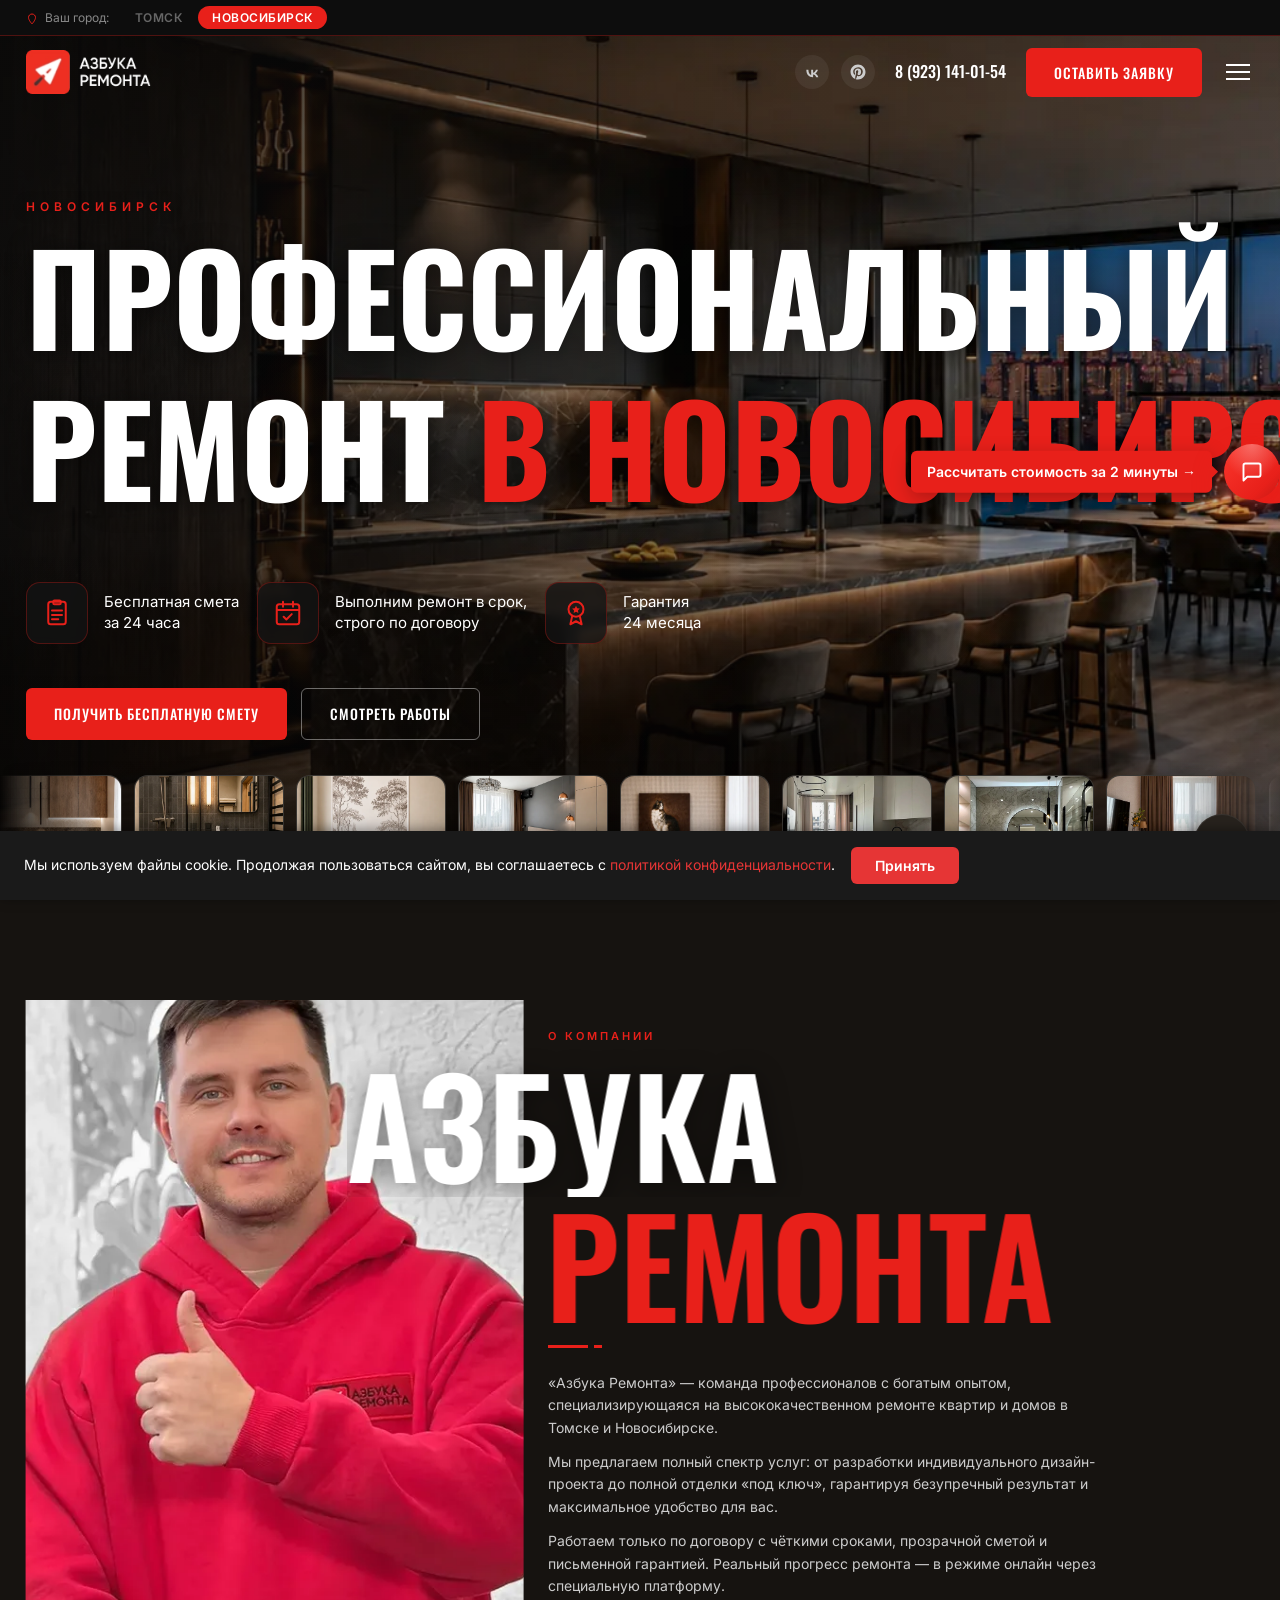
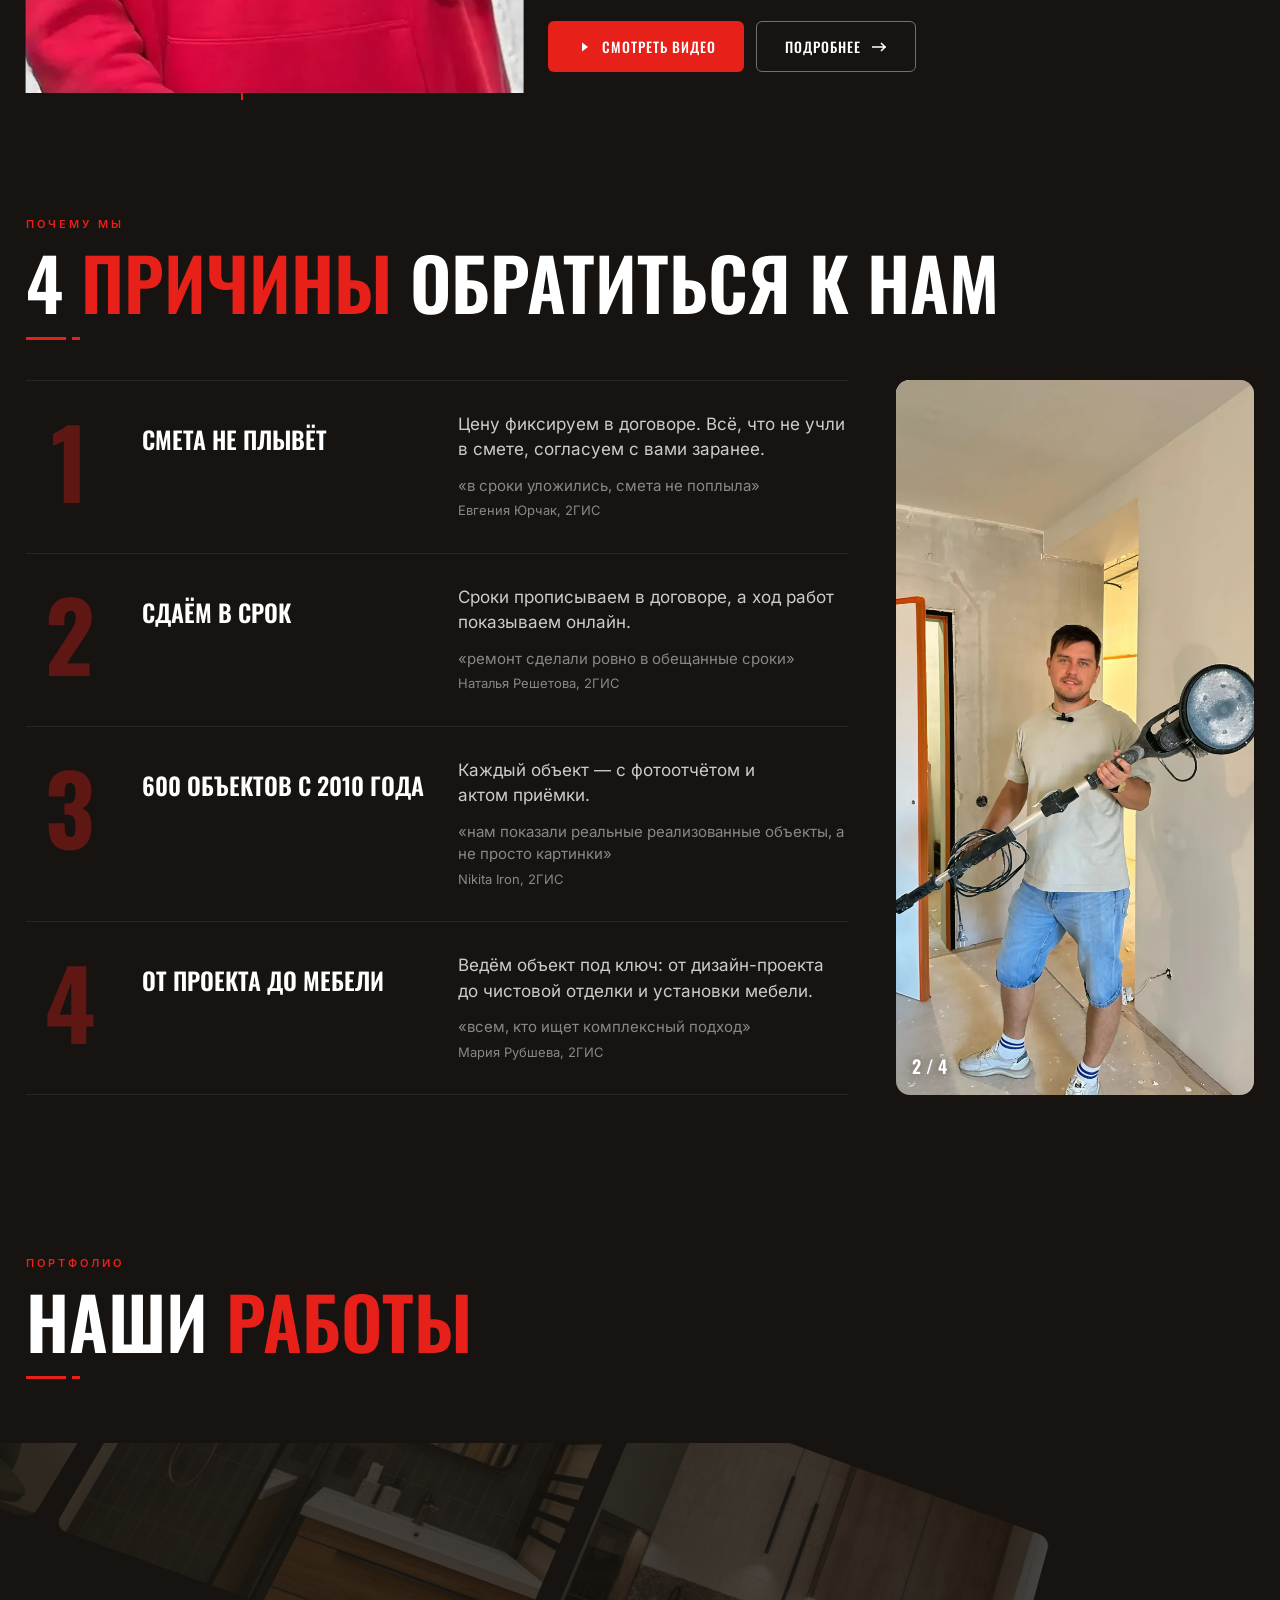
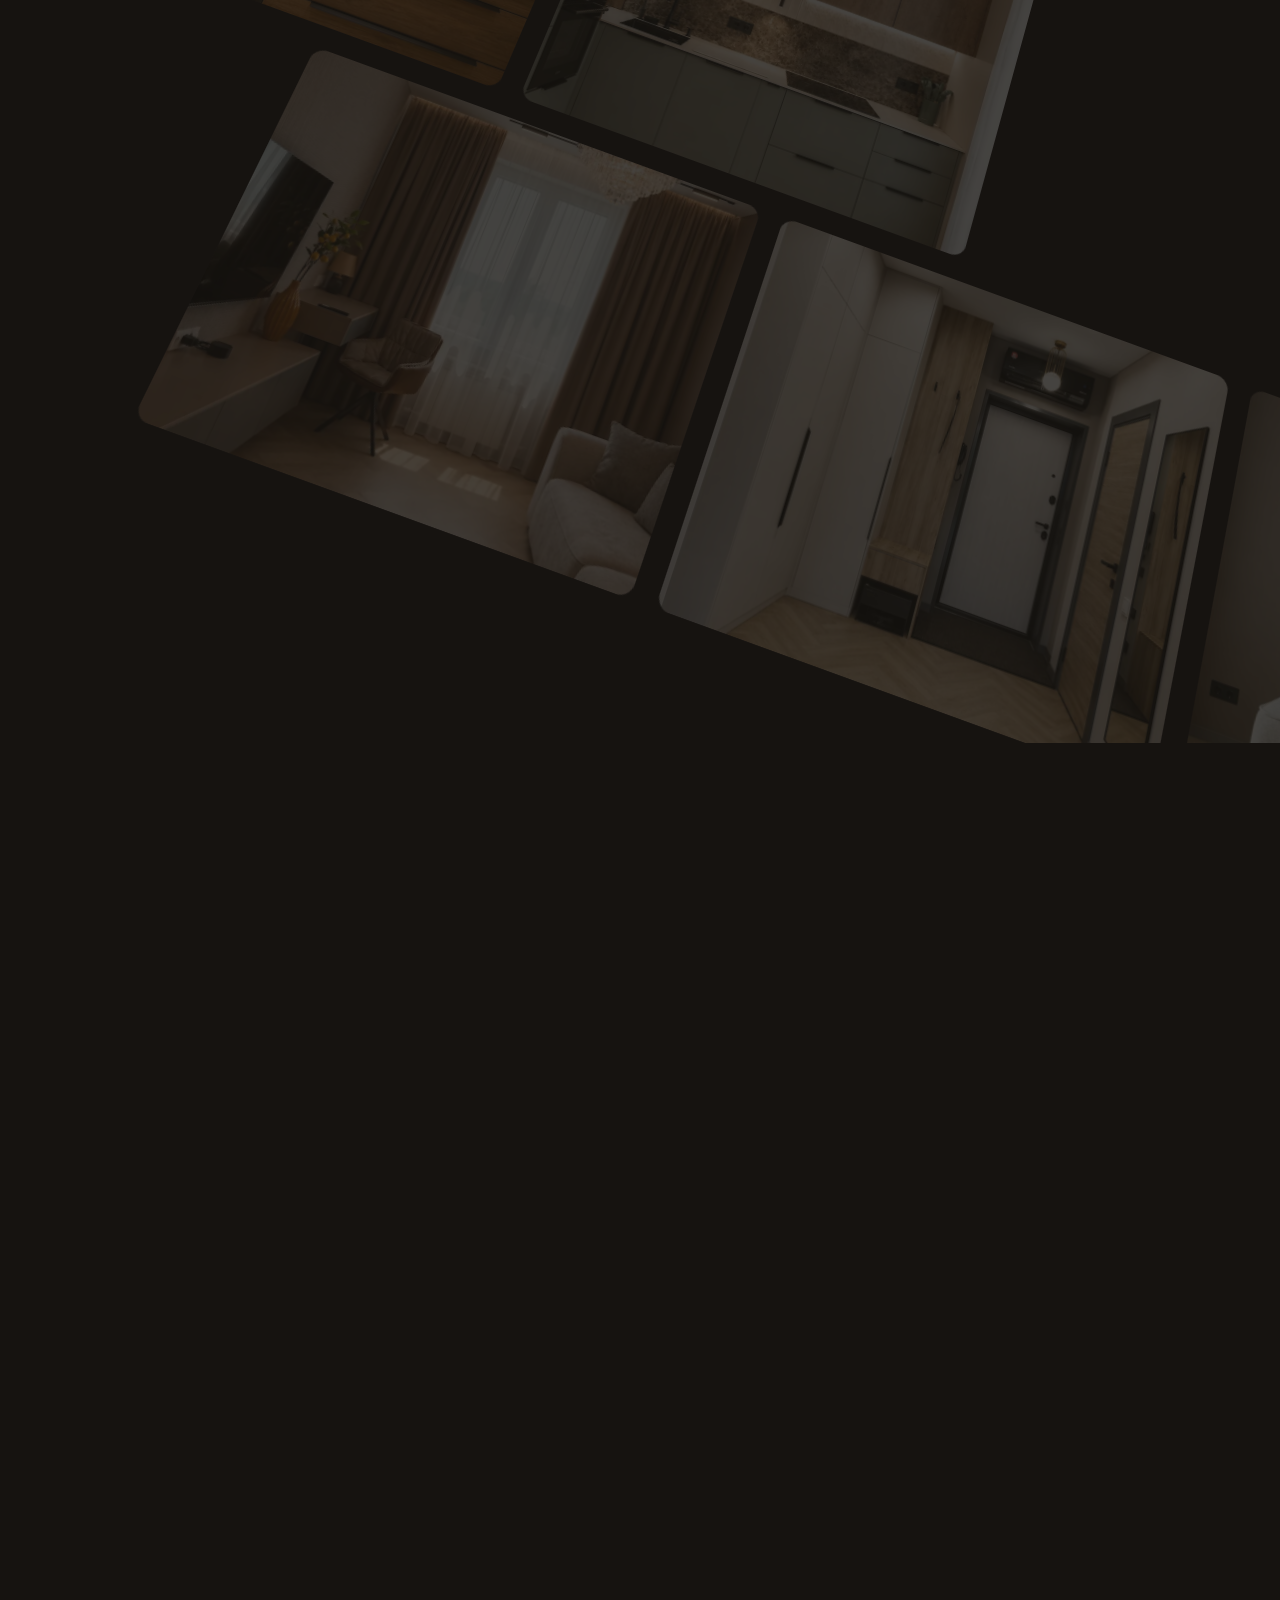
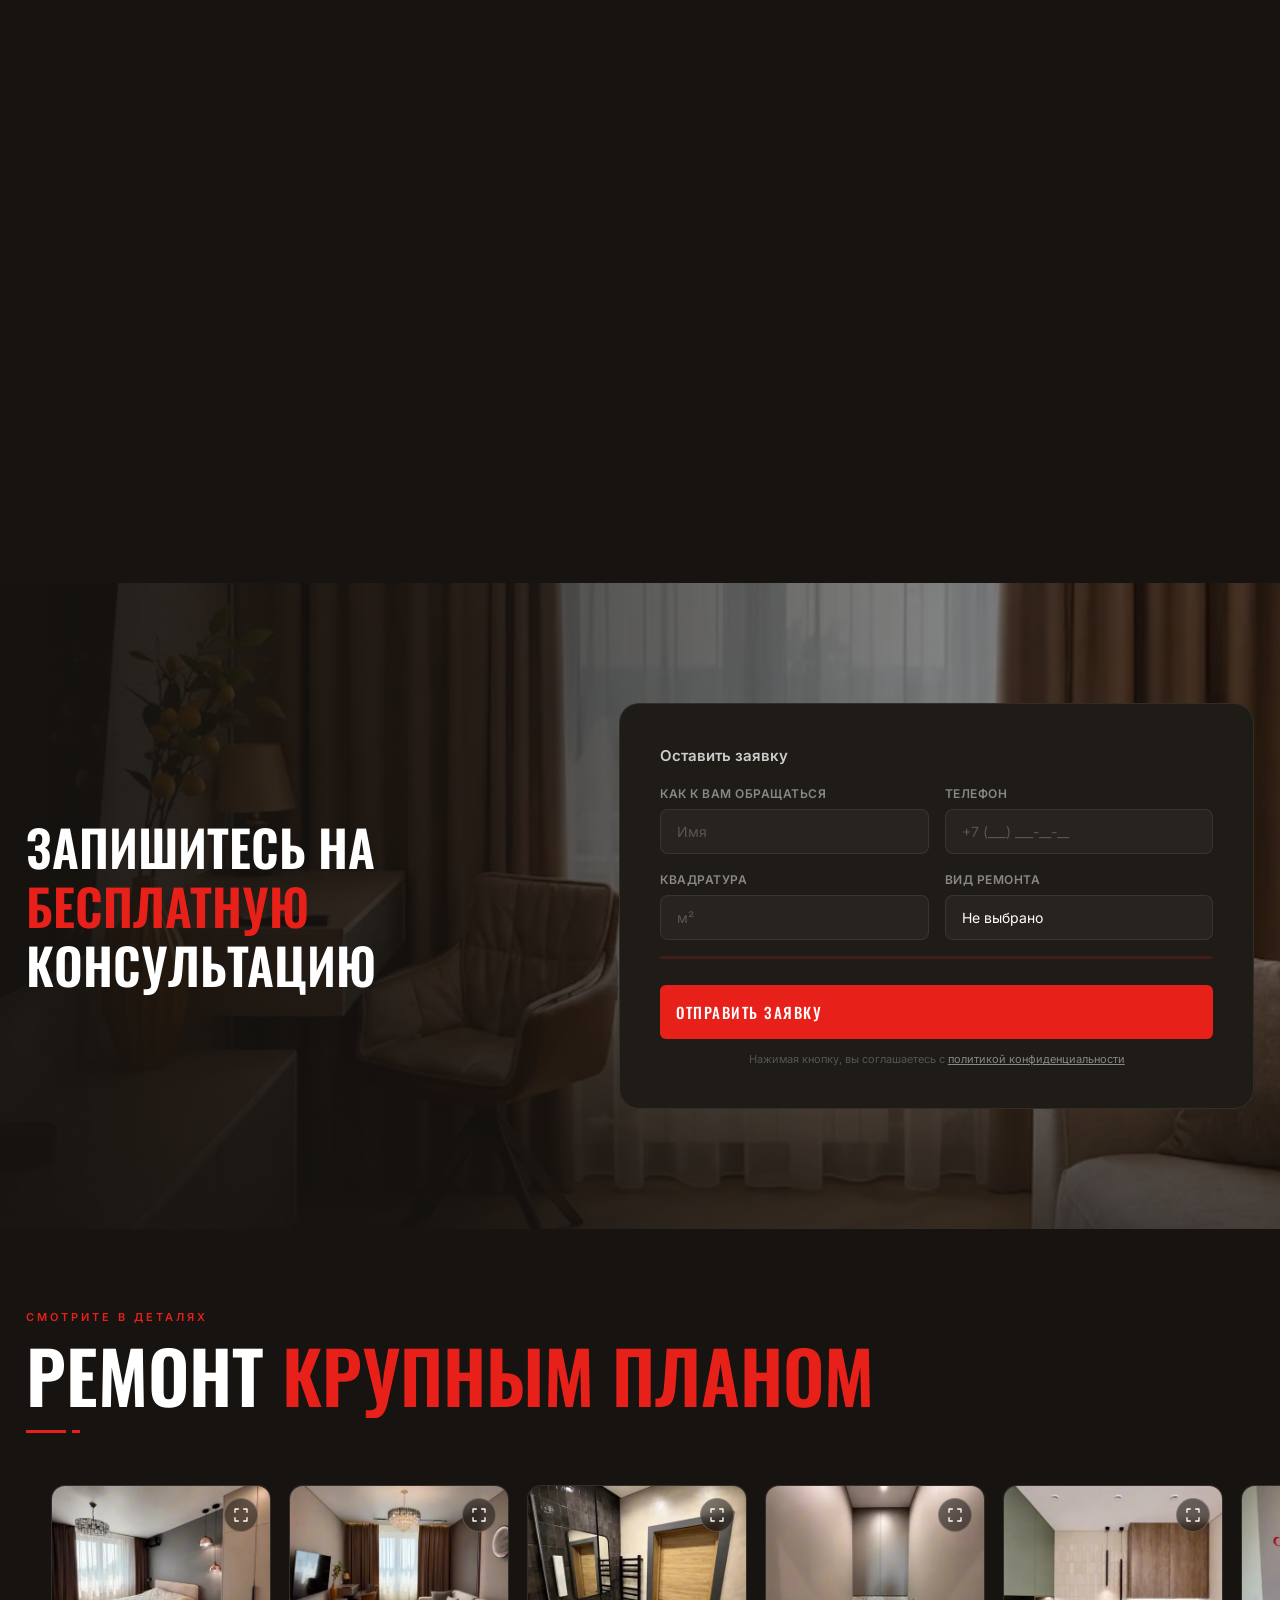
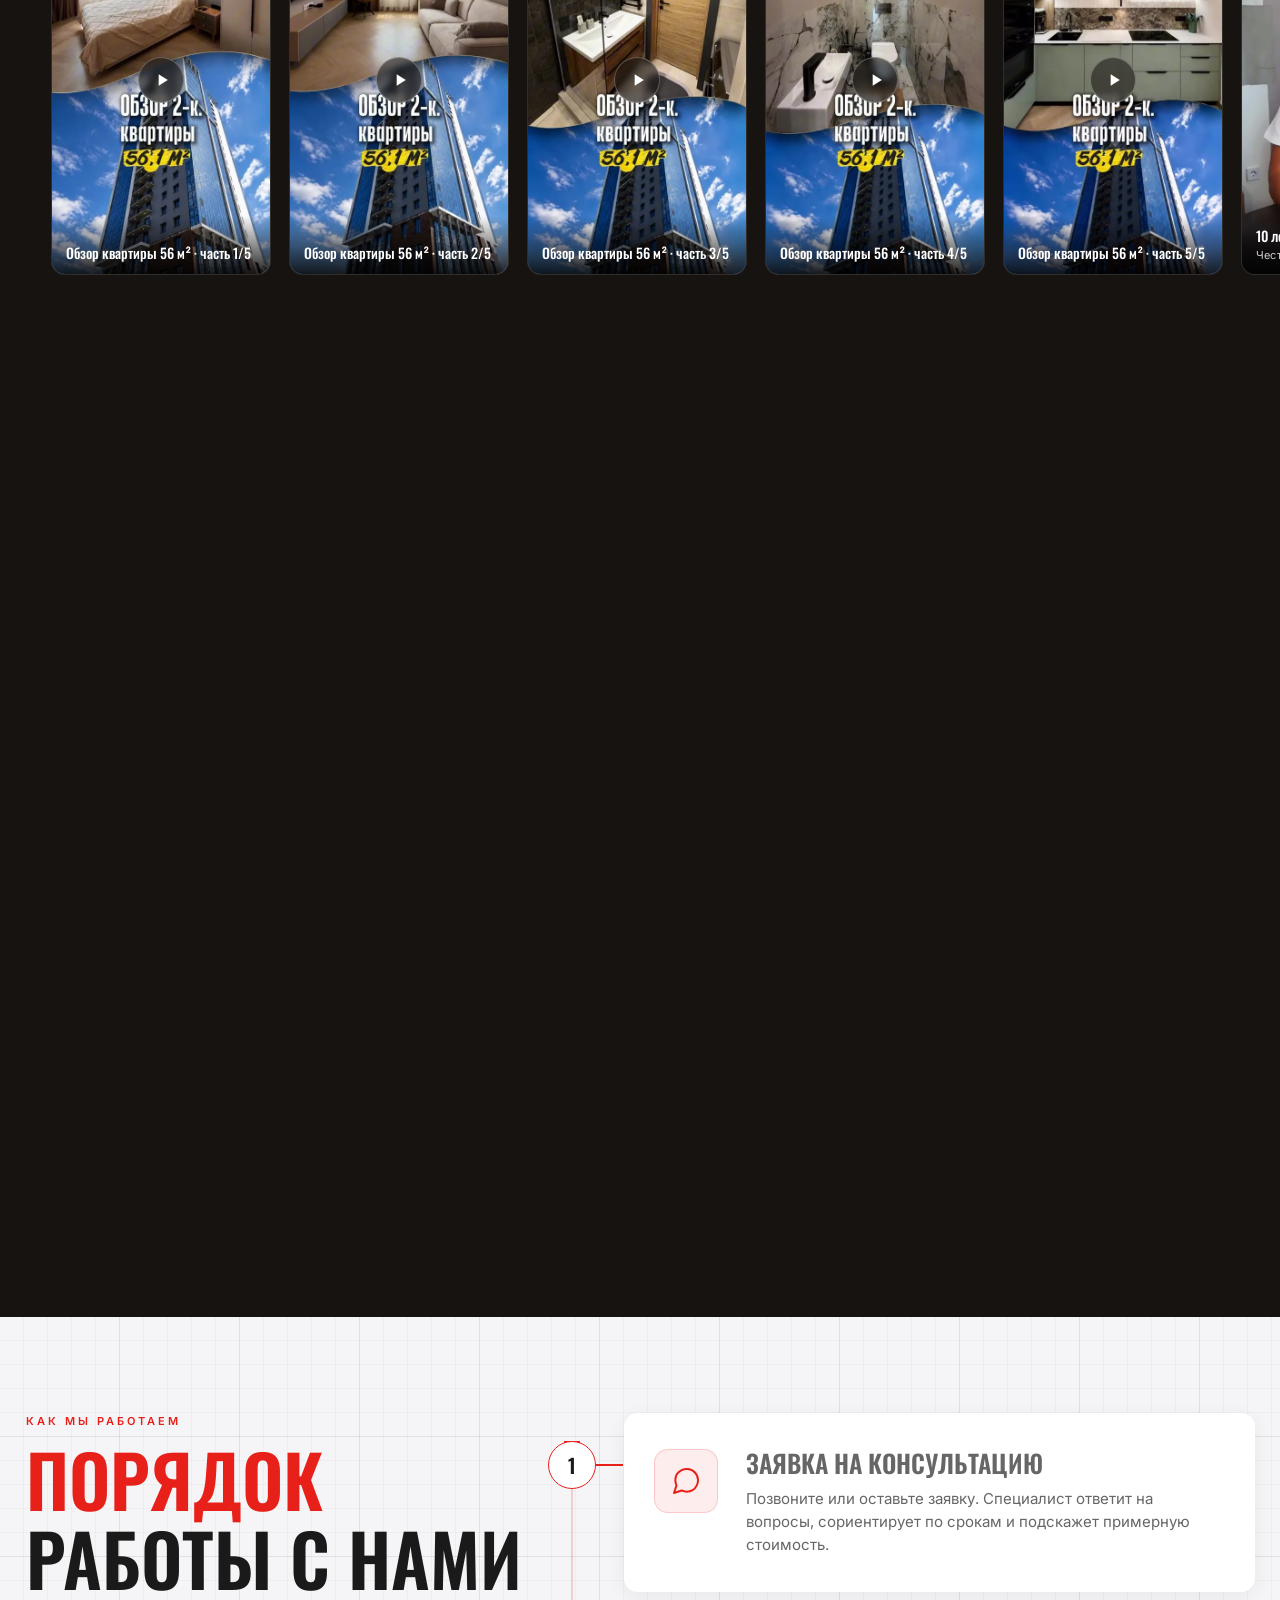
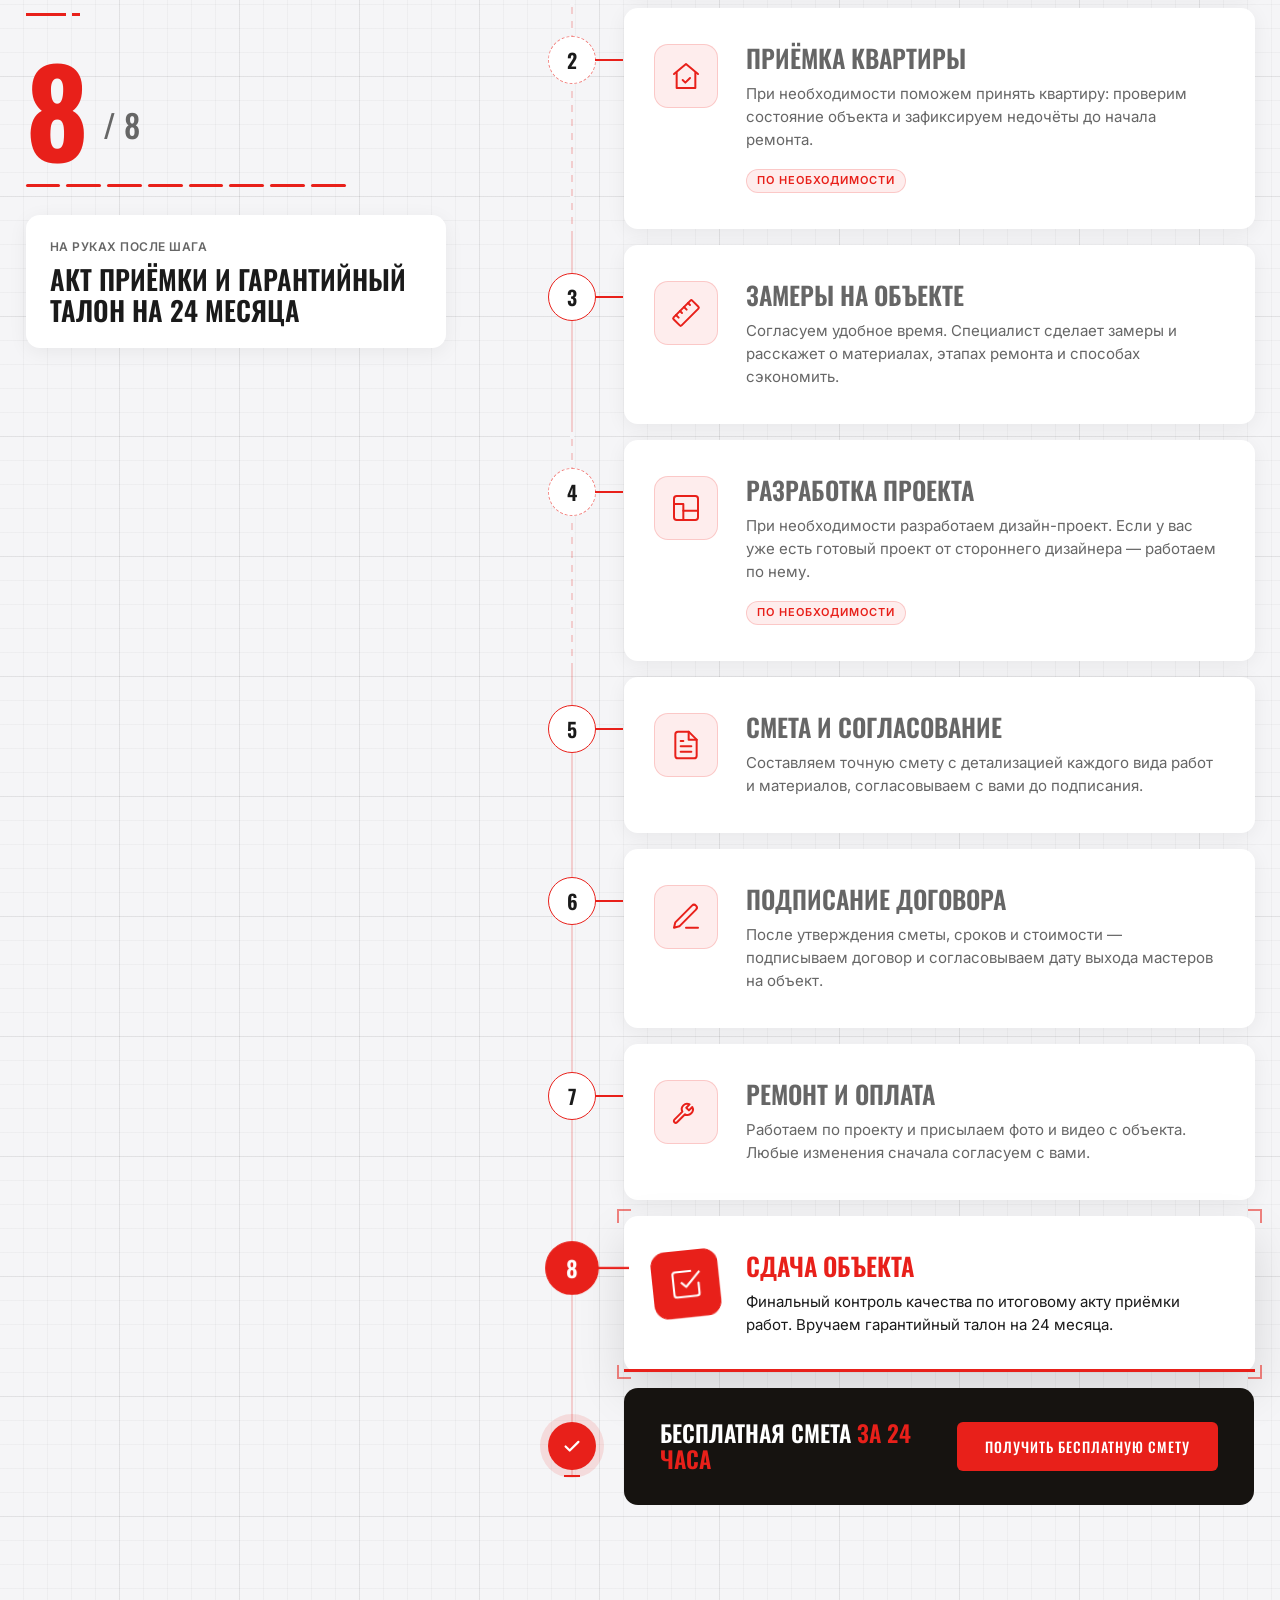
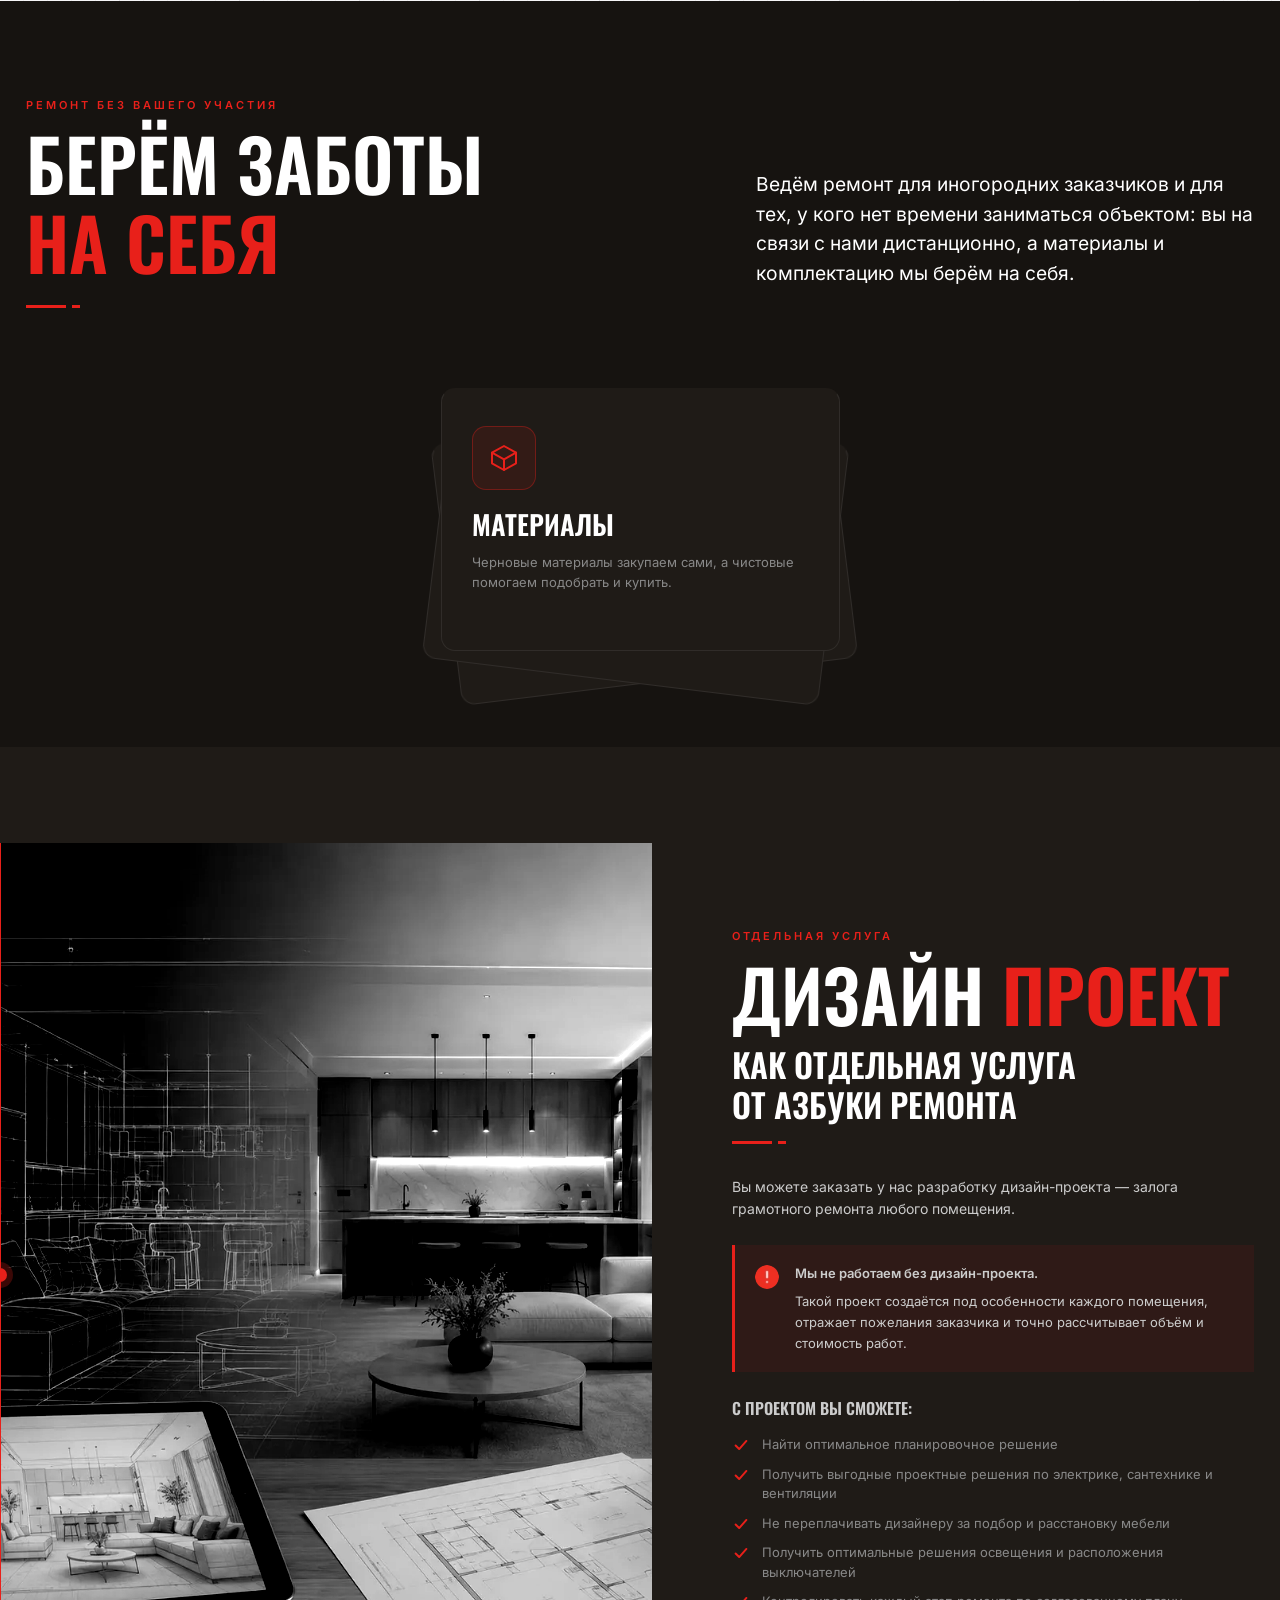
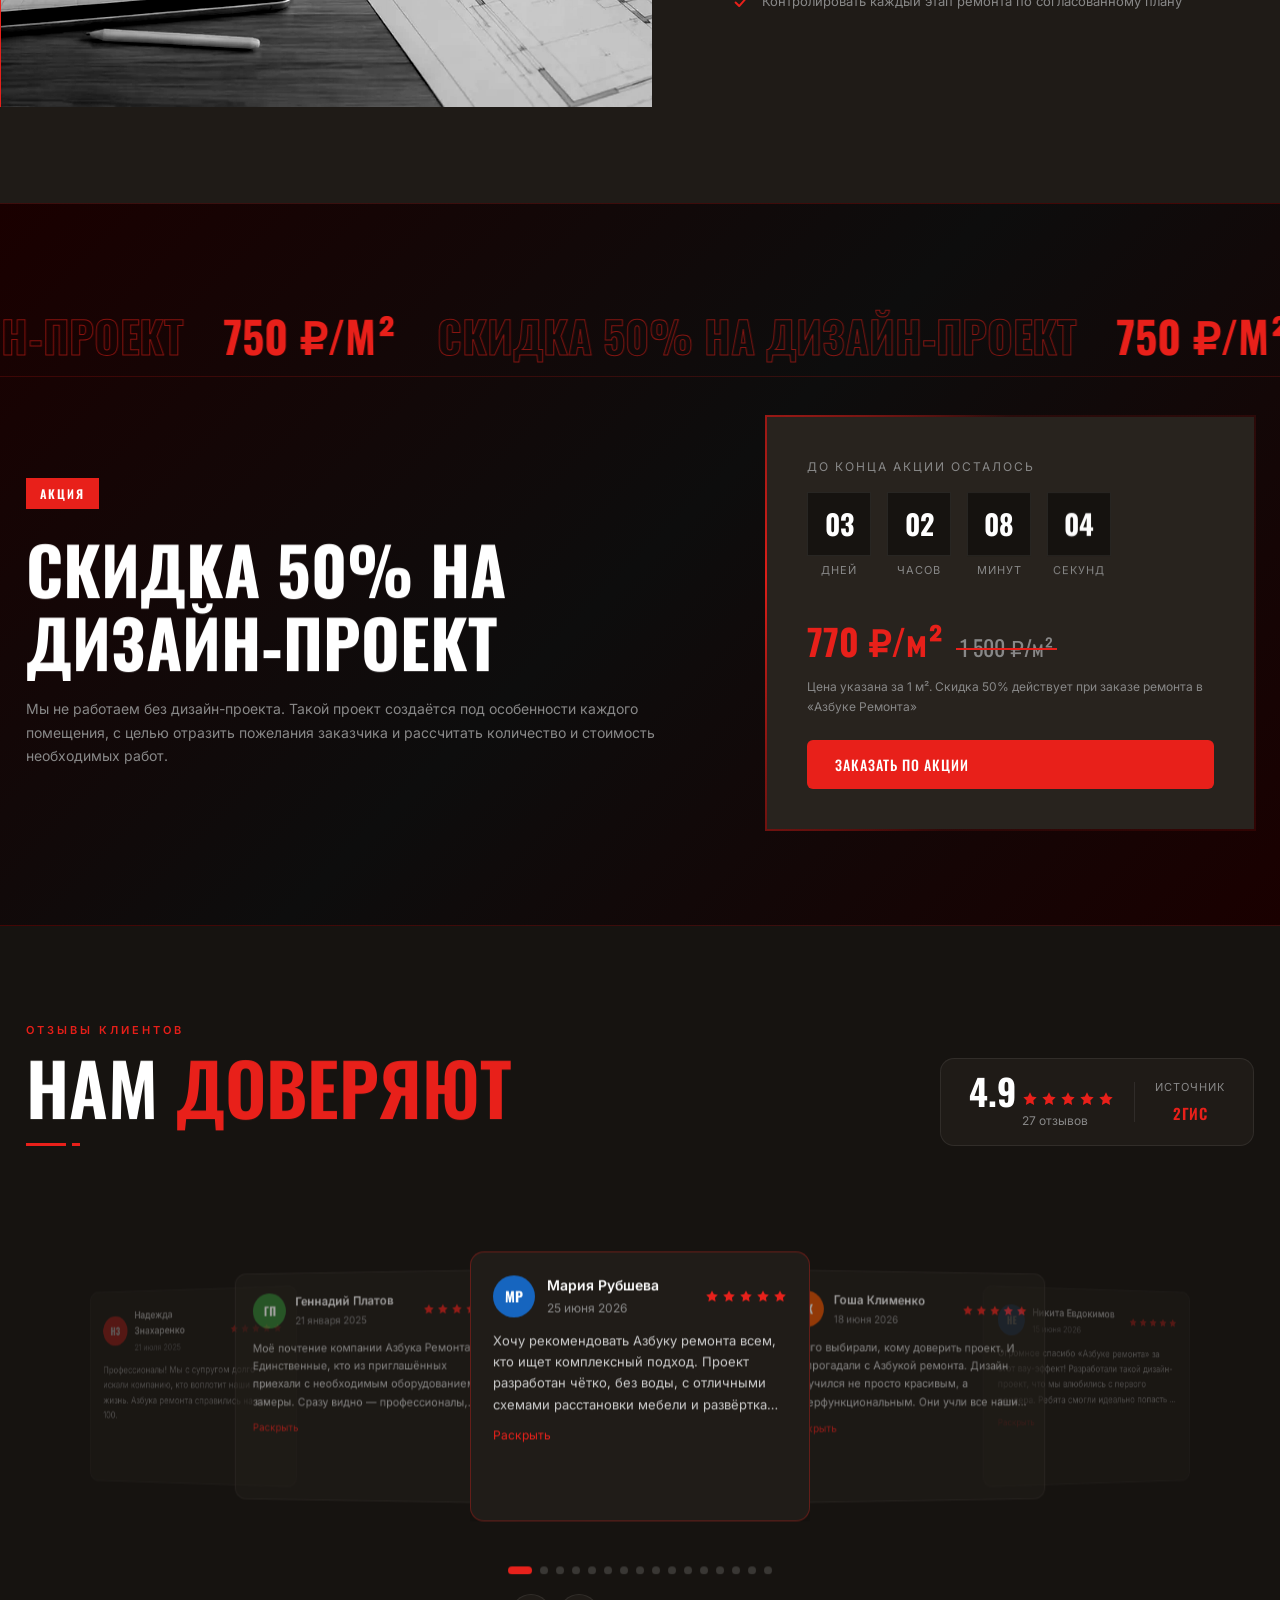
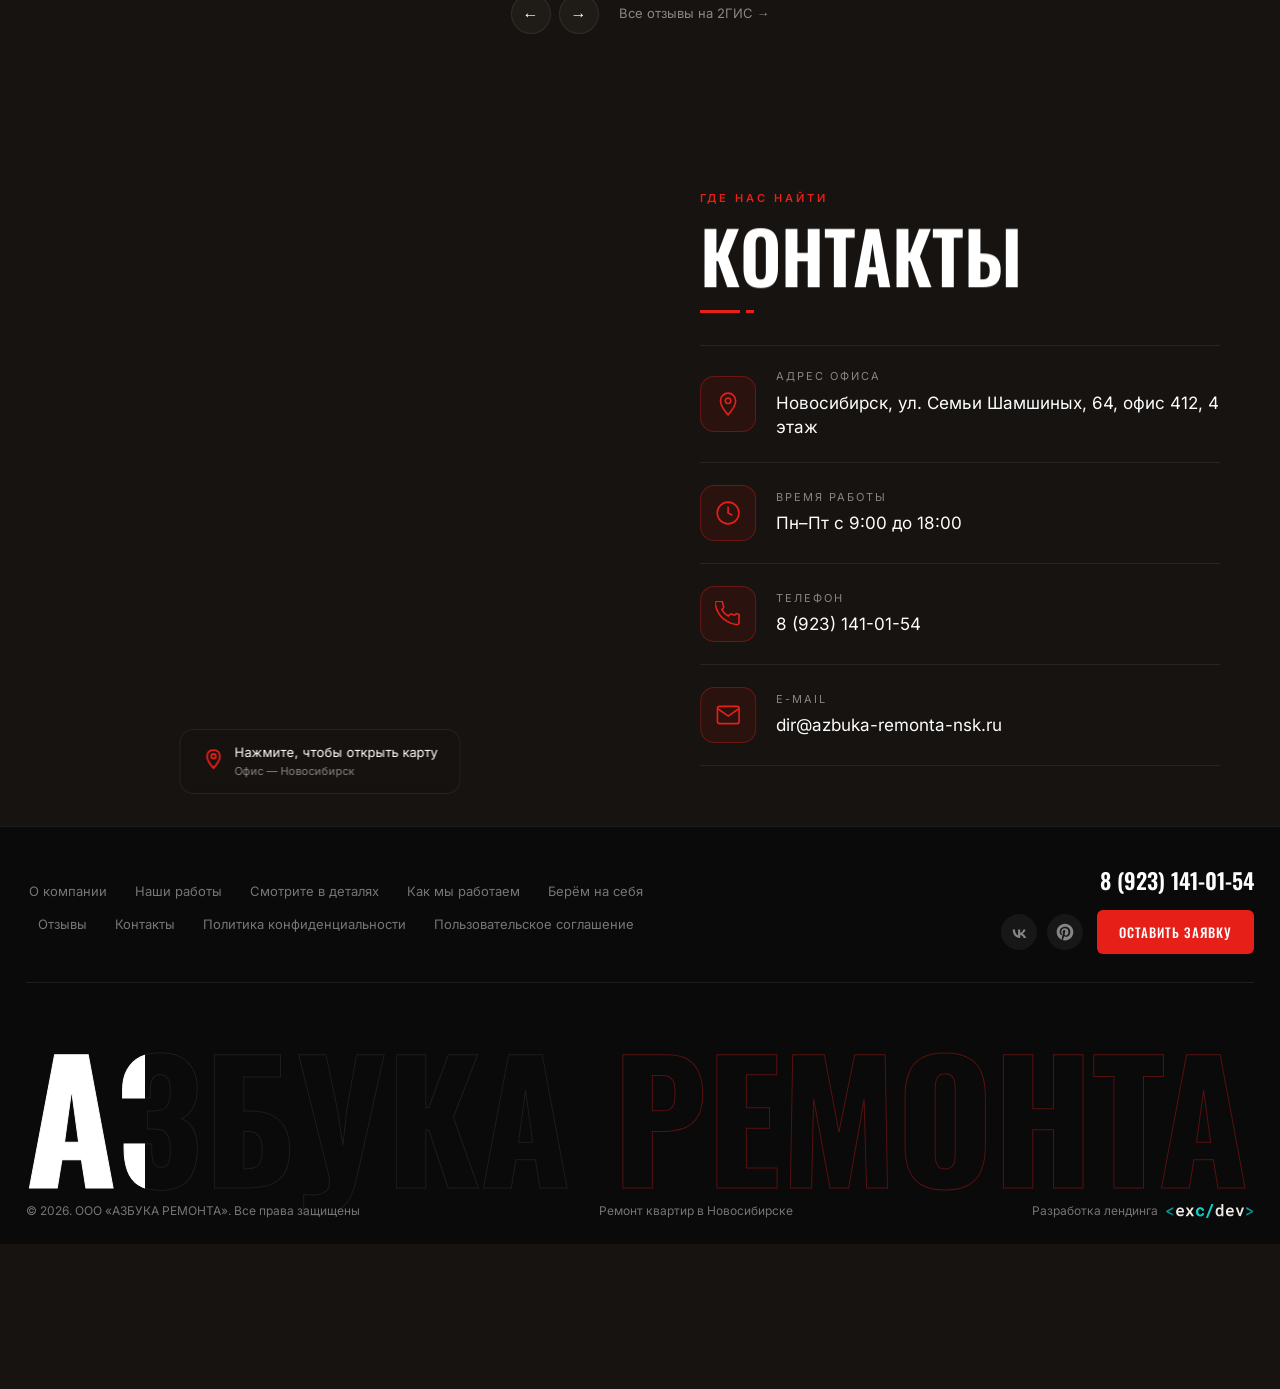
==== commit 561bc935: "Превью: eleventy @ 00c6cfe, Томск и Новосибирск" ====
--- a/nsk/index.html
+++ b/nsk/index.html
@@ -2226,7 +2226,7 @@
     <div class="ed-wordmark" aria-hidden="true"><span>Азбука</span> <span>Ремонта</span></div>
     <div class="footer-bottom">
       <span>© 2026. ООО «АЗБУКА РЕМОНТА». Все права защищены</span>
-      <span>Ремонт квартир в Новосибирске с 2010 года</span>
+      <span>Ремонт квартир в Новосибирске</span>
       <a class="footer-dev-credit" href="https://exclusivedev.ru/landing/" target="_blank" rel="noopener noreferrer" aria-label="Разработка лендинга — exc/dev">
         <span class="footer-dev-credit-text">Разработка лендинга</span>
         <img src="images/exclusivedev-logo.svg" alt="exc/dev" width="90" height="15" loading="lazy" />
